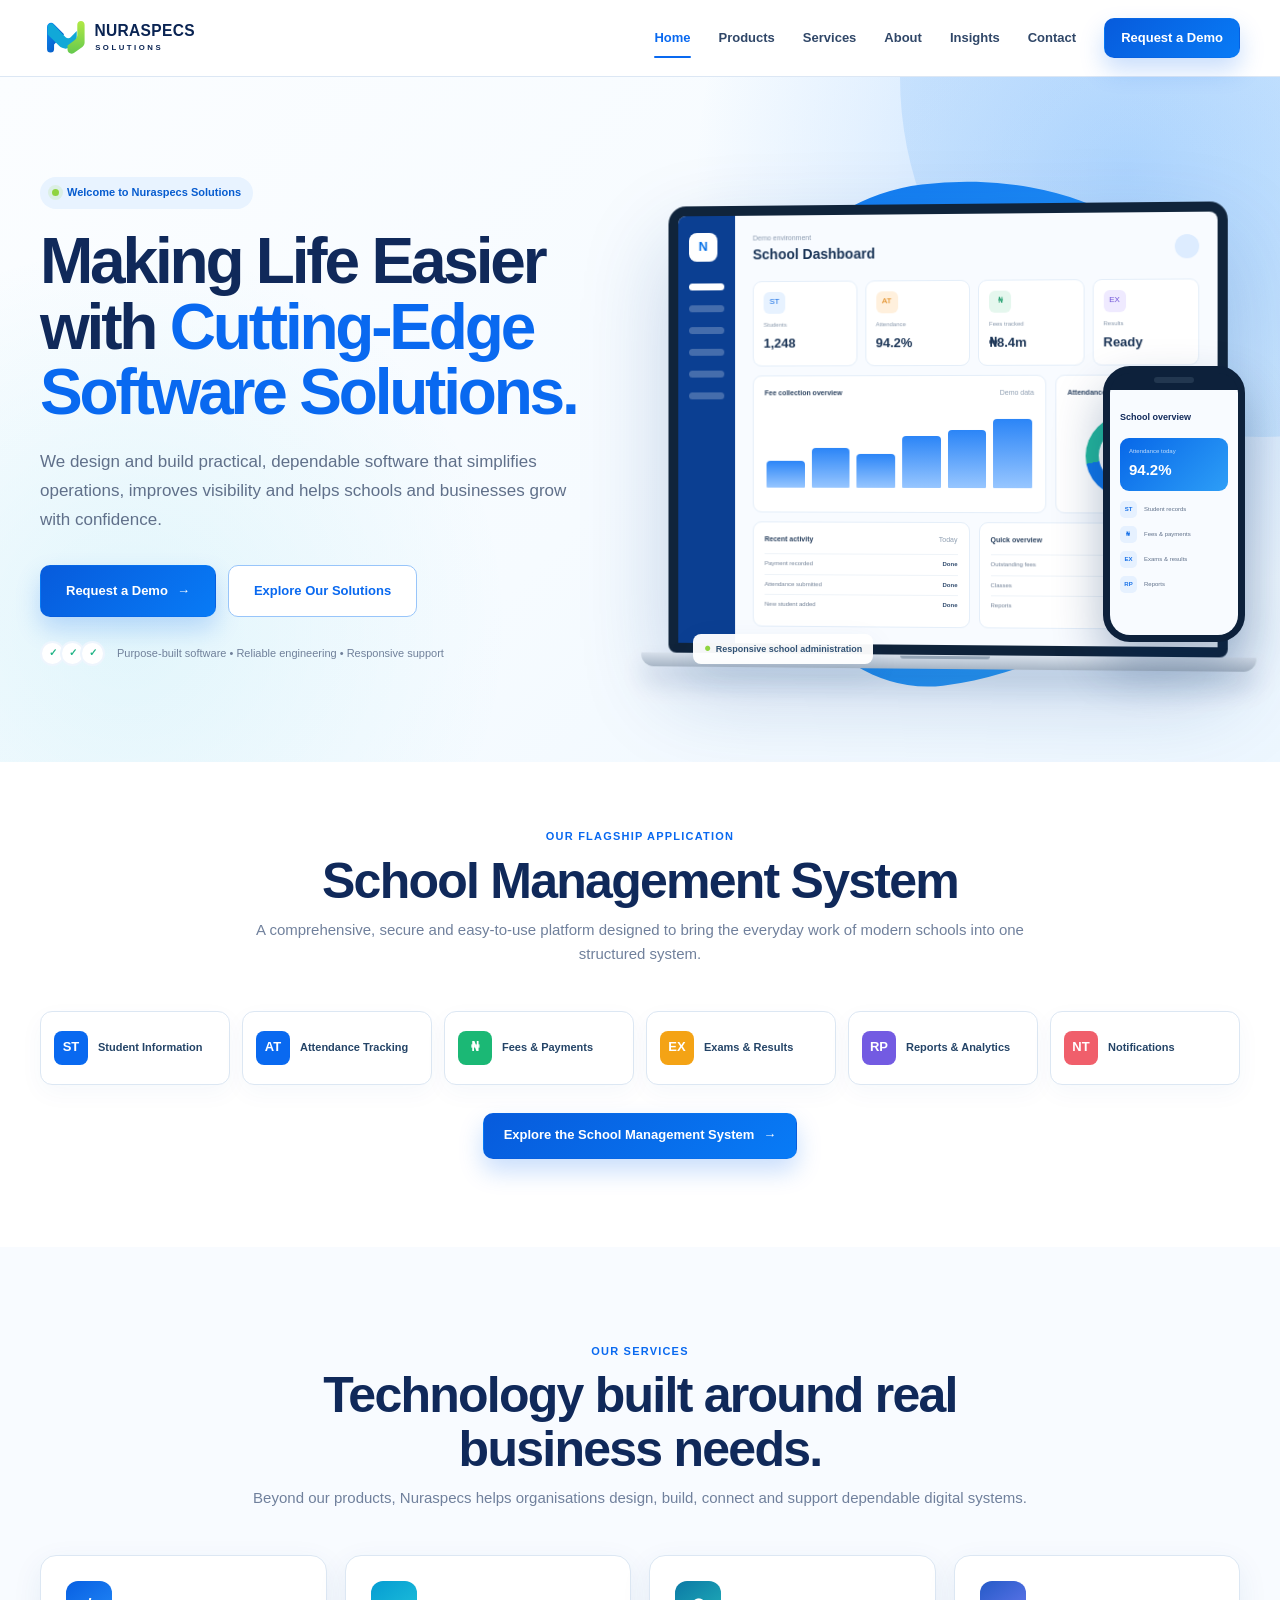
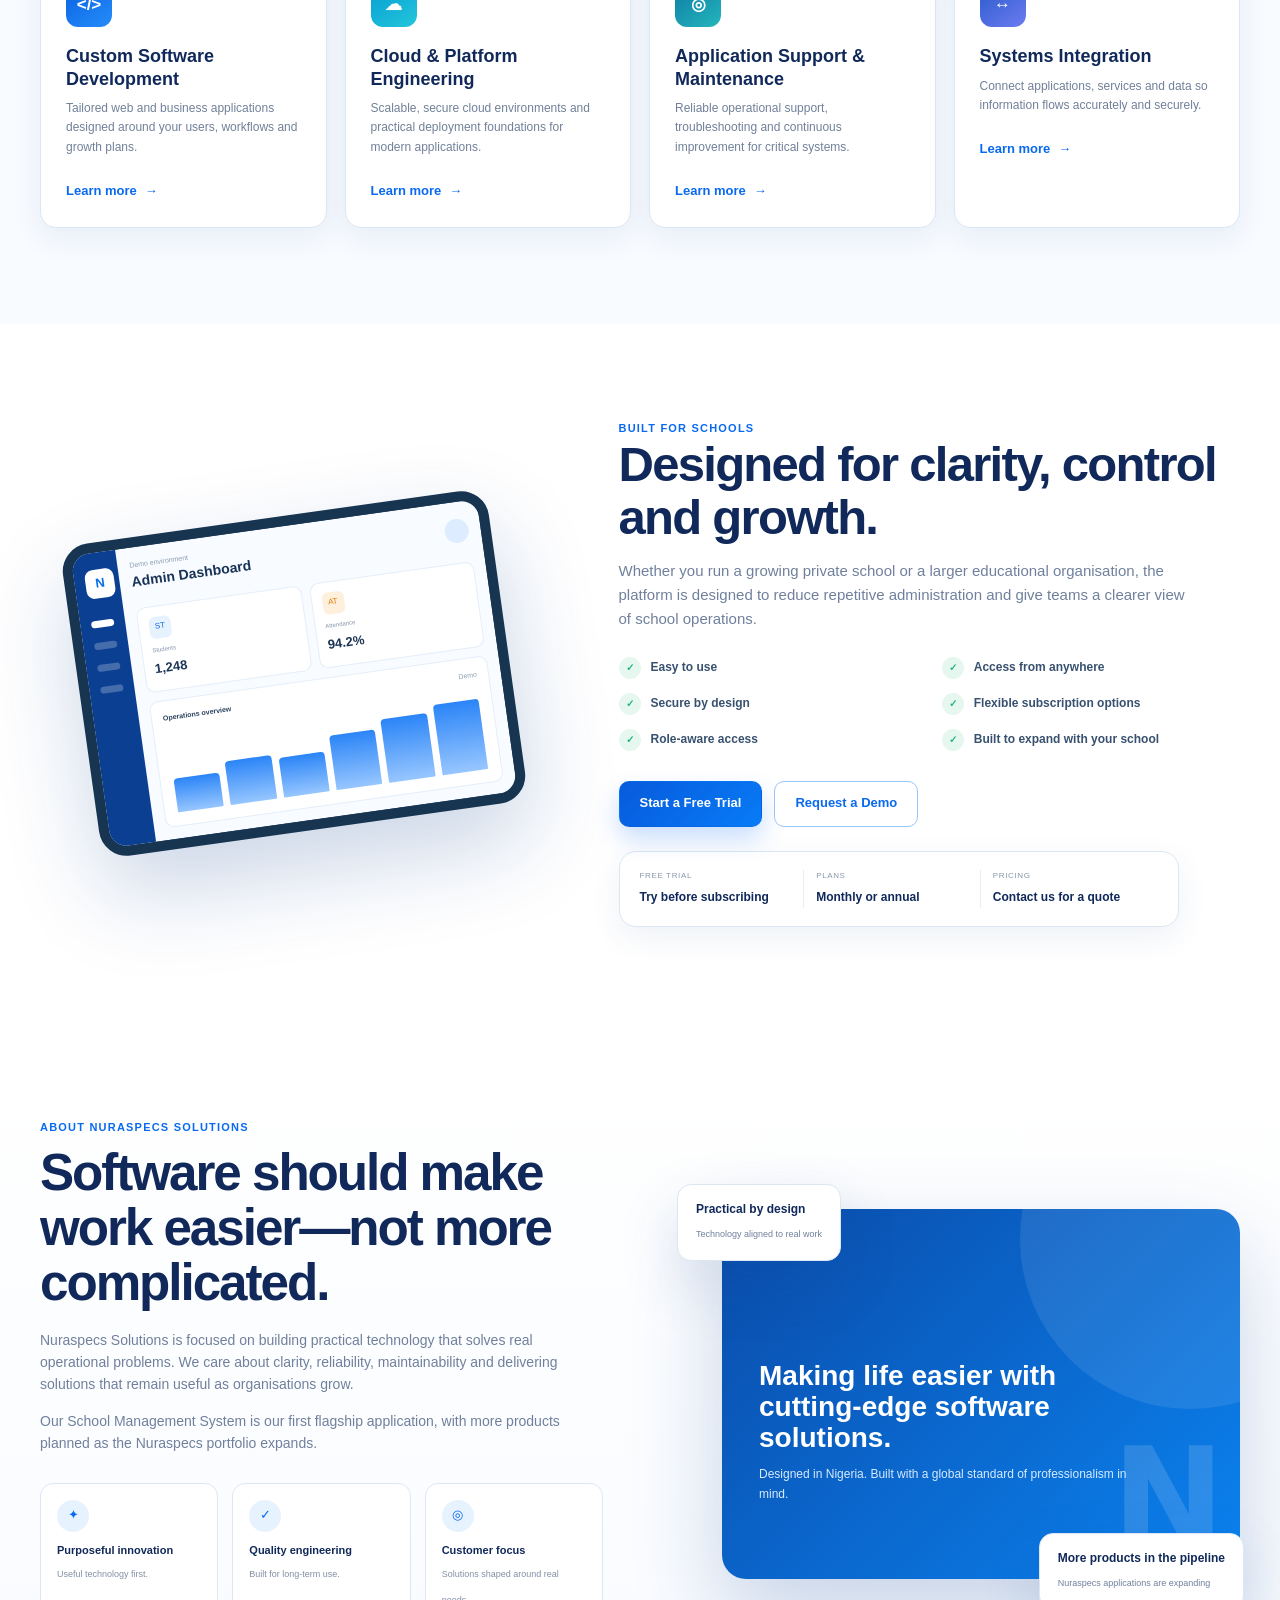
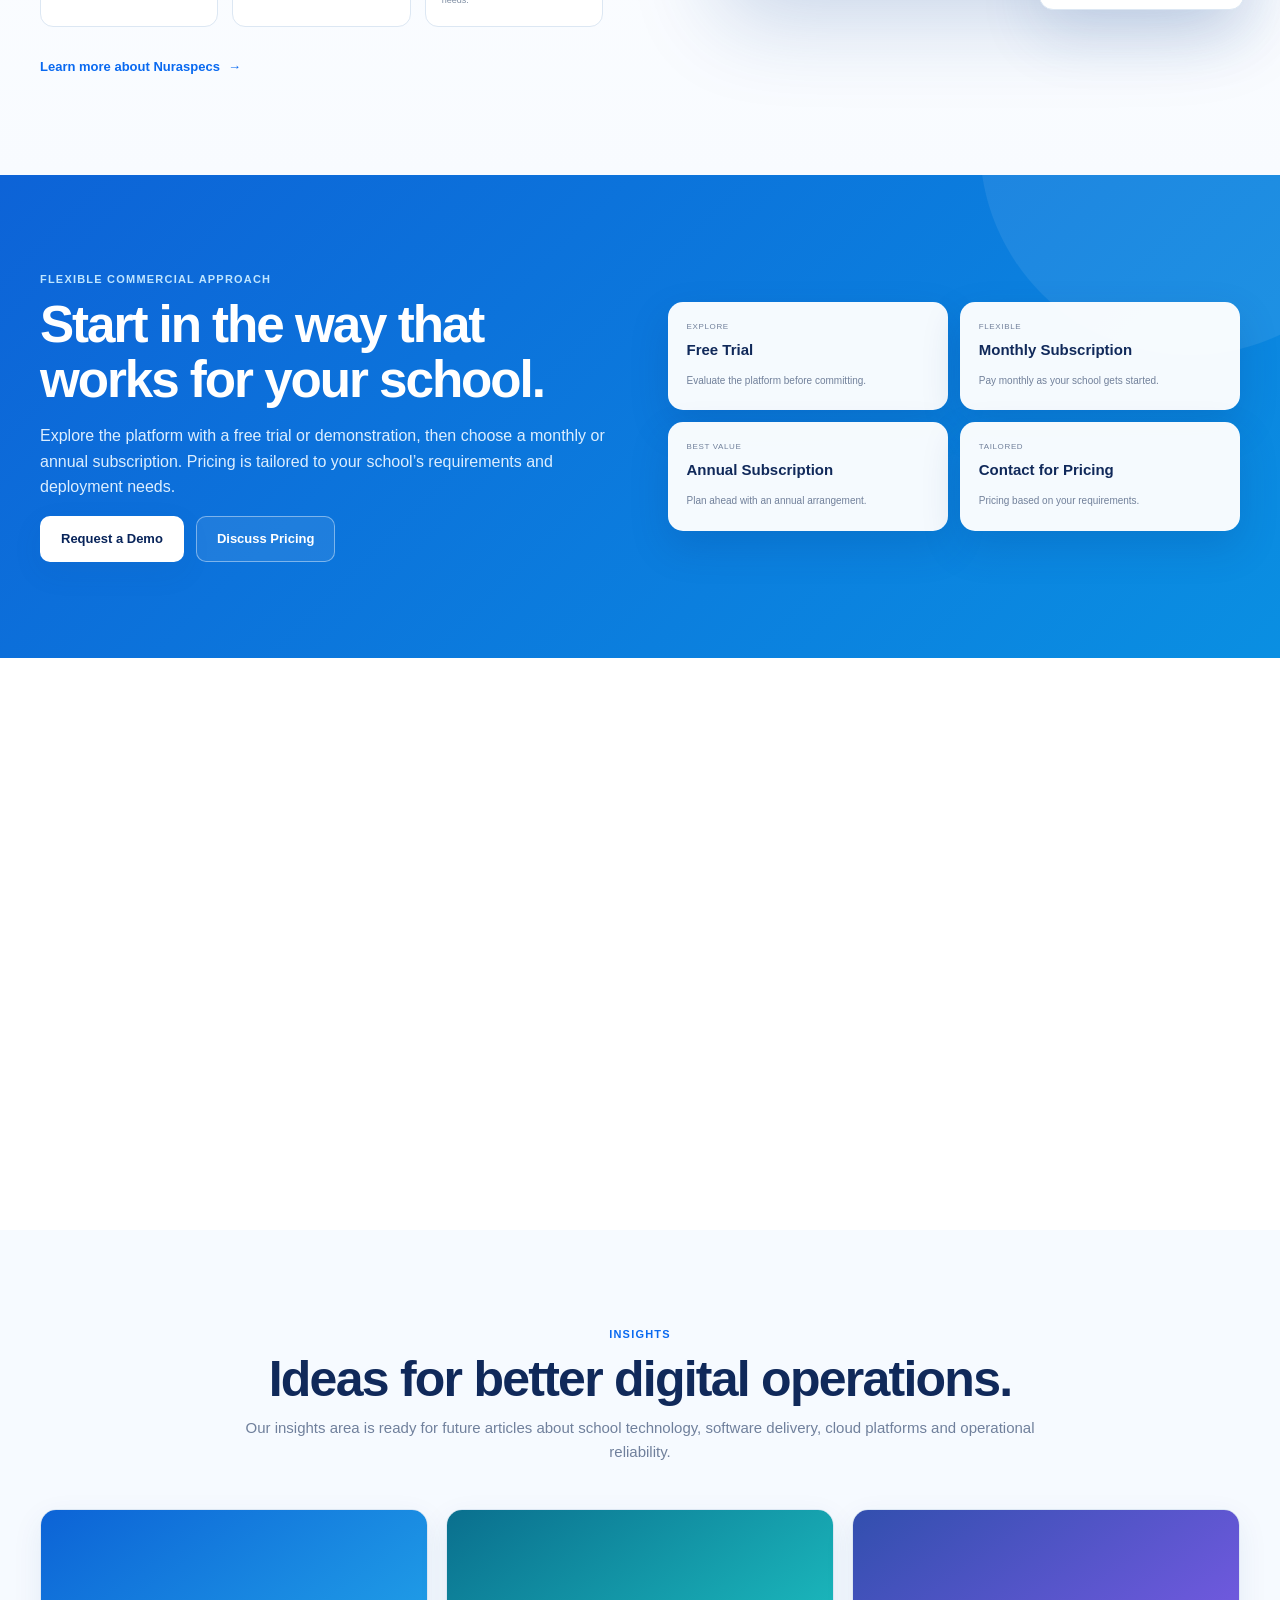
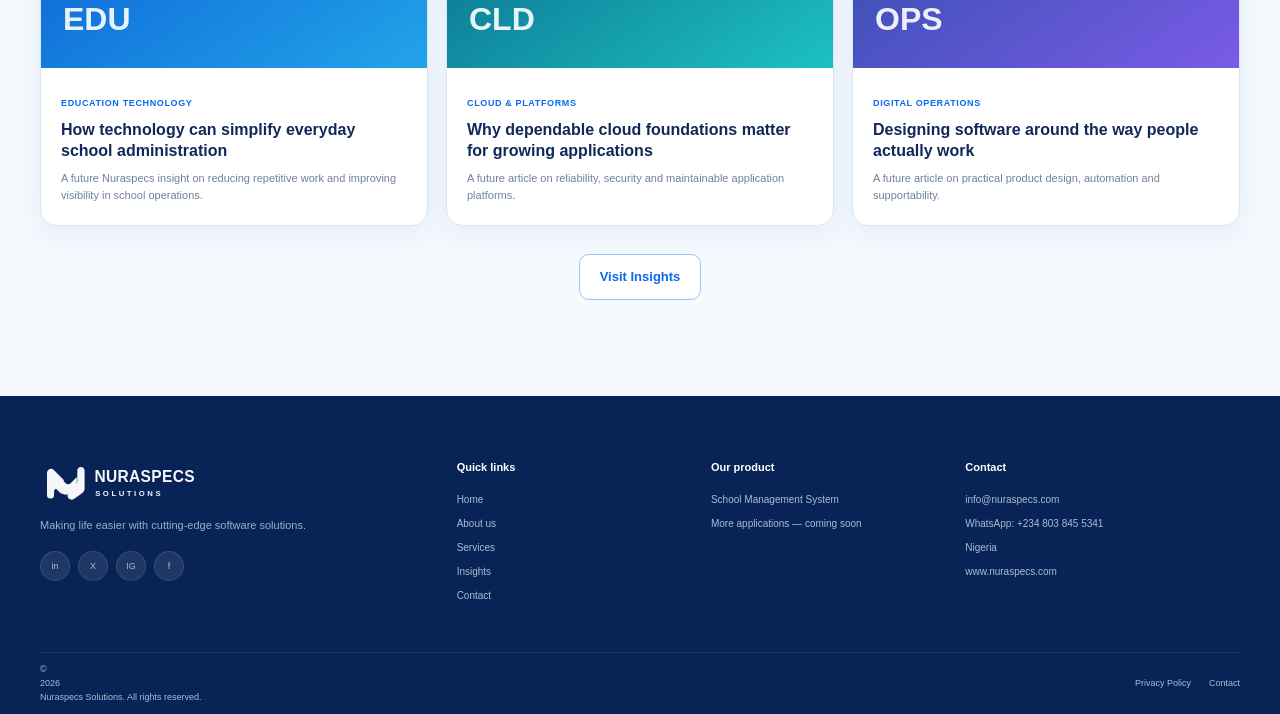
==== index.html @ 6e1b558d "Add files via upload" ====
<!DOCTYPE html>
<html lang="en">
<head>
  <meta charset="UTF-8" />
  <meta name="viewport" content="width=device-width, initial-scale=1.0" />
  <meta name="description" content="Nuraspecs Solutions builds cutting-edge software solutions that simplify operations and help organisations grow, including a modern School Management System for Nigerian schools." />
  <meta name="theme-color" content="#ffffff" />
  <meta property="og:title" content="Nuraspecs Solutions | Making Life Easier with Cutting-Edge Software Solutions" />
  <meta property="og:description" content="Professional software solutions, cloud engineering, application support and a modern School Management System built for schools." />
  <meta property="og:type" content="website" />
  <meta property="og:url" content="https://www.nuraspecs.com/" />
  <title>Nuraspecs Solutions | Cutting-Edge Software Solutions</title>
  <link rel="icon" href="assets/favicon.svg" type="image/svg+xml" />
  <link rel="stylesheet" href="assets/styles.css" />
  <script defer src="assets/script.js"></script>
  <script type="application/ld+json">
  {
    "@context": "https://schema.org",
    "@type": "Organization",
    "name": "Nuraspecs Solutions",
    "url": "https://www.nuraspecs.com",
    "email": "info@nuraspecs.com",
    "telephone": "+2348038455341",
    "areaServed": "Nigeria",
    "description": "Making life easier with cutting-edge software solutions."
  }
  </script>
</head>
<body>
  <a class="skip-link" href="#main">Skip to content</a>

  <header class="site-header">
    <div class="container nav-wrap">
      <a class="brand" href="index.html" aria-label="Nuraspecs Solutions home"><img src="assets/logo.svg" alt="Nuraspecs Solutions" /></a>
      <button class="nav-toggle" type="button" aria-label="Open navigation" aria-expanded="false"><span></span><span></span><span></span></button>
      <nav class="main-nav" aria-label="Primary navigation">
        <a class="active" href="index.html">Home</a>
        <a href="school-management.html">Products</a>
        <a href="#services">Services</a>
        <a href="about.html">About</a>
        <a href="blog.html">Insights</a>
        <a href="contact.html">Contact</a>
        <a class="btn btn-primary btn-small" href="contact.html?intent=demo">Request a Demo</a>
      </nav>
    </div>
  </header>

  <main id="main">
    <section class="hero">
      <div class="container hero-grid">
        <div class="hero-copy reveal">
          <span class="badge"><i></i> Welcome to Nuraspecs Solutions</span>
          <h1>Making Life Easier with <span>Cutting-Edge Software Solutions.</span></h1>
          <p class="hero-lead">We design and build practical, dependable software that simplifies operations, improves visibility and helps schools and businesses grow with confidence.</p>
          <div class="hero-actions">
            <a class="btn btn-primary btn-large" href="contact.html?intent=demo">Request a Demo <span aria-hidden="true">→</span></a>
            <a class="btn btn-secondary btn-large" href="#flagship">Explore Our Solutions</a>
          </div>
          <div class="hero-note"><div class="mini-checks" aria-hidden="true"><span>✓</span><span>✓</span><span>✓</span></div><span>Purpose-built software • Reliable engineering • Responsive support</span></div>
        </div>

        <div class="hero-art reveal delay-1" aria-label="Nuraspecs School Management System demo dashboard">
          <div class="hero-blob"></div><div class="hero-dots"></div>
          <div class="device-laptop">
            <div class="laptop-screen">
              <div class="demo-dashboard">
                <aside class="demo-side" aria-hidden="true"><span class="demo-n">N</span><b class="active"></b><b></b><b></b><b></b><b></b><b></b></aside>
                <div class="demo-main">
                  <div class="demo-top"><div class="demo-title"><small>Demo environment</small><strong>School Dashboard</strong></div><span class="demo-user"></span></div>
                  <div class="demo-metrics">
                    <div class="demo-metric"><span class="mi">ST</span><small>Students</small><strong>1,248</strong></div>
                    <div class="demo-metric"><span class="mi">AT</span><small>Attendance</small><strong>94.2%</strong></div>
                    <div class="demo-metric"><span class="mi">₦</span><small>Fees tracked</small><strong>₦8.4m</strong></div>
                    <div class="demo-metric"><span class="mi">EX</span><small>Results</small><strong>Ready</strong></div>
                  </div>
                  <div class="demo-panels">
                    <div class="demo-card"><div class="demo-card-head"><strong>Fee collection overview</strong><span>Demo data</span></div><div class="mini-bars"><i style="height:36%"></i><i style="height:52%"></i><i style="height:45%"></i><i style="height:68%"></i><i style="height:76%"></i><i style="height:91%"></i></div></div>
                    <div class="demo-card"><div class="demo-card-head"><strong>Attendance</strong><span>Today</span></div><div class="mini-donut"><b>94%</b></div></div>
                  </div>
                  <div class="demo-bottom">
                    <div class="demo-card"><div class="demo-card-head"><strong>Recent activity</strong><span>Today</span></div><div class="demo-list"><span>Payment recorded <b>Done</b></span><span>Attendance submitted <b>Done</b></span><span>New student added <b>Done</b></span></div></div>
                    <div class="demo-card"><div class="demo-card-head"><strong>Quick overview</strong><span>Term</span></div><div class="demo-list"><span>Outstanding fees <b>Track</b></span><span>Classes <b>Manage</b></span><span>Reports <b>View</b></span></div></div>
                  </div>
                </div>
              </div>
            </div>
            <div class="laptop-base"></div>
          </div>
          <div class="phone-frame" aria-hidden="true"><div class="phone-notch"></div><div class="phone-ui"><strong>School overview</strong><div class="phone-stat"><small>Attendance today</small><b>94.2%</b></div><div class="phone-row"><i>ST</i>Student records</div><div class="phone-row"><i>₦</i>Fees & payments</div><div class="phone-row"><i>EX</i>Exams & results</div><div class="phone-row"><i>RP</i>Reports</div></div></div>
          <span class="demo-label">Responsive school administration</span>
        </div>
      </div>
    </section>

    <section class="flagship" id="flagship">
      <div class="container">
        <div class="section-heading reveal">
          <div class="section-kicker">Our flagship application</div>
          <h2>School Management System</h2>
          <p>A comprehensive, secure and easy-to-use platform designed to bring the everyday work of modern schools into one structured system.</p>
        </div>
        <div class="feature-strip">
          <div class="feature-chip reveal"><span class="chip-icon">ST</span>Student Information</div>
          <div class="feature-chip reveal delay-1"><span class="chip-icon">AT</span>Attendance Tracking</div>
          <div class="feature-chip reveal delay-2"><span class="chip-icon">₦</span>Fees & Payments</div>
          <div class="feature-chip reveal"><span class="chip-icon">EX</span>Exams & Results</div>
          <div class="feature-chip reveal delay-1"><span class="chip-icon">RP</span>Reports & Analytics</div>
          <div class="feature-chip reveal delay-2"><span class="chip-icon">NT</span>Notifications</div>
        </div>
        <div class="flagship-cta reveal"><a class="btn btn-primary" href="school-management.html">Explore the School Management System <span>→</span></a></div>
      </div>
    </section>

    <section class="section services" id="services">
      <div class="container">
        <div class="section-heading reveal">
          <div class="section-kicker">Our services</div>
          <h2>Technology built around real business needs.</h2>
          <p>Beyond our products, Nuraspecs helps organisations design, build, connect and support dependable digital systems.</p>
        </div>
        <div class="service-grid">
          <article class="service-card reveal"><span class="service-icon">&lt;/&gt;</span><h3>Custom Software Development</h3><p>Tailored web and business applications designed around your users, workflows and growth plans.</p><a class="text-link" href="contact.html?intent=software">Learn more <span>→</span></a></article>
          <article class="service-card reveal delay-1"><span class="service-icon">☁</span><h3>Cloud & Platform Engineering</h3><p>Scalable, secure cloud environments and practical deployment foundations for modern applications.</p><a class="text-link" href="contact.html?intent=cloud">Learn more <span>→</span></a></article>
          <article class="service-card reveal delay-2"><span class="service-icon">◎</span><h3>Application Support & Maintenance</h3><p>Reliable operational support, troubleshooting and continuous improvement for critical systems.</p><a class="text-link" href="contact.html?intent=support">Learn more <span>→</span></a></article>
          <article class="service-card reveal"><span class="service-icon">↔</span><h3>Systems Integration</h3><p>Connect applications, services and data so information flows accurately and securely.</p><a class="text-link" href="contact.html?intent=integration">Learn more <span>→</span></a></article>
        </div>
      </div>
    </section>

    <section class="section">
      <div class="container benefit-grid">
        <div class="tablet-art reveal" aria-hidden="true">
          <div class="tablet-frame">
            <div class="demo-dashboard">
              <aside class="demo-side"><span class="demo-n">N</span><b class="active"></b><b></b><b></b><b></b></aside>
              <div class="demo-main"><div class="demo-top"><div class="demo-title"><small>Demo environment</small><strong>Admin Dashboard</strong></div><span class="demo-user"></span></div><div class="demo-metrics"><div class="demo-metric"><span class="mi">ST</span><small>Students</small><strong>1,248</strong></div><div class="demo-metric"><span class="mi">AT</span><small>Attendance</small><strong>94.2%</strong></div></div><div class="demo-panels"><div class="demo-card"><div class="demo-card-head"><strong>Operations overview</strong><span>Demo</span></div><div class="mini-bars"><i style="height:45%"></i><i style="height:58%"></i><i style="height:52%"></i><i style="height:72%"></i><i style="height:84%"></i><i style="height:94%"></i></div></div></div></div>
            </div>
          </div>
        </div>
        <div class="benefit-copy reveal delay-1">
          <div class="section-kicker" style="text-align:left">Built for schools</div>
          <h2>Designed for clarity, control and growth.</h2>
          <p>Whether you run a growing private school or a larger educational organisation, the platform is designed to reduce repetitive administration and give teams a clearer view of school operations.</p>
          <div class="check-grid"><div class="check-item"><i>✓</i>Easy to use</div><div class="check-item"><i>✓</i>Access from anywhere</div><div class="check-item"><i>✓</i>Secure by design</div><div class="check-item"><i>✓</i>Flexible subscription options</div><div class="check-item"><i>✓</i>Role-aware access</div><div class="check-item"><i>✓</i>Built to expand with your school</div></div>
          <div class="hero-actions"><a class="btn btn-primary" href="contact.html?intent=trial">Start a Free Trial</a><a class="btn btn-secondary" href="contact.html?intent=demo">Request a Demo</a></div>
          <div class="pipeline-card" style="margin-top:24px"><div><small>Free trial</small><strong>Try before subscribing</strong></div><div><small>Plans</small><strong>Monthly or annual</strong></div><div><small>Pricing</small><strong>Contact us for a quote</strong></div></div>
        </div>
      </div>
    </section>

    <section class="about" id="about">
      <div class="container about-grid">
        <div class="about-copy reveal">
          <div class="section-kicker" style="text-align:left">About Nuraspecs Solutions</div>
          <h2>Software should make work easier—not more complicated.</h2>
          <p>Nuraspecs Solutions is focused on building practical technology that solves real operational problems. We care about clarity, reliability, maintainability and delivering solutions that remain useful as organisations grow.</p>
          <p>Our School Management System is our first flagship application, with more products planned as the Nuraspecs portfolio expands.</p>
          <div class="value-row"><div class="value"><i>✦</i><strong>Purposeful innovation</strong><small>Useful technology first.</small></div><div class="value"><i>✓</i><strong>Quality engineering</strong><small>Built for long-term use.</small></div><div class="value"><i>◎</i><strong>Customer focus</strong><small>Solutions shaped around real needs.</small></div></div>
          <div style="margin-top:26px"><a class="text-link" href="about.html">Learn more about Nuraspecs <span>→</span></a></div>
        </div>
        <div class="about-visual reveal delay-1"><div class="about-card-main"><span class="big-n">N</span><h3>Making life easier with cutting-edge software solutions.</h3><p>Designed in Nigeria. Built with a global standard of professionalism in mind.</p></div><div class="about-float a"><strong>Practical by design</strong><small>Technology aligned to real work</small></div><div class="about-float b"><strong>More products in the pipeline</strong><small>Nuraspecs applications are expanding</small></div></div>
      </div>
    </section>

    <section class="section commercial">
      <div class="container commercial-grid">
        <div class="reveal"><div class="section-kicker" style="text-align:left;color:#bfe5ff">Flexible commercial approach</div><h2>Start in the way that works for your school.</h2><p>Explore the platform with a free trial or demonstration, then choose a monthly or annual subscription. Pricing is tailored to your school’s requirements and deployment needs.</p><div class="hero-actions"><a class="btn btn-light" href="contact.html?intent=demo">Request a Demo</a><a class="btn btn-secondary" style="color:#fff;border-color:rgba(255,255,255,.42);background:rgba(255,255,255,.08)" href="contact.html?intent=pricing">Discuss Pricing</a></div></div>
        <div class="plan-grid reveal delay-1"><div class="plan-card"><small>Explore</small><strong>Free Trial</strong><span>Evaluate the platform before committing.</span></div><div class="plan-card"><small>Flexible</small><strong>Monthly Subscription</strong><span>Pay monthly as your school gets started.</span></div><div class="plan-card"><small>Best value</small><strong>Annual Subscription</strong><span>Plan ahead with an annual arrangement.</span></div><div class="plan-card"><small>Tailored</small><strong>Contact for Pricing</strong><span>Pricing based on your requirements.</span></div></div>
      </div>
    </section>

    <section class="section">
      <div class="container">
        <div class="section-heading reveal"><div class="section-kicker">Future applications</div><h2>More from Nuraspecs is on the way.</h2><p>The School Management System is the first named product in a wider application roadmap.</p></div>
        <div class="future-card reveal"><span class="future-icon">＋</span><h3>New Nuraspecs products — coming soon</h3><p>Future applications will appear here as they move from the product pipeline into launch. This keeps the website ready to grow with the company without presenting products that are not yet available.</p></div>
      </div>
    </section>

    <section class="section section-soft" id="insights">
      <div class="container">
        <div class="section-heading reveal"><div class="section-kicker">Insights</div><h2>Ideas for better digital operations.</h2><p>Our insights area is ready for future articles about school technology, software delivery, cloud platforms and operational reliability.</p></div>
        <div class="insight-grid">
          <article class="insight-card reveal"><div class="insight-thumb"><span>EDU</span></div><div class="insight-body"><small>Education technology</small><h3>How technology can simplify everyday school administration</h3><p>A future Nuraspecs insight on reducing repetitive work and improving visibility in school operations.</p></div></article>
          <article class="insight-card reveal delay-1"><div class="insight-thumb"><span>CLD</span></div><div class="insight-body"><small>Cloud & platforms</small><h3>Why dependable cloud foundations matter for growing applications</h3><p>A future article on reliability, security and maintainable application platforms.</p></div></article>
          <article class="insight-card reveal delay-2"><div class="insight-thumb"><span>OPS</span></div><div class="insight-body"><small>Digital operations</small><h3>Designing software around the way people actually work</h3><p>A future article on practical product design, automation and supportability.</p></div></article>
        </div>
        <div class="flagship-cta reveal"><a class="btn btn-secondary" href="blog.html">Visit Insights</a></div>
      </div>
    </section>
  </main>

  <footer class="site-footer">
    <div class="container footer-grid">
      <div class="footer-brand"><a class="brand" href="index.html"><img src="assets/logo.svg" alt="Nuraspecs Solutions" /></a><p>Making life easier with cutting-edge software solutions.</p><div class="social-row" aria-label="Social channels coming soon"><span class="social-placeholder" title="LinkedIn coming soon">in</span><span class="social-placeholder" title="X coming soon">X</span><span class="social-placeholder" title="Instagram coming soon">IG</span><span class="social-placeholder" title="Facebook coming soon">f</span></div></div>
      <div><h4>Quick links</h4><a href="index.html">Home</a><a href="about.html">About us</a><a href="#services">Services</a><a href="blog.html">Insights</a><a href="contact.html">Contact</a></div>
      <div><h4>Our product</h4><a href="school-management.html">School Management System</a><span>More applications — coming soon</span></div>
      <div><h4>Contact</h4><a href="mailto:info@nuraspecs.com">info@nuraspecs.com</a><a href="https://wa.me/2348038455341">WhatsApp: +234 803 845 5341</a><span>Nigeria</span><span>www.nuraspecs.com</span></div>
    </div>
    <div class="container footer-bottom"><span>© <span data-year></span> Nuraspecs Solutions. All rights reserved.</span><div class="footer-links"><a href="privacy.html">Privacy Policy</a><a href="contact.html">Contact</a></div></div>
  </footer>
</body>
</html>
---- assets/styles.css ----
:root {
  --navy: #08245a;
  --navy-2: #0d347a;
  --blue: #0969f0;
  --blue-2: #2f86ff;
  --blue-3: #eaf4ff;
  --cyan: #07b4da;
  --green: #8fd43f;
  --ink: #10295a;
  --text: #435574;
  --muted: #70809c;
  --line: #dce7f3;
  --soft: #f6faff;
  --white: #ffffff;
  --success: #20b486;
  --warning: #f8a51b;
  --danger: #f05b65;
  --purple: #7759e8;
  --shadow-sm: 0 10px 30px rgba(24, 75, 145, .08);
  --shadow: 0 24px 60px rgba(24, 75, 145, .15);
  --shadow-lg: 0 38px 90px rgba(17, 69, 147, .22);
  --radius: 22px;
  --container: 1200px;
}

* { box-sizing: border-box; }
html { scroll-behavior: smooth; }
body {
  margin: 0;
  font-family: Inter, ui-sans-serif, -apple-system, BlinkMacSystemFont, "Segoe UI", Roboto, Arial, sans-serif;
  color: var(--text);
  background: #fff;
  line-height: 1.6;
  -webkit-font-smoothing: antialiased;
}
img, svg { display: block; max-width: 100%; }
a { color: inherit; text-decoration: none; }
button, input, select, textarea { font: inherit; }
button { cursor: pointer; }
.container { width: min(var(--container), calc(100% - 40px)); margin: 0 auto; }
.section { padding: 96px 0; }
.section-soft { background: var(--soft); }
.section-blue { background: linear-gradient(135deg, #073c96, #0873e7 72%, #049acb); color: #fff; }
.skip-link { position: absolute; left: -999px; top: 10px; z-index: 999; background: #fff; padding: 10px 16px; border-radius: 8px; }
.skip-link:focus { left: 10px; }

/* Header */
.site-header {
  position: sticky;
  top: 0;
  z-index: 50;
  background: rgba(255,255,255,.94);
  backdrop-filter: blur(16px);
  border-bottom: 1px solid rgba(208,223,240,.75);
}
.nav-wrap { min-height: 76px; display: flex; align-items: center; justify-content: space-between; gap: 26px; }
.brand { display: inline-flex; align-items: center; flex: 0 0 auto; }
.brand img { width: 188px; height: auto; }
.main-nav { display: flex; align-items: center; gap: 28px; color: #304768; font-size: 13px; font-weight: 650; }
.main-nav > a { position: relative; }
.main-nav > a:not(.btn):after {
  content: ""; position: absolute; height: 2px; left: 0; right: 100%; bottom: -10px;
  background: var(--blue); border-radius: 99px; transition: right .2s ease;
}
.main-nav > a:not(.btn):hover, .main-nav > a.active { color: var(--blue); }
.main-nav > a:not(.btn):hover:after, .main-nav > a.active:after { right: 0; }
.nav-toggle { display: none; width: 44px; height: 44px; border: 0; background: #eff6ff; border-radius: 11px; padding: 11px; }
.nav-toggle span { width: 100%; height: 2px; background: var(--ink); display: block; margin: 5px 0; border-radius: 2px; }

.btn {
  display: inline-flex; align-items: center; justify-content: center; gap: 9px;
  min-height: 46px; padding: 0 20px; border-radius: 10px; border: 1px solid transparent;
  font-size: 13px; font-weight: 800; transition: transform .2s ease, box-shadow .2s ease, background .2s ease;
}
.btn:hover { transform: translateY(-2px); }
.btn-primary { color: #fff; background: linear-gradient(135deg, #075bdc, #087bf6); box-shadow: 0 12px 25px rgba(8, 105, 240, .22); }
.btn-secondary { color: var(--blue); background: #fff; border-color: #98c5fa; }
.btn-dark { color: #fff; background: var(--navy); }
.btn-light { color: var(--navy); background: #fff; box-shadow: var(--shadow-sm); }
.btn-small { min-height: 40px; padding: 0 16px; }
.btn-large { min-height: 52px; padding: 0 25px; }
.text-link { display: inline-flex; align-items: center; gap: 8px; color: var(--blue); font-size: 13px; font-weight: 800; }
.text-link:hover { text-decoration: underline; text-underline-offset: 4px; }

/* Home hero */
.hero {
  position: relative; overflow: hidden; padding: 76px 0 42px;
  background:
    radial-gradient(circle at 88% 14%, rgba(45,142,255,.25), transparent 34%),
    radial-gradient(circle at 10% 80%, rgba(0,183,215,.09), transparent 30%),
    linear-gradient(135deg, #fbfdff 0%, #f6fbff 52%, #edf7ff 100%);
}
.hero:after {
  content: ""; position: absolute; width: 720px; height: 720px; border-radius: 50%; right: -340px; top: -360px;
  background: linear-gradient(145deg, #0b72ec, #32a6ff); opacity: .13;
}
.hero-grid { display: grid; grid-template-columns: .95fr 1.05fr; gap: 56px; align-items: center; position: relative; z-index: 2; }
.hero-copy { padding: 24px 0 54px; }
.badge {
  display: inline-flex; align-items: center; gap: 8px; padding: 7px 12px; border-radius: 999px;
  background: #e8f3ff; color: #075ccf; font-size: 11px; font-weight: 800; margin-bottom: 20px;
}
.badge i { width: 7px; height: 7px; background: var(--green); border-radius: 50%; box-shadow: 0 0 0 4px rgba(143,212,63,.14); }
.hero h1 { margin: 0; max-width: 640px; font-size: clamp(47px, 5vw, 72px); line-height: 1.03; letter-spacing: -.05em; color: var(--ink); }
.hero h1 span { color: var(--blue); }
.hero-lead { max-width: 625px; font-size: 17px; line-height: 1.7; color: #60708a; margin: 22px 0 30px; }
.hero-actions { display: flex; flex-wrap: wrap; gap: 12px; }
.hero-note { margin-top: 24px; display: flex; align-items: center; gap: 12px; color: #70809a; font-size: 11px; }
.hero-note .mini-checks { display: flex; }
.hero-note .mini-checks span { width: 25px; height: 25px; border-radius: 50%; background: #fff; border: 2px solid #eef5fd; display: grid; place-items: center; color: var(--success); margin-left: -5px; font-size: 10px; font-weight: 900; }
.hero-note .mini-checks span:first-child { margin-left: 0; }

.hero-art { min-height: 520px; position: relative; display: grid; place-items: center; }
.hero-blob { position: absolute; width: 500px; height: 500px; border-radius: 44% 56% 64% 36% / 48% 42% 58% 52%; background: linear-gradient(145deg,#0f77ef,#2ea6ff); right: 8px; top: 3px; transform: rotate(-7deg); }
.hero-dots { position: absolute; right: 28px; top: 30px; width: 110px; height: 80px; opacity: .5; background-image: radial-gradient(#fff 1.3px, transparent 1.3px); background-size: 11px 11px; }
.device-laptop { position: relative; z-index: 3; width: 560px; margin-left: 10px; transform: perspective(1300px) rotateY(-3deg); }
.laptop-screen { background: #10243b; border: 10px solid #10243b; border-radius: 18px 18px 8px 8px; box-shadow: var(--shadow-lg); overflow: hidden; }
.laptop-base { width: 110%; height: 14px; background: linear-gradient(#d7e0eb,#a7b5c5); margin-left: -5%; border-radius: 2px 2px 18px 18px; position: relative; box-shadow: 0 15px 25px rgba(15,58,111,.18); }
.laptop-base:after { content: ""; width: 90px; height: 3px; background: #94a5b7; position: absolute; left: 50%; transform: translateX(-50%); top: 1px; border-radius: 0 0 5px 5px; }
.phone-frame { position: absolute; z-index: 5; right: -5px; bottom: 54px; width: 142px; background: #0d213b; border: 7px solid #0d213b; border-radius: 27px; box-shadow: 0 25px 50px rgba(3,43,95,.32); overflow: hidden; }
.phone-notch { height: 17px; background: #0d213b; position: relative; }
.phone-notch:after { content: ""; position: absolute; width: 40px; height: 6px; background: #223750; border-radius: 6px; left: 50%; transform: translateX(-50%); top: 4px; }
.phone-ui { background: #f8fbff; min-height: 245px; padding: 12px 10px 14px; }
.phone-ui strong { color: var(--ink); font-size: 9px; }
.phone-stat { margin: 10px 0; padding: 9px; background: linear-gradient(135deg,#0767e8,#2d9ef7); color: #fff; border-radius: 9px; }
.phone-stat small { display: block; font-size: 6px; opacity: .75; }
.phone-stat b { font-size: 15px; }
.phone-row { display: flex; align-items: center; gap: 7px; margin: 8px 0; font-size: 6px; color: #60718a; }
.phone-row i { width: 17px; height: 17px; border-radius: 5px; background: #e6f1ff; color: #1670e8; display: grid; place-items: center; font-style: normal; font-weight: 900; }

/* Demo dashboard used throughout */
.demo-dashboard { background: #f8fbff; color: #26405f; min-height: 330px; display: grid; grid-template-columns: 58px 1fr; }
.demo-side { background: #0b3f92; padding: 17px 11px; display: flex; flex-direction: column; gap: 15px; }
.demo-side .demo-n { width: 29px; height: 29px; border-radius: 8px; background: #fff; color: #0871e7; display: grid; place-items: center; font-size: 13px; font-weight: 900; margin-bottom: 7px; }
.demo-side b { height: 7px; border-radius: 8px; background: rgba(255,255,255,.24); }
.demo-side b.active { background: #fff; }
.demo-main { padding: 17px 18px; min-width: 0; }
.demo-top { display: flex; justify-content: space-between; gap: 12px; align-items: center; }
.demo-title small { display: block; font-size: 7px; color: #8c9bb0; }
.demo-title strong { display: block; color: #193356; font-size: 14px; }
.demo-user { width: 24px; height: 24px; border-radius: 50%; background: #ddecff; }
.demo-metrics { display: grid; grid-template-columns: repeat(4,1fr); gap: 8px; margin-top: 15px; }
.demo-metric { background: #fff; border: 1px solid #e4eef9; border-radius: 9px; padding: 10px; min-width: 0; }
.demo-metric .mi { width: 22px; height: 22px; border-radius: 6px; display: grid; place-items: center; font-size: 8px; margin-bottom: 7px; background: #e7f2ff; color: #116be3; }
.demo-metric:nth-child(2) .mi { background: #fff0dd; color: #dc7b00; }
.demo-metric:nth-child(3) .mi { background: #e5f7ee; color: #159966; }
.demo-metric:nth-child(4) .mi { background: #efeaff; color: #6e51d7; }
.demo-metric small { font-size: 6px; color: #8696aa; display: block; }
.demo-metric strong { font-size: 13px; color: #1d3657; white-space: nowrap; }
.demo-panels { display: grid; grid-template-columns: 1.35fr .65fr; gap: 9px; margin-top: 9px; }
.demo-card { background: #fff; border: 1px solid #e4eef9; border-radius: 9px; padding: 11px; }
.demo-card-head { display: flex; justify-content: space-between; align-items: center; font-size: 7px; }
.demo-card-head strong { color: #29405e; }
.demo-card-head span { color: #90a0b3; }
.mini-bars { height: 92px; display: flex; align-items: end; gap: 7px; padding: 14px 2px 2px; }
.mini-bars i { flex: 1; background: linear-gradient(#2b85f7,#97c6ff); border-radius: 4px 4px 1px 1px; }
.mini-donut { width: 82px; height: 82px; border-radius: 50%; margin: 17px auto 4px; background: conic-gradient(#1176e8 0 72%, #24b69c 72% 94%, #e8eff7 94% 100%); position: relative; display: grid; place-items: center; }
.mini-donut:after { content: ""; position: absolute; width: 55px; height: 55px; border-radius: 50%; background: #fff; }
.mini-donut b { position: relative; z-index: 2; font-size: 12px; color: #1d385b; }
.demo-bottom { display: grid; grid-template-columns: 1fr 1fr; gap: 9px; margin-top: 9px; }
.demo-list { margin-top: 9px; }
.demo-list span { display: flex; justify-content: space-between; padding: 5px 0; border-top: 1px solid #eef3f8; font-size: 6px; color: #718096; }
.demo-list b { color: #2f4a6d; }
.demo-label { position: absolute; z-index: 7; left: 54px; bottom: 32px; padding: 8px 11px; border-radius: 8px; background: rgba(255,255,255,.96); color: #315274; font-size: 9px; font-weight: 750; box-shadow: var(--shadow-sm); }
.demo-label:before { content: "•"; color: var(--green); margin-right: 5px; font-size: 18px; line-height: 0; vertical-align: -2px; }

/* Section headings */
.section-kicker { color: var(--blue); font-size: 11px; font-weight: 900; text-transform: uppercase; letter-spacing: .11em; text-align: center; }
.section-heading { max-width: 800px; margin: 0 auto 45px; text-align: center; }
.section-heading h2 { margin: 8px 0 10px; color: var(--ink); font-size: clamp(34px, 4vw, 50px); line-height: 1.08; letter-spacing: -.035em; }
.section-heading p { margin: 0; color: var(--muted); font-size: 15px; }
.section-heading.left { text-align: left; margin: 0 0 36px; }
.section-heading.left .section-kicker { text-align: left; }

/* Flagship product */
.flagship { padding: 66px 0 88px; background: #fff; }
.feature-strip { display: grid; grid-template-columns: repeat(6,1fr); gap: 12px; margin-top: 32px; }
.feature-chip { min-height: 74px; display: flex; align-items: center; gap: 10px; padding: 13px; border: 1px solid var(--line); border-radius: 12px; background: #fff; box-shadow: 0 8px 24px rgba(17,73,142,.04); color: #244467; font-size: 11px; font-weight: 800; }
.chip-icon { flex: 0 0 34px; height: 34px; border-radius: 8px; display: grid; place-items: center; color: #fff; background: var(--blue); font-size: 13px; }
.feature-chip:nth-child(3) .chip-icon { background: #1bb875; }
.feature-chip:nth-child(4) .chip-icon { background: #f4a315; }
.feature-chip:nth-child(5) .chip-icon { background: #735be2; }
.feature-chip:nth-child(6) .chip-icon { background: #f05f6b; }
.flagship-cta { display: flex; justify-content: center; margin-top: 28px; }

/* Services */
.services { background: #f8fbff; }
.service-grid { display: grid; grid-template-columns: repeat(4,1fr); gap: 18px; }
.service-card { background: #fff; border: 1px solid var(--line); border-radius: 16px; padding: 25px; box-shadow: var(--shadow-sm); transition: transform .2s ease, box-shadow .2s ease; }
.service-card:hover { transform: translateY(-5px); box-shadow: var(--shadow); }
.service-icon { width: 46px; height: 46px; border-radius: 12px; display: grid; place-items: center; background: linear-gradient(145deg,#075fe2,#268df9); color: #fff; font-weight: 900; font-size: 17px; }
.service-card:nth-child(2) .service-icon { background: linear-gradient(145deg,#059cd2,#23c6db); }
.service-card:nth-child(3) .service-icon { background: linear-gradient(145deg,#0b79a5,#24b6bb); }
.service-card:nth-child(4) .service-icon { background: linear-gradient(145deg,#245ac7,#6d7bf2); }
.service-card h3 { color: var(--ink); font-size: 18px; line-height: 1.25; margin: 18px 0 9px; }
.service-card p { color: #718099; font-size: 12px; margin: 0 0 20px; }

/* School benefit */
.benefit-grid { display: grid; grid-template-columns: .9fr 1.1fr; gap: 70px; align-items: center; }
.tablet-art { position: relative; min-height: 420px; display: grid; place-items: center; }
.tablet-frame { width: 430px; border: 10px solid #173451; border-radius: 28px; background: #173451; box-shadow: var(--shadow-lg); transform: rotate(-8deg); overflow: hidden; }
.tablet-frame .demo-dashboard { min-height: 270px; grid-template-columns: 45px 1fr; }
.tablet-frame .demo-main { padding: 12px; }
.tablet-frame .demo-metrics { grid-template-columns: repeat(2,1fr); }
.tablet-frame .demo-panels { grid-template-columns: 1fr; }
.tablet-frame .demo-panels .demo-card:nth-child(2), .tablet-frame .demo-bottom { display: none; }
.benefit-copy h2 { color: var(--ink); margin: 0 0 14px; font-size: clamp(34px,4vw,49px); line-height: 1.08; letter-spacing: -.035em; }
.benefit-copy > p { color: var(--muted); font-size: 15px; max-width: 570px; }
.check-grid { display: grid; grid-template-columns: 1fr 1fr; gap: 14px 25px; margin: 26px 0 30px; }
.check-item { display: flex; gap: 10px; align-items: center; color: #38516f; font-size: 12px; font-weight: 700; }
.check-item i { width: 22px; height: 22px; border-radius: 50%; background: #e6f7ef; color: var(--success); display: grid; place-items: center; font-style: normal; font-size: 10px; font-weight: 900; }
.pipeline-card { border: 1px solid var(--line); background: #fff; border-radius: 17px; padding: 18px 20px; box-shadow: var(--shadow-sm); display: grid; grid-template-columns: repeat(3,1fr); gap: 12px; max-width: 560px; }
.pipeline-card div { padding-right: 14px; border-right: 1px solid #e5edf6; }
.pipeline-card div:last-child { border-right: 0; }
.pipeline-card small { display: block; color: #8a98aa; font-size: 8px; text-transform: uppercase; letter-spacing: .08em; }
.pipeline-card strong { color: var(--ink); font-size: 12px; }

/* About / trust */
.about { padding: 96px 0; background: linear-gradient(180deg,#fff,#f8fbff); }
.about-grid { display: grid; grid-template-columns: 1fr 1fr; gap: 74px; align-items: center; }
.about-copy h2 { color: var(--ink); font-size: clamp(36px,4vw,52px); line-height: 1.08; letter-spacing: -.04em; margin: 8px 0 18px; }
.about-copy p { color: var(--muted); font-size: 14px; }
.value-row { display: grid; grid-template-columns: repeat(3,1fr); gap: 14px; margin-top: 28px; }
.value { border: 1px solid var(--line); border-radius: 13px; padding: 16px; background: #fff; }
.value i { width: 32px; height: 32px; border-radius: 50%; background: #e7f2ff; color: var(--blue); display: grid; place-items: center; font-style: normal; font-size: 13px; margin-bottom: 10px; }
.value strong { display: block; color: var(--ink); font-size: 11px; }
.value small { color: #8190a5; font-size: 9px; }
.about-visual { min-height: 430px; position: relative; }
.about-card-main { position: absolute; inset: 25px 0 35px 45px; border-radius: 24px; background: linear-gradient(135deg,#0a4caa,#0b82ef); overflow: hidden; box-shadow: var(--shadow-lg); padding: 37px; color: #fff; }
.about-card-main:before { content: ""; position: absolute; width: 340px; height: 340px; border-radius: 50%; background: rgba(255,255,255,.09); right: -120px; top: -140px; }
.about-card-main .big-n { font-size: 140px; line-height: 1; font-weight: 950; opacity: .14; position: absolute; right: 24px; bottom: 10px; }
.about-card-main h3 { font-size: 28px; line-height: 1.1; margin: 115px 0 8px; max-width: 340px; }
.about-card-main p { max-width: 380px; color: #d8ebff; font-size: 12px; }
.about-float { position: absolute; z-index: 3; background: #fff; border: 1px solid var(--line); border-radius: 14px; box-shadow: var(--shadow); padding: 15px 18px; }
.about-float strong { display: block; color: var(--ink); font-size: 12px; }
.about-float small { color: var(--muted); font-size: 9px; }
.about-float.a { left: 0; top: 0; }
.about-float.b { right: -4px; bottom: 4px; }

/* Commercial CTA / pricing approach */
.commercial { background: linear-gradient(135deg,#0d63d7,#0a8fe2); color: #fff; position: relative; overflow: hidden; }
.commercial:before { content: ""; position: absolute; width: 420px; height: 420px; border-radius: 50%; background: rgba(255,255,255,.08); right: -120px; top: -240px; }
.commercial-grid { position: relative; z-index: 2; display: grid; grid-template-columns: 1fr 1fr; gap: 55px; align-items: center; }
.commercial h2 { margin: 8px 0 14px; font-size: clamp(35px,4vw,52px); line-height: 1.08; letter-spacing: -.04em; }
.commercial p { color: #dceeff; max-width: 590px; }
.plan-grid { display: grid; grid-template-columns: repeat(2,1fr); gap: 12px; }
.plan-card { background: rgba(255,255,255,.96); border-radius: 15px; padding: 19px; color: var(--ink); box-shadow: 0 16px 38px rgba(3,57,125,.18); }
.plan-card small { display: block; color: #71809a; text-transform: uppercase; letter-spacing: .08em; font-size: 8px; }
.plan-card strong { display: block; margin: 4px 0 4px; font-size: 15px; }
.plan-card span { color: #71809a; font-size: 10px; }

/* Future products & insights */
.future-card { border: 1px dashed #b9cce1; border-radius: 18px; padding: 36px; text-align: center; background: linear-gradient(180deg,#fbfdff,#f4f9ff); }
.future-icon { width: 54px; height: 54px; border-radius: 16px; background: #e5f1ff; color: var(--blue); display: grid; place-items: center; margin: 0 auto 15px; font-size: 23px; }
.future-card h3 { color: var(--ink); margin: 0 0 7px; }
.future-card p { max-width: 570px; margin: auto; font-size: 13px; color: var(--muted); }
.insight-grid { display: grid; grid-template-columns: repeat(3,1fr); gap: 18px; }
.insight-card { border: 1px solid var(--line); border-radius: 16px; overflow: hidden; background: #fff; box-shadow: var(--shadow-sm); }
.insight-thumb { height: 158px; padding: 22px; display: flex; align-items: end; color: #fff; background: linear-gradient(145deg,#0c63d6,#22a4e9); }
.insight-card:nth-child(2) .insight-thumb { background: linear-gradient(145deg,#0a6f8e,#1dc1c2); }
.insight-card:nth-child(3) .insight-thumb { background: linear-gradient(145deg,#324fae,#7a5be6); }
.insight-thumb span { font-size: 32px; font-weight: 900; opacity: .9; }
.insight-body { padding: 20px; }
.insight-body small { color: var(--blue); font-size: 9px; font-weight: 850; text-transform: uppercase; letter-spacing: .07em; }
.insight-body h3 { margin: 7px 0 8px; color: var(--ink); font-size: 16px; line-height: 1.3; }
.insight-body p { margin: 0; color: var(--muted); font-size: 11px; }

/* General interior page hero */
.page-hero { padding: 80px 0 72px; background: linear-gradient(135deg,#073a8d,#086cda 60%,#05a1ce); color: #fff; position: relative; overflow: hidden; }
.page-hero:before { content: ""; position: absolute; width: 500px; height: 500px; border-radius: 50%; background: rgba(255,255,255,.08); right: -140px; top: -300px; }
.page-hero .container { position: relative; z-index: 2; }
.breadcrumb { font-size: 10px; color: #c9e3ff; margin-bottom: 16px; }
.page-hero h1 { margin: 0 0 16px; font-size: clamp(42px,5vw,64px); line-height: 1.05; letter-spacing: -.045em; max-width: 800px; }
.page-hero p { max-width: 700px; color: #dcecff; font-size: 16px; }

/* School product page */
.product-hero { padding: 64px 0 72px; background: linear-gradient(135deg,#06377e,#0869d5 60%,#0998d8); color: #fff; overflow: hidden; }
.product-hero-grid { display: grid; grid-template-columns: .9fr 1.1fr; gap: 60px; align-items: center; }
.product-hero h1 { color: #fff; font-size: clamp(45px,5vw,65px); line-height: 1.05; letter-spacing: -.045em; margin: 0 0 17px; }
.product-hero p { color: #d7e9ff; font-size: 15px; max-width: 590px; }
.product-hero .hero-actions { margin-top: 25px; }
.product-shot { position: relative; min-height: 430px; display: grid; place-items: center; }
.product-shot .device-laptop { width: 520px; }
.product-shot .phone-frame { right: -8px; bottom: 28px; }
.feature-grid { display: grid; grid-template-columns: repeat(4,1fr); gap: 15px; }
.feature-card { border: 1px solid var(--line); border-radius: 15px; background: #fff; padding: 20px; min-height: 185px; }
.feature-card .feature-icon { width: 38px; height: 38px; border-radius: 9px; background: #e8f3ff; color: var(--blue); display: grid; place-items: center; font-size: 13px; font-weight: 900; }
.feature-card h3 { color: var(--ink); margin: 15px 0 7px; font-size: 15px; }
.feature-card p { color: var(--muted); font-size: 10px; margin: 0; }
.role-layout { display: grid; grid-template-columns: .9fr 1.1fr; gap: 65px; align-items: center; }
.role-list { display: grid; gap: 11px; }
.role-item { display: flex; gap: 14px; border: 1px solid var(--line); border-radius: 13px; padding: 17px; background: #fff; }
.role-item > span { flex: 0 0 34px; height: 34px; border-radius: 9px; background: #e8f3ff; color: var(--blue); display: grid; place-items: center; font-size: 10px; font-weight: 900; }
.role-item strong { display: block; color: var(--ink); font-size: 12px; }
.role-item small { display: block; color: var(--muted); font-size: 9px; margin-top: 2px; }
.pricing-grid { display: grid; grid-template-columns: repeat(4,1fr); gap: 14px; }
.pricing-card { border: 1px solid var(--line); border-radius: 17px; padding: 24px; background: #fff; position: relative; }
.pricing-card.featured { border-color: #70adf6; box-shadow: var(--shadow); }
.pricing-card .ribbon { position: absolute; top: 13px; right: 13px; background: #eaf4ff; color: var(--blue); font-size: 7px; text-transform: uppercase; letter-spacing: .06em; padding: 5px 7px; border-radius: 999px; font-weight: 850; }
.pricing-card h3 { color: var(--ink); font-size: 17px; margin: 0 0 5px; }
.pricing-card > p { color: var(--muted); font-size: 10px; min-height: 48px; }
.pricing-card ul { list-style: none; padding: 0; margin: 18px 0 22px; }
.pricing-card li { font-size: 10px; color: #536681; margin: 8px 0; }
.pricing-card li:before { content: "✓"; color: var(--success); font-weight: 900; margin-right: 7px; }

/* Contact */
.contact-grid { display: grid; grid-template-columns: .7fr 1.3fr; gap: 42px; }
.contact-panel { border: 1px solid var(--line); border-radius: 18px; padding: 26px; background: #fff; box-shadow: var(--shadow-sm); }
.contact-panel h2, .contact-form h2 { color: var(--ink); margin: 0 0 8px; font-size: 24px; }
.contact-panel > p, .contact-form > p { color: var(--muted); font-size: 11px; }
.contact-method { display: flex; gap: 12px; align-items: center; margin: 19px 0; }
.contact-method > i { width: 39px; height: 39px; border-radius: 10px; background: #e7f2ff; color: var(--blue); display: grid; place-items: center; font-style: normal; font-size: 13px; font-weight: 900; }
.contact-method small { display: block; color: #8b99aa; font-size: 8px; text-transform: uppercase; letter-spacing: .08em; }
.contact-method strong, .contact-method a { display: block; color: var(--ink); font-size: 11px; font-weight: 750; }
.contact-form { border: 1px solid var(--line); border-radius: 18px; padding: 28px; background: #fff; box-shadow: var(--shadow-sm); }
.form-row { display: grid; grid-template-columns: 1fr 1fr; gap: 14px; }
.contact-form label { display: flex; flex-direction: column; gap: 6px; color: #455d7a; font-size: 9px; font-weight: 800; margin-top: 12px; }
.contact-form input, .contact-form select, .contact-form textarea { width: 100%; border: 1px solid #d7e3ef; border-radius: 9px; padding: 11px 12px; background: #fbfdff; color: #233e60; outline: none; }
.contact-form input:focus, .contact-form select:focus, .contact-form textarea:focus { border-color: #6da9ee; box-shadow: 0 0 0 3px rgba(9,105,240,.08); }
.form-note { color: #8c9aac; font-size: 8px; margin-top: 10px; }

/* About page */
.story-grid { display: grid; grid-template-columns: 1fr 1fr; gap: 70px; align-items: center; }
.story-card { min-height: 390px; border-radius: 22px; background: linear-gradient(145deg,#083f98,#0b83e6); position: relative; overflow: hidden; box-shadow: var(--shadow); color: #fff; padding: 38px; }
.story-card:after { content: "N"; position: absolute; right: 12px; bottom: -42px; font-size: 300px; font-weight: 950; color: rgba(255,255,255,.08); line-height: 1; }
.story-card strong { display: block; font-size: 32px; line-height: 1.1; max-width: 350px; margin-top: 140px; position: relative; z-index: 2; }
.story-copy h2 { color: var(--ink); font-size: clamp(35px,4vw,50px); line-height: 1.08; letter-spacing: -.035em; margin: 6px 0 18px; }
.story-copy p { color: var(--muted); font-size: 14px; }
.values-grid { display: grid; grid-template-columns: repeat(4,1fr); gap: 16px; }
.values-grid .value { padding: 24px; min-height: 175px; }
.values-grid .value i { width: 40px; height: 40px; }
.values-grid .value strong { font-size: 13px; margin-bottom: 5px; }
.values-grid .value small { font-size: 10px; }

/* Blog / insights */
.blog-grid { display: grid; grid-template-columns: repeat(3,1fr); gap: 18px; }
.coming-soon { max-width: 760px; margin: auto; text-align: center; border: 1px dashed #b6cbe2; border-radius: 20px; padding: 58px 32px; background: #f8fbff; }
.coming-soon i { width: 60px; height: 60px; border-radius: 17px; display: grid; place-items: center; background: #e5f2ff; color: var(--blue); font-style: normal; font-size: 25px; margin: 0 auto 16px; }
.coming-soon h2 { color: var(--ink); font-size: 32px; margin: 0 0 10px; }
.coming-soon p { color: var(--muted); font-size: 13px; }

/* Privacy */
.legal-copy { max-width: 820px; margin: auto; }
.legal-copy h2 { color: var(--ink); margin: 34px 0 8px; }
.legal-copy p, .legal-copy li { color: #63738a; font-size: 13px; }
.notice-box { background: #fff7df; border: 1px solid #f0dda7; border-radius: 12px; padding: 17px; color: #66572f; font-size: 12px; }

/* Footer */
.site-footer { background: #082456; color: #cbd9ea; padding-top: 58px; }
.footer-grid { display: grid; grid-template-columns: 1.5fr .85fr .85fr 1.1fr; gap: 42px; padding-bottom: 40px; }
.site-footer .brand img { filter: brightness(0) invert(1); opacity: .96; }
.footer-brand p { max-width: 330px; font-size: 11px; color: #99aec9; }
.site-footer h4 { color: #fff; font-size: 11px; margin: 5px 0 15px; }
.site-footer a, .site-footer span { display: block; color: #a9bcd3; font-size: 10px; margin: 8px 0; }
.site-footer a:hover { color: #fff; }
.social-row { display: flex; gap: 8px; margin-top: 17px; }
.social-placeholder { width: 30px; height: 30px; border-radius: 50%; background: rgba(255,255,255,.09); border: 1px solid rgba(255,255,255,.10); color: #fff; display: grid !important; place-items: center; font-size: 9px !important; margin: 0 !important; cursor: default; }
.footer-bottom { min-height: 62px; border-top: 1px solid rgba(255,255,255,.09); display: flex; align-items: center; justify-content: space-between; gap: 20px; }
.footer-bottom span, .footer-bottom a { margin: 0; font-size: 9px; }
.footer-links { display: flex; gap: 18px; }

/* Reveal motion */
.reveal { opacity: 0; transform: translateY(18px); transition: opacity .65s ease, transform .65s ease; }
.reveal.visible { opacity: 1; transform: none; }
.delay-1 { transition-delay: .08s; }
.delay-2 { transition-delay: .16s; }
@media (prefers-reduced-motion: reduce) { html { scroll-behavior: auto; } .reveal { opacity: 1; transform: none; transition: none; } .btn { transition: none; } }

/* Responsive */
@media (max-width: 1080px) {
  .hero-grid, .product-hero-grid { grid-template-columns: 1fr; }
  .hero-copy { padding-bottom: 0; }
  .hero-art { max-width: 720px; width: 100%; margin: auto; }
  .feature-strip { grid-template-columns: repeat(3,1fr); }
  .service-grid { grid-template-columns: repeat(2,1fr); }
  .benefit-grid, .about-grid, .commercial-grid, .role-layout, .story-grid, .contact-grid { grid-template-columns: 1fr; }
  .about-visual { max-width: 700px; width: 100%; margin: auto; }
  .feature-grid { grid-template-columns: repeat(3,1fr); }
  .pricing-grid { grid-template-columns: repeat(2,1fr); }
  .values-grid { grid-template-columns: repeat(2,1fr); }
  .footer-grid { grid-template-columns: 1.4fr 1fr 1fr; }
  .footer-grid > div:last-child { grid-column: 2 / 4; }
}

@media (max-width: 790px) {
  .container { width: min(100% - 28px, var(--container)); }
  .section { padding: 74px 0; }
  .nav-wrap { min-height: 68px; }
  .brand img { width: 165px; }
  .nav-toggle { display: block; }
  .main-nav { position: absolute; top: 68px; left: 14px; right: 14px; display: flex; flex-direction: column; align-items: stretch; gap: 4px; padding: 14px; border: 1px solid var(--line); border-radius: 14px; background: #fff; box-shadow: var(--shadow); opacity: 0; transform: translateY(-8px); pointer-events: none; transition: .2s ease; }
  .main-nav.open { opacity: 1; transform: none; pointer-events: auto; }
  .main-nav > a:not(.btn) { padding: 10px 11px; }
  .main-nav > a:not(.btn):after { display: none; }
  .hero { padding-top: 42px; }
  .hero h1 { font-size: 48px; }
  .hero-art { min-height: 430px; }
  .hero-blob { width: 410px; height: 410px; right: 0; }
  .device-laptop { width: 520px; transform: scale(.78); transform-origin: center; }
  .phone-frame { right: 18px; bottom: 42px; width: 126px; }
  .demo-label { display: none; }
  .feature-strip { grid-template-columns: repeat(2,1fr); }
  .service-grid, .insight-grid, .blog-grid { grid-template-columns: 1fr; }
  .tablet-art { min-height: 360px; }
  .tablet-frame { width: 390px; transform: rotate(-5deg) scale(.88); }
  .check-grid { grid-template-columns: 1fr; }
  .value-row { grid-template-columns: 1fr; }
  .plan-grid { grid-template-columns: 1fr 1fr; }
  .feature-grid { grid-template-columns: repeat(2,1fr); }
  .pricing-grid { grid-template-columns: 1fr 1fr; }
  .form-row { grid-template-columns: 1fr; }
  .footer-grid { grid-template-columns: 1fr 1fr; }
  .footer-brand { grid-column: 1 / -1; }
  .footer-grid > div:last-child { grid-column: auto; }
  .footer-bottom { flex-direction: column; align-items: flex-start; justify-content: center; padding: 18px 0; }
}

@media (max-width: 520px) {
  .hero h1, .product-hero h1, .page-hero h1 { font-size: 40px; }
  .hero-lead { font-size: 15px; }
  .hero-actions { flex-direction: column; align-items: stretch; }
  .hero-note { align-items: flex-start; }
  .hero-art { min-height: 350px; margin-top: 14px; }
  .hero-blob { width: 330px; height: 330px; right: -20px; }
  .device-laptop { width: 510px; transform: scale(.59); transform-origin: center; }
  .phone-frame { width: 105px; right: 2px; bottom: 40px; border-width: 5px; }
  .phone-ui { min-height: 185px; padding: 8px; }
  .phone-row:nth-of-type(n+4) { display: none; }
  .feature-strip, .service-grid, .plan-grid, .feature-grid, .pricing-grid, .values-grid { grid-template-columns: 1fr; }
  .feature-chip { min-height: 62px; }
  .tablet-art { min-height: 300px; }
  .tablet-frame { width: 400px; transform: scale(.67) rotate(-4deg); }
  .pipeline-card { grid-template-columns: 1fr; }
  .pipeline-card div { border-right: 0; border-bottom: 1px solid #e5edf6; padding-bottom: 10px; }
  .pipeline-card div:last-child { border-bottom: 0; }
  .about-visual { min-height: 380px; }
  .about-card-main { inset: 24px 0 24px 0; padding: 28px; }
  .about-card-main h3 { margin-top: 110px; }
  .about-float.a { left: 8px; }
  .about-float.b { right: 8px; }
  .footer-grid { grid-template-columns: 1fr; }
  .footer-brand, .footer-grid > div:last-child { grid-column: auto; }
}
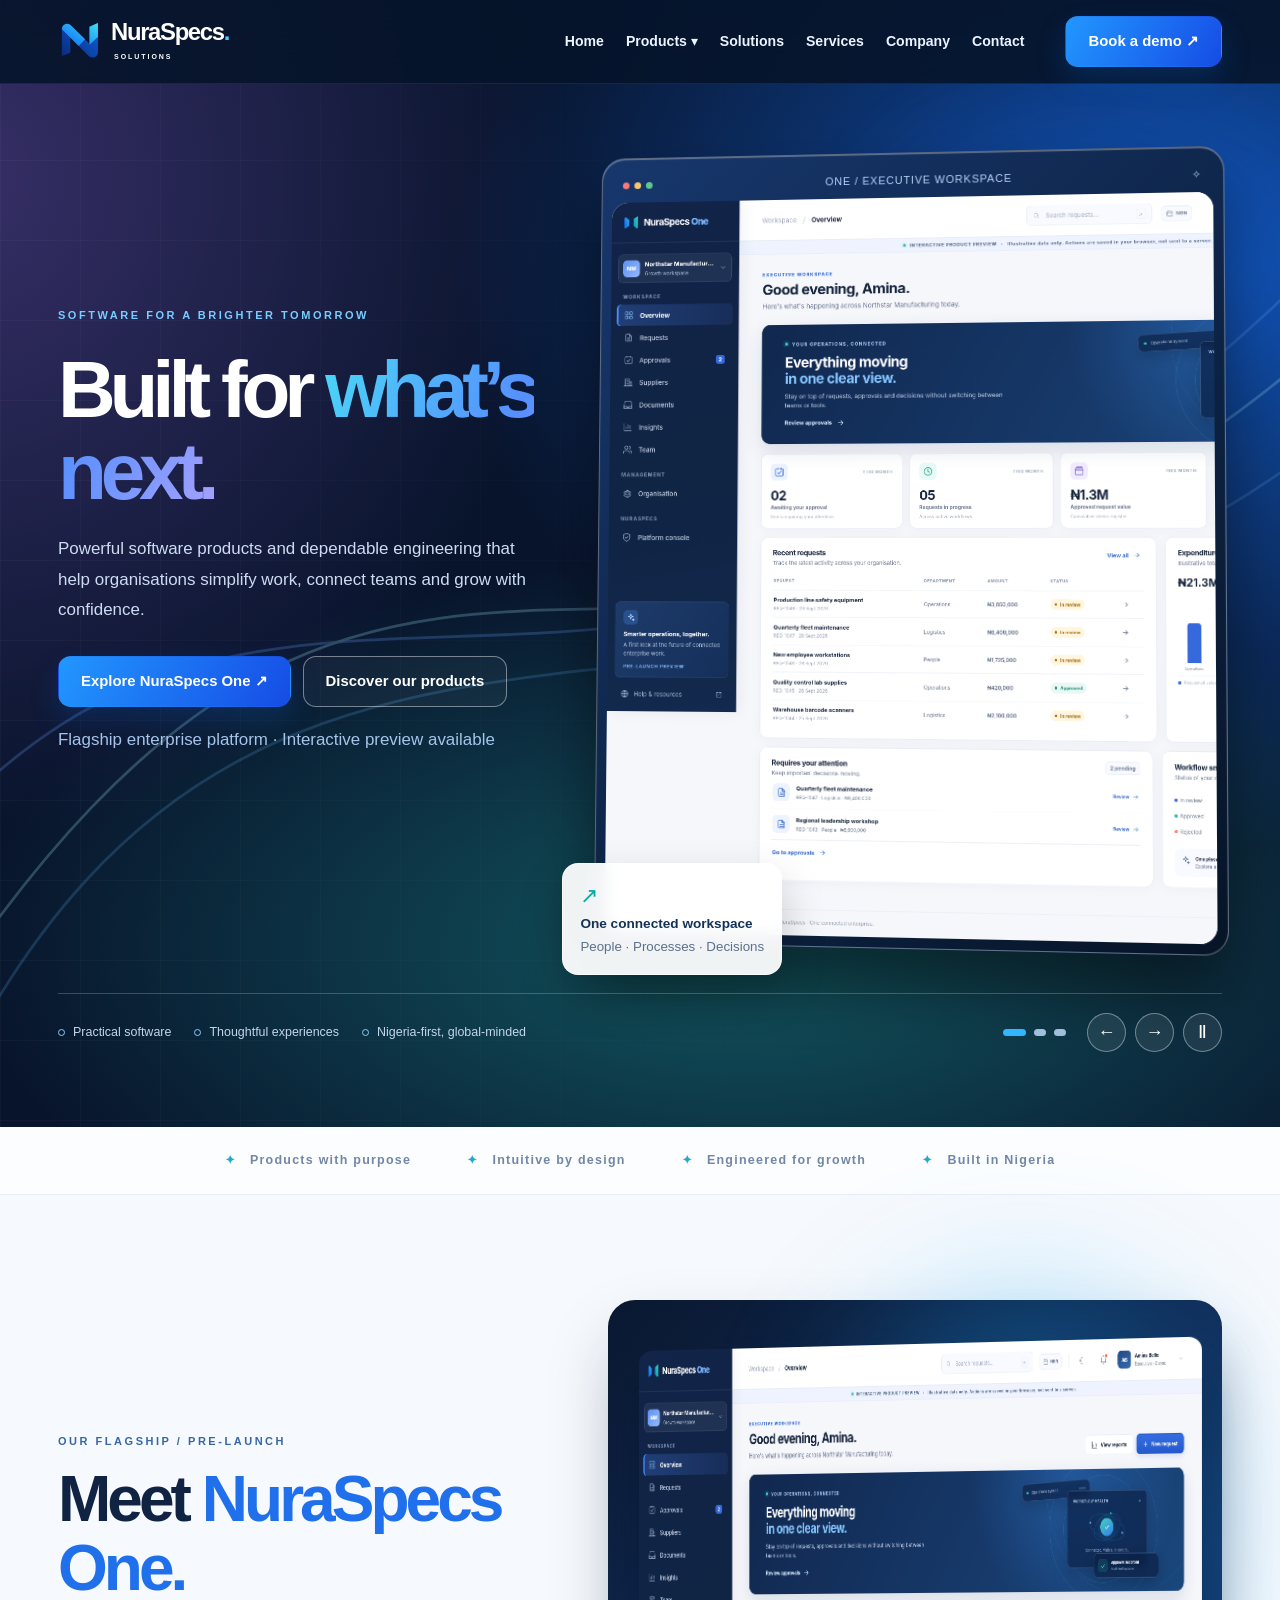
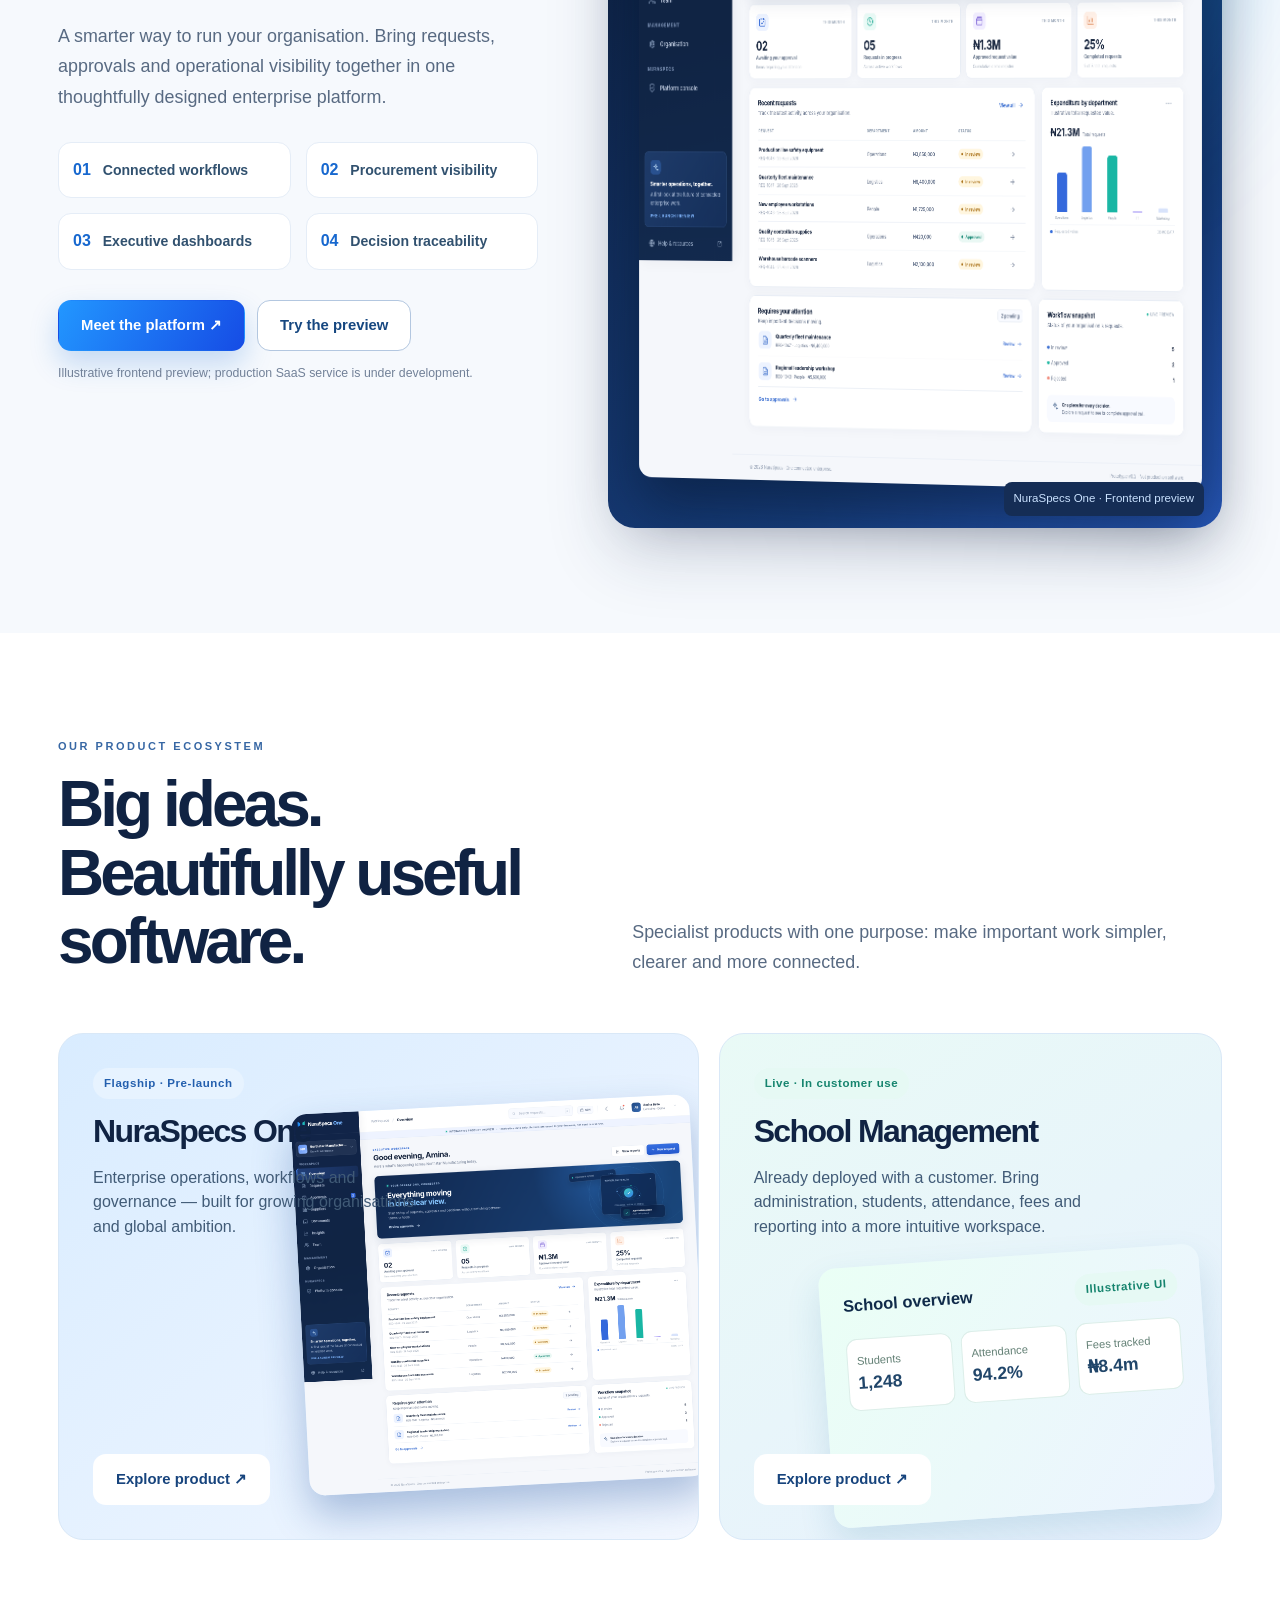
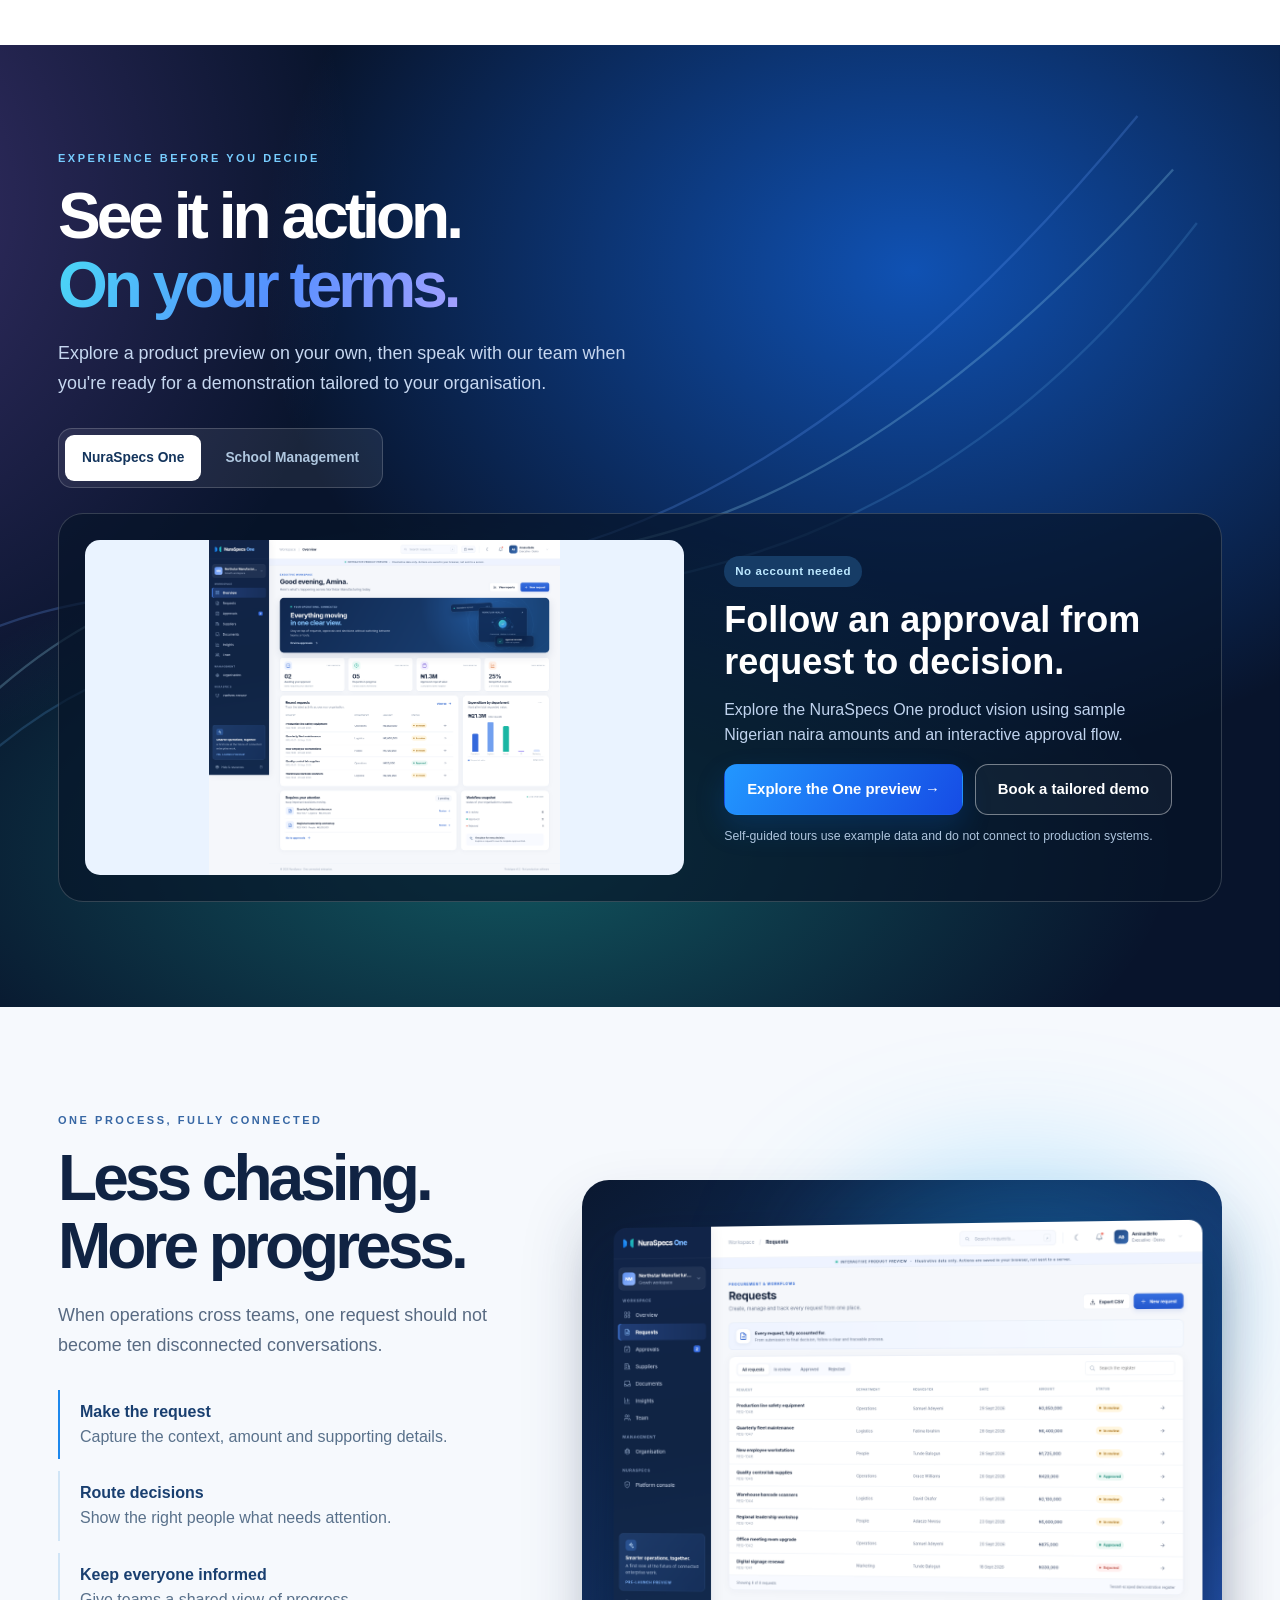
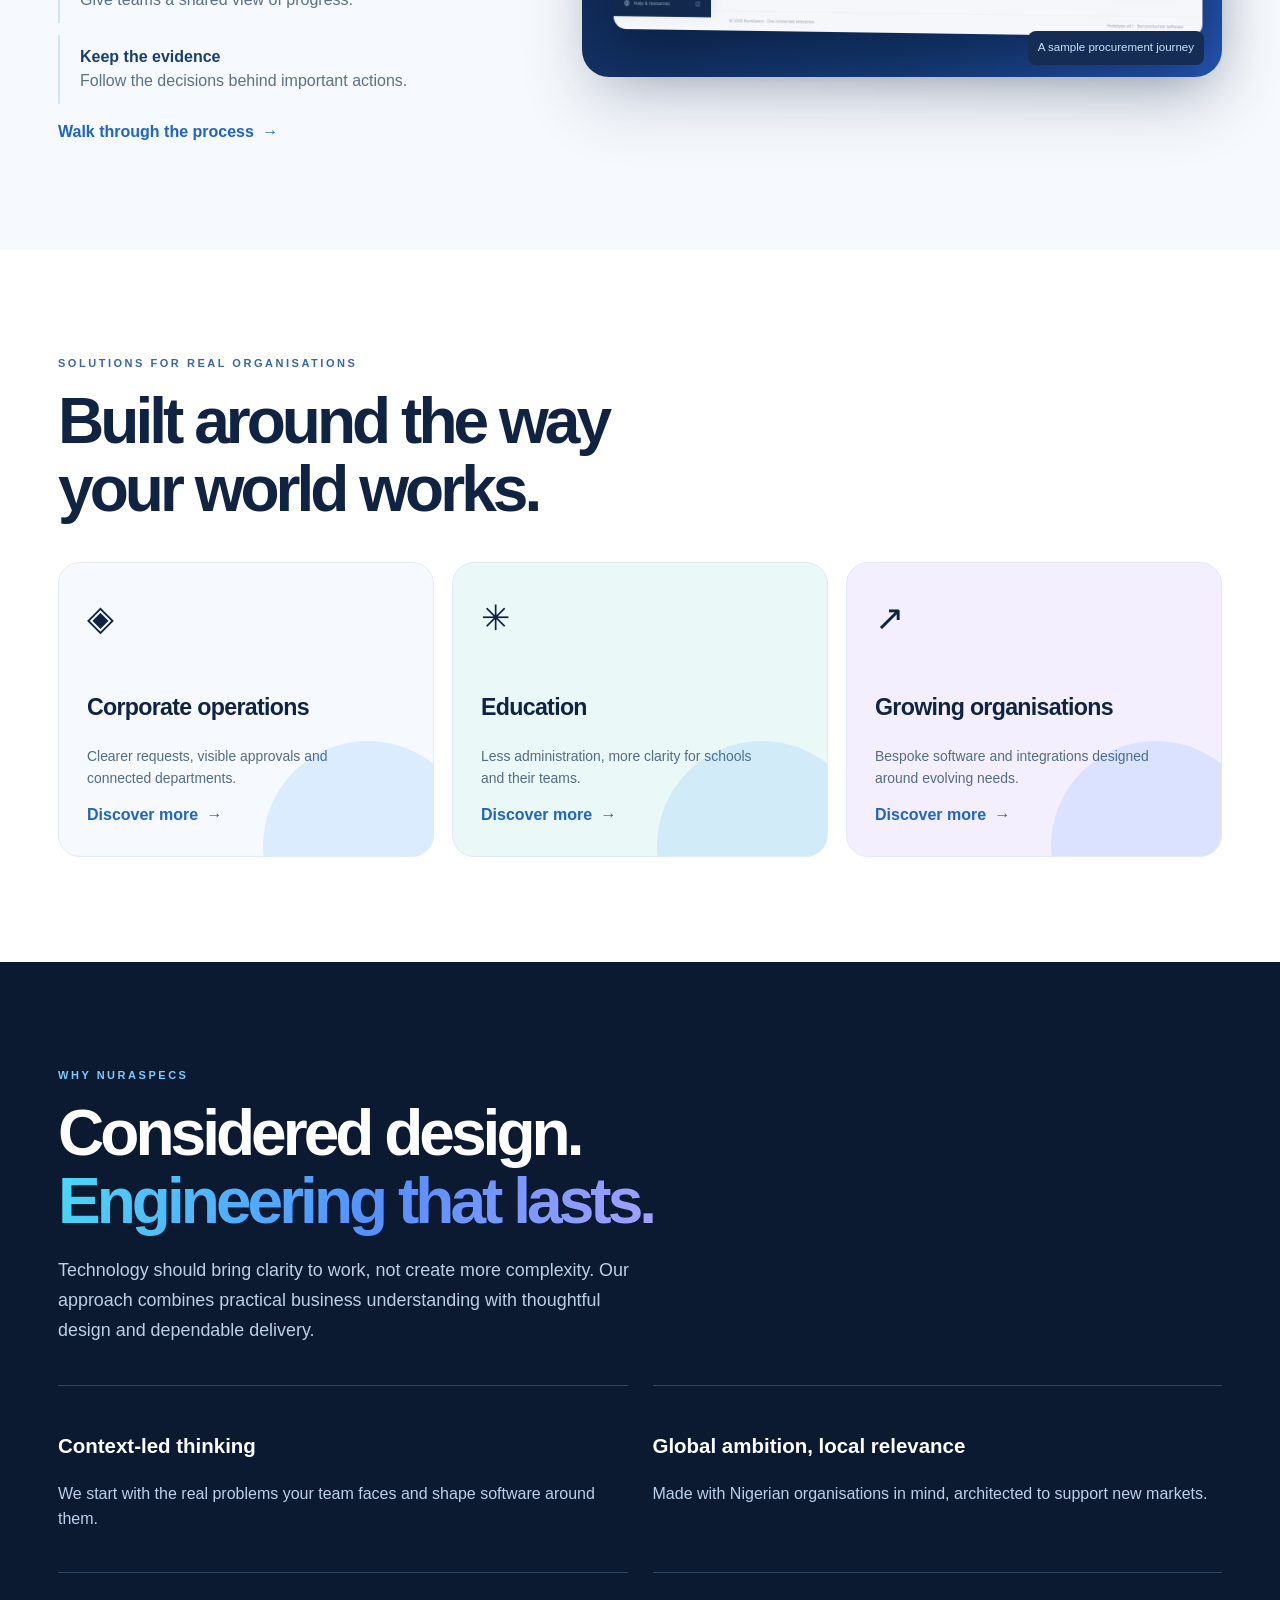
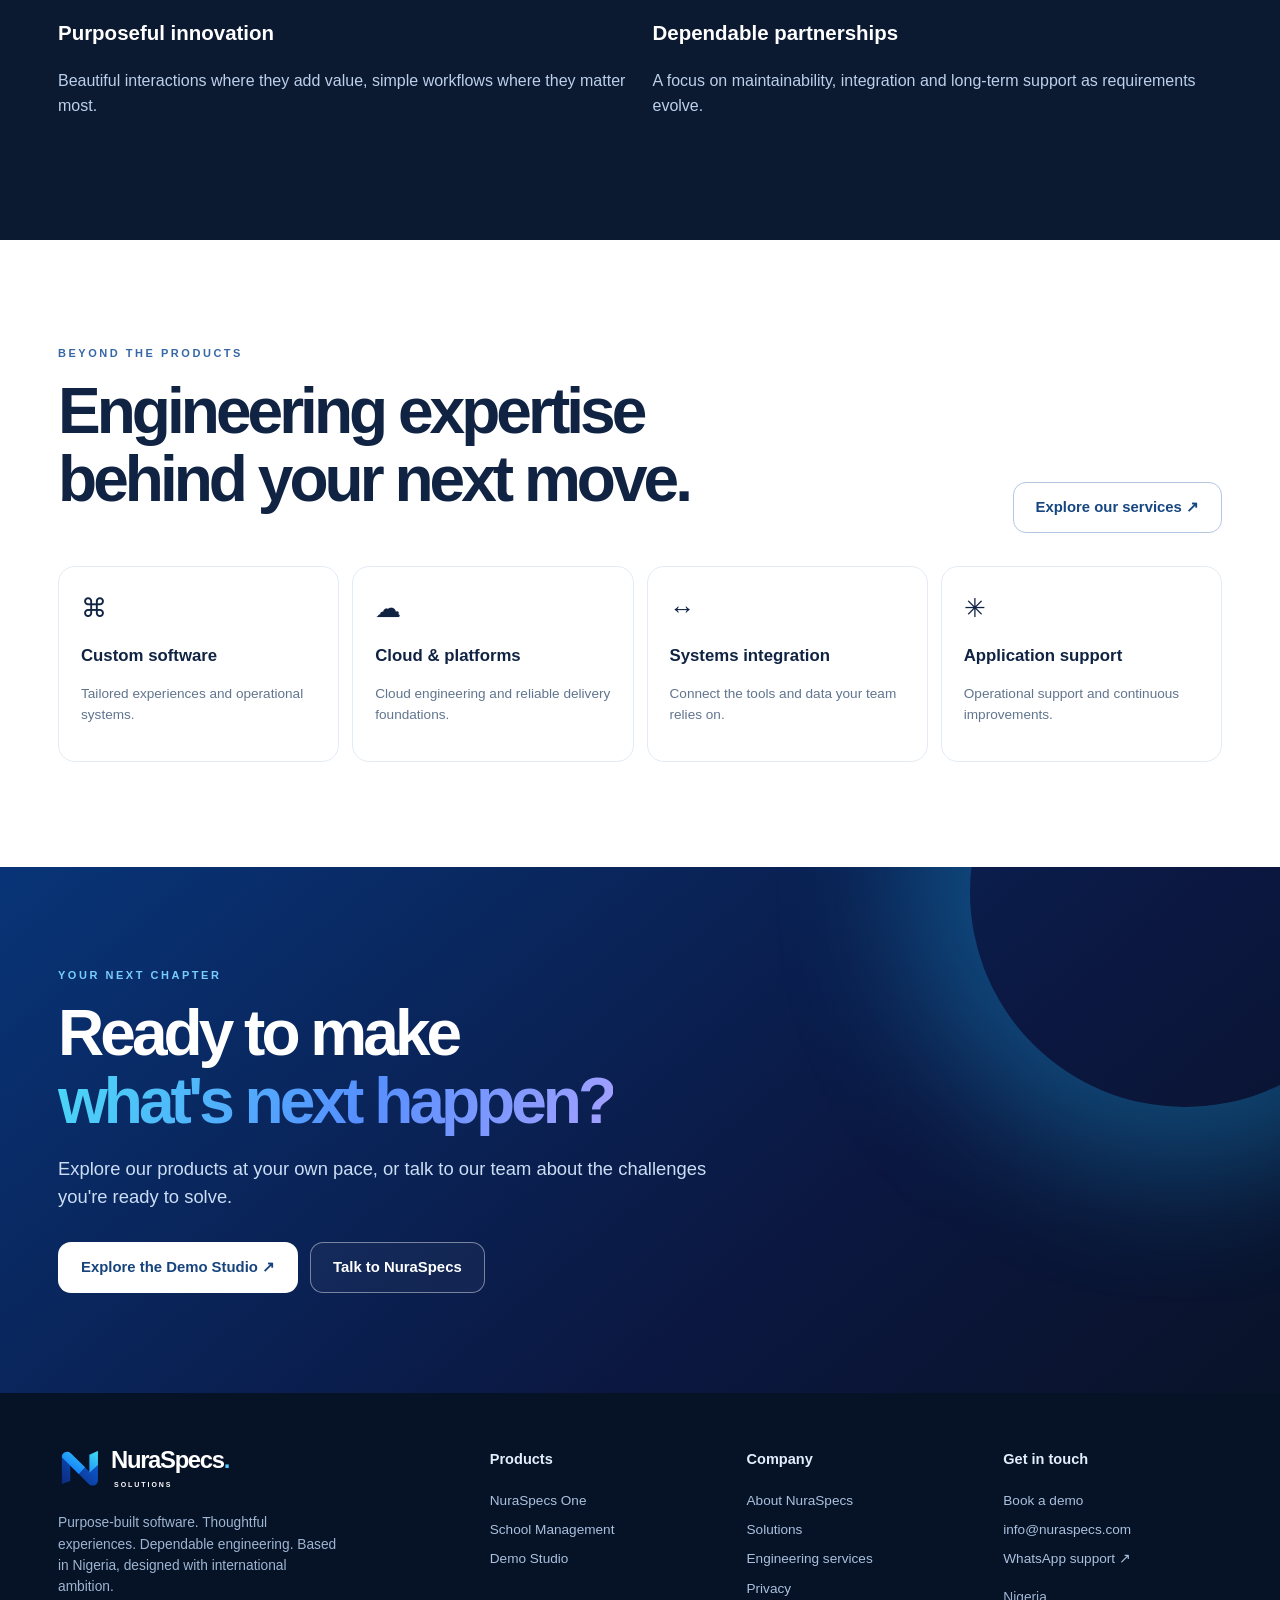
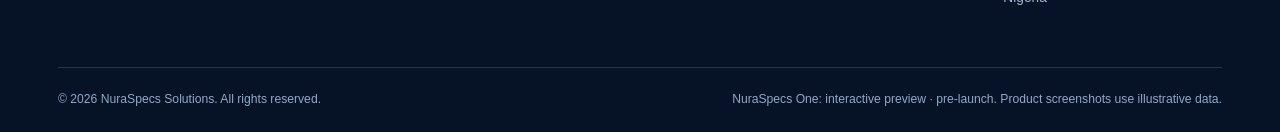
==== commit 31efcc78: "Replace NuraSpecs website with cinematic product experience" ====
--- a/index.html
+++ b/index.html
@@ -1,202 +1,15 @@
-<!DOCTYPE html>
-<html lang="en">
-<head>
-  <meta charset="UTF-8" />
-  <meta name="viewport" content="width=device-width, initial-scale=1.0" />
-  <meta name="description" content="Nuraspecs Solutions builds cutting-edge software solutions that simplify operations and help organisations grow, including a modern School Management System for Nigerian schools." />
-  <meta name="theme-color" content="#ffffff" />
-  <meta property="og:title" content="Nuraspecs Solutions | Making Life Easier with Cutting-Edge Software Solutions" />
-  <meta property="og:description" content="Professional software solutions, cloud engineering, application support and a modern School Management System built for schools." />
-  <meta property="og:type" content="website" />
-  <meta property="og:url" content="https://www.nuraspecs.com/" />
-  <title>Nuraspecs Solutions | Cutting-Edge Software Solutions</title>
-  <link rel="icon" href="assets/favicon.svg" type="image/svg+xml" />
-  <link rel="stylesheet" href="assets/styles.css" />
-  <script defer src="assets/script.js"></script>
-  <script type="application/ld+json">
-  {
-    "@context": "https://schema.org",
-    "@type": "Organization",
-    "name": "Nuraspecs Solutions",
-    "url": "https://www.nuraspecs.com",
-    "email": "info@nuraspecs.com",
-    "telephone": "+2348038455341",
-    "areaServed": "Nigeria",
-    "description": "Making life easier with cutting-edge software solutions."
-  }
-  </script>
-</head>
-<body>
-  <a class="skip-link" href="#main">Skip to content</a>
-
-  <header class="site-header">
-    <div class="container nav-wrap">
-      <a class="brand" href="index.html" aria-label="Nuraspecs Solutions home"><img src="assets/logo.svg" alt="Nuraspecs Solutions" /></a>
-      <button class="nav-toggle" type="button" aria-label="Open navigation" aria-expanded="false"><span></span><span></span><span></span></button>
-      <nav class="main-nav" aria-label="Primary navigation">
-        <a class="active" href="index.html">Home</a>
-        <a href="school-management.html">Products</a>
-        <a href="#services">Services</a>
-        <a href="about.html">About</a>
-        <a href="blog.html">Insights</a>
-        <a href="contact.html">Contact</a>
-        <a class="btn btn-primary btn-small" href="contact.html?intent=demo">Request a Demo</a>
-      </nav>
-    </div>
-  </header>
-
-  <main id="main">
-    <section class="hero">
-      <div class="container hero-grid">
-        <div class="hero-copy reveal">
-          <span class="badge"><i></i> Welcome to Nuraspecs Solutions</span>
-          <h1>Making Life Easier with <span>Cutting-Edge Software Solutions.</span></h1>
-          <p class="hero-lead">We design and build practical, dependable software that simplifies operations, improves visibility and helps schools and businesses grow with confidence.</p>
-          <div class="hero-actions">
-            <a class="btn btn-primary btn-large" href="contact.html?intent=demo">Request a Demo <span aria-hidden="true">→</span></a>
-            <a class="btn btn-secondary btn-large" href="#flagship">Explore Our Solutions</a>
-          </div>
-          <div class="hero-note"><div class="mini-checks" aria-hidden="true"><span>✓</span><span>✓</span><span>✓</span></div><span>Purpose-built software • Reliable engineering • Responsive support</span></div>
-        </div>
-
-        <div class="hero-art reveal delay-1" aria-label="Nuraspecs School Management System demo dashboard">
-          <div class="hero-blob"></div><div class="hero-dots"></div>
-          <div class="device-laptop">
-            <div class="laptop-screen">
-              <div class="demo-dashboard">
-                <aside class="demo-side" aria-hidden="true"><span class="demo-n">N</span><b class="active"></b><b></b><b></b><b></b><b></b><b></b></aside>
-                <div class="demo-main">
-                  <div class="demo-top"><div class="demo-title"><small>Demo environment</small><strong>School Dashboard</strong></div><span class="demo-user"></span></div>
-                  <div class="demo-metrics">
-                    <div class="demo-metric"><span class="mi">ST</span><small>Students</small><strong>1,248</strong></div>
-                    <div class="demo-metric"><span class="mi">AT</span><small>Attendance</small><strong>94.2%</strong></div>
-                    <div class="demo-metric"><span class="mi">₦</span><small>Fees tracked</small><strong>₦8.4m</strong></div>
-                    <div class="demo-metric"><span class="mi">EX</span><small>Results</small><strong>Ready</strong></div>
-                  </div>
-                  <div class="demo-panels">
-                    <div class="demo-card"><div class="demo-card-head"><strong>Fee collection overview</strong><span>Demo data</span></div><div class="mini-bars"><i style="height:36%"></i><i style="height:52%"></i><i style="height:45%"></i><i style="height:68%"></i><i style="height:76%"></i><i style="height:91%"></i></div></div>
-                    <div class="demo-card"><div class="demo-card-head"><strong>Attendance</strong><span>Today</span></div><div class="mini-donut"><b>94%</b></div></div>
-                  </div>
-                  <div class="demo-bottom">
-                    <div class="demo-card"><div class="demo-card-head"><strong>Recent activity</strong><span>Today</span></div><div class="demo-list"><span>Payment recorded <b>Done</b></span><span>Attendance submitted <b>Done</b></span><span>New student added <b>Done</b></span></div></div>
-                    <div class="demo-card"><div class="demo-card-head"><strong>Quick overview</strong><span>Term</span></div><div class="demo-list"><span>Outstanding fees <b>Track</b></span><span>Classes <b>Manage</b></span><span>Reports <b>View</b></span></div></div>
-                  </div>
-                </div>
-              </div>
-            </div>
-            <div class="laptop-base"></div>
-          </div>
-          <div class="phone-frame" aria-hidden="true"><div class="phone-notch"></div><div class="phone-ui"><strong>School overview</strong><div class="phone-stat"><small>Attendance today</small><b>94.2%</b></div><div class="phone-row"><i>ST</i>Student records</div><div class="phone-row"><i>₦</i>Fees & payments</div><div class="phone-row"><i>EX</i>Exams & results</div><div class="phone-row"><i>RP</i>Reports</div></div></div>
-          <span class="demo-label">Responsive school administration</span>
-        </div>
-      </div>
-    </section>
-
-    <section class="flagship" id="flagship">
-      <div class="container">
-        <div class="section-heading reveal">
-          <div class="section-kicker">Our flagship application</div>
-          <h2>School Management System</h2>
-          <p>A comprehensive, secure and easy-to-use platform designed to bring the everyday work of modern schools into one structured system.</p>
-        </div>
-        <div class="feature-strip">
-          <div class="feature-chip reveal"><span class="chip-icon">ST</span>Student Information</div>
-          <div class="feature-chip reveal delay-1"><span class="chip-icon">AT</span>Attendance Tracking</div>
-          <div class="feature-chip reveal delay-2"><span class="chip-icon">₦</span>Fees & Payments</div>
-          <div class="feature-chip reveal"><span class="chip-icon">EX</span>Exams & Results</div>
-          <div class="feature-chip reveal delay-1"><span class="chip-icon">RP</span>Reports & Analytics</div>
-          <div class="feature-chip reveal delay-2"><span class="chip-icon">NT</span>Notifications</div>
-        </div>
-        <div class="flagship-cta reveal"><a class="btn btn-primary" href="school-management.html">Explore the School Management System <span>→</span></a></div>
-      </div>
-    </section>
-
-    <section class="section services" id="services">
-      <div class="container">
-        <div class="section-heading reveal">
-          <div class="section-kicker">Our services</div>
-          <h2>Technology built around real business needs.</h2>
-          <p>Beyond our products, Nuraspecs helps organisations design, build, connect and support dependable digital systems.</p>
-        </div>
-        <div class="service-grid">
-          <article class="service-card reveal"><span class="service-icon">&lt;/&gt;</span><h3>Custom Software Development</h3><p>Tailored web and business applications designed around your users, workflows and growth plans.</p><a class="text-link" href="contact.html?intent=software">Learn more <span>→</span></a></article>
-          <article class="service-card reveal delay-1"><span class="service-icon">☁</span><h3>Cloud & Platform Engineering</h3><p>Scalable, secure cloud environments and practical deployment foundations for modern applications.</p><a class="text-link" href="contact.html?intent=cloud">Learn more <span>→</span></a></article>
-          <article class="service-card reveal delay-2"><span class="service-icon">◎</span><h3>Application Support & Maintenance</h3><p>Reliable operational support, troubleshooting and continuous improvement for critical systems.</p><a class="text-link" href="contact.html?intent=support">Learn more <span>→</span></a></article>
-          <article class="service-card reveal"><span class="service-icon">↔</span><h3>Systems Integration</h3><p>Connect applications, services and data so information flows accurately and securely.</p><a class="text-link" href="contact.html?intent=integration">Learn more <span>→</span></a></article>
-        </div>
-      </div>
-    </section>
-
-    <section class="section">
-      <div class="container benefit-grid">
-        <div class="tablet-art reveal" aria-hidden="true">
-          <div class="tablet-frame">
-            <div class="demo-dashboard">
-              <aside class="demo-side"><span class="demo-n">N</span><b class="active"></b><b></b><b></b><b></b></aside>
-              <div class="demo-main"><div class="demo-top"><div class="demo-title"><small>Demo environment</small><strong>Admin Dashboard</strong></div><span class="demo-user"></span></div><div class="demo-metrics"><div class="demo-metric"><span class="mi">ST</span><small>Students</small><strong>1,248</strong></div><div class="demo-metric"><span class="mi">AT</span><small>Attendance</small><strong>94.2%</strong></div></div><div class="demo-panels"><div class="demo-card"><div class="demo-card-head"><strong>Operations overview</strong><span>Demo</span></div><div class="mini-bars"><i style="height:45%"></i><i style="height:58%"></i><i style="height:52%"></i><i style="height:72%"></i><i style="height:84%"></i><i style="height:94%"></i></div></div></div></div>
-            </div>
-          </div>
-        </div>
-        <div class="benefit-copy reveal delay-1">
-          <div class="section-kicker" style="text-align:left">Built for schools</div>
-          <h2>Designed for clarity, control and growth.</h2>
-          <p>Whether you run a growing private school or a larger educational organisation, the platform is designed to reduce repetitive administration and give teams a clearer view of school operations.</p>
-          <div class="check-grid"><div class="check-item"><i>✓</i>Easy to use</div><div class="check-item"><i>✓</i>Access from anywhere</div><div class="check-item"><i>✓</i>Secure by design</div><div class="check-item"><i>✓</i>Flexible subscription options</div><div class="check-item"><i>✓</i>Role-aware access</div><div class="check-item"><i>✓</i>Built to expand with your school</div></div>
-          <div class="hero-actions"><a class="btn btn-primary" href="contact.html?intent=trial">Start a Free Trial</a><a class="btn btn-secondary" href="contact.html?intent=demo">Request a Demo</a></div>
-          <div class="pipeline-card" style="margin-top:24px"><div><small>Free trial</small><strong>Try before subscribing</strong></div><div><small>Plans</small><strong>Monthly or annual</strong></div><div><small>Pricing</small><strong>Contact us for a quote</strong></div></div>
-        </div>
-      </div>
-    </section>
-
-    <section class="about" id="about">
-      <div class="container about-grid">
-        <div class="about-copy reveal">
-          <div class="section-kicker" style="text-align:left">About Nuraspecs Solutions</div>
-          <h2>Software should make work easier—not more complicated.</h2>
-          <p>Nuraspecs Solutions is focused on building practical technology that solves real operational problems. We care about clarity, reliability, maintainability and delivering solutions that remain useful as organisations grow.</p>
-          <p>Our School Management System is our first flagship application, with more products planned as the Nuraspecs portfolio expands.</p>
-          <div class="value-row"><div class="value"><i>✦</i><strong>Purposeful innovation</strong><small>Useful technology first.</small></div><div class="value"><i>✓</i><strong>Quality engineering</strong><small>Built for long-term use.</small></div><div class="value"><i>◎</i><strong>Customer focus</strong><small>Solutions shaped around real needs.</small></div></div>
-          <div style="margin-top:26px"><a class="text-link" href="about.html">Learn more about Nuraspecs <span>→</span></a></div>
-        </div>
-        <div class="about-visual reveal delay-1"><div class="about-card-main"><span class="big-n">N</span><h3>Making life easier with cutting-edge software solutions.</h3><p>Designed in Nigeria. Built with a global standard of professionalism in mind.</p></div><div class="about-float a"><strong>Practical by design</strong><small>Technology aligned to real work</small></div><div class="about-float b"><strong>More products in the pipeline</strong><small>Nuraspecs applications are expanding</small></div></div>
-      </div>
-    </section>
-
-    <section class="section commercial">
-      <div class="container commercial-grid">
-        <div class="reveal"><div class="section-kicker" style="text-align:left;color:#bfe5ff">Flexible commercial approach</div><h2>Start in the way that works for your school.</h2><p>Explore the platform with a free trial or demonstration, then choose a monthly or annual subscription. Pricing is tailored to your school’s requirements and deployment needs.</p><div class="hero-actions"><a class="btn btn-light" href="contact.html?intent=demo">Request a Demo</a><a class="btn btn-secondary" style="color:#fff;border-color:rgba(255,255,255,.42);background:rgba(255,255,255,.08)" href="contact.html?intent=pricing">Discuss Pricing</a></div></div>
-        <div class="plan-grid reveal delay-1"><div class="plan-card"><small>Explore</small><strong>Free Trial</strong><span>Evaluate the platform before committing.</span></div><div class="plan-card"><small>Flexible</small><strong>Monthly Subscription</strong><span>Pay monthly as your school gets started.</span></div><div class="plan-card"><small>Best value</small><strong>Annual Subscription</strong><span>Plan ahead with an annual arrangement.</span></div><div class="plan-card"><small>Tailored</small><strong>Contact for Pricing</strong><span>Pricing based on your requirements.</span></div></div>
-      </div>
-    </section>
-
-    <section class="section">
-      <div class="container">
-        <div class="section-heading reveal"><div class="section-kicker">Future applications</div><h2>More from Nuraspecs is on the way.</h2><p>The School Management System is the first named product in a wider application roadmap.</p></div>
-        <div class="future-card reveal"><span class="future-icon">＋</span><h3>New Nuraspecs products — coming soon</h3><p>Future applications will appear here as they move from the product pipeline into launch. This keeps the website ready to grow with the company without presenting products that are not yet available.</p></div>
-      </div>
-    </section>
-
-    <section class="section section-soft" id="insights">
-      <div class="container">
-        <div class="section-heading reveal"><div class="section-kicker">Insights</div><h2>Ideas for better digital operations.</h2><p>Our insights area is ready for future articles about school technology, software delivery, cloud platforms and operational reliability.</p></div>
-        <div class="insight-grid">
-          <article class="insight-card reveal"><div class="insight-thumb"><span>EDU</span></div><div class="insight-body"><small>Education technology</small><h3>How technology can simplify everyday school administration</h3><p>A future Nuraspecs insight on reducing repetitive work and improving visibility in school operations.</p></div></article>
-          <article class="insight-card reveal delay-1"><div class="insight-thumb"><span>CLD</span></div><div class="insight-body"><small>Cloud & platforms</small><h3>Why dependable cloud foundations matter for growing applications</h3><p>A future article on reliability, security and maintainable application platforms.</p></div></article>
-          <article class="insight-card reveal delay-2"><div class="insight-thumb"><span>OPS</span></div><div class="insight-body"><small>Digital operations</small><h3>Designing software around the way people actually work</h3><p>A future article on practical product design, automation and supportability.</p></div></article>
-        </div>
-        <div class="flagship-cta reveal"><a class="btn btn-secondary" href="blog.html">Visit Insights</a></div>
-      </div>
-    </section>
-  </main>
-
-  <footer class="site-footer">
-    <div class="container footer-grid">
-      <div class="footer-brand"><a class="brand" href="index.html"><img src="assets/logo.svg" alt="Nuraspecs Solutions" /></a><p>Making life easier with cutting-edge software solutions.</p><div class="social-row" aria-label="Social channels coming soon"><span class="social-placeholder" title="LinkedIn coming soon">in</span><span class="social-placeholder" title="X coming soon">X</span><span class="social-placeholder" title="Instagram coming soon">IG</span><span class="social-placeholder" title="Facebook coming soon">f</span></div></div>
-      <div><h4>Quick links</h4><a href="index.html">Home</a><a href="about.html">About us</a><a href="#services">Services</a><a href="blog.html">Insights</a><a href="contact.html">Contact</a></div>
-      <div><h4>Our product</h4><a href="school-management.html">School Management System</a><span>More applications — coming soon</span></div>
-      <div><h4>Contact</h4><a href="mailto:info@nuraspecs.com">info@nuraspecs.com</a><a href="https://wa.me/2348038455341">WhatsApp: +234 803 845 5341</a><span>Nigeria</span><span>www.nuraspecs.com</span></div>
-    </div>
-    <div class="container footer-bottom"><span>© <span data-year></span> Nuraspecs Solutions. All rights reserved.</span><div class="footer-links"><a href="privacy.html">Privacy Policy</a><a href="contact.html">Contact</a></div></div>
-  </footer>
-</body>
-</html>
+<!doctype html><html lang="en"><head><meta charset="utf-8"/><meta name="viewport" content="width=device-width,initial-scale=1"/><meta name="theme-color" content="#08142c"/><meta name="description" content="Discover NuraSpecs One, our pre-launch enterprise platform, and our School Management System, already live with a customer."/><meta property="og:type" content="website"/><meta property="og:site_name" content="NuraSpecs Solutions"/><meta property="og:title" content="Home — Built for what’s next | NuraSpecs Solutions"/><meta property="og:description" content="Discover NuraSpecs One, our pre-launch enterprise platform, and our School Management System, already live with a customer."/><meta property="og:image" content="https://nuraspecs.com/assets/og-cover.svg"/><meta name="twitter:card" content="summary_large_image"/><title>Home — Built for what’s next | NuraSpecs Solutions</title><link rel="icon" href="assets/favicon.svg" type="image/svg+xml"/><link rel="stylesheet" href="assets/styles.css"/></head><body><a class="skip" href="#main">Skip to main content</a><header class="topnav"><div class="container nav-inner"><a class="brand" href="index.html" aria-label="NuraSpecs Solutions — homepage"><img src="assets/logo.svg" width="43" height="43" alt=""/><span><strong>NuraSpecs<span style="color:#51cbff">.</span></strong><small>Solutions</small></span></a>
+    <nav class="navlist" aria-label="Main navigation"><a href="index.html">Home</a><div class="navdrop"><button type="button" aria-label="Products submenu" aria-haspopup="true">Products ▾</button><div class="drop-panel"><a href="products/nuraspecs-one.html">NuraSpecs One<small>Flagship · interactive preview</small></a><a href="products/school-management.html">School Management<small>Live product · Customer deployment</small></a><a href="demo.html">Demo Studio<small>Explore each product</small></a></div></div><a href="solutions.html">Solutions</a><a href="services.html">Services</a><a href="about.html">Company</a><a href="contact.html">Contact</a></nav><a class="btn btn-primary nav-demo" href="contact.html">Book a demo ↗</a><button id="menu-toggle" class="menu-toggle" type="button" aria-expanded="false" aria-controls="mobile-menu" aria-label="Open navigation menu">☰</button>
+    </div></header><nav class="nav-overlay" id="mobile-menu" aria-label="Mobile navigation" aria-hidden="true"><a href="index.html">Home</a><a href="products/nuraspecs-one.html">NuraSpecs One <small>Flagship · pre-launch</small></a><a href="products/school-management.html">School Management</a><a href="demo.html">Demo Studio</a><a href="solutions.html">Solutions</a><a href="services.html">Services</a><a href="about.html">Company</a><a href="contact.html">Contact</a><a class="btn btn-primary" href="contact.html">Book a tailored demo ↗</a></nav><main id="main"><section class="hero" id="hero-carousel" aria-label="Product stories"><div class="container">
+<div class="hero-slide active" data-hero-slide><div class="hero-content"><div class="hero-copy"><div class="eyebrow light">Software for a brighter tomorrow</div><h1>Built for <span class="gradient-text">what’s next.</span></h1><p>Powerful software products and dependable engineering that help organisations simplify work, connect teams and grow with confidence.</p><div class="actions"><a class="btn btn-primary" href="products/nuraspecs-one.html">Explore NuraSpecs One ↗</a><a class="btn btn-ghost" href="#products">Discover our products</a></div><p class="fine" style="color:#a5c4e9;margin-top:18px">Flagship enterprise platform · Interactive preview available</p></div><div class="hero-media"><div class="hero-media-frame"><div class="hero-frame-bar"><div class="frame-dots"><i></i><i></i><i></i></div><span>ONE / EXECUTIVE WORKSPACE</span><span>✧</span></div><img src="assets/one-dashboard.png" alt="NuraSpecs One real frontend prototype showing sample procurement in naira" width="1110" height="740" fetchpriority="high"/></div><div class="float-card"><span class="float-icon">↗</span><b>One connected workspace</b><small>People · Processes · Decisions</small></div></div></div></div>
+<div class="hero-slide" data-hero-slide hidden><div class="hero-content"><div class="hero-copy"><div class="eyebrow light">NuraSpecs One / Product vision</div><h1>Make work <span class="gradient-text">flow.</span></h1><p>From a purchase request to its final approval, create visibility, accountability and a better experience for every department.</p><div class="actions"><a class="btn btn-primary" href="demo.html?product=one">Try the guided preview ↗</a><a class="btn btn-ghost" href="contact.html?product=one">Book an enterprise walkthrough</a></div><p class="fine" style="color:#a5c4e9;margin-top:18px">Frontend preview · Illustrative NGN data · Pre-launch</p></div><div class="hero-media"><div class="hero-media-frame"><div class="hero-frame-bar"><div class="frame-dots"><i></i><i></i><i></i></div><span>PROCUREMENT / REQUESTS</span><span>✧</span></div><img src="assets/one-new-request.png" alt="NuraSpecs One prototype form for creating a purchase request" loading="lazy" width="1100" height="735"/></div><div class="float-card"><span class="float-icon">✓</span><b>Every decision, visible</b><small>Request · Review · Approve</small></div></div></div></div>
+<div class="hero-slide" data-hero-slide hidden><div class="hero-content"><div class="hero-copy"><div class="eyebrow light">School Management · Live with a customer</div><h1>More time for <span class="gradient-text">learning.</span></h1><p>Already in use with a customer, our School Management System brings admissions, attendance, fees and reporting into one clearer experience.</p><div class="actions"><a class="btn btn-primary" href="products/school-management.html">Explore School Management ↗</a><a class="btn btn-ghost" href="demo.html?product=school">Explore the school demo</a></div><p class="fine" style="color:#a5c4e9;margin-top:18px">Live with a customer · Public preview uses sample data</p></div><div class="hero-media"><div class="hero-media-frame"><div class="hero-frame-bar"><div class="frame-dots"><i></i><i></i><i></i></div><span>SCHOOL MANAGEMENT / CONCEPT SCREEN</span><span>✧</span></div><div class="school-stage" aria-label="Illustrative school dashboard"><div class="school-stage-top"><strong style="font-size:1.03rem">School overview</strong><span class="pill green">Illustrative UI</span></div><div class="school-stage-grid"><div class="school-stat"><small>Students</small><strong>1,248</strong></div><div class="school-stat"><small>Attendance</small><strong>94.2%</strong></div><div class="school-stat"><small>Fees tracked</small><strong>₦8.4m</strong></div></div><div class="school-stage-bottom"><div><strong style="font-size:.83rem">Fee collection overview</strong><div class="school-bars"><i></i><i></i><i></i><i></i><i></i></div></div><div><strong style="font-size:.83rem">Today’s activity</strong><div class="school-task">Attendance <b>Submitted</b></div><div class="school-task">Admission <b>Updated</b></div><div class="school-task">School fees <b>Tracked</b></div></div></div></div></div><div class="float-card"><span class="float-icon">✳</span><b>A clearer school day</b><small>Students · Attendance · Fees</small></div></div></div></div>
+<div class="hero-bottom"><div class="signals"><span><i></i>Practical software</span><span><i></i>Thoughtful experiences</span><span><i></i>Nigeria-first, global-minded</span></div><div class="slider-controls" aria-label="Hero slide controls"><div class="slider-dots"><button class="active" type="button" aria-label="Show story 1"></button><button type="button" aria-label="Show story 2"></button><button type="button" aria-label="Show story 3"></button></div><button type="button" class="iconbtn" data-prev aria-label="Previous story">←</button><button type="button" class="iconbtn" data-next aria-label="Next story">→</button><button type="button" class="iconbtn" data-pause aria-label="Pause rotating stories" aria-pressed="false">Ⅱ</button></div></div>
+</div></section><div class="logo-ribbon"><div class="container ribbon"><span>Products with purpose</span><span>Intuitive by design</span><span>Engineered for growth</span><span>Built in Nigeria</span></div></div>
+<section class="section spotlight" id="flagship"><div class="container spotgrid"><div class="reveal"><div class="eyebrow">Our flagship / Pre-launch</div><h2>Meet <span style="color:#206feb">NuraSpecs One.</span></h2><p class="lead">A smarter way to run your organisation. Bring requests, approvals and operational visibility together in one thoughtfully designed enterprise platform.</p><div class="spotlist"><div><strong>01</strong> Connected workflows</div><div><strong>02</strong> Procurement visibility</div><div><strong>03</strong> Executive dashboards</div><div><strong>04</strong> Decision traceability</div></div><div class="actions"><a class="btn btn-primary" href="products/nuraspecs-one.html">Meet the platform ↗</a><a class="btn btn-outline" href="demo.html?product=one">Try the preview</a></div><p class="fine">Illustrative frontend preview; production SaaS service is under development.</p></div><div class="stage-panel reveal"><img loading="lazy" src="assets/one-dashboard.png" alt="NuraSpecs One prototype dashboard showing illustrative Nigerian naira values" width="1110" height="740"/><span class="stage-label">NuraSpecs One · Frontend preview</span></div></div></section>
+<section class="section" id="products"><div class="container"><div class="section-top reveal"><div><div class="eyebrow">Our product ecosystem</div><h2>Big ideas. <br/>Beautifully useful software.</h2></div><p class="lead">Specialist products with one purpose: make important work simpler, clearer and more connected.</p></div><div class="product-grid"><article class="product-tile enterprise reveal"><div class="tile-head"><span class="pill">Flagship · Pre-launch</span><h3>NuraSpecs One</h3><p>Enterprise operations, workflows and governance — built for growing organisations and global ambition.</p></div><div class="tile-media"><img loading="lazy" src="assets/one-dashboard.png" alt="NuraSpecs One screenshot"/></div><div class="tile-actions"><a class="btn btn-white" href="products/nuraspecs-one.html">Explore product ↗</a></div></article><article class="product-tile education reveal"><div class="tile-head"><span class="pill green">Live · In customer use</span><h3>School Management</h3><p>Already deployed with a customer. Bring administration, students, attendance, fees and reporting into a more intuitive workspace.</p></div><div class="tile-media"><div class="school-stage" aria-label="Illustrative school dashboard"><div class="school-stage-top"><strong style="font-size:1.03rem">School overview</strong><span class="pill green">Illustrative UI</span></div><div class="school-stage-grid"><div class="school-stat"><small>Students</small><strong>1,248</strong></div><div class="school-stat"><small>Attendance</small><strong>94.2%</strong></div><div class="school-stat"><small>Fees tracked</small><strong>₦8.4m</strong></div></div><div class="school-stage-bottom"><div><strong style="font-size:.83rem">Fee collection overview</strong><div class="school-bars"><i></i><i></i><i></i><i></i><i></i></div></div><div><strong style="font-size:.83rem">Today’s activity</strong><div class="school-task">Attendance <b>Submitted</b></div><div class="school-task">Admission <b>Updated</b></div><div class="school-task">School fees <b>Tracked</b></div></div></div></div></div><div class="tile-actions"><a class="btn btn-white" href="products/school-management.html">Explore product ↗</a></div></article></div></div></section>
+<section class="section demo-section" id="home-demo-studio"><div class="container"><div class="eyebrow light">Experience before you decide</div><h2>See it in action.<br/><span class="gradient-text">On your terms.</span></h2><p class="lead">Explore a product preview on your own, then speak with our team when you're ready for a demonstration tailored to your organisation.</p><div role="tablist" aria-label="Choose a product demonstration" class="demo-selector"><button class="active" data-studio="one" role="tab" aria-selected="true" type="button">NuraSpecs One</button><button data-studio="school" role="tab" aria-selected="false" type="button">School Management</button></div><div class="demo-showcase reveal"><div class="demo-visual"><img id="studio-image" alt="" src="assets/one-dashboard.png" loading="lazy"/><div id="studio-school" hidden><div class="school-stage" aria-label="Illustrative school dashboard"><div class="school-stage-top"><strong style="font-size:1.03rem">School overview</strong><span class="pill green">Illustrative UI</span></div><div class="school-stage-grid"><div class="school-stat"><small>Students</small><strong>1,248</strong></div><div class="school-stat"><small>Attendance</small><strong>94.2%</strong></div><div class="school-stat"><small>Fees tracked</small><strong>₦8.4m</strong></div></div><div class="school-stage-bottom"><div><strong style="font-size:.83rem">Fee collection overview</strong><div class="school-bars"><i></i><i></i><i></i><i></i><i></i></div></div><div><strong style="font-size:.83rem">Today’s activity</strong><div class="school-task">Attendance <b>Submitted</b></div><div class="school-task">Admission <b>Updated</b></div><div class="school-task">School fees <b>Tracked</b></div></div></div></div></div></div><div class="demo-copy"><span class="pill dark">No account needed</span><h3 id="studio-title">Follow an approval from request to decision.</h3><p id="studio-desc">Explore the NuraSpecs One product vision using sample Nigerian naira amounts and an interactive approval flow.</p><div class="actions"><a id="studio-link" class="btn btn-primary" href="demo.html?product=one">Explore the One preview →</a><a id="studio-book" class="btn btn-ghost" href="contact.html?product=one">Book a tailored demo</a></div><p class="fine" style="color:#adc4dd">Self-guided tours use example data and do not connect to production systems.</p></div></div></div></section>
+<section class="section feature-story"><div class="container story-grid"><div class="reveal"><div class="eyebrow">One process, fully connected</div><h2>Less chasing.<br/>More progress.</h2><p class="lead">When operations cross teams, one request should not become ten disconnected conversations.</p><ol class="steps-list" style="padding:0"><li class="active"><strong>Make the request</strong>Capture the context, amount and supporting details.</li><li><strong>Route decisions</strong>Show the right people what needs attention.</li><li><strong>Keep everyone informed</strong>Give teams a shared view of progress.</li><li><strong>Keep the evidence</strong>Follow the decisions behind important actions.</li></ol><a class="btn-link" href="demo.html?product=one">Walk through the process</a></div><div class="stage-panel reveal"><img src="assets/one-requests.png" alt="NuraSpecs One procurement requests frontend preview" loading="lazy"/><span class="stage-label">A sample procurement journey</span></div></div></section>
+<section class="section" id="solutions"><div class="container"><div class="eyebrow">Solutions for real organisations</div><h2>Built around the way<br/>your world works.</h2><div class="solutions-grid"><a class="solution reveal" href="solutions.html#enterprise"><span class="big-icon">◈</span><h3>Corporate operations</h3><p>Clearer requests, visible approvals and connected departments.</p><span class="btn-link">Discover more</span></a><a class="solution reveal" href="solutions.html#education"><span class="big-icon">✳</span><h3>Education</h3><p>Less administration, more clarity for schools and their teams.</p><span class="btn-link">Discover more</span></a><a class="solution reveal" href="solutions.html#bespoke"><span class="big-icon">↗</span><h3>Growing organisations</h3><p>Bespoke software and integrations designed around evolving needs.</p><span class="btn-link">Discover more</span></a></div></div></section>
+<section class="section editorial"><div class="container"><div class="eyebrow light">Why NuraSpecs</div><h2>Considered design.<br/><span class="gradient-text">Engineering that lasts.</span></h2><p class="lead">Technology should bring clarity to work, not create more complexity. Our approach combines practical business understanding with thoughtful design and dependable delivery.</p><div class="editorial-grid"><div class="editorial-block"><h3>Context-led thinking</h3><p>We start with the real problems your team faces and shape software around them.</p></div><div class="editorial-block"><h3>Global ambition, local relevance</h3><p>Made with Nigerian organisations in mind, architected to support new markets.</p></div><div class="editorial-block"><h3>Purposeful innovation</h3><p>Beautiful interactions where they add value, simple workflows where they matter most.</p></div><div class="editorial-block"><h3>Dependable partnerships</h3><p>A focus on maintainability, integration and long-term support as requirements evolve.</p></div></div></div></section>
+<section class="section" id="services"><div class="container"><div class="section-top"><div><div class="eyebrow">Beyond the products</div><h2>Engineering expertise<br/>behind your next move.</h2></div><a class="btn btn-outline" href="services.html">Explore our services ↗</a></div><div class="service-grid"><div class="service"><span style="font-size:1.6rem">⌘</span><b>Custom software</b><p>Tailored experiences and operational systems.</p></div><div class="service"><span style="font-size:1.6rem">☁</span><b>Cloud & platforms</b><p>Cloud engineering and reliable delivery foundations.</p></div><div class="service"><span style="font-size:1.6rem">↔</span><b>Systems integration</b><p>Connect the tools and data your team relies on.</p></div><div class="service"><span style="font-size:1.6rem">✳</span><b>Application support</b><p>Operational support and continuous improvements.</p></div></div></div></section><section class="closing"><div class="container"><div class="eyebrow light">Your next chapter</div><h2>Ready to make<br/><span class="gradient-text">what's next happen?</span></h2><p>Explore our products at your own pace, or talk to our team about the challenges you're ready to solve.</p><div class="actions"><a class="btn btn-white" href="demo.html">Explore the Demo Studio ↗</a><a class="btn btn-ghost" href="contact.html">Talk to NuraSpecs</a></div></div></section></main><footer class="footer"><div class="container"><div class="footergrid"><div class="footcompany"><a class="brand" href="index.html" aria-label="NuraSpecs Solutions — homepage"><img src="assets/logo.svg" width="43" height="43" alt=""/><span><strong>NuraSpecs<span style="color:#51cbff">.</span></strong><small>Solutions</small></span></a><p>Purpose-built software. Thoughtful experiences. Dependable engineering. Based in Nigeria, designed with international ambition.</p></div><div><h4>Products</h4><a href="products/nuraspecs-one.html">NuraSpecs One</a><a href="products/school-management.html">School Management</a><a href="demo.html">Demo Studio</a></div><div><h4>Company</h4><a href="about.html">About NuraSpecs</a><a href="solutions.html">Solutions</a><a href="services.html">Engineering services</a><a href="privacy.html">Privacy</a></div><div><h4>Get in touch</h4><a href="contact.html">Book a demo</a><a href="mailto:info@nuraspecs.com">info@nuraspecs.com</a><a target="_blank" rel="noopener noreferrer" href="https://wa.me/2348038455341">WhatsApp support ↗</a><p>Nigeria</p></div></div><div class="footbase"><span>© 2026 NuraSpecs Solutions. All rights reserved.</span><span>NuraSpecs One: interactive preview · pre-launch. Product screenshots use illustrative data.</span></div></div></footer><button id="back-to-top" class="backtop" aria-label="Back to top">↑</button><script defer src="assets/app.js"></script></body></html>
--- a/assets/styles.css
+++ b/assets/styles.css
@@ -1,443 +1,8 @@
-:root {
-  --navy: #08245a;
-  --navy-2: #0d347a;
-  --blue: #0969f0;
-  --blue-2: #2f86ff;
-  --blue-3: #eaf4ff;
-  --cyan: #07b4da;
-  --green: #8fd43f;
-  --ink: #10295a;
-  --text: #435574;
-  --muted: #70809c;
-  --line: #dce7f3;
-  --soft: #f6faff;
-  --white: #ffffff;
-  --success: #20b486;
-  --warning: #f8a51b;
-  --danger: #f05b65;
-  --purple: #7759e8;
-  --shadow-sm: 0 10px 30px rgba(24, 75, 145, .08);
-  --shadow: 0 24px 60px rgba(24, 75, 145, .15);
-  --shadow-lg: 0 38px 90px rgba(17, 69, 147, .22);
-  --radius: 22px;
-  --container: 1200px;
-}
-
-* { box-sizing: border-box; }
-html { scroll-behavior: smooth; }
-body {
-  margin: 0;
-  font-family: Inter, ui-sans-serif, -apple-system, BlinkMacSystemFont, "Segoe UI", Roboto, Arial, sans-serif;
-  color: var(--text);
-  background: #fff;
-  line-height: 1.6;
-  -webkit-font-smoothing: antialiased;
-}
-img, svg { display: block; max-width: 100%; }
-a { color: inherit; text-decoration: none; }
-button, input, select, textarea { font: inherit; }
-button { cursor: pointer; }
-.container { width: min(var(--container), calc(100% - 40px)); margin: 0 auto; }
-.section { padding: 96px 0; }
-.section-soft { background: var(--soft); }
-.section-blue { background: linear-gradient(135deg, #073c96, #0873e7 72%, #049acb); color: #fff; }
-.skip-link { position: absolute; left: -999px; top: 10px; z-index: 999; background: #fff; padding: 10px 16px; border-radius: 8px; }
-.skip-link:focus { left: 10px; }
-
-/* Header */
-.site-header {
-  position: sticky;
-  top: 0;
-  z-index: 50;
-  background: rgba(255,255,255,.94);
-  backdrop-filter: blur(16px);
-  border-bottom: 1px solid rgba(208,223,240,.75);
-}
-.nav-wrap { min-height: 76px; display: flex; align-items: center; justify-content: space-between; gap: 26px; }
-.brand { display: inline-flex; align-items: center; flex: 0 0 auto; }
-.brand img { width: 188px; height: auto; }
-.main-nav { display: flex; align-items: center; gap: 28px; color: #304768; font-size: 13px; font-weight: 650; }
-.main-nav > a { position: relative; }
-.main-nav > a:not(.btn):after {
-  content: ""; position: absolute; height: 2px; left: 0; right: 100%; bottom: -10px;
-  background: var(--blue); border-radius: 99px; transition: right .2s ease;
-}
-.main-nav > a:not(.btn):hover, .main-nav > a.active { color: var(--blue); }
-.main-nav > a:not(.btn):hover:after, .main-nav > a.active:after { right: 0; }
-.nav-toggle { display: none; width: 44px; height: 44px; border: 0; background: #eff6ff; border-radius: 11px; padding: 11px; }
-.nav-toggle span { width: 100%; height: 2px; background: var(--ink); display: block; margin: 5px 0; border-radius: 2px; }
-
-.btn {
-  display: inline-flex; align-items: center; justify-content: center; gap: 9px;
-  min-height: 46px; padding: 0 20px; border-radius: 10px; border: 1px solid transparent;
-  font-size: 13px; font-weight: 800; transition: transform .2s ease, box-shadow .2s ease, background .2s ease;
-}
-.btn:hover { transform: translateY(-2px); }
-.btn-primary { color: #fff; background: linear-gradient(135deg, #075bdc, #087bf6); box-shadow: 0 12px 25px rgba(8, 105, 240, .22); }
-.btn-secondary { color: var(--blue); background: #fff; border-color: #98c5fa; }
-.btn-dark { color: #fff; background: var(--navy); }
-.btn-light { color: var(--navy); background: #fff; box-shadow: var(--shadow-sm); }
-.btn-small { min-height: 40px; padding: 0 16px; }
-.btn-large { min-height: 52px; padding: 0 25px; }
-.text-link { display: inline-flex; align-items: center; gap: 8px; color: var(--blue); font-size: 13px; font-weight: 800; }
-.text-link:hover { text-decoration: underline; text-underline-offset: 4px; }
-
-/* Home hero */
-.hero {
-  position: relative; overflow: hidden; padding: 76px 0 42px;
-  background:
-    radial-gradient(circle at 88% 14%, rgba(45,142,255,.25), transparent 34%),
-    radial-gradient(circle at 10% 80%, rgba(0,183,215,.09), transparent 30%),
-    linear-gradient(135deg, #fbfdff 0%, #f6fbff 52%, #edf7ff 100%);
-}
-.hero:after {
-  content: ""; position: absolute; width: 720px; height: 720px; border-radius: 50%; right: -340px; top: -360px;
-  background: linear-gradient(145deg, #0b72ec, #32a6ff); opacity: .13;
-}
-.hero-grid { display: grid; grid-template-columns: .95fr 1.05fr; gap: 56px; align-items: center; position: relative; z-index: 2; }
-.hero-copy { padding: 24px 0 54px; }
-.badge {
-  display: inline-flex; align-items: center; gap: 8px; padding: 7px 12px; border-radius: 999px;
-  background: #e8f3ff; color: #075ccf; font-size: 11px; font-weight: 800; margin-bottom: 20px;
-}
-.badge i { width: 7px; height: 7px; background: var(--green); border-radius: 50%; box-shadow: 0 0 0 4px rgba(143,212,63,.14); }
-.hero h1 { margin: 0; max-width: 640px; font-size: clamp(47px, 5vw, 72px); line-height: 1.03; letter-spacing: -.05em; color: var(--ink); }
-.hero h1 span { color: var(--blue); }
-.hero-lead { max-width: 625px; font-size: 17px; line-height: 1.7; color: #60708a; margin: 22px 0 30px; }
-.hero-actions { display: flex; flex-wrap: wrap; gap: 12px; }
-.hero-note { margin-top: 24px; display: flex; align-items: center; gap: 12px; color: #70809a; font-size: 11px; }
-.hero-note .mini-checks { display: flex; }
-.hero-note .mini-checks span { width: 25px; height: 25px; border-radius: 50%; background: #fff; border: 2px solid #eef5fd; display: grid; place-items: center; color: var(--success); margin-left: -5px; font-size: 10px; font-weight: 900; }
-.hero-note .mini-checks span:first-child { margin-left: 0; }
-
-.hero-art { min-height: 520px; position: relative; display: grid; place-items: center; }
-.hero-blob { position: absolute; width: 500px; height: 500px; border-radius: 44% 56% 64% 36% / 48% 42% 58% 52%; background: linear-gradient(145deg,#0f77ef,#2ea6ff); right: 8px; top: 3px; transform: rotate(-7deg); }
-.hero-dots { position: absolute; right: 28px; top: 30px; width: 110px; height: 80px; opacity: .5; background-image: radial-gradient(#fff 1.3px, transparent 1.3px); background-size: 11px 11px; }
-.device-laptop { position: relative; z-index: 3; width: 560px; margin-left: 10px; transform: perspective(1300px) rotateY(-3deg); }
-.laptop-screen { background: #10243b; border: 10px solid #10243b; border-radius: 18px 18px 8px 8px; box-shadow: var(--shadow-lg); overflow: hidden; }
-.laptop-base { width: 110%; height: 14px; background: linear-gradient(#d7e0eb,#a7b5c5); margin-left: -5%; border-radius: 2px 2px 18px 18px; position: relative; box-shadow: 0 15px 25px rgba(15,58,111,.18); }
-.laptop-base:after { content: ""; width: 90px; height: 3px; background: #94a5b7; position: absolute; left: 50%; transform: translateX(-50%); top: 1px; border-radius: 0 0 5px 5px; }
-.phone-frame { position: absolute; z-index: 5; right: -5px; bottom: 54px; width: 142px; background: #0d213b; border: 7px solid #0d213b; border-radius: 27px; box-shadow: 0 25px 50px rgba(3,43,95,.32); overflow: hidden; }
-.phone-notch { height: 17px; background: #0d213b; position: relative; }
-.phone-notch:after { content: ""; position: absolute; width: 40px; height: 6px; background: #223750; border-radius: 6px; left: 50%; transform: translateX(-50%); top: 4px; }
-.phone-ui { background: #f8fbff; min-height: 245px; padding: 12px 10px 14px; }
-.phone-ui strong { color: var(--ink); font-size: 9px; }
-.phone-stat { margin: 10px 0; padding: 9px; background: linear-gradient(135deg,#0767e8,#2d9ef7); color: #fff; border-radius: 9px; }
-.phone-stat small { display: block; font-size: 6px; opacity: .75; }
-.phone-stat b { font-size: 15px; }
-.phone-row { display: flex; align-items: center; gap: 7px; margin: 8px 0; font-size: 6px; color: #60718a; }
-.phone-row i { width: 17px; height: 17px; border-radius: 5px; background: #e6f1ff; color: #1670e8; display: grid; place-items: center; font-style: normal; font-weight: 900; }
-
-/* Demo dashboard used throughout */
-.demo-dashboard { background: #f8fbff; color: #26405f; min-height: 330px; display: grid; grid-template-columns: 58px 1fr; }
-.demo-side { background: #0b3f92; padding: 17px 11px; display: flex; flex-direction: column; gap: 15px; }
-.demo-side .demo-n { width: 29px; height: 29px; border-radius: 8px; background: #fff; color: #0871e7; display: grid; place-items: center; font-size: 13px; font-weight: 900; margin-bottom: 7px; }
-.demo-side b { height: 7px; border-radius: 8px; background: rgba(255,255,255,.24); }
-.demo-side b.active { background: #fff; }
-.demo-main { padding: 17px 18px; min-width: 0; }
-.demo-top { display: flex; justify-content: space-between; gap: 12px; align-items: center; }
-.demo-title small { display: block; font-size: 7px; color: #8c9bb0; }
-.demo-title strong { display: block; color: #193356; font-size: 14px; }
-.demo-user { width: 24px; height: 24px; border-radius: 50%; background: #ddecff; }
-.demo-metrics { display: grid; grid-template-columns: repeat(4,1fr); gap: 8px; margin-top: 15px; }
-.demo-metric { background: #fff; border: 1px solid #e4eef9; border-radius: 9px; padding: 10px; min-width: 0; }
-.demo-metric .mi { width: 22px; height: 22px; border-radius: 6px; display: grid; place-items: center; font-size: 8px; margin-bottom: 7px; background: #e7f2ff; color: #116be3; }
-.demo-metric:nth-child(2) .mi { background: #fff0dd; color: #dc7b00; }
-.demo-metric:nth-child(3) .mi { background: #e5f7ee; color: #159966; }
-.demo-metric:nth-child(4) .mi { background: #efeaff; color: #6e51d7; }
-.demo-metric small { font-size: 6px; color: #8696aa; display: block; }
-.demo-metric strong { font-size: 13px; color: #1d3657; white-space: nowrap; }
-.demo-panels { display: grid; grid-template-columns: 1.35fr .65fr; gap: 9px; margin-top: 9px; }
-.demo-card { background: #fff; border: 1px solid #e4eef9; border-radius: 9px; padding: 11px; }
-.demo-card-head { display: flex; justify-content: space-between; align-items: center; font-size: 7px; }
-.demo-card-head strong { color: #29405e; }
-.demo-card-head span { color: #90a0b3; }
-.mini-bars { height: 92px; display: flex; align-items: end; gap: 7px; padding: 14px 2px 2px; }
-.mini-bars i { flex: 1; background: linear-gradient(#2b85f7,#97c6ff); border-radius: 4px 4px 1px 1px; }
-.mini-donut { width: 82px; height: 82px; border-radius: 50%; margin: 17px auto 4px; background: conic-gradient(#1176e8 0 72%, #24b69c 72% 94%, #e8eff7 94% 100%); position: relative; display: grid; place-items: center; }
-.mini-donut:after { content: ""; position: absolute; width: 55px; height: 55px; border-radius: 50%; background: #fff; }
-.mini-donut b { position: relative; z-index: 2; font-size: 12px; color: #1d385b; }
-.demo-bottom { display: grid; grid-template-columns: 1fr 1fr; gap: 9px; margin-top: 9px; }
-.demo-list { margin-top: 9px; }
-.demo-list span { display: flex; justify-content: space-between; padding: 5px 0; border-top: 1px solid #eef3f8; font-size: 6px; color: #718096; }
-.demo-list b { color: #2f4a6d; }
-.demo-label { position: absolute; z-index: 7; left: 54px; bottom: 32px; padding: 8px 11px; border-radius: 8px; background: rgba(255,255,255,.96); color: #315274; font-size: 9px; font-weight: 750; box-shadow: var(--shadow-sm); }
-.demo-label:before { content: "•"; color: var(--green); margin-right: 5px; font-size: 18px; line-height: 0; vertical-align: -2px; }
-
-/* Section headings */
-.section-kicker { color: var(--blue); font-size: 11px; font-weight: 900; text-transform: uppercase; letter-spacing: .11em; text-align: center; }
-.section-heading { max-width: 800px; margin: 0 auto 45px; text-align: center; }
-.section-heading h2 { margin: 8px 0 10px; color: var(--ink); font-size: clamp(34px, 4vw, 50px); line-height: 1.08; letter-spacing: -.035em; }
-.section-heading p { margin: 0; color: var(--muted); font-size: 15px; }
-.section-heading.left { text-align: left; margin: 0 0 36px; }
-.section-heading.left .section-kicker { text-align: left; }
-
-/* Flagship product */
-.flagship { padding: 66px 0 88px; background: #fff; }
-.feature-strip { display: grid; grid-template-columns: repeat(6,1fr); gap: 12px; margin-top: 32px; }
-.feature-chip { min-height: 74px; display: flex; align-items: center; gap: 10px; padding: 13px; border: 1px solid var(--line); border-radius: 12px; background: #fff; box-shadow: 0 8px 24px rgba(17,73,142,.04); color: #244467; font-size: 11px; font-weight: 800; }
-.chip-icon { flex: 0 0 34px; height: 34px; border-radius: 8px; display: grid; place-items: center; color: #fff; background: var(--blue); font-size: 13px; }
-.feature-chip:nth-child(3) .chip-icon { background: #1bb875; }
-.feature-chip:nth-child(4) .chip-icon { background: #f4a315; }
-.feature-chip:nth-child(5) .chip-icon { background: #735be2; }
-.feature-chip:nth-child(6) .chip-icon { background: #f05f6b; }
-.flagship-cta { display: flex; justify-content: center; margin-top: 28px; }
-
-/* Services */
-.services { background: #f8fbff; }
-.service-grid { display: grid; grid-template-columns: repeat(4,1fr); gap: 18px; }
-.service-card { background: #fff; border: 1px solid var(--line); border-radius: 16px; padding: 25px; box-shadow: var(--shadow-sm); transition: transform .2s ease, box-shadow .2s ease; }
-.service-card:hover { transform: translateY(-5px); box-shadow: var(--shadow); }
-.service-icon { width: 46px; height: 46px; border-radius: 12px; display: grid; place-items: center; background: linear-gradient(145deg,#075fe2,#268df9); color: #fff; font-weight: 900; font-size: 17px; }
-.service-card:nth-child(2) .service-icon { background: linear-gradient(145deg,#059cd2,#23c6db); }
-.service-card:nth-child(3) .service-icon { background: linear-gradient(145deg,#0b79a5,#24b6bb); }
-.service-card:nth-child(4) .service-icon { background: linear-gradient(145deg,#245ac7,#6d7bf2); }
-.service-card h3 { color: var(--ink); font-size: 18px; line-height: 1.25; margin: 18px 0 9px; }
-.service-card p { color: #718099; font-size: 12px; margin: 0 0 20px; }
-
-/* School benefit */
-.benefit-grid { display: grid; grid-template-columns: .9fr 1.1fr; gap: 70px; align-items: center; }
-.tablet-art { position: relative; min-height: 420px; display: grid; place-items: center; }
-.tablet-frame { width: 430px; border: 10px solid #173451; border-radius: 28px; background: #173451; box-shadow: var(--shadow-lg); transform: rotate(-8deg); overflow: hidden; }
-.tablet-frame .demo-dashboard { min-height: 270px; grid-template-columns: 45px 1fr; }
-.tablet-frame .demo-main { padding: 12px; }
-.tablet-frame .demo-metrics { grid-template-columns: repeat(2,1fr); }
-.tablet-frame .demo-panels { grid-template-columns: 1fr; }
-.tablet-frame .demo-panels .demo-card:nth-child(2), .tablet-frame .demo-bottom { display: none; }
-.benefit-copy h2 { color: var(--ink); margin: 0 0 14px; font-size: clamp(34px,4vw,49px); line-height: 1.08; letter-spacing: -.035em; }
-.benefit-copy > p { color: var(--muted); font-size: 15px; max-width: 570px; }
-.check-grid { display: grid; grid-template-columns: 1fr 1fr; gap: 14px 25px; margin: 26px 0 30px; }
-.check-item { display: flex; gap: 10px; align-items: center; color: #38516f; font-size: 12px; font-weight: 700; }
-.check-item i { width: 22px; height: 22px; border-radius: 50%; background: #e6f7ef; color: var(--success); display: grid; place-items: center; font-style: normal; font-size: 10px; font-weight: 900; }
-.pipeline-card { border: 1px solid var(--line); background: #fff; border-radius: 17px; padding: 18px 20px; box-shadow: var(--shadow-sm); display: grid; grid-template-columns: repeat(3,1fr); gap: 12px; max-width: 560px; }
-.pipeline-card div { padding-right: 14px; border-right: 1px solid #e5edf6; }
-.pipeline-card div:last-child { border-right: 0; }
-.pipeline-card small { display: block; color: #8a98aa; font-size: 8px; text-transform: uppercase; letter-spacing: .08em; }
-.pipeline-card strong { color: var(--ink); font-size: 12px; }
-
-/* About / trust */
-.about { padding: 96px 0; background: linear-gradient(180deg,#fff,#f8fbff); }
-.about-grid { display: grid; grid-template-columns: 1fr 1fr; gap: 74px; align-items: center; }
-.about-copy h2 { color: var(--ink); font-size: clamp(36px,4vw,52px); line-height: 1.08; letter-spacing: -.04em; margin: 8px 0 18px; }
-.about-copy p { color: var(--muted); font-size: 14px; }
-.value-row { display: grid; grid-template-columns: repeat(3,1fr); gap: 14px; margin-top: 28px; }
-.value { border: 1px solid var(--line); border-radius: 13px; padding: 16px; background: #fff; }
-.value i { width: 32px; height: 32px; border-radius: 50%; background: #e7f2ff; color: var(--blue); display: grid; place-items: center; font-style: normal; font-size: 13px; margin-bottom: 10px; }
-.value strong { display: block; color: var(--ink); font-size: 11px; }
-.value small { color: #8190a5; font-size: 9px; }
-.about-visual { min-height: 430px; position: relative; }
-.about-card-main { position: absolute; inset: 25px 0 35px 45px; border-radius: 24px; background: linear-gradient(135deg,#0a4caa,#0b82ef); overflow: hidden; box-shadow: var(--shadow-lg); padding: 37px; color: #fff; }
-.about-card-main:before { content: ""; position: absolute; width: 340px; height: 340px; border-radius: 50%; background: rgba(255,255,255,.09); right: -120px; top: -140px; }
-.about-card-main .big-n { font-size: 140px; line-height: 1; font-weight: 950; opacity: .14; position: absolute; right: 24px; bottom: 10px; }
-.about-card-main h3 { font-size: 28px; line-height: 1.1; margin: 115px 0 8px; max-width: 340px; }
-.about-card-main p { max-width: 380px; color: #d8ebff; font-size: 12px; }
-.about-float { position: absolute; z-index: 3; background: #fff; border: 1px solid var(--line); border-radius: 14px; box-shadow: var(--shadow); padding: 15px 18px; }
-.about-float strong { display: block; color: var(--ink); font-size: 12px; }
-.about-float small { color: var(--muted); font-size: 9px; }
-.about-float.a { left: 0; top: 0; }
-.about-float.b { right: -4px; bottom: 4px; }
-
-/* Commercial CTA / pricing approach */
-.commercial { background: linear-gradient(135deg,#0d63d7,#0a8fe2); color: #fff; position: relative; overflow: hidden; }
-.commercial:before { content: ""; position: absolute; width: 420px; height: 420px; border-radius: 50%; background: rgba(255,255,255,.08); right: -120px; top: -240px; }
-.commercial-grid { position: relative; z-index: 2; display: grid; grid-template-columns: 1fr 1fr; gap: 55px; align-items: center; }
-.commercial h2 { margin: 8px 0 14px; font-size: clamp(35px,4vw,52px); line-height: 1.08; letter-spacing: -.04em; }
-.commercial p { color: #dceeff; max-width: 590px; }
-.plan-grid { display: grid; grid-template-columns: repeat(2,1fr); gap: 12px; }
-.plan-card { background: rgba(255,255,255,.96); border-radius: 15px; padding: 19px; color: var(--ink); box-shadow: 0 16px 38px rgba(3,57,125,.18); }
-.plan-card small { display: block; color: #71809a; text-transform: uppercase; letter-spacing: .08em; font-size: 8px; }
-.plan-card strong { display: block; margin: 4px 0 4px; font-size: 15px; }
-.plan-card span { color: #71809a; font-size: 10px; }
-
-/* Future products & insights */
-.future-card { border: 1px dashed #b9cce1; border-radius: 18px; padding: 36px; text-align: center; background: linear-gradient(180deg,#fbfdff,#f4f9ff); }
-.future-icon { width: 54px; height: 54px; border-radius: 16px; background: #e5f1ff; color: var(--blue); display: grid; place-items: center; margin: 0 auto 15px; font-size: 23px; }
-.future-card h3 { color: var(--ink); margin: 0 0 7px; }
-.future-card p { max-width: 570px; margin: auto; font-size: 13px; color: var(--muted); }
-.insight-grid { display: grid; grid-template-columns: repeat(3,1fr); gap: 18px; }
-.insight-card { border: 1px solid var(--line); border-radius: 16px; overflow: hidden; background: #fff; box-shadow: var(--shadow-sm); }
-.insight-thumb { height: 158px; padding: 22px; display: flex; align-items: end; color: #fff; background: linear-gradient(145deg,#0c63d6,#22a4e9); }
-.insight-card:nth-child(2) .insight-thumb { background: linear-gradient(145deg,#0a6f8e,#1dc1c2); }
-.insight-card:nth-child(3) .insight-thumb { background: linear-gradient(145deg,#324fae,#7a5be6); }
-.insight-thumb span { font-size: 32px; font-weight: 900; opacity: .9; }
-.insight-body { padding: 20px; }
-.insight-body small { color: var(--blue); font-size: 9px; font-weight: 850; text-transform: uppercase; letter-spacing: .07em; }
-.insight-body h3 { margin: 7px 0 8px; color: var(--ink); font-size: 16px; line-height: 1.3; }
-.insight-body p { margin: 0; color: var(--muted); font-size: 11px; }
-
-/* General interior page hero */
-.page-hero { padding: 80px 0 72px; background: linear-gradient(135deg,#073a8d,#086cda 60%,#05a1ce); color: #fff; position: relative; overflow: hidden; }
-.page-hero:before { content: ""; position: absolute; width: 500px; height: 500px; border-radius: 50%; background: rgba(255,255,255,.08); right: -140px; top: -300px; }
-.page-hero .container { position: relative; z-index: 2; }
-.breadcrumb { font-size: 10px; color: #c9e3ff; margin-bottom: 16px; }
-.page-hero h1 { margin: 0 0 16px; font-size: clamp(42px,5vw,64px); line-height: 1.05; letter-spacing: -.045em; max-width: 800px; }
-.page-hero p { max-width: 700px; color: #dcecff; font-size: 16px; }
-
-/* School product page */
-.product-hero { padding: 64px 0 72px; background: linear-gradient(135deg,#06377e,#0869d5 60%,#0998d8); color: #fff; overflow: hidden; }
-.product-hero-grid { display: grid; grid-template-columns: .9fr 1.1fr; gap: 60px; align-items: center; }
-.product-hero h1 { color: #fff; font-size: clamp(45px,5vw,65px); line-height: 1.05; letter-spacing: -.045em; margin: 0 0 17px; }
-.product-hero p { color: #d7e9ff; font-size: 15px; max-width: 590px; }
-.product-hero .hero-actions { margin-top: 25px; }
-.product-shot { position: relative; min-height: 430px; display: grid; place-items: center; }
-.product-shot .device-laptop { width: 520px; }
-.product-shot .phone-frame { right: -8px; bottom: 28px; }
-.feature-grid { display: grid; grid-template-columns: repeat(4,1fr); gap: 15px; }
-.feature-card { border: 1px solid var(--line); border-radius: 15px; background: #fff; padding: 20px; min-height: 185px; }
-.feature-card .feature-icon { width: 38px; height: 38px; border-radius: 9px; background: #e8f3ff; color: var(--blue); display: grid; place-items: center; font-size: 13px; font-weight: 900; }
-.feature-card h3 { color: var(--ink); margin: 15px 0 7px; font-size: 15px; }
-.feature-card p { color: var(--muted); font-size: 10px; margin: 0; }
-.role-layout { display: grid; grid-template-columns: .9fr 1.1fr; gap: 65px; align-items: center; }
-.role-list { display: grid; gap: 11px; }
-.role-item { display: flex; gap: 14px; border: 1px solid var(--line); border-radius: 13px; padding: 17px; background: #fff; }
-.role-item > span { flex: 0 0 34px; height: 34px; border-radius: 9px; background: #e8f3ff; color: var(--blue); display: grid; place-items: center; font-size: 10px; font-weight: 900; }
-.role-item strong { display: block; color: var(--ink); font-size: 12px; }
-.role-item small { display: block; color: var(--muted); font-size: 9px; margin-top: 2px; }
-.pricing-grid { display: grid; grid-template-columns: repeat(4,1fr); gap: 14px; }
-.pricing-card { border: 1px solid var(--line); border-radius: 17px; padding: 24px; background: #fff; position: relative; }
-.pricing-card.featured { border-color: #70adf6; box-shadow: var(--shadow); }
-.pricing-card .ribbon { position: absolute; top: 13px; right: 13px; background: #eaf4ff; color: var(--blue); font-size: 7px; text-transform: uppercase; letter-spacing: .06em; padding: 5px 7px; border-radius: 999px; font-weight: 850; }
-.pricing-card h3 { color: var(--ink); font-size: 17px; margin: 0 0 5px; }
-.pricing-card > p { color: var(--muted); font-size: 10px; min-height: 48px; }
-.pricing-card ul { list-style: none; padding: 0; margin: 18px 0 22px; }
-.pricing-card li { font-size: 10px; color: #536681; margin: 8px 0; }
-.pricing-card li:before { content: "✓"; color: var(--success); font-weight: 900; margin-right: 7px; }
-
-/* Contact */
-.contact-grid { display: grid; grid-template-columns: .7fr 1.3fr; gap: 42px; }
-.contact-panel { border: 1px solid var(--line); border-radius: 18px; padding: 26px; background: #fff; box-shadow: var(--shadow-sm); }
-.contact-panel h2, .contact-form h2 { color: var(--ink); margin: 0 0 8px; font-size: 24px; }
-.contact-panel > p, .contact-form > p { color: var(--muted); font-size: 11px; }
-.contact-method { display: flex; gap: 12px; align-items: center; margin: 19px 0; }
-.contact-method > i { width: 39px; height: 39px; border-radius: 10px; background: #e7f2ff; color: var(--blue); display: grid; place-items: center; font-style: normal; font-size: 13px; font-weight: 900; }
-.contact-method small { display: block; color: #8b99aa; font-size: 8px; text-transform: uppercase; letter-spacing: .08em; }
-.contact-method strong, .contact-method a { display: block; color: var(--ink); font-size: 11px; font-weight: 750; }
-.contact-form { border: 1px solid var(--line); border-radius: 18px; padding: 28px; background: #fff; box-shadow: var(--shadow-sm); }
-.form-row { display: grid; grid-template-columns: 1fr 1fr; gap: 14px; }
-.contact-form label { display: flex; flex-direction: column; gap: 6px; color: #455d7a; font-size: 9px; font-weight: 800; margin-top: 12px; }
-.contact-form input, .contact-form select, .contact-form textarea { width: 100%; border: 1px solid #d7e3ef; border-radius: 9px; padding: 11px 12px; background: #fbfdff; color: #233e60; outline: none; }
-.contact-form input:focus, .contact-form select:focus, .contact-form textarea:focus { border-color: #6da9ee; box-shadow: 0 0 0 3px rgba(9,105,240,.08); }
-.form-note { color: #8c9aac; font-size: 8px; margin-top: 10px; }
-
-/* About page */
-.story-grid { display: grid; grid-template-columns: 1fr 1fr; gap: 70px; align-items: center; }
-.story-card { min-height: 390px; border-radius: 22px; background: linear-gradient(145deg,#083f98,#0b83e6); position: relative; overflow: hidden; box-shadow: var(--shadow); color: #fff; padding: 38px; }
-.story-card:after { content: "N"; position: absolute; right: 12px; bottom: -42px; font-size: 300px; font-weight: 950; color: rgba(255,255,255,.08); line-height: 1; }
-.story-card strong { display: block; font-size: 32px; line-height: 1.1; max-width: 350px; margin-top: 140px; position: relative; z-index: 2; }
-.story-copy h2 { color: var(--ink); font-size: clamp(35px,4vw,50px); line-height: 1.08; letter-spacing: -.035em; margin: 6px 0 18px; }
-.story-copy p { color: var(--muted); font-size: 14px; }
-.values-grid { display: grid; grid-template-columns: repeat(4,1fr); gap: 16px; }
-.values-grid .value { padding: 24px; min-height: 175px; }
-.values-grid .value i { width: 40px; height: 40px; }
-.values-grid .value strong { font-size: 13px; margin-bottom: 5px; }
-.values-grid .value small { font-size: 10px; }
-
-/* Blog / insights */
-.blog-grid { display: grid; grid-template-columns: repeat(3,1fr); gap: 18px; }
-.coming-soon { max-width: 760px; margin: auto; text-align: center; border: 1px dashed #b6cbe2; border-radius: 20px; padding: 58px 32px; background: #f8fbff; }
-.coming-soon i { width: 60px; height: 60px; border-radius: 17px; display: grid; place-items: center; background: #e5f2ff; color: var(--blue); font-style: normal; font-size: 25px; margin: 0 auto 16px; }
-.coming-soon h2 { color: var(--ink); font-size: 32px; margin: 0 0 10px; }
-.coming-soon p { color: var(--muted); font-size: 13px; }
-
-/* Privacy */
-.legal-copy { max-width: 820px; margin: auto; }
-.legal-copy h2 { color: var(--ink); margin: 34px 0 8px; }
-.legal-copy p, .legal-copy li { color: #63738a; font-size: 13px; }
-.notice-box { background: #fff7df; border: 1px solid #f0dda7; border-radius: 12px; padding: 17px; color: #66572f; font-size: 12px; }
-
-/* Footer */
-.site-footer { background: #082456; color: #cbd9ea; padding-top: 58px; }
-.footer-grid { display: grid; grid-template-columns: 1.5fr .85fr .85fr 1.1fr; gap: 42px; padding-bottom: 40px; }
-.site-footer .brand img { filter: brightness(0) invert(1); opacity: .96; }
-.footer-brand p { max-width: 330px; font-size: 11px; color: #99aec9; }
-.site-footer h4 { color: #fff; font-size: 11px; margin: 5px 0 15px; }
-.site-footer a, .site-footer span { display: block; color: #a9bcd3; font-size: 10px; margin: 8px 0; }
-.site-footer a:hover { color: #fff; }
-.social-row { display: flex; gap: 8px; margin-top: 17px; }
-.social-placeholder { width: 30px; height: 30px; border-radius: 50%; background: rgba(255,255,255,.09); border: 1px solid rgba(255,255,255,.10); color: #fff; display: grid !important; place-items: center; font-size: 9px !important; margin: 0 !important; cursor: default; }
-.footer-bottom { min-height: 62px; border-top: 1px solid rgba(255,255,255,.09); display: flex; align-items: center; justify-content: space-between; gap: 20px; }
-.footer-bottom span, .footer-bottom a { margin: 0; font-size: 9px; }
-.footer-links { display: flex; gap: 18px; }
-
-/* Reveal motion */
-.reveal { opacity: 0; transform: translateY(18px); transition: opacity .65s ease, transform .65s ease; }
-.reveal.visible { opacity: 1; transform: none; }
-.delay-1 { transition-delay: .08s; }
-.delay-2 { transition-delay: .16s; }
-@media (prefers-reduced-motion: reduce) { html { scroll-behavior: auto; } .reveal { opacity: 1; transform: none; transition: none; } .btn { transition: none; } }
-
-/* Responsive */
-@media (max-width: 1080px) {
-  .hero-grid, .product-hero-grid { grid-template-columns: 1fr; }
-  .hero-copy { padding-bottom: 0; }
-  .hero-art { max-width: 720px; width: 100%; margin: auto; }
-  .feature-strip { grid-template-columns: repeat(3,1fr); }
-  .service-grid { grid-template-columns: repeat(2,1fr); }
-  .benefit-grid, .about-grid, .commercial-grid, .role-layout, .story-grid, .contact-grid { grid-template-columns: 1fr; }
-  .about-visual { max-width: 700px; width: 100%; margin: auto; }
-  .feature-grid { grid-template-columns: repeat(3,1fr); }
-  .pricing-grid { grid-template-columns: repeat(2,1fr); }
-  .values-grid { grid-template-columns: repeat(2,1fr); }
-  .footer-grid { grid-template-columns: 1.4fr 1fr 1fr; }
-  .footer-grid > div:last-child { grid-column: 2 / 4; }
-}
-
-@media (max-width: 790px) {
-  .container { width: min(100% - 28px, var(--container)); }
-  .section { padding: 74px 0; }
-  .nav-wrap { min-height: 68px; }
-  .brand img { width: 165px; }
-  .nav-toggle { display: block; }
-  .main-nav { position: absolute; top: 68px; left: 14px; right: 14px; display: flex; flex-direction: column; align-items: stretch; gap: 4px; padding: 14px; border: 1px solid var(--line); border-radius: 14px; background: #fff; box-shadow: var(--shadow); opacity: 0; transform: translateY(-8px); pointer-events: none; transition: .2s ease; }
-  .main-nav.open { opacity: 1; transform: none; pointer-events: auto; }
-  .main-nav > a:not(.btn) { padding: 10px 11px; }
-  .main-nav > a:not(.btn):after { display: none; }
-  .hero { padding-top: 42px; }
-  .hero h1 { font-size: 48px; }
-  .hero-art { min-height: 430px; }
-  .hero-blob { width: 410px; height: 410px; right: 0; }
-  .device-laptop { width: 520px; transform: scale(.78); transform-origin: center; }
-  .phone-frame { right: 18px; bottom: 42px; width: 126px; }
-  .demo-label { display: none; }
-  .feature-strip { grid-template-columns: repeat(2,1fr); }
-  .service-grid, .insight-grid, .blog-grid { grid-template-columns: 1fr; }
-  .tablet-art { min-height: 360px; }
-  .tablet-frame { width: 390px; transform: rotate(-5deg) scale(.88); }
-  .check-grid { grid-template-columns: 1fr; }
-  .value-row { grid-template-columns: 1fr; }
-  .plan-grid { grid-template-columns: 1fr 1fr; }
-  .feature-grid { grid-template-columns: repeat(2,1fr); }
-  .pricing-grid { grid-template-columns: 1fr 1fr; }
-  .form-row { grid-template-columns: 1fr; }
-  .footer-grid { grid-template-columns: 1fr 1fr; }
-  .footer-brand { grid-column: 1 / -1; }
-  .footer-grid > div:last-child { grid-column: auto; }
-  .footer-bottom { flex-direction: column; align-items: flex-start; justify-content: center; padding: 18px 0; }
-}
-
-@media (max-width: 520px) {
-  .hero h1, .product-hero h1, .page-hero h1 { font-size: 40px; }
-  .hero-lead { font-size: 15px; }
-  .hero-actions { flex-direction: column; align-items: stretch; }
-  .hero-note { align-items: flex-start; }
-  .hero-art { min-height: 350px; margin-top: 14px; }
-  .hero-blob { width: 330px; height: 330px; right: -20px; }
-  .device-laptop { width: 510px; transform: scale(.59); transform-origin: center; }
-  .phone-frame { width: 105px; right: 2px; bottom: 40px; border-width: 5px; }
-  .phone-ui { min-height: 185px; padding: 8px; }
-  .phone-row:nth-of-type(n+4) { display: none; }
-  .feature-strip, .service-grid, .plan-grid, .feature-grid, .pricing-grid, .values-grid { grid-template-columns: 1fr; }
-  .feature-chip { min-height: 62px; }
-  .tablet-art { min-height: 300px; }
-  .tablet-frame { width: 400px; transform: scale(.67) rotate(-4deg); }
-  .pipeline-card { grid-template-columns: 1fr; }
-  .pipeline-card div { border-right: 0; border-bottom: 1px solid #e5edf6; padding-bottom: 10px; }
-  .pipeline-card div:last-child { border-bottom: 0; }
-  .about-visual { min-height: 380px; }
-  .about-card-main { inset: 24px 0 24px 0; padding: 28px; }
-  .about-card-main h3 { margin-top: 110px; }
-  .about-float.a { left: 8px; }
-  .about-float.b { right: 8px; }
-  .footer-grid { grid-template-columns: 1fr; }
-  .footer-brand, .footer-grid > div:last-child { grid-column: auto; }
-}
+/* NuraSpecs Solutions | v2 bespoke corporate website. No CSS dependencies. */
+:root{--night:#08142c;--night2:#0c234a;--blue:#2368ea;--sky:#46bcff;--teal:#11bda8;--gold:#ffa85e;--violet:#9c81f3;--ink:#102343;--slate:#586a82;--line:#dfebf6;--paper:#fff;--mist:#f5f8fd;--max:1220px;--radius:24px;--ease:cubic-bezier(.2,.75,.24,1)}
+*{box-sizing:border-box}html{scroll-behavior:smooth;scroll-padding-top:94px}body{margin:0;color:var(--ink);background:white;font:16px/1.55 'Segoe UI',Inter,Arial,sans-serif;-webkit-font-smoothing:antialiased}body.menu-open{overflow:hidden}a{color:inherit;text-decoration:none}button,input,textarea,select{font:inherit}button{cursor:pointer}img{max-width:100%;display:block}svg{flex-shrink:0}::selection{background:#bceaff;color:#061632}:focus-visible{outline:3px solid #38c5ff;outline-offset:4px}.skip{position:absolute;top:-60px;left:18px;z-index:200;padding:11px 16px;background:white;color:var(--ink)}.skip:focus{top:8px}.container{max-width:var(--max);padding:0 28px;margin:0 auto}.section{padding:105px 0}.section-tight{padding:76px 0}.eyebrow{font-size:11px;font-weight:850;letter-spacing:.23em;text-transform:uppercase;color:#3767a4}.eyebrow.light{color:#77cdff}.eyebrow.teal{color:#008e87}.section h2,.page-hero h1,.closing h2{font-size:clamp(2.5rem,5vw,4.65rem);line-height:1.07;letter-spacing:-.062em;margin:15px 0 19px;font-weight:820}.section p.lead,.page-hero .lead{font-size:1.12rem;color:var(--slate);max-width:600px;line-height:1.68}.gradient-text{background:linear-gradient(115deg,#4ad8f6,#568fff 55%,#a5a1ff);color:transparent;-webkit-background-clip:text;background-clip:text}.muted{color:var(--slate)}.fine{font-size:.77rem;color:#728198}.pill{display:inline-flex;gap:7px;align-items:center;border-radius:99px;padding:7px 11px;background:#e7f3ff;color:#235fae;font-size:.72rem;font-weight:820;letter-spacing:.05em}.pill.dark{background:#163c66;color:#bce8ff}.pill.warn{background:#fff2de;color:#936011}.pill.green{background:#e6f9f4;color:#16846e}.btn{display:inline-flex;align-items:center;justify-content:center;gap:11px;border-radius:13px;padding:13px 22px;font-weight:730;font-size:.93rem;border:1px solid transparent;transition:transform .2s,box-shadow .2s,background-color .2s;white-space:nowrap}.btn:hover{transform:translateY(-2px)}.btn-primary{background:linear-gradient(120deg,#2297ff,#164ce5);color:white;box-shadow:0 13px 29px #0864d237}.btn-primary:hover{box-shadow:0 16px 30px #0864d255}.btn-ghost{color:white;border-color:#ffffff6d;background:#ffffff0a}.btn-ghost:hover{background:#ffffff20}.btn-white{background:white;color:#17447d}.btn-outline{border-color:#b3c7e0;color:#164780;background:white}.btn-link{font-weight:800;color:#1e64c9}.btn-link:after{content:' →';padding-left:4px}.actions{display:flex;flex-wrap:wrap;gap:12px;align-items:center}.topnav{position:fixed;inset:0 0 auto 0;z-index:90;background:rgba(6,21,43,.9);backdrop-filter:blur(16px);border-bottom:1px solid #ffffff13;transition:background .25s,box-shadow .25s}.topnav.scrolled{background:#08142cf4;box-shadow:0 15px 50px #0002}.nav-inner{height:83px;display:flex;align-items:center;gap:36px}.brand{display:inline-flex;align-items:center;gap:10px;color:white;white-space:nowrap}.brand img{width:43px;height:43px}.brand strong{font-weight:800;letter-spacing:-.055em;font-size:1.49rem;line-height:1}.brand small{display:block;letter-spacing:.28em;text-transform:uppercase;font-size:7px;font-weight:850;margin:4px 0 0 3px}.navlist{margin-left:auto;display:flex;align-items:center;gap:22px}.navlist>a,.navlist .navdrop>button{color:#eaf3ff;font-size:.88rem;font-weight:580;background:none;border:0;padding:12px 0}.navlist>a:hover,.navlist .navdrop>button:hover{color:#64d4ff}.navdrop{position:relative}.drop-panel{position:absolute;display:none;top:100%;left:-25px;min-width:260px;border:1px solid #34516f;background:#0b2342;padding:8px;border-radius:15px;box-shadow:0 20px 45px #0005}.navdrop:hover .drop-panel,.navdrop:focus-within .drop-panel,.navdrop.open .drop-panel{display:block}.drop-panel a{color:white;display:block;padding:12px 15px;border-radius:9px;font-size:.86rem}.drop-panel a small{color:#91bce9;display:block;font-size:.7rem}.drop-panel a:hover{background:#1c406f}.nav-demo{margin-left:5px}.menu-toggle{display:none;margin-left:auto;color:white;border:1px solid #7898b850;border-radius:10px;background:#ffffff12;padding:10px 12px;font-size:1.3rem;line-height:1}.nav-overlay{display:none}.hero{position:relative;min-height:780px;overflow:hidden;background:#08142c url('./aurora.svg') center/cover;color:white;padding:148px 0 75px}.hero:before{position:absolute;content:'';inset:0;pointer-events:none;background-image:linear-gradient(#ffffff08 1px,transparent 1px),linear-gradient(90deg,#ffffff08 1px,transparent 1px);background-size:80px 80px;mask-image:linear-gradient(90deg,black,transparent 72%)}.hero:after{content:'';position:absolute;width:670px;height:450px;right:-150px;top:20px;background:radial-gradient(ellipse,#176aff2f,transparent 65%);filter:blur(9px);pointer-events:none}.hero-content{position:relative;z-index:2;display:grid;grid-template-columns:.95fr 1.2fr;align-items:center;gap:36px;min-height:465px}.hero-copy{transition:opacity .35s,transform .35s}.hero-copy h1{font-size:clamp(3.3rem,6.25vw,6.25rem);font-weight:830;line-height:1.03;letter-spacing:-.077em;margin:24px 0 21px;max-width:660px}.hero-copy p{color:#cedcf2;line-height:1.8;max-width:480px;font-size:1.06rem;margin:0 0 30px}.hero .cue{display:flex;align-items:center;gap:9px;color:#bcd3f7;font-size:.8rem}.cue .cue-dot{width:7px;height:7px;border-radius:50%;background:#2be0bf;box-shadow:0 0 0 5px #2be0bf22}.hero-media{position:relative;min-width:0}.hero-media-frame{border:1px solid #ffffff55;background:linear-gradient(135deg,#17376d,#061426);box-shadow:0 40px 65px #0007,inset 0 1px 1px #fff5;border-radius:24px;padding:10px;transform:perspective(1300px) rotateY(-4deg) rotateX(2deg);transition:transform .45s var(--ease)}.hero-media-frame:hover{transform:perspective(1300px) rotateY(0) rotateX(0)}.hero-media-frame img{border-radius:17px;width:100%;aspect-ratio:1.64;object-fit:cover;object-position:top left;background:white}.hero-frame-bar{display:flex;justify-content:space-between;align-items:center;gap:10px;padding:9px 11px;color:#b7d5fb;font-size:.68rem;letter-spacing:.08em}.frame-dots{display:flex;gap:5px}.frame-dots i{width:7px;height:7px;background:#99acbc;border-radius:50%}.frame-dots i:first-child{background:#f77978}.frame-dots i:nth-child(2){background:#f9c56f}.frame-dots i:last-child{background:#61c78f}.float-card{position:absolute;z-index:2;left:-30px;bottom:-30px;padding:15px 17px;background:#fffffff0;color:#143256;border:1px solid #ffffffb0;backdrop-filter:blur(8px);box-shadow:0 20px 45px #0003;border-radius:16px;min-width:195px;animation:levitate 6s ease-in-out infinite}.float-card b{display:block;font-size:.85rem}.float-card small{color:#5b718e}.float-icon{font-size:22px;color:#07acaa}.hero-bottom{position:relative;z-index:3;margin-top:48px;padding-top:19px;border-top:1px solid #ffffff35;display:flex;align-items:center;justify-content:space-between;gap:20px;flex-wrap:wrap}.hero-bottom .signals{display:flex;gap:23px;flex-wrap:wrap;color:#c3d5ed;font-size:.78rem}.signals span{display:inline-flex;align-items:center;gap:8px}.signals i{width:7px;height:7px;border:1px solid #8bccff;border-radius:50%}.slider-controls{display:flex;gap:9px;align-items:center}.iconbtn{border:1px solid #ffffff61;background:#ffffff14;border-radius:99px;color:white;width:39px;height:39px;display:grid;place-items:center;font-size:1.13rem}.iconbtn:hover{background:#ffffff38}.slider-dots{display:flex;gap:8px;margin-right:12px}.slider-dots button{border:0;border-radius:20px;width:7px;height:7px;background:#a1bfdd}.slider-dots button.active{width:23px;background:#31b6ff}.hero-slide{display:none}.hero-slide.active{display:block;animation:fade-in .55s var(--ease)}.school-stage{min-height:350px;border-radius:17px;background:linear-gradient(125deg,#eafff5,#ecf3ff);padding:23px;color:#102b4a}.school-stage-top{display:flex;align-items:center;justify-content:space-between;gap:10px}.school-stage-grid{display:grid;grid-template-columns:repeat(3,1fr);gap:9px;margin:17px 0}.school-stat{background:white;border:1px solid #dceee9;border-radius:11px;padding:13px 9px}.school-stat small{display:block;color:#648176;font-size:.7rem}.school-stat strong{font-size:1.1rem;color:#21466a}.school-stage-bottom{display:grid;grid-template-columns:1.1fr .9fr;gap:11px}.school-stage-bottom>div{padding:17px;background:white;border-radius:12px}.school-bars{display:flex;align-items:flex-end;height:100px;gap:9px}.school-bars i{display:block;flex:1;background:linear-gradient(#21bea7,#237be1);border-radius:7px 7px 0 0}.school-bars i:nth-child(1){height:43%}.school-bars i:nth-child(2){height:73%}.school-bars i:nth-child(3){height:57%}.school-bars i:nth-child(4){height:90%}.school-bars i:nth-child(5){height:66%}.school-task{display:flex;justify-content:space-between;border-bottom:1px solid #e1edf1;padding:10px 0;font-size:.73rem;gap:7px}.school-task:last-child{border-bottom:0}.school-task b{color:#009c84}.logo-ribbon{border-bottom:1px solid #e7eef8;overflow:hidden;padding:24px 0;background:#fbfdff}.ribbon{display:flex;gap:56px;justify-content:center;align-items:center;flex-wrap:wrap;font-size:.78rem;letter-spacing:.1em;font-weight:820;color:#7287a4}.ribbon span:before{content:'✦';color:#29a7c9;margin-right:14px}.section-top{display:flex;justify-content:space-between;align-items:end;gap:20px}.spotlight{background:#f6f9fd}.spotgrid{display:grid;grid-template-columns:.9fr 1.15fr;align-items:center;gap:70px}.spotlist{display:grid;grid-template-columns:1fr 1fr;gap:15px;margin:30px 0}.spotlist>div{padding:15px 14px;background:white;border:1px solid #e5edf7;border-radius:13px;color:#31516f;font-size:.88rem;font-weight:680}.spotlist strong{color:#1768cf;font-size:1rem;margin-right:8px}.stage-panel{position:relative;border-radius:27px;padding:44px 25px;background:linear-gradient(140deg,#0a1830,#163d7c 73%,#2656b7);box-shadow:0 30px 65px #182e5428}.stage-panel:before{content:'';position:absolute;right:12px;top:0;width:60%;height:52%;border-radius:50%;background:#1aafff55;filter:blur(72px)}.stage-panel img{position:relative;width:100%;border-radius:13px;box-shadow:0 30px 55px #04132b83;transform:perspective(1000px) rotateY(-4deg)}.stage-label{position:absolute;right:18px;bottom:12px;background:#152d55;color:#cae2ff;padding:8px 10px;font-size:.72rem;border-radius:8px}.product-grid{display:grid;grid-template-columns:1.12fr .88fr;gap:20px;margin-top:38px}.product-tile{position:relative;border-radius:25px;overflow:hidden;min-height:445px;border:1px solid #d9e8f7;padding:34px;display:flex;flex-direction:column}.product-tile.enterprise{background:linear-gradient(140deg,#d9ecff,#f2f7ff)}.product-tile.education{background:linear-gradient(145deg,#e9faf6,#e7f0fe)}.tile-head{position:relative;z-index:2;max-width:400px}.tile-head h3{font-size:2rem;letter-spacing:-.05em;margin:14px 0 10px;line-height:1.13}.tile-head p{color:#415b77;max-width:340px}.tile-media{margin-top:auto;position:relative;height:180px}.tile-media img{width:70%;position:absolute;bottom:-50px;right:-36px;border-radius:16px;box-shadow:0 20px 40px #1e4e9955;transform:rotate(-3deg)}.tile-media .school-stage{position:absolute;right:-20px;bottom:-80px;width:88%;min-height:260px;transform:rotate(-4deg);box-shadow:0 17px 35px #247d9b29}.tile-media .school-stage-bottom{display:none}.tile-media .school-bars{height:60px}.tile-actions{position:relative;z-index:4;margin-top:18px}.demo-section{background:var(--night) url('./aurora.svg') right/cover;color:white}.demo-section .lead{color:#c6d7f0!important}.demo-selector{display:flex;gap:7px;background:#ffffff13;border:1px solid #ffffff2e;padding:6px;border-radius:14px;margin:30px 0 25px;max-width:max-content}.demo-selector button{color:#afc7df;background:transparent;border:0;border-radius:9px;padding:12px 17px;font-size:.86rem;font-weight:750}.demo-selector button.active{background:#ffffff;color:#13345c}.demo-showcase{display:grid;grid-template-columns:1.12fr .88fr;gap:40px;align-items:center;background:#071428a9;border:1px solid #ffffff2d;padding:26px;border-radius:25px}.demo-visual{background:#eaf3ff;border-radius:15px;min-height:300px;overflow:hidden;display:grid;place-items:center}.demo-visual img{max-height:335px;width:100%;object-fit:contain}.demo-visual .school-stage{width:100%;height:100%;min-height:325px}.demo-copy h3{font-size:2.25rem;line-height:1.15;margin:12px 0}.demo-copy p{color:#c0d3ee;max-width:430px}.detail-grid{display:grid;grid-template-columns:repeat(3,1fr);gap:17px;margin-top:35px}.detail-card{padding:27px;border:1px solid var(--line);border-radius:20px;background:#fff;transition:transform .25s,box-shadow .25s}.detail-card:hover{transform:translateY(-5px);box-shadow:0 15px 45px #18457c19}.detail-card .symbol{width:48px;height:48px;display:grid;place-items:center;border-radius:13px;background:#e9f3ff;font-size:1.5rem;color:#246bda;margin-bottom:23px}.detail-card:nth-child(2) .symbol{background:#ddf7f1;color:#009f86}.detail-card:nth-child(3) .symbol{background:#f0eaff;color:#8062d4}.detail-card h3{font-size:1.16rem;margin:0 0 10px}.detail-card p{font-size:.91rem;color:var(--slate);margin:0}.feature-story{background:#f6f9fd}.story-grid{display:grid;grid-template-columns:.83fr 1.17fr;gap:70px;align-items:center}.steps-list{display:grid;gap:12px;margin-top:30px}.steps-list li{list-style:none;border-left:2px solid #d1e5f6;padding:10px 0 10px 20px;color:#59718b}.steps-list li strong{display:block;color:#193f70;font-size:1rem}.steps-list li.active{border-color:#1d88ed}.solutions-grid{display:grid;grid-template-columns:repeat(3,1fr);gap:18px;margin-top:38px}.solution{position:relative;overflow:hidden;min-height:295px;padding:28px;border-radius:22px;border:1px solid #e2ebf4;display:flex;flex-direction:column;align-items:flex-start;background:#f6faff}.solution:nth-child(2){background:#eaf9f7}.solution:nth-child(3){background:#f4efff}.solution:after{position:absolute;right:-40px;bottom:-95px;content:'';width:210px;height:210px;background:#127fff1d;border-radius:50%}.solution .big-icon{font-size:2.2rem}.solution h3{margin:auto 0 11px;font-size:1.45rem;line-height:1.15;letter-spacing:-.03em}.solution p{font-size:.87rem;color:#526c85;max-width:290px}.editorial{background:#0b1931;color:white}.editorial h2{max-width:760px}.editorial .lead{color:#bdcfe7!important}.editorial-grid{display:grid;grid-template-columns:1fr 1fr;gap:25px;margin-top:40px}.editorial-block{border-top:1px solid #7298c557;padding-top:23px}.editorial-block h3{font-size:1.28rem}.editorial-block p{color:#bcd0eb}.service-grid{display:grid;grid-template-columns:repeat(4,1fr);gap:13px;margin-top:33px}.service{padding:22px;border:1px solid #e3ebf5;border-radius:17px;background:#fff}.service b{font-size:1.05rem;display:block;margin:15px 0 9px}.service p{font-size:.85rem;color:#61758e}.closing{position:relative;overflow:hidden;background:linear-gradient(140deg,#083477,#0b1740 65%,#091329);padding:100px 0;color:white}.closing:after{position:absolute;content:'';border-radius:50%;width:430px;height:430px;right:-120px;top:-190px;box-shadow:0 0 130px 65px #1eb9ff4f}.closing p{color:#cbdef5;font-size:1.15rem;max-width:650px;margin-bottom:30px}.footer{background:#061225;color:#e2effe;padding:55px 0 23px}.footergrid{display:grid;grid-template-columns:1.35fr repeat(3,.75fr);gap:38px}.footer p{color:#9eb5d2;font-size:.86rem;max-width:285px}.footer h4{font-size:.91rem;margin:0 0 16px}.footer a:not(.brand){font-size:.85rem;display:block;padding:4px 0;color:#aac1de}.footer a:hover{color:white}.footbase{padding-top:22px;border-top:1px solid #ffffff24;margin-top:45px;display:flex;justify-content:space-between;gap:20px;flex-wrap:wrap;color:#90a9c6;font-size:.76rem}.page-hero{padding:168px 0 76px;background:#071b3c url('./aurora.svg') center/cover;color:white;overflow:hidden}.page-hero h1{max-width:740px}.page-hero .lead{color:#c9daef}.page-hero-inner{display:grid;grid-template-columns:1fr .85fr;gap:35px;align-items:center}.page-hero .hero-visual{border-radius:22px;border:1px solid #b9dcff54;background:#112e5c;padding:10px;box-shadow:0 23px 62px #0006}.hero-visual img{border-radius:13px}.page-hero .school-stage{border-radius:17px}.breadcrumb{font-size:.78rem;color:#b6d2ed;display:flex;gap:8px;margin-bottom:30px}.breadcrumb a{color:#a3e9ff}.page-grid{display:grid;grid-template-columns:repeat(2,1fr);gap:22px}.screen-tabs{display:flex;gap:10px;flex-wrap:wrap;margin:26px 0}.screen-tabs button{border:1px solid #cde1f0;background:white;border-radius:11px;padding:11px 17px;color:#41688a;font-size:.84rem;font-weight:720}.screen-tabs button.active{background:#0e3a78;color:white;border-color:#0e3a78}.screen-view{padding:18px;background:linear-gradient(145deg,#102b58,#0e2040);border-radius:20px}.screen-view img{width:100%;max-height:550px;object-fit:contain;border-radius:11px;background:white}.screen-note{font-size:.8rem;color:#69809b}.info-banner{padding:20px 25px;background:#edf6ff;border:1px solid #c8e0f5;color:#365876;border-radius:16px;line-height:1.7}.info-banner strong{color:#1c548d}.flow{display:grid;grid-template-columns:repeat(4,1fr);gap:15px;margin-top:34px}.flow>div{padding:23px;border-radius:16px;background:#fff;border:1px solid #e1e9f3}.flow b{font-size:1.75rem;color:#3085d7}.flow h3{font-size:1rem}.flow p{font-size:.84rem;color:#61728a}.demo-app{display:grid;grid-template-columns:260px 1fr;min-height:640px;border:1px solid #d9e5f3;border-radius:22px;overflow:hidden;box-shadow:0 23px 60px #16346414}.demo-side{background:#091e3c;padding:25px;color:#c3dcf5}.demo-side h3{color:white}.demo-side p{font-size:.82rem;color:#abc3e1}.demo-side button{width:100%;display:flex;gap:11px;align-items:center;text-align:left;background:transparent;color:#c2d7f0;border:0;border-radius:10px;padding:14px;margin:4px 0;font-size:.86rem}.demo-side button.active{background:#21538f;color:white}.demo-content{padding:35px;background:#fbfdff}.demo-content h2{font-size:clamp(2rem,3vw,3.3rem);letter-spacing:-.05em;line-height:1.1;margin:10px 0}.demo-stats{display:grid;grid-template-columns:repeat(4,1fr);gap:12px;margin:25px 0}.demo-stat{padding:18px 14px;border:1px solid #d9e6f2;background:white;border-radius:13px}.demo-stat small{color:#657b96;display:block;font-size:.73rem}.demo-stat b{font-size:1.35rem;letter-spacing:-.04em}.table-shell{border:1px solid #dce7f2;background:white;border-radius:14px;overflow-x:auto;margin:22px 0}.simpletable{width:100%;border-collapse:collapse;font-size:.85rem;min-width:515px}.simpletable th{text-align:left;background:#f5f9ff;color:#587291;font-size:.73rem}.simpletable th,.simpletable td{padding:15px 17px;border-bottom:1px solid #eef3f7}.simpletable tr:last-child td{border-bottom:0}.simpletable strong{color:#143b6c}.stepsbar{display:flex;gap:5px;margin:24px 0}.stepsbar div{flex:1;min-width:0}.stepsbar span{display:block;height:5px;background:#d5e4f4;border-radius:12px}.stepsbar .done span{background:#1d8ad8}.stepsbar small{display:block;margin-top:7px;font-size:.69rem;color:#66809c}.mini-label{display:block;font-size:.84rem;color:#365478;font-weight:700;margin-bottom:7px}.field{width:100%;border:1px solid #cbdbe9;background:white;border-radius:11px;padding:12px 14px;color:#142c49;outline:none}.field:focus{border-color:#3589de;box-shadow:0 0 0 3px #2b92f522}.formgrid{display:grid;grid-template-columns:1fr 1fr;gap:18px}.formgrid .wide{grid-column:1/-1}.formgrid label{display:block}.formgrid textarea{min-height:105px;resize:vertical}.form-help{display:block;font-size:.74rem;color:#687e95;padding-top:5px}.contactgrid{display:grid;grid-template-columns:1.2fr .8fr;gap:40px}.formcard{background:#fff;border:1px solid #e0ebf7;border-radius:22px;padding:32px;box-shadow:0 15px 50px #13407e13}.contactaside{padding:30px;border-radius:22px;background:#0e2b54;color:white}.contactaside p{color:#bdd1ea}.contactaside a{color:#84dfff;overflow-wrap:anywhere}.notice{border-radius:12px;padding:11px 13px;background:#eef7ff;border:1px solid #d1e4f7;font-size:.81rem;color:#3d5974}.faq{display:grid;gap:10px;margin-top:25px}.faq details{padding:17px 21px;border:1px solid #dfebf4;border-radius:13px;background:white}.faq summary{cursor:pointer;font-weight:750}.faq p{color:#62758c;font-size:.88rem}.service-hero-art{min-height:300px;border:1px solid #8cbffb45;border-radius:22px;padding:30px;background:radial-gradient(circle at top right,#19c9ff40,transparent 50%),#0b2144;display:grid;place-items:center}.orbit{height:210px;width:210px;border:1px solid #55c8ff78;border-radius:50%;display:grid;place-items:center;position:relative}.orbit:before,.orbit:after{content:'';position:absolute;border:1px solid #55c8ff66;border-radius:50%;inset:-35px}.orbit:after{inset:-65px;opacity:.4}.orbit span{font-size:3.3rem;color:#6df2df}.backtop{position:fixed;right:24px;bottom:24px;z-index:45;border:0;background:#0d5ed8;color:white;border-radius:12px;padding:12px 15px;box-shadow:0 8px 23px #123c7266;opacity:0;pointer-events:none;transform:translateY(10px);transition:.25s}.backtop.visible{opacity:1;pointer-events:auto;transform:none}.reveal{opacity:0;transform:translateY(24px);transition:opacity .7s var(--ease),transform .7s var(--ease)}.reveal.visible{opacity:1;transform:none}@keyframes fade-in{from{opacity:.25;transform:translateY(12px)}to{opacity:1;transform:none}}@keyframes levitate{50%{transform:translateY(-12px)}}
+@media(max-width:1100px){.nav-inner{gap:18px}.navlist{gap:14px}.navlist>a,.navlist .navdrop>button{font-size:.82rem}.hero-copy h1{font-size:4.3rem}.service-grid{grid-template-columns:repeat(2,1fr)}}
+@media(max-width:900px){.navlist,.nav-demo{display:none}.menu-toggle{display:block}.nav-overlay{display:none;position:fixed;inset:83px 0 0;background:#08142cf8;z-index:88;padding:20px 28px 60px;overflow:auto}.nav-overlay.open{display:block}.nav-overlay a{display:block;padding:15px;border-bottom:1px solid #ffffff22;color:white;font-size:1.07rem}.nav-overlay small{color:#99bddc}.nav-overlay .btn{margin-top:23px;display:flex}.hero{padding-top:132px;min-height:unset}.hero-content{grid-template-columns:1fr;gap:32px}.hero-copy h1{font-size:clamp(3rem,9vw,5.1rem);max-width:680px}.hero-media{max-width:700px;margin:0 auto;width:100%}.spotgrid,.story-grid,.page-hero-inner{grid-template-columns:1fr;gap:40px}.page-hero-inner .hero-visual{max-width:720px}.demo-showcase{grid-template-columns:1fr;gap:26px}.solutions-grid{grid-template-columns:repeat(2,1fr)}.footergrid{grid-template-columns:repeat(2,1fr)}.demo-app{grid-template-columns:205px 1fr}.demo-content{padding:25px}.demo-stats{grid-template-columns:repeat(2,1fr)}.contactgrid{grid-template-columns:1fr}}
+@media(max-width:650px){.container{padding:0 19px}.section{padding:72px 0}.section-tight{padding:57px 0}.topnav .nav-inner{height:73px}.nav-overlay{inset:73px 0 0}.brand img{width:38px;height:38px}.brand strong{font-size:1.34rem}.hero{padding:112px 0 42px}.hero-copy h1{font-size:clamp(3.2rem,12vw,4.35rem);margin:17px 0}.hero-copy p{font-size:.98rem}.hero-content{gap:23px}.hero-media-frame{transform:none;border-radius:14px;padding:5px}.hero-media-frame:hover{transform:none}.hero-media-frame img{border-radius:9px}.hero-frame-bar{font-size:.55rem}.float-card{left:0;bottom:-14px;transform:scale(.84);transform-origin:left bottom;animation:none}.hero-bottom{margin-top:42px}.hero-bottom .signals{gap:12px;font-size:.68rem}.ribbon{gap:14px;justify-content:space-between;font-size:.6rem}.ribbon span:before{margin-right:4px}.section h2,.closing h2{font-size:clamp(2.2rem,9.5vw,3.2rem)}.section-top{display:block}.spotlist{gap:8px}.spotlist>div{font-size:.78rem;padding:10px}.stage-panel{padding:23px 13px}.product-grid,.detail-grid,.solutions-grid,.editorial-grid{grid-template-columns:1fr}.product-tile{min-height:415px;padding:26px}.tile-media img{width:86%}.tile-media .school-stage{width:105%;right:-30px}.demo-selector{width:100%;max-width:none}.demo-selector button{flex:1;padding:10px 8px;font-size:.78rem}.demo-showcase{padding:14px}.demo-visual{min-height:230px}.demo-visual .school-stage{min-height:250px}.demo-copy{padding:8px}.demo-copy h3{font-size:1.9rem}.flow{grid-template-columns:1fr 1fr}.service-grid,.page-grid{grid-template-columns:1fr}.footergrid{grid-template-columns:1fr 1fr;gap:25px}.footergrid>.footcompany{grid-column:1/-1}.footer{padding:43px 0 18px}.page-hero{padding:125px 0 57px}.page-hero h1{font-size:clamp(2.9rem,11vw,4.2rem)}.demo-app{display:block}.demo-side{display:flex;gap:5px;padding:9px;overflow-x:auto;align-items:center}.demo-side h3,.demo-side p{display:none}.demo-side button{flex:1;white-space:nowrap;padding:11px 8px;margin:0;font-size:.75rem;text-align:center;justify-content:center}.demo-content{padding:18px}.demo-stats{gap:8px}.demo-stat{padding:12px}.demo-stat b{font-size:1.12rem}.formgrid{grid-template-columns:1fr}.formcard{padding:22px}.contactaside{padding:23px}.action-full-mobile{width:100%}}
+@media(max-width:380px){.hero-copy h1{font-size:3.15rem}.btn{padding:12px 15px;font-size:.84rem}.hero .actions{gap:8px}.ribbon span:nth-child(3){display:none}.flow{grid-template-columns:1fr}.demo-side button{font-size:.67rem}.school-stage-grid{gap:5px}.school-stat{padding:8px 5px}.school-stage{padding:12px}}
+@media(prefers-reduced-motion:reduce){*,*:before,*:after{scroll-behavior:auto!important;animation:none!important;transition:none!important}.reveal{opacity:1;transform:none}.hero-slide.active{animation:none}}
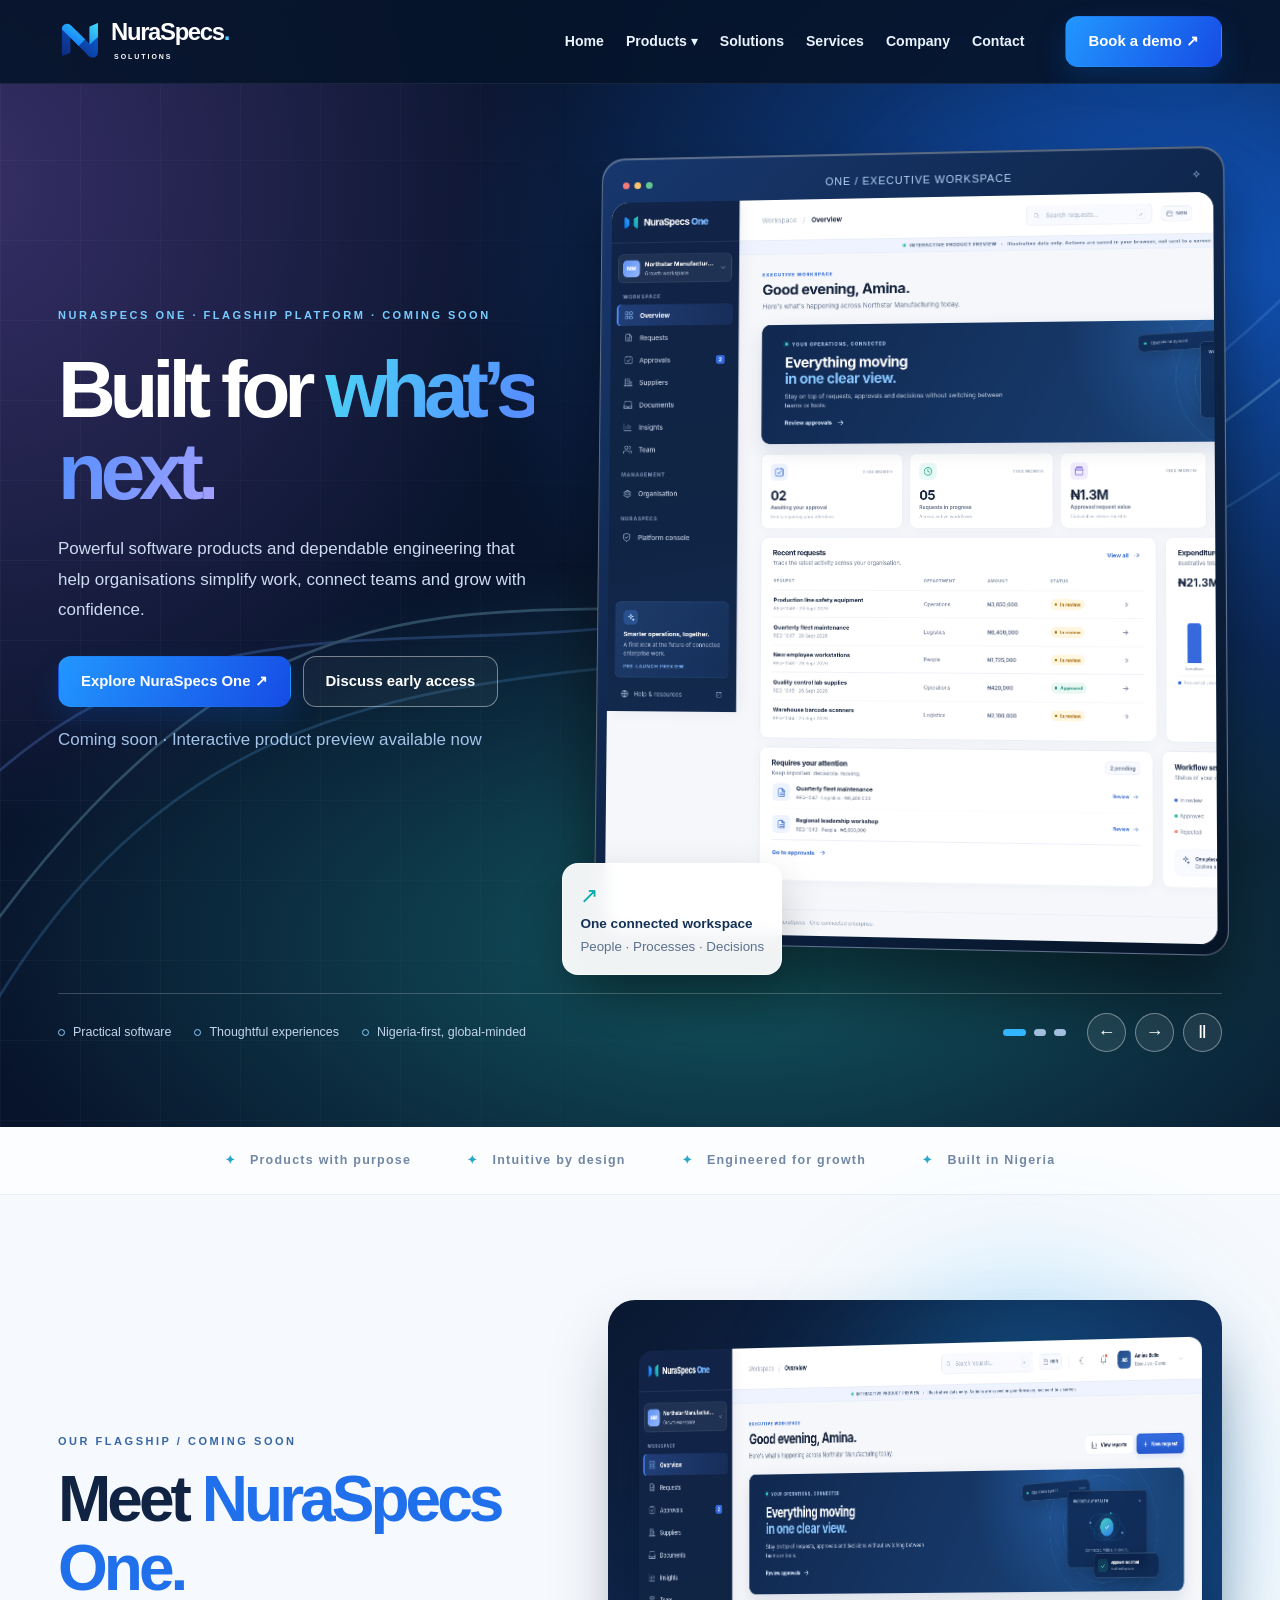
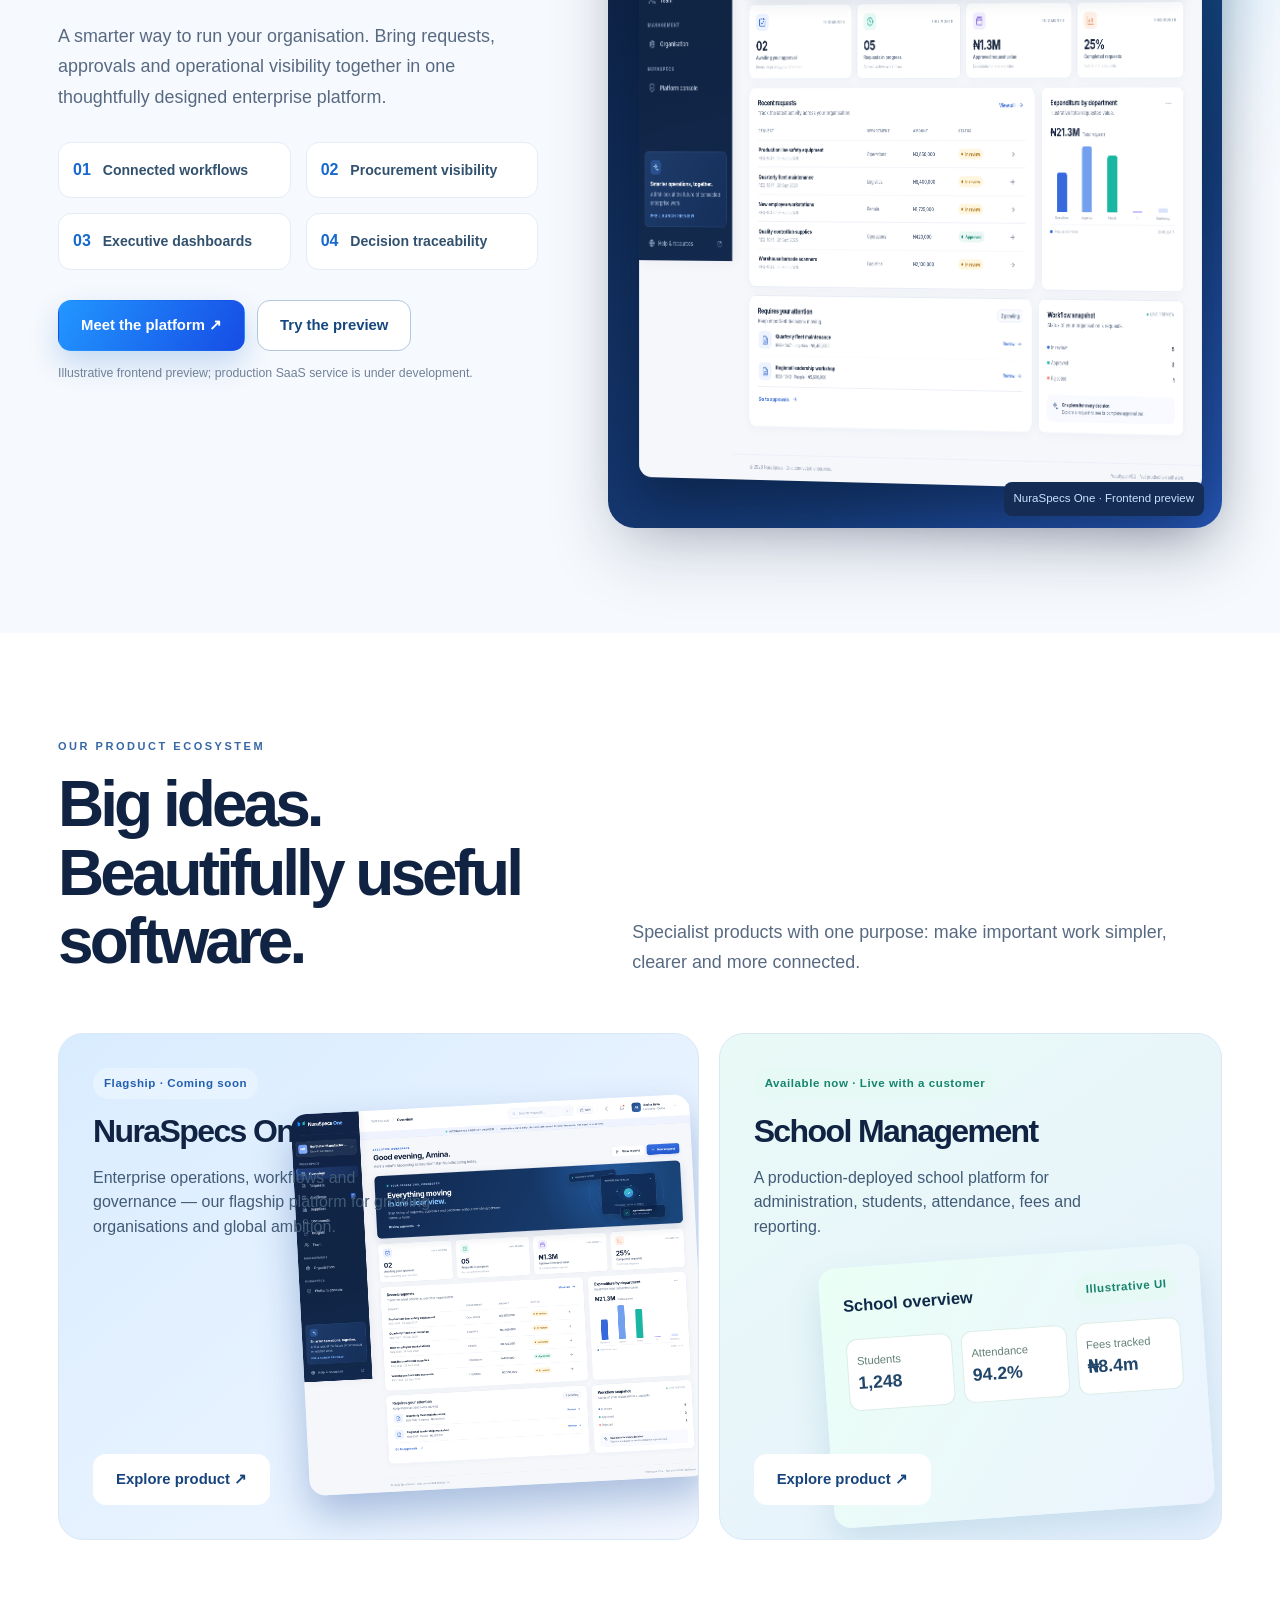
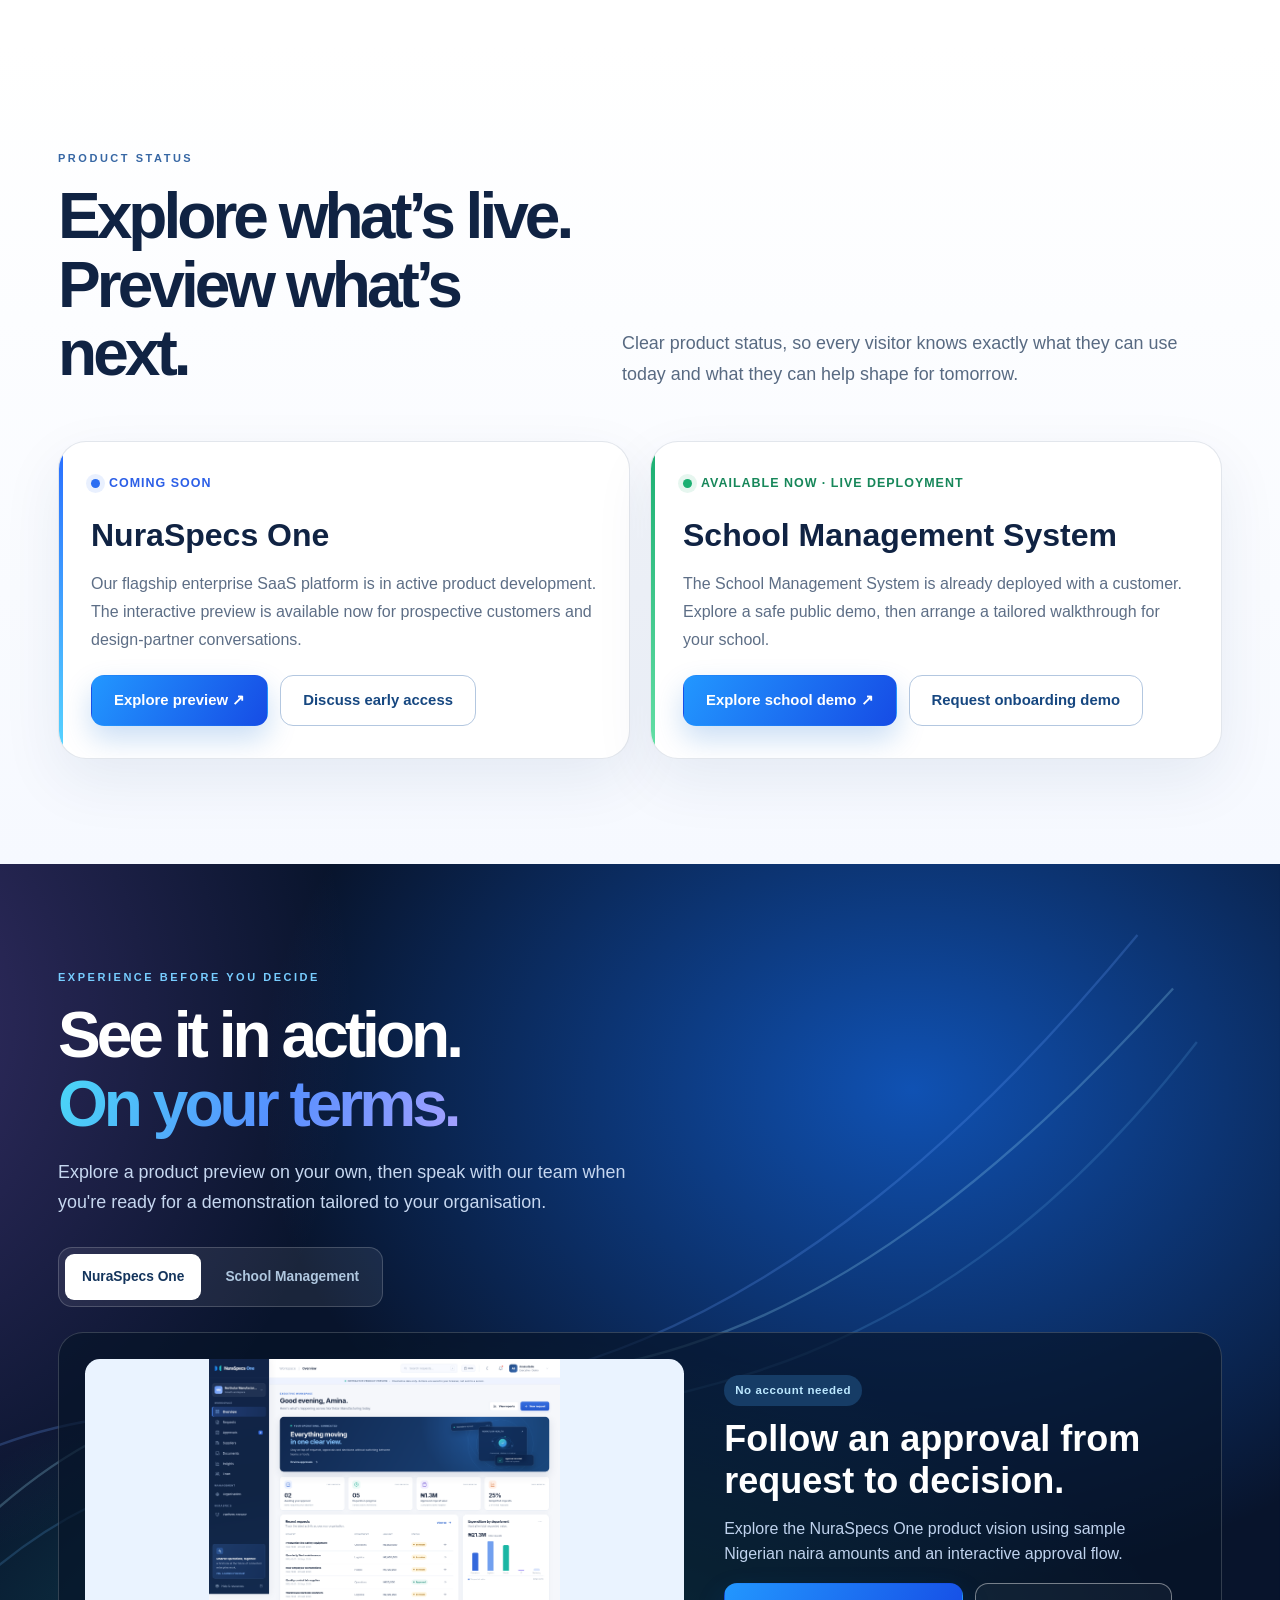
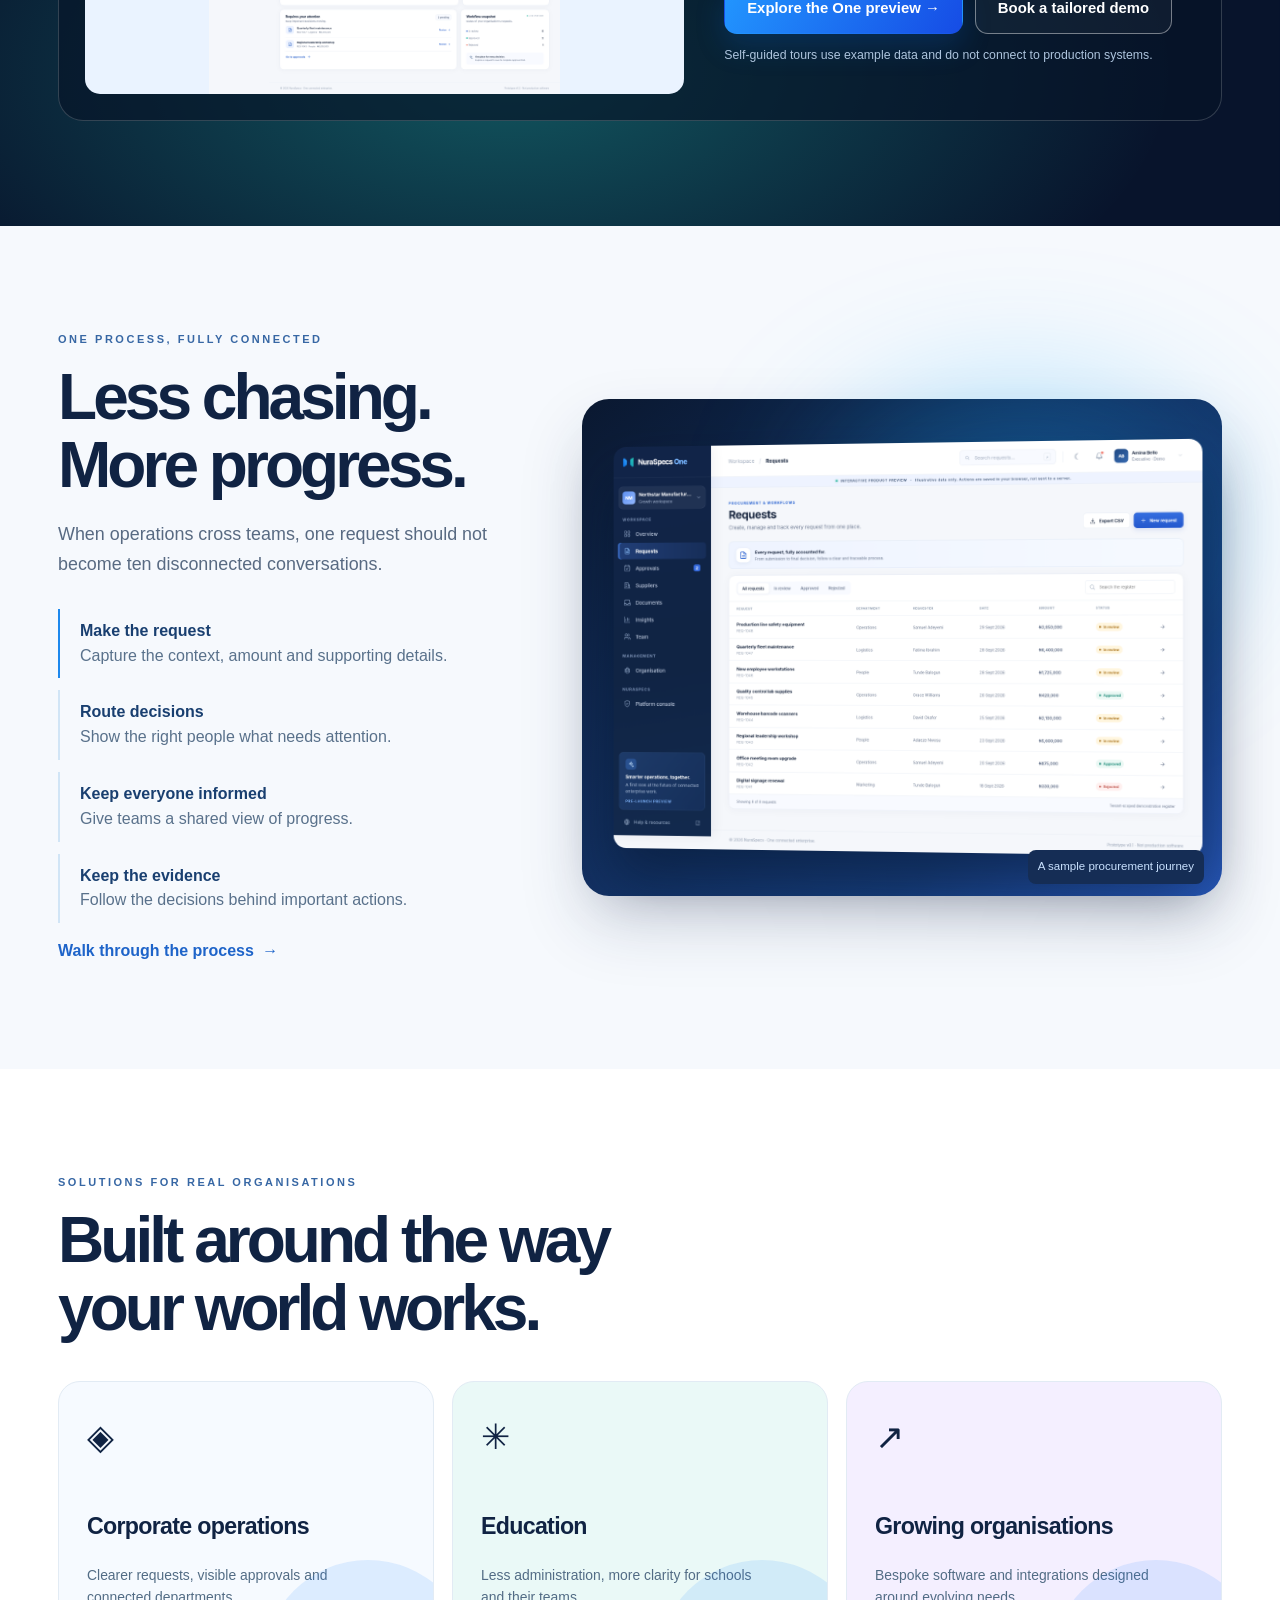
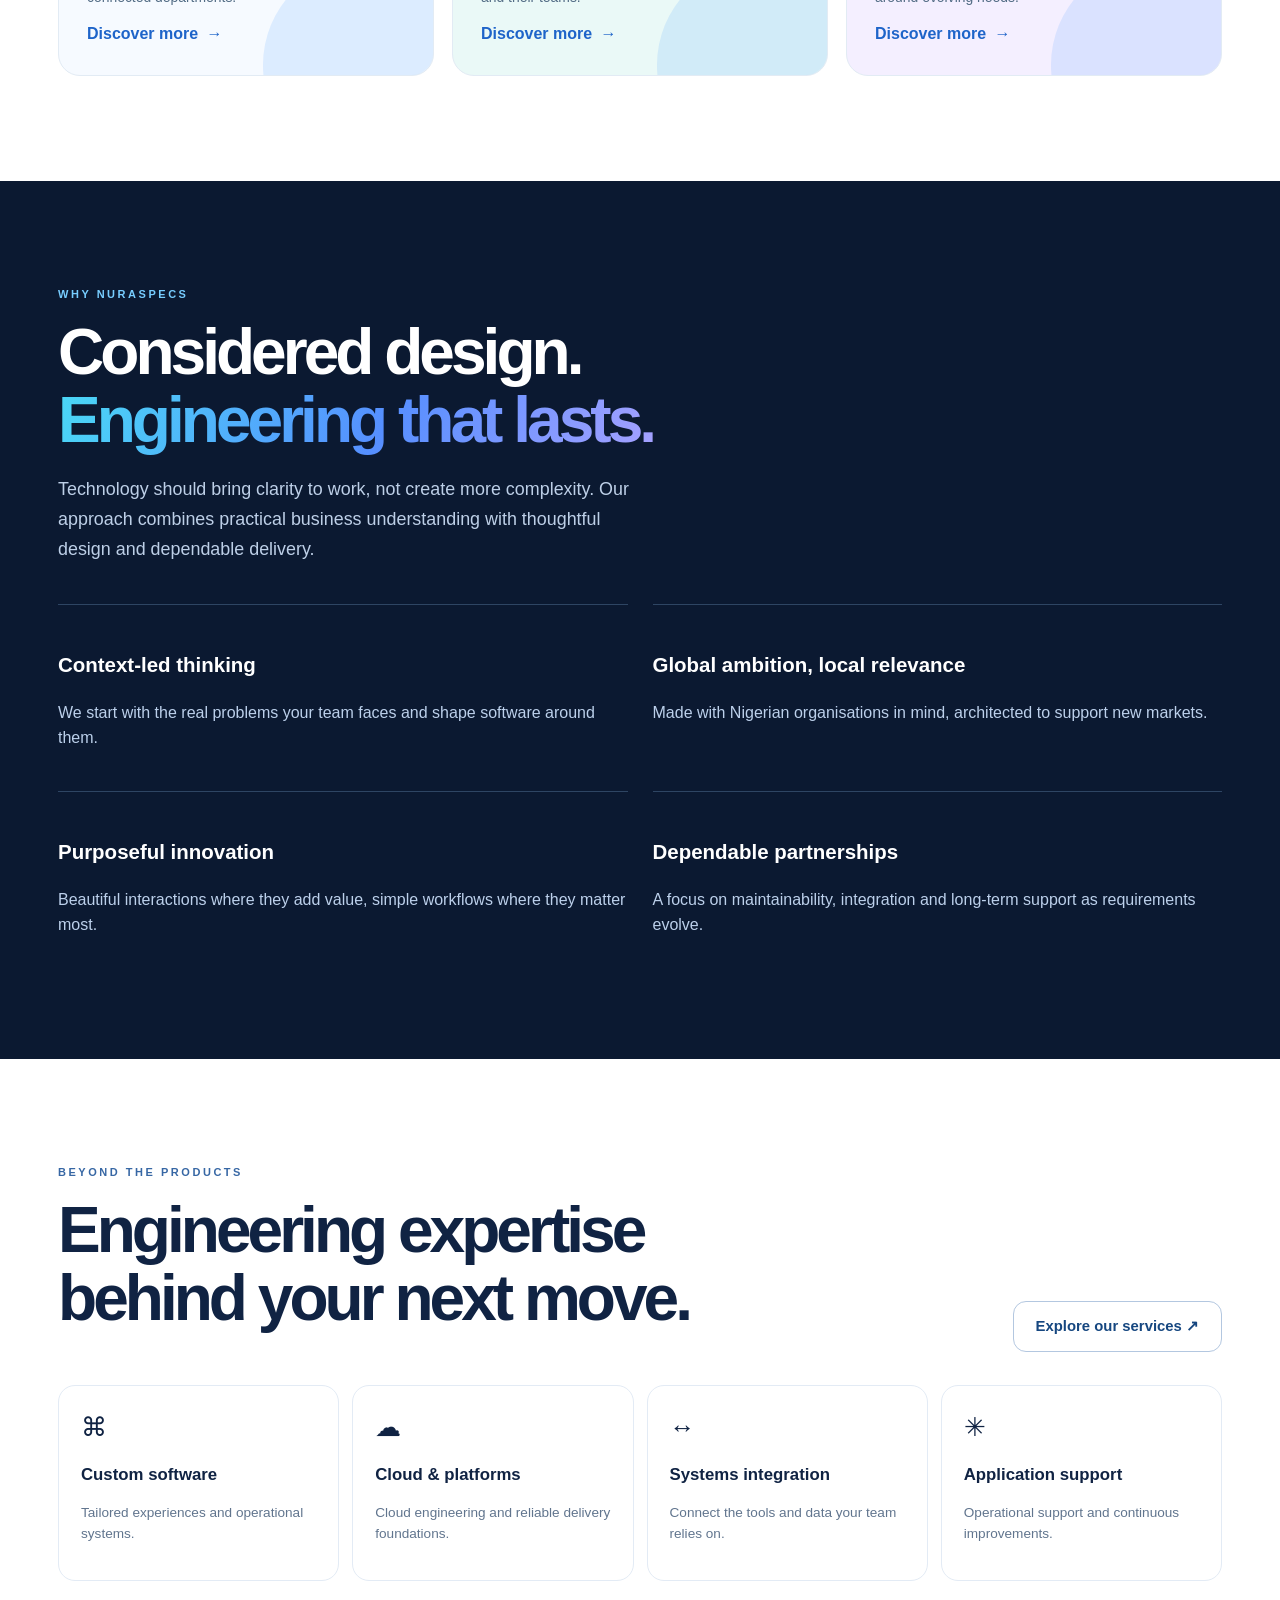
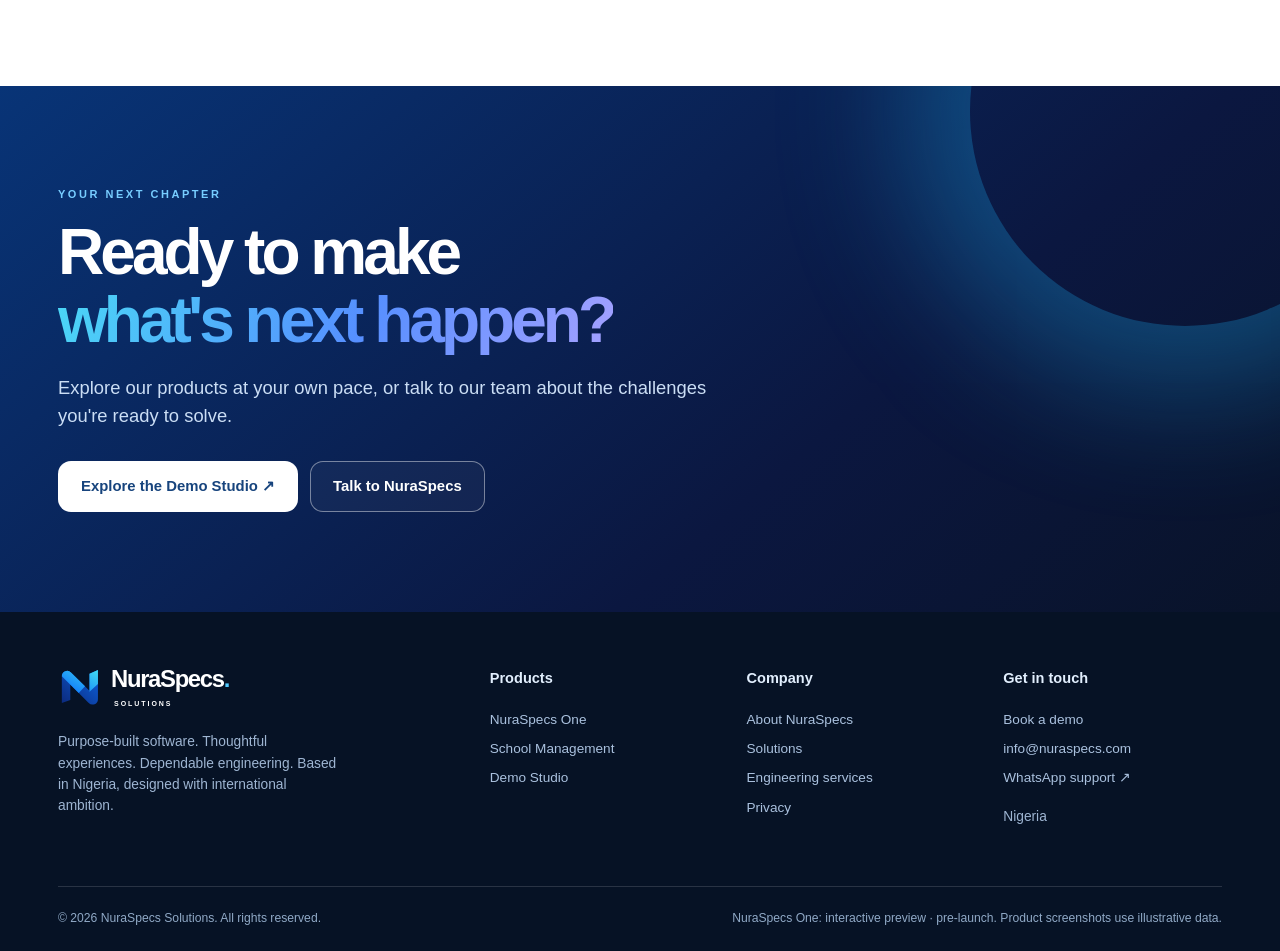
==== commit 376a8288: "Refine product positioning, demos, SEO and live product status" ====
--- a/index.html
+++ b/index.html
@@ -1,15 +1,17 @@
-<!doctype html><html lang="en"><head><meta charset="utf-8"/><meta name="viewport" content="width=device-width,initial-scale=1"/><meta name="theme-color" content="#08142c"/><meta name="description" content="Discover NuraSpecs One, our pre-launch enterprise platform, and our School Management System, already live with a customer."/><meta property="og:type" content="website"/><meta property="og:site_name" content="NuraSpecs Solutions"/><meta property="og:title" content="Home — Built for what’s next | NuraSpecs Solutions"/><meta property="og:description" content="Discover NuraSpecs One, our pre-launch enterprise platform, and our School Management System, already live with a customer."/><meta property="og:image" content="https://nuraspecs.com/assets/og-cover.svg"/><meta name="twitter:card" content="summary_large_image"/><title>Home — Built for what’s next | NuraSpecs Solutions</title><link rel="icon" href="assets/favicon.svg" type="image/svg+xml"/><link rel="stylesheet" href="assets/styles.css"/></head><body><a class="skip" href="#main">Skip to main content</a><header class="topnav"><div class="container nav-inner"><a class="brand" href="index.html" aria-label="NuraSpecs Solutions — homepage"><img src="assets/logo.svg" width="43" height="43" alt=""/><span><strong>NuraSpecs<span style="color:#51cbff">.</span></strong><small>Solutions</small></span></a>
-    <nav class="navlist" aria-label="Main navigation"><a href="index.html">Home</a><div class="navdrop"><button type="button" aria-label="Products submenu" aria-haspopup="true">Products ▾</button><div class="drop-panel"><a href="products/nuraspecs-one.html">NuraSpecs One<small>Flagship · interactive preview</small></a><a href="products/school-management.html">School Management<small>Live product · Customer deployment</small></a><a href="demo.html">Demo Studio<small>Explore each product</small></a></div></div><a href="solutions.html">Solutions</a><a href="services.html">Services</a><a href="about.html">Company</a><a href="contact.html">Contact</a></nav><a class="btn btn-primary nav-demo" href="contact.html">Book a demo ↗</a><button id="menu-toggle" class="menu-toggle" type="button" aria-expanded="false" aria-controls="mobile-menu" aria-label="Open navigation menu">☰</button>
-    </div></header><nav class="nav-overlay" id="mobile-menu" aria-label="Mobile navigation" aria-hidden="true"><a href="index.html">Home</a><a href="products/nuraspecs-one.html">NuraSpecs One <small>Flagship · pre-launch</small></a><a href="products/school-management.html">School Management</a><a href="demo.html">Demo Studio</a><a href="solutions.html">Solutions</a><a href="services.html">Services</a><a href="about.html">Company</a><a href="contact.html">Contact</a><a class="btn btn-primary" href="contact.html">Book a tailored demo ↗</a></nav><main id="main"><section class="hero" id="hero-carousel" aria-label="Product stories"><div class="container">
-<div class="hero-slide active" data-hero-slide><div class="hero-content"><div class="hero-copy"><div class="eyebrow light">Software for a brighter tomorrow</div><h1>Built for <span class="gradient-text">what’s next.</span></h1><p>Powerful software products and dependable engineering that help organisations simplify work, connect teams and grow with confidence.</p><div class="actions"><a class="btn btn-primary" href="products/nuraspecs-one.html">Explore NuraSpecs One ↗</a><a class="btn btn-ghost" href="#products">Discover our products</a></div><p class="fine" style="color:#a5c4e9;margin-top:18px">Flagship enterprise platform · Interactive preview available</p></div><div class="hero-media"><div class="hero-media-frame"><div class="hero-frame-bar"><div class="frame-dots"><i></i><i></i><i></i></div><span>ONE / EXECUTIVE WORKSPACE</span><span>✧</span></div><img src="assets/one-dashboard.png" alt="NuraSpecs One real frontend prototype showing sample procurement in naira" width="1110" height="740" fetchpriority="high"/></div><div class="float-card"><span class="float-icon">↗</span><b>One connected workspace</b><small>People · Processes · Decisions</small></div></div></div></div>
-<div class="hero-slide" data-hero-slide hidden><div class="hero-content"><div class="hero-copy"><div class="eyebrow light">NuraSpecs One / Product vision</div><h1>Make work <span class="gradient-text">flow.</span></h1><p>From a purchase request to its final approval, create visibility, accountability and a better experience for every department.</p><div class="actions"><a class="btn btn-primary" href="demo.html?product=one">Try the guided preview ↗</a><a class="btn btn-ghost" href="contact.html?product=one">Book an enterprise walkthrough</a></div><p class="fine" style="color:#a5c4e9;margin-top:18px">Frontend preview · Illustrative NGN data · Pre-launch</p></div><div class="hero-media"><div class="hero-media-frame"><div class="hero-frame-bar"><div class="frame-dots"><i></i><i></i><i></i></div><span>PROCUREMENT / REQUESTS</span><span>✧</span></div><img src="assets/one-new-request.png" alt="NuraSpecs One prototype form for creating a purchase request" loading="lazy" width="1100" height="735"/></div><div class="float-card"><span class="float-icon">✓</span><b>Every decision, visible</b><small>Request · Review · Approve</small></div></div></div></div>
-<div class="hero-slide" data-hero-slide hidden><div class="hero-content"><div class="hero-copy"><div class="eyebrow light">School Management · Live with a customer</div><h1>More time for <span class="gradient-text">learning.</span></h1><p>Already in use with a customer, our School Management System brings admissions, attendance, fees and reporting into one clearer experience.</p><div class="actions"><a class="btn btn-primary" href="products/school-management.html">Explore School Management ↗</a><a class="btn btn-ghost" href="demo.html?product=school">Explore the school demo</a></div><p class="fine" style="color:#a5c4e9;margin-top:18px">Live with a customer · Public preview uses sample data</p></div><div class="hero-media"><div class="hero-media-frame"><div class="hero-frame-bar"><div class="frame-dots"><i></i><i></i><i></i></div><span>SCHOOL MANAGEMENT / CONCEPT SCREEN</span><span>✧</span></div><div class="school-stage" aria-label="Illustrative school dashboard"><div class="school-stage-top"><strong style="font-size:1.03rem">School overview</strong><span class="pill green">Illustrative UI</span></div><div class="school-stage-grid"><div class="school-stat"><small>Students</small><strong>1,248</strong></div><div class="school-stat"><small>Attendance</small><strong>94.2%</strong></div><div class="school-stat"><small>Fees tracked</small><strong>₦8.4m</strong></div></div><div class="school-stage-bottom"><div><strong style="font-size:.83rem">Fee collection overview</strong><div class="school-bars"><i></i><i></i><i></i><i></i><i></i></div></div><div><strong style="font-size:.83rem">Today’s activity</strong><div class="school-task">Attendance <b>Submitted</b></div><div class="school-task">Admission <b>Updated</b></div><div class="school-task">School fees <b>Tracked</b></div></div></div></div></div><div class="float-card"><span class="float-icon">✳</span><b>A clearer school day</b><small>Students · Attendance · Fees</small></div></div></div></div>
-<div class="hero-bottom"><div class="signals"><span><i></i>Practical software</span><span><i></i>Thoughtful experiences</span><span><i></i>Nigeria-first, global-minded</span></div><div class="slider-controls" aria-label="Hero slide controls"><div class="slider-dots"><button class="active" type="button" aria-label="Show story 1"></button><button type="button" aria-label="Show story 2"></button><button type="button" aria-label="Show story 3"></button></div><button type="button" class="iconbtn" data-prev aria-label="Previous story">←</button><button type="button" class="iconbtn" data-next aria-label="Next story">→</button><button type="button" class="iconbtn" data-pause aria-label="Pause rotating stories" aria-pressed="false">Ⅱ</button></div></div>
+<!DOCTYPE html>
+
+<html lang="en"><head><meta charset="utf-8"/><meta content="width=device-width,initial-scale=1" name="viewport"/><meta content="#08142c" name="theme-color"/><meta content="NuraSpecs builds practical software for modern organisations. Explore NuraSpecs One, our flagship enterprise platform coming soon, and our School Management System already live with a customer." name="description"/><meta content="website" property="og:type"/><meta content="NuraSpecs Solutions" property="og:site_name"/><meta content="NuraSpecs Solutions — Enterprise Software Built in Nigeria" property="og:title"/><meta content="NuraSpecs builds practical software for modern organisations. Explore NuraSpecs One, our flagship enterprise platform coming soon, and our School Management System already live with a customer." property="og:description"/><meta content="https://nuraspecs.com/assets/og-cover.png" property="og:image"/><meta content="summary_large_image" name="twitter:card"/><title>NuraSpecs Solutions — Enterprise Software Built in Nigeria</title><link href="assets/favicon.svg" rel="icon" type="image/svg+xml"/><link href="assets/styles.css" rel="stylesheet"/><meta content="index,follow,max-image-preview:large,max-snippet:-1,max-video-preview:-1" name="robots"/><meta content="https://nuraspecs.com/" property="og:url"/><meta content="NuraSpecs Solutions — software products built in Nigeria with global ambition" property="og:image:alt"/><meta content="NuraSpecs Solutions — Enterprise Software Built in Nigeria" name="twitter:title"/><meta content="NuraSpecs builds practical software for modern organisations. Explore NuraSpecs One, our flagship enterprise platform coming soon, and our School Management System already live with a customer." name="twitter:description"/><meta content="https://nuraspecs.com/assets/og-cover.png" name="twitter:image"/><link href="https://nuraspecs.com/" rel="canonical"/><link as="image" href="assets/one-dashboard.png" rel="preload"/><script type="application/ld+json">{"@context":"https://schema.org","@graph":[{"@type":"Organization","@id":"https://nuraspecs.com/#organization","name":"NuraSpecs Solutions","url":"https://nuraspecs.com/","logo":"https://nuraspecs.com/assets/logo.svg","email":"info@nuraspecs.com","areaServed":"Global","foundingLocation":{"@type":"Country","name":"Nigeria"},"sameAs":[]},{"@type":"WebSite","@id":"https://nuraspecs.com/#website","url":"https://nuraspecs.com/","name":"NuraSpecs Solutions","publisher":{"@id":"https://nuraspecs.com/#organization"}}]}</script></head><body><a class="skip" href="#main">Skip to main content</a><header class="topnav"><div class="container nav-inner"><a aria-label="NuraSpecs Solutions — homepage" class="brand" href="index.html"><img alt="" height="43" src="assets/logo.svg" width="43"/><span><strong>NuraSpecs<span style="color:#51cbff">.</span></strong><small>Solutions</small></span></a>
+<nav aria-label="Main navigation" class="navlist"><a href="index.html">Home</a><div class="navdrop"><button aria-haspopup="true" aria-label="Products submenu" type="button">Products ▾</button><div class="drop-panel"><a href="products/nuraspecs-one.html">NuraSpecs One<small>Flagship · Coming soon</small></a><a href="products/school-management.html">School Management<small>Available now · Live product</small></a><a href="demo.html">Demo Studio<small>Explore each product</small></a></div></div><a href="solutions.html">Solutions</a><a href="services.html">Services</a><a href="about.html">Company</a><a href="contact.html">Contact</a></nav><a class="btn btn-primary nav-demo" href="contact.html">Book a demo ↗</a><button aria-controls="mobile-menu" aria-expanded="false" aria-label="Open navigation menu" class="menu-toggle" id="menu-toggle" type="button">☰</button>
+</div></header><nav aria-hidden="true" aria-label="Mobile navigation" class="nav-overlay" id="mobile-menu"><a href="index.html">Home</a><a href="products/nuraspecs-one.html">NuraSpecs One <small>Flagship · Coming soon</small></a><a href="products/school-management.html">School Management</a><a href="demo.html">Demo Studio</a><a href="solutions.html">Solutions</a><a href="services.html">Services</a><a href="about.html">Company</a><a href="contact.html">Contact</a><a class="btn btn-primary" href="contact.html">Book a tailored demo ↗</a></nav><main id="main"><section aria-label="Product stories" class="hero" id="hero-carousel"><div class="container">
+<div class="hero-slide active" data-hero-slide=""><div class="hero-content"><div class="hero-copy"><div class="eyebrow light">NuraSpecs One · Flagship platform · Coming soon</div><h1>Built for <span class="gradient-text">what’s next.</span></h1><p>Powerful software products and dependable engineering that help organisations simplify work, connect teams and grow with confidence.</p><div class="actions"><a class="btn btn-primary" href="products/nuraspecs-one.html">Explore NuraSpecs One ↗</a><a class="btn btn-ghost" href="contact.html?product=one">Discuss early access</a></div><p class="fine" style="color:#a5c4e9;margin-top:18px">Coming soon · Interactive product preview available now</p></div><div class="hero-media"><div class="hero-media-frame"><div class="hero-frame-bar"><div class="frame-dots"><i></i><i></i><i></i></div><span>ONE / EXECUTIVE WORKSPACE</span><span>✧</span></div><img alt="NuraSpecs One real frontend prototype showing sample procurement in naira" fetchpriority="high" height="740" src="assets/one-dashboard.png" width="1110"/></div><div class="float-card"><span class="float-icon">↗</span><b>One connected workspace</b><small>People · Processes · Decisions</small></div></div></div></div>
+<div class="hero-slide" data-hero-slide="" hidden=""><div class="hero-content"><div class="hero-copy"><div class="eyebrow light">NuraSpecs One / Product vision</div><h1>Make work <span class="gradient-text">flow.</span></h1><p>From a purchase request to its final approval, create visibility, accountability and a better experience for every department.</p><div class="actions"><a class="btn btn-primary" href="demo.html?product=one">Try the guided preview ↗</a><a class="btn btn-ghost" href="contact.html?product=one">Book an enterprise walkthrough</a></div><p class="fine" style="color:#a5c4e9;margin-top:18px">Frontend preview · Illustrative NGN data · Pre-launch</p></div><div class="hero-media"><div class="hero-media-frame"><div class="hero-frame-bar"><div class="frame-dots"><i></i><i></i><i></i></div><span>PROCUREMENT / REQUESTS</span><span>✧</span></div><img alt="NuraSpecs One prototype form for creating a purchase request" height="735" loading="lazy" src="assets/one-new-request.png" width="1100"/></div><div class="float-card"><span class="float-icon">✓</span><b>Every decision, visible</b><small>Request · Review · Approve</small></div></div></div></div>
+<div class="hero-slide" data-hero-slide="" hidden=""><div class="hero-content"><div class="hero-copy"><div class="eyebrow light">School Management · Live with a customer</div><h1>More time for <span class="gradient-text">learning.</span></h1><p>Already in use with a customer, our School Management System brings admissions, attendance, fees and reporting into one clearer experience.</p><div class="actions"><a class="btn btn-primary" href="products/school-management.html">Explore School Management ↗</a><a class="btn btn-ghost" href="demo.html?product=school">Explore the school demo</a></div><p class="fine" style="color:#a5c4e9;margin-top:18px">Live with a customer · Public preview uses sample data</p></div><div class="hero-media"><div class="hero-media-frame"><div class="hero-frame-bar"><div class="frame-dots"><i></i><i></i><i></i></div><span>SCHOOL MANAGEMENT / CONCEPT SCREEN</span><span>✧</span></div><div aria-label="Illustrative school dashboard" class="school-stage"><div class="school-stage-top"><strong style="font-size:1.03rem">School overview</strong><span class="pill green">Illustrative UI</span></div><div class="school-stage-grid"><div class="school-stat"><small>Students</small><strong>1,248</strong></div><div class="school-stat"><small>Attendance</small><strong>94.2%</strong></div><div class="school-stat"><small>Fees tracked</small><strong>₦8.4m</strong></div></div><div class="school-stage-bottom"><div><strong style="font-size:.83rem">Fee collection overview</strong><div class="school-bars"><i></i><i></i><i></i><i></i><i></i></div></div><div><strong style="font-size:.83rem">Today’s activity</strong><div class="school-task">Attendance <b>Submitted</b></div><div class="school-task">Admission <b>Updated</b></div><div class="school-task">School fees <b>Tracked</b></div></div></div></div></div><div class="float-card"><span class="float-icon">✳</span><b>A clearer school day</b><small>Students · Attendance · Fees</small></div></div></div></div>
+<div class="hero-bottom"><div class="signals"><span><i></i>Practical software</span><span><i></i>Thoughtful experiences</span><span><i></i>Nigeria-first, global-minded</span></div><div aria-label="Hero slide controls" class="slider-controls"><div class="slider-dots"><button aria-label="Show story 1" class="active" type="button"></button><button aria-label="Show story 2" type="button"></button><button aria-label="Show story 3" type="button"></button></div><button aria-label="Previous story" class="iconbtn" data-prev="" type="button">←</button><button aria-label="Next story" class="iconbtn" data-next="" type="button">→</button><button aria-label="Pause rotating stories" aria-pressed="false" class="iconbtn" data-pause="" type="button">Ⅱ</button></div></div>
 </div></section><div class="logo-ribbon"><div class="container ribbon"><span>Products with purpose</span><span>Intuitive by design</span><span>Engineered for growth</span><span>Built in Nigeria</span></div></div>
-<section class="section spotlight" id="flagship"><div class="container spotgrid"><div class="reveal"><div class="eyebrow">Our flagship / Pre-launch</div><h2>Meet <span style="color:#206feb">NuraSpecs One.</span></h2><p class="lead">A smarter way to run your organisation. Bring requests, approvals and operational visibility together in one thoughtfully designed enterprise platform.</p><div class="spotlist"><div><strong>01</strong> Connected workflows</div><div><strong>02</strong> Procurement visibility</div><div><strong>03</strong> Executive dashboards</div><div><strong>04</strong> Decision traceability</div></div><div class="actions"><a class="btn btn-primary" href="products/nuraspecs-one.html">Meet the platform ↗</a><a class="btn btn-outline" href="demo.html?product=one">Try the preview</a></div><p class="fine">Illustrative frontend preview; production SaaS service is under development.</p></div><div class="stage-panel reveal"><img loading="lazy" src="assets/one-dashboard.png" alt="NuraSpecs One prototype dashboard showing illustrative Nigerian naira values" width="1110" height="740"/><span class="stage-label">NuraSpecs One · Frontend preview</span></div></div></section>
-<section class="section" id="products"><div class="container"><div class="section-top reveal"><div><div class="eyebrow">Our product ecosystem</div><h2>Big ideas. <br/>Beautifully useful software.</h2></div><p class="lead">Specialist products with one purpose: make important work simpler, clearer and more connected.</p></div><div class="product-grid"><article class="product-tile enterprise reveal"><div class="tile-head"><span class="pill">Flagship · Pre-launch</span><h3>NuraSpecs One</h3><p>Enterprise operations, workflows and governance — built for growing organisations and global ambition.</p></div><div class="tile-media"><img loading="lazy" src="assets/one-dashboard.png" alt="NuraSpecs One screenshot"/></div><div class="tile-actions"><a class="btn btn-white" href="products/nuraspecs-one.html">Explore product ↗</a></div></article><article class="product-tile education reveal"><div class="tile-head"><span class="pill green">Live · In customer use</span><h3>School Management</h3><p>Already deployed with a customer. Bring administration, students, attendance, fees and reporting into a more intuitive workspace.</p></div><div class="tile-media"><div class="school-stage" aria-label="Illustrative school dashboard"><div class="school-stage-top"><strong style="font-size:1.03rem">School overview</strong><span class="pill green">Illustrative UI</span></div><div class="school-stage-grid"><div class="school-stat"><small>Students</small><strong>1,248</strong></div><div class="school-stat"><small>Attendance</small><strong>94.2%</strong></div><div class="school-stat"><small>Fees tracked</small><strong>₦8.4m</strong></div></div><div class="school-stage-bottom"><div><strong style="font-size:.83rem">Fee collection overview</strong><div class="school-bars"><i></i><i></i><i></i><i></i><i></i></div></div><div><strong style="font-size:.83rem">Today’s activity</strong><div class="school-task">Attendance <b>Submitted</b></div><div class="school-task">Admission <b>Updated</b></div><div class="school-task">School fees <b>Tracked</b></div></div></div></div></div><div class="tile-actions"><a class="btn btn-white" href="products/school-management.html">Explore product ↗</a></div></article></div></div></section>
-<section class="section demo-section" id="home-demo-studio"><div class="container"><div class="eyebrow light">Experience before you decide</div><h2>See it in action.<br/><span class="gradient-text">On your terms.</span></h2><p class="lead">Explore a product preview on your own, then speak with our team when you're ready for a demonstration tailored to your organisation.</p><div role="tablist" aria-label="Choose a product demonstration" class="demo-selector"><button class="active" data-studio="one" role="tab" aria-selected="true" type="button">NuraSpecs One</button><button data-studio="school" role="tab" aria-selected="false" type="button">School Management</button></div><div class="demo-showcase reveal"><div class="demo-visual"><img id="studio-image" alt="" src="assets/one-dashboard.png" loading="lazy"/><div id="studio-school" hidden><div class="school-stage" aria-label="Illustrative school dashboard"><div class="school-stage-top"><strong style="font-size:1.03rem">School overview</strong><span class="pill green">Illustrative UI</span></div><div class="school-stage-grid"><div class="school-stat"><small>Students</small><strong>1,248</strong></div><div class="school-stat"><small>Attendance</small><strong>94.2%</strong></div><div class="school-stat"><small>Fees tracked</small><strong>₦8.4m</strong></div></div><div class="school-stage-bottom"><div><strong style="font-size:.83rem">Fee collection overview</strong><div class="school-bars"><i></i><i></i><i></i><i></i><i></i></div></div><div><strong style="font-size:.83rem">Today’s activity</strong><div class="school-task">Attendance <b>Submitted</b></div><div class="school-task">Admission <b>Updated</b></div><div class="school-task">School fees <b>Tracked</b></div></div></div></div></div></div><div class="demo-copy"><span class="pill dark">No account needed</span><h3 id="studio-title">Follow an approval from request to decision.</h3><p id="studio-desc">Explore the NuraSpecs One product vision using sample Nigerian naira amounts and an interactive approval flow.</p><div class="actions"><a id="studio-link" class="btn btn-primary" href="demo.html?product=one">Explore the One preview →</a><a id="studio-book" class="btn btn-ghost" href="contact.html?product=one">Book a tailored demo</a></div><p class="fine" style="color:#adc4dd">Self-guided tours use example data and do not connect to production systems.</p></div></div></div></section>
-<section class="section feature-story"><div class="container story-grid"><div class="reveal"><div class="eyebrow">One process, fully connected</div><h2>Less chasing.<br/>More progress.</h2><p class="lead">When operations cross teams, one request should not become ten disconnected conversations.</p><ol class="steps-list" style="padding:0"><li class="active"><strong>Make the request</strong>Capture the context, amount and supporting details.</li><li><strong>Route decisions</strong>Show the right people what needs attention.</li><li><strong>Keep everyone informed</strong>Give teams a shared view of progress.</li><li><strong>Keep the evidence</strong>Follow the decisions behind important actions.</li></ol><a class="btn-link" href="demo.html?product=one">Walk through the process</a></div><div class="stage-panel reveal"><img src="assets/one-requests.png" alt="NuraSpecs One procurement requests frontend preview" loading="lazy"/><span class="stage-label">A sample procurement journey</span></div></div></section>
+<section class="section spotlight" id="flagship"><div class="container spotgrid"><div class="reveal"><div class="eyebrow">Our flagship / Coming soon</div><h2>Meet <span style="color:#206feb">NuraSpecs One.</span></h2><p class="lead">A smarter way to run your organisation. Bring requests, approvals and operational visibility together in one thoughtfully designed enterprise platform.</p><div class="spotlist"><div><strong>01</strong> Connected workflows</div><div><strong>02</strong> Procurement visibility</div><div><strong>03</strong> Executive dashboards</div><div><strong>04</strong> Decision traceability</div></div><div class="actions"><a class="btn btn-primary" href="products/nuraspecs-one.html">Meet the platform ↗</a><a class="btn btn-outline" href="demo.html?product=one">Try the preview</a></div><p class="fine">Illustrative frontend preview; production SaaS service is under development.</p></div><div class="stage-panel reveal"><img alt="NuraSpecs One prototype dashboard showing illustrative Nigerian naira values" height="740" loading="lazy" src="assets/one-dashboard.png" width="1110"/><span class="stage-label">NuraSpecs One · Frontend preview</span></div></div></section>
+<section class="section" id="products"><div class="container"><div class="section-top reveal"><div><div class="eyebrow">Our product ecosystem</div><h2>Big ideas. <br/>Beautifully useful software.</h2></div><p class="lead">Specialist products with one purpose: make important work simpler, clearer and more connected.</p></div><div class="product-grid"><article class="product-tile enterprise reveal"><div class="tile-head"><span class="pill">Flagship · Coming soon</span><h3>NuraSpecs One</h3><p>Enterprise operations, workflows and governance — our flagship platform for growing organisations and global ambition.</p></div><div class="tile-media"><img alt="NuraSpecs One screenshot" loading="lazy" src="assets/one-dashboard.png"/></div><div class="tile-actions"><a class="btn btn-white" href="products/nuraspecs-one.html">Explore product ↗</a></div></article><article class="product-tile education reveal"><div class="tile-head"><span class="pill green">Available now · Live with a customer</span><h3>School Management</h3><p>A production-deployed school platform for administration, students, attendance, fees and reporting.</p></div><div class="tile-media"><div aria-label="Illustrative school dashboard" class="school-stage"><div class="school-stage-top"><strong style="font-size:1.03rem">School overview</strong><span class="pill green">Illustrative UI</span></div><div class="school-stage-grid"><div class="school-stat"><small>Students</small><strong>1,248</strong></div><div class="school-stat"><small>Attendance</small><strong>94.2%</strong></div><div class="school-stat"><small>Fees tracked</small><strong>₦8.4m</strong></div></div><div class="school-stage-bottom"><div><strong style="font-size:.83rem">Fee collection overview</strong><div class="school-bars"><i></i><i></i><i></i><i></i><i></i></div></div><div><strong style="font-size:.83rem">Today’s activity</strong><div class="school-task">Attendance <b>Submitted</b></div><div class="school-task">Admission <b>Updated</b></div><div class="school-task">School fees <b>Tracked</b></div></div></div></div></div><div class="tile-actions"><a class="btn btn-white" href="products/school-management.html">Explore product ↗</a></div></article></div></div></section><section class="section status-section" id="product-status"><div class="container"><div class="section-top reveal"><div><div class="eyebrow">Product status</div><h2>Explore what’s live.<br/>Preview what’s next.</h2></div><p class="lead">Clear product status, so every visitor knows exactly what they can use today and what they can help shape for tomorrow.</p></div><div class="status-grid"><article class="status-card status-coming reveal"><div class="status-top"><span class="status-dot"></span><span>Coming soon</span></div><h3>NuraSpecs One</h3><p>Our flagship enterprise SaaS platform is in active product development. The interactive preview is available now for prospective customers and design-partner conversations.</p><div class="actions"><a class="btn btn-primary" href="demo.html?product=one">Explore preview ↗</a><a class="btn btn-outline" href="contact.html?product=one">Discuss early access</a></div></article><article class="status-card status-live reveal"><div class="status-top"><span class="status-dot"></span><span>Available now · Live deployment</span></div><h3>School Management System</h3><p>The School Management System is already deployed with a customer. Explore a safe public demo, then arrange a tailored walkthrough for your school.</p><div class="actions"><a class="btn btn-primary" href="demo.html?product=school">Explore school demo ↗</a><a class="btn btn-outline" href="contact.html?product=school">Request onboarding demo</a></div></article></div></div></section>
+<section class="section demo-section" id="home-demo-studio"><div class="container"><div class="eyebrow light">Experience before you decide</div><h2>See it in action.<br/><span class="gradient-text">On your terms.</span></h2><p class="lead">Explore a product preview on your own, then speak with our team when you're ready for a demonstration tailored to your organisation.</p><div aria-label="Choose a product demonstration" class="demo-selector" role="tablist"><button aria-selected="true" class="active" data-studio="one" role="tab" type="button">NuraSpecs One</button><button aria-selected="false" data-studio="school" role="tab" type="button">School Management</button></div><div class="demo-showcase reveal"><div class="demo-visual"><img alt="" id="studio-image" loading="lazy" src="assets/one-dashboard.png"/><div hidden="" id="studio-school"><div aria-label="Illustrative school dashboard" class="school-stage"><div class="school-stage-top"><strong style="font-size:1.03rem">School overview</strong><span class="pill green">Illustrative UI</span></div><div class="school-stage-grid"><div class="school-stat"><small>Students</small><strong>1,248</strong></div><div class="school-stat"><small>Attendance</small><strong>94.2%</strong></div><div class="school-stat"><small>Fees tracked</small><strong>₦8.4m</strong></div></div><div class="school-stage-bottom"><div><strong style="font-size:.83rem">Fee collection overview</strong><div class="school-bars"><i></i><i></i><i></i><i></i><i></i></div></div><div><strong style="font-size:.83rem">Today’s activity</strong><div class="school-task">Attendance <b>Submitted</b></div><div class="school-task">Admission <b>Updated</b></div><div class="school-task">School fees <b>Tracked</b></div></div></div></div></div></div><div class="demo-copy"><span class="pill dark">No account needed</span><h3 id="studio-title">Follow an approval from request to decision.</h3><p id="studio-desc">Explore the NuraSpecs One product vision using sample Nigerian naira amounts and an interactive approval flow.</p><div class="actions"><a class="btn btn-primary" href="demo.html?product=one" id="studio-link">Explore the One preview →</a><a class="btn btn-ghost" href="contact.html?product=one" id="studio-book">Book a tailored demo</a></div><p class="fine" style="color:#adc4dd">Self-guided tours use example data and do not connect to production systems.</p></div></div></div></section>
+<section class="section feature-story"><div class="container story-grid"><div class="reveal"><div class="eyebrow">One process, fully connected</div><h2>Less chasing.<br/>More progress.</h2><p class="lead">When operations cross teams, one request should not become ten disconnected conversations.</p><ol class="steps-list" style="padding:0"><li class="active"><strong>Make the request</strong>Capture the context, amount and supporting details.</li><li><strong>Route decisions</strong>Show the right people what needs attention.</li><li><strong>Keep everyone informed</strong>Give teams a shared view of progress.</li><li><strong>Keep the evidence</strong>Follow the decisions behind important actions.</li></ol><a class="btn-link" href="demo.html?product=one">Walk through the process</a></div><div class="stage-panel reveal"><img alt="NuraSpecs One procurement requests frontend preview" loading="lazy" src="assets/one-requests.png"/><span class="stage-label">A sample procurement journey</span></div></div></section>
 <section class="section" id="solutions"><div class="container"><div class="eyebrow">Solutions for real organisations</div><h2>Built around the way<br/>your world works.</h2><div class="solutions-grid"><a class="solution reveal" href="solutions.html#enterprise"><span class="big-icon">◈</span><h3>Corporate operations</h3><p>Clearer requests, visible approvals and connected departments.</p><span class="btn-link">Discover more</span></a><a class="solution reveal" href="solutions.html#education"><span class="big-icon">✳</span><h3>Education</h3><p>Less administration, more clarity for schools and their teams.</p><span class="btn-link">Discover more</span></a><a class="solution reveal" href="solutions.html#bespoke"><span class="big-icon">↗</span><h3>Growing organisations</h3><p>Bespoke software and integrations designed around evolving needs.</p><span class="btn-link">Discover more</span></a></div></div></section>
 <section class="section editorial"><div class="container"><div class="eyebrow light">Why NuraSpecs</div><h2>Considered design.<br/><span class="gradient-text">Engineering that lasts.</span></h2><p class="lead">Technology should bring clarity to work, not create more complexity. Our approach combines practical business understanding with thoughtful design and dependable delivery.</p><div class="editorial-grid"><div class="editorial-block"><h3>Context-led thinking</h3><p>We start with the real problems your team faces and shape software around them.</p></div><div class="editorial-block"><h3>Global ambition, local relevance</h3><p>Made with Nigerian organisations in mind, architected to support new markets.</p></div><div class="editorial-block"><h3>Purposeful innovation</h3><p>Beautiful interactions where they add value, simple workflows where they matter most.</p></div><div class="editorial-block"><h3>Dependable partnerships</h3><p>A focus on maintainability, integration and long-term support as requirements evolve.</p></div></div></div></section>
-<section class="section" id="services"><div class="container"><div class="section-top"><div><div class="eyebrow">Beyond the products</div><h2>Engineering expertise<br/>behind your next move.</h2></div><a class="btn btn-outline" href="services.html">Explore our services ↗</a></div><div class="service-grid"><div class="service"><span style="font-size:1.6rem">⌘</span><b>Custom software</b><p>Tailored experiences and operational systems.</p></div><div class="service"><span style="font-size:1.6rem">☁</span><b>Cloud & platforms</b><p>Cloud engineering and reliable delivery foundations.</p></div><div class="service"><span style="font-size:1.6rem">↔</span><b>Systems integration</b><p>Connect the tools and data your team relies on.</p></div><div class="service"><span style="font-size:1.6rem">✳</span><b>Application support</b><p>Operational support and continuous improvements.</p></div></div></div></section><section class="closing"><div class="container"><div class="eyebrow light">Your next chapter</div><h2>Ready to make<br/><span class="gradient-text">what's next happen?</span></h2><p>Explore our products at your own pace, or talk to our team about the challenges you're ready to solve.</p><div class="actions"><a class="btn btn-white" href="demo.html">Explore the Demo Studio ↗</a><a class="btn btn-ghost" href="contact.html">Talk to NuraSpecs</a></div></div></section></main><footer class="footer"><div class="container"><div class="footergrid"><div class="footcompany"><a class="brand" href="index.html" aria-label="NuraSpecs Solutions — homepage"><img src="assets/logo.svg" width="43" height="43" alt=""/><span><strong>NuraSpecs<span style="color:#51cbff">.</span></strong><small>Solutions</small></span></a><p>Purpose-built software. Thoughtful experiences. Dependable engineering. Based in Nigeria, designed with international ambition.</p></div><div><h4>Products</h4><a href="products/nuraspecs-one.html">NuraSpecs One</a><a href="products/school-management.html">School Management</a><a href="demo.html">Demo Studio</a></div><div><h4>Company</h4><a href="about.html">About NuraSpecs</a><a href="solutions.html">Solutions</a><a href="services.html">Engineering services</a><a href="privacy.html">Privacy</a></div><div><h4>Get in touch</h4><a href="contact.html">Book a demo</a><a href="mailto:info@nuraspecs.com">info@nuraspecs.com</a><a target="_blank" rel="noopener noreferrer" href="https://wa.me/2348038455341">WhatsApp support ↗</a><p>Nigeria</p></div></div><div class="footbase"><span>© 2026 NuraSpecs Solutions. All rights reserved.</span><span>NuraSpecs One: interactive preview · pre-launch. Product screenshots use illustrative data.</span></div></div></footer><button id="back-to-top" class="backtop" aria-label="Back to top">↑</button><script defer src="assets/app.js"></script></body></html>+<section class="section" id="services"><div class="container"><div class="section-top"><div><div class="eyebrow">Beyond the products</div><h2>Engineering expertise<br/>behind your next move.</h2></div><a class="btn btn-outline" href="services.html">Explore our services ↗</a></div><div class="service-grid"><div class="service"><span style="font-size:1.6rem">⌘</span><b>Custom software</b><p>Tailored experiences and operational systems.</p></div><div class="service"><span style="font-size:1.6rem">☁</span><b>Cloud &amp; platforms</b><p>Cloud engineering and reliable delivery foundations.</p></div><div class="service"><span style="font-size:1.6rem">↔</span><b>Systems integration</b><p>Connect the tools and data your team relies on.</p></div><div class="service"><span style="font-size:1.6rem">✳</span><b>Application support</b><p>Operational support and continuous improvements.</p></div></div></div></section><section class="closing"><div class="container"><div class="eyebrow light">Your next chapter</div><h2>Ready to make<br/><span class="gradient-text">what's next happen?</span></h2><p>Explore our products at your own pace, or talk to our team about the challenges you're ready to solve.</p><div class="actions"><a class="btn btn-white" href="demo.html">Explore the Demo Studio ↗</a><a class="btn btn-ghost" href="contact.html">Talk to NuraSpecs</a></div></div></section></main><footer class="footer"><div class="container"><div class="footergrid"><div class="footcompany"><a aria-label="NuraSpecs Solutions — homepage" class="brand" href="index.html"><img alt="" height="43" src="assets/logo.svg" width="43"/><span><strong>NuraSpecs<span style="color:#51cbff">.</span></strong><small>Solutions</small></span></a><p>Purpose-built software. Thoughtful experiences. Dependable engineering. Based in Nigeria, designed with international ambition.</p></div><div><h4>Products</h4><a href="products/nuraspecs-one.html">NuraSpecs One</a><a href="products/school-management.html">School Management</a><a href="demo.html">Demo Studio</a></div><div><h4>Company</h4><a href="about.html">About NuraSpecs</a><a href="solutions.html">Solutions</a><a href="services.html">Engineering services</a><a href="privacy.html">Privacy</a></div><div><h4>Get in touch</h4><a href="contact.html">Book a demo</a><a href="mailto:info@nuraspecs.com">info@nuraspecs.com</a><a href="https://wa.me/2348038455341" rel="noopener noreferrer" target="_blank">WhatsApp support ↗</a><p>Nigeria</p></div></div><div class="footbase"><span>© 2026 NuraSpecs Solutions. All rights reserved.</span><span>NuraSpecs One: interactive preview · pre-launch. Product screenshots use illustrative data.</span></div></div></footer><button aria-label="Back to top" class="backtop" id="back-to-top">↑</button><script defer="" src="assets/app.js"></script></body></html>
--- a/assets/styles.css
+++ b/assets/styles.css
@@ -6,3 +6,17 @@
 @media(max-width:650px){.container{padding:0 19px}.section{padding:72px 0}.section-tight{padding:57px 0}.topnav .nav-inner{height:73px}.nav-overlay{inset:73px 0 0}.brand img{width:38px;height:38px}.brand strong{font-size:1.34rem}.hero{padding:112px 0 42px}.hero-copy h1{font-size:clamp(3.2rem,12vw,4.35rem);margin:17px 0}.hero-copy p{font-size:.98rem}.hero-content{gap:23px}.hero-media-frame{transform:none;border-radius:14px;padding:5px}.hero-media-frame:hover{transform:none}.hero-media-frame img{border-radius:9px}.hero-frame-bar{font-size:.55rem}.float-card{left:0;bottom:-14px;transform:scale(.84);transform-origin:left bottom;animation:none}.hero-bottom{margin-top:42px}.hero-bottom .signals{gap:12px;font-size:.68rem}.ribbon{gap:14px;justify-content:space-between;font-size:.6rem}.ribbon span:before{margin-right:4px}.section h2,.closing h2{font-size:clamp(2.2rem,9.5vw,3.2rem)}.section-top{display:block}.spotlist{gap:8px}.spotlist>div{font-size:.78rem;padding:10px}.stage-panel{padding:23px 13px}.product-grid,.detail-grid,.solutions-grid,.editorial-grid{grid-template-columns:1fr}.product-tile{min-height:415px;padding:26px}.tile-media img{width:86%}.tile-media .school-stage{width:105%;right:-30px}.demo-selector{width:100%;max-width:none}.demo-selector button{flex:1;padding:10px 8px;font-size:.78rem}.demo-showcase{padding:14px}.demo-visual{min-height:230px}.demo-visual .school-stage{min-height:250px}.demo-copy{padding:8px}.demo-copy h3{font-size:1.9rem}.flow{grid-template-columns:1fr 1fr}.service-grid,.page-grid{grid-template-columns:1fr}.footergrid{grid-template-columns:1fr 1fr;gap:25px}.footergrid>.footcompany{grid-column:1/-1}.footer{padding:43px 0 18px}.page-hero{padding:125px 0 57px}.page-hero h1{font-size:clamp(2.9rem,11vw,4.2rem)}.demo-app{display:block}.demo-side{display:flex;gap:5px;padding:9px;overflow-x:auto;align-items:center}.demo-side h3,.demo-side p{display:none}.demo-side button{flex:1;white-space:nowrap;padding:11px 8px;margin:0;font-size:.75rem;text-align:center;justify-content:center}.demo-content{padding:18px}.demo-stats{gap:8px}.demo-stat{padding:12px}.demo-stat b{font-size:1.12rem}.formgrid{grid-template-columns:1fr}.formcard{padding:22px}.contactaside{padding:23px}.action-full-mobile{width:100%}}
 @media(max-width:380px){.hero-copy h1{font-size:3.15rem}.btn{padding:12px 15px;font-size:.84rem}.hero .actions{gap:8px}.ribbon span:nth-child(3){display:none}.flow{grid-template-columns:1fr}.demo-side button{font-size:.67rem}.school-stage-grid{gap:5px}.school-stat{padding:8px 5px}.school-stage{padding:12px}}
 @media(prefers-reduced-motion:reduce){*,*:before,*:after{scroll-behavior:auto!important;animation:none!important;transition:none!important}.reveal{opacity:1;transform:none}.hero-slide.active{animation:none}}
+
+
+/* v5 product-status and conversion refinements */
+.status-section{background:linear-gradient(180deg,#fff 0%,#f6f9ff 100%)}
+.status-grid{display:grid;grid-template-columns:repeat(2,minmax(0,1fr));gap:20px;margin-top:34px}
+.status-card,.product-status-panel,.demo-status-card{position:relative;overflow:hidden;border:1px solid rgba(16,53,102,.12);border-radius:28px;background:#fff;box-shadow:0 22px 60px rgba(17,51,100,.08)}
+.status-card{padding:32px}.status-card h3{font-size:clamp(1.55rem,2.5vw,2.15rem);margin:18px 0 10px}.status-card p{color:#5d6e86;line-height:1.72;margin:0 0 22px}
+.status-card::before,.product-status-panel::before,.demo-status-card::before{content:"";position:absolute;inset:0 auto 0 0;width:4px;background:linear-gradient(180deg,#286cff,#58d6ff)}
+.status-live::before{background:linear-gradient(180deg,#19ad70,#66e0a7)}
+.status-top{display:flex;align-items:center;gap:9px;font-weight:800;font-size:.78rem;letter-spacing:.08em;text-transform:uppercase;color:#2c5fe7}
+.status-live .status-top{color:#17875a}.status-dot{width:9px;height:9px;border-radius:999px;background:#2c6ef2;box-shadow:0 0 0 5px rgba(44,110,242,.10)}.status-live .status-dot{background:#1caf72;box-shadow:0 0 0 5px rgba(28,175,114,.11)}
+.compact-section{padding-top:34px;padding-bottom:34px;background:#f7f9fd}.product-status-panel{padding:28px 30px;display:grid;grid-template-columns:minmax(0,1fr) auto;gap:30px;align-items:center}.product-status-panel h2{font-size:clamp(1.55rem,2.6vw,2.2rem);margin:12px 0 8px}.product-status-panel p{margin:0;color:#5d6e86;max-width:850px;line-height:1.7}.product-status-panel .actions{justify-content:flex-end;margin:0;min-width:max-content}
+.demo-status-grid{display:grid;grid-template-columns:repeat(2,minmax(0,1fr));gap:14px;margin:18px 0 26px}.demo-status-card{padding:20px 22px}.demo-status-card p{margin:9px 0 0;color:#63748b;line-height:1.6;font-size:.94rem}
+@media (max-width:860px){.status-grid,.demo-status-grid{grid-template-columns:1fr}.product-status-panel{grid-template-columns:1fr}.product-status-panel .actions{justify-content:flex-start;min-width:0}.status-card{padding:25px}}
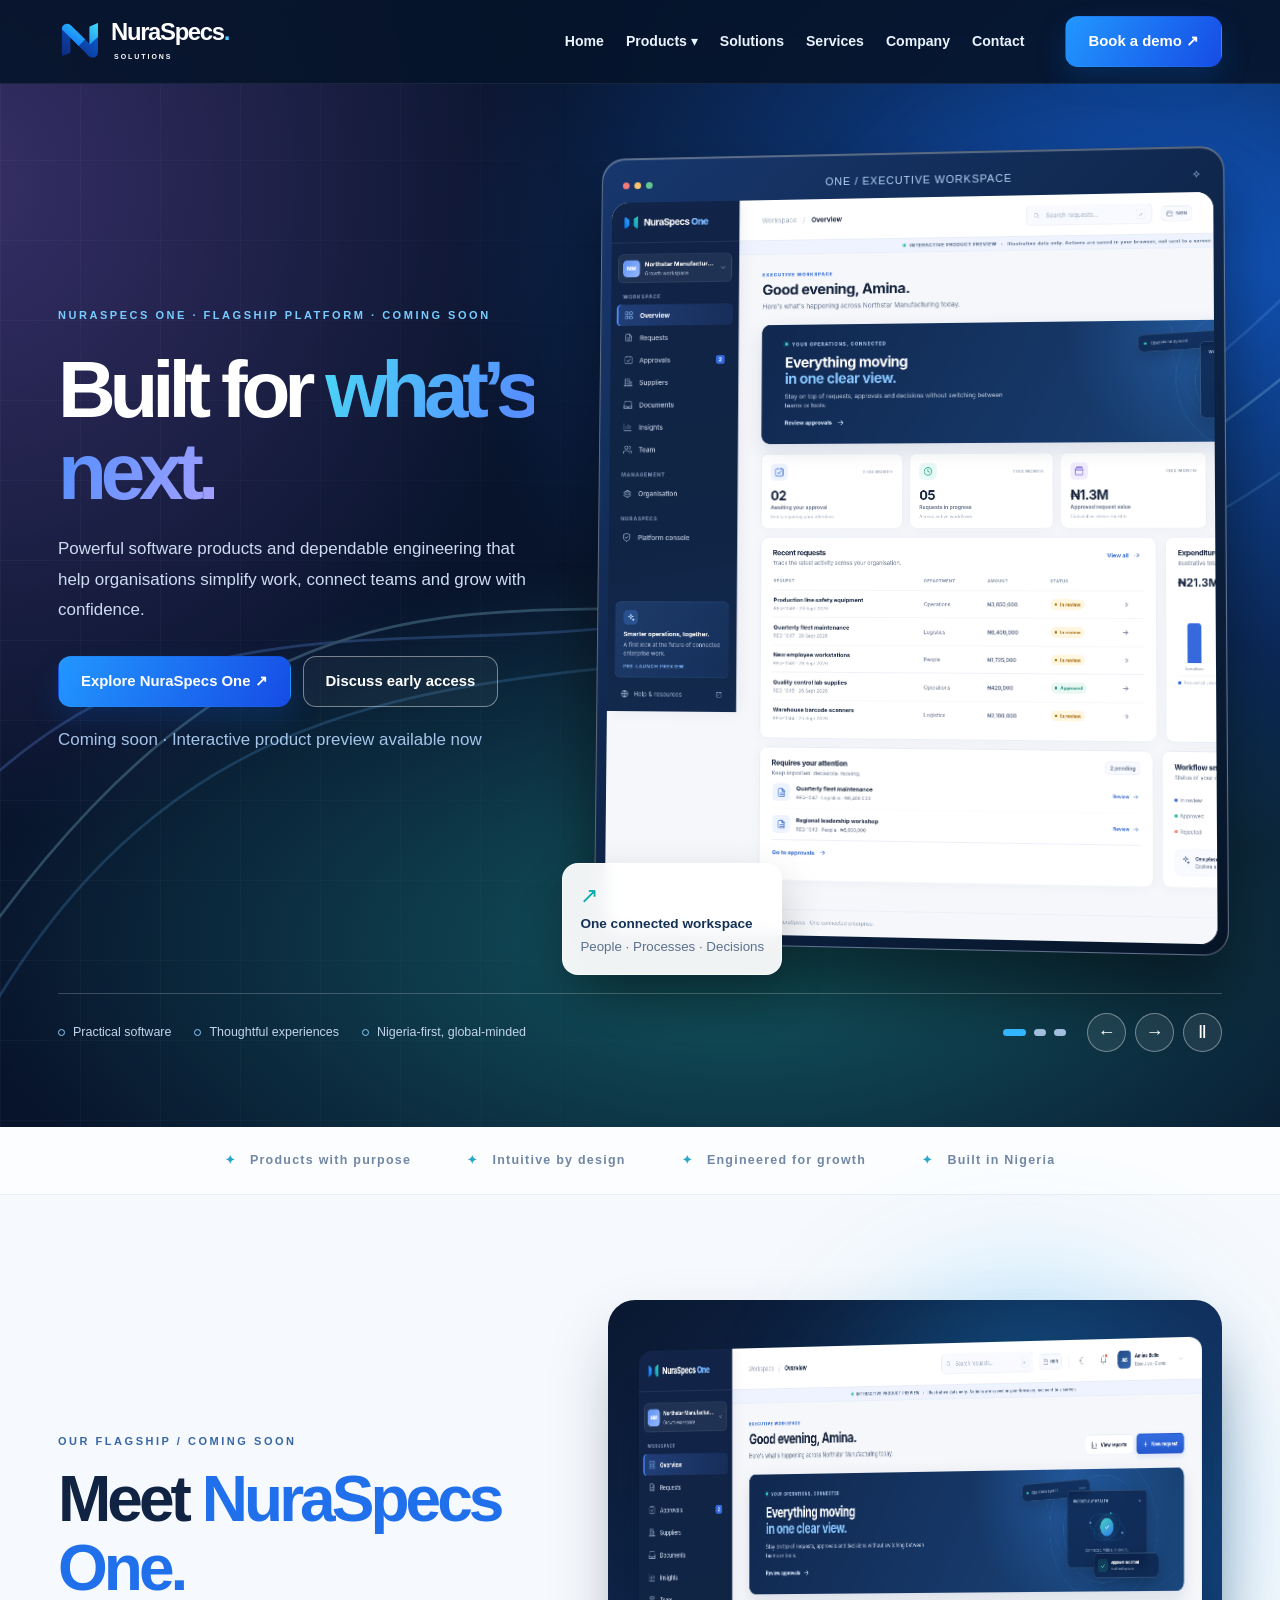
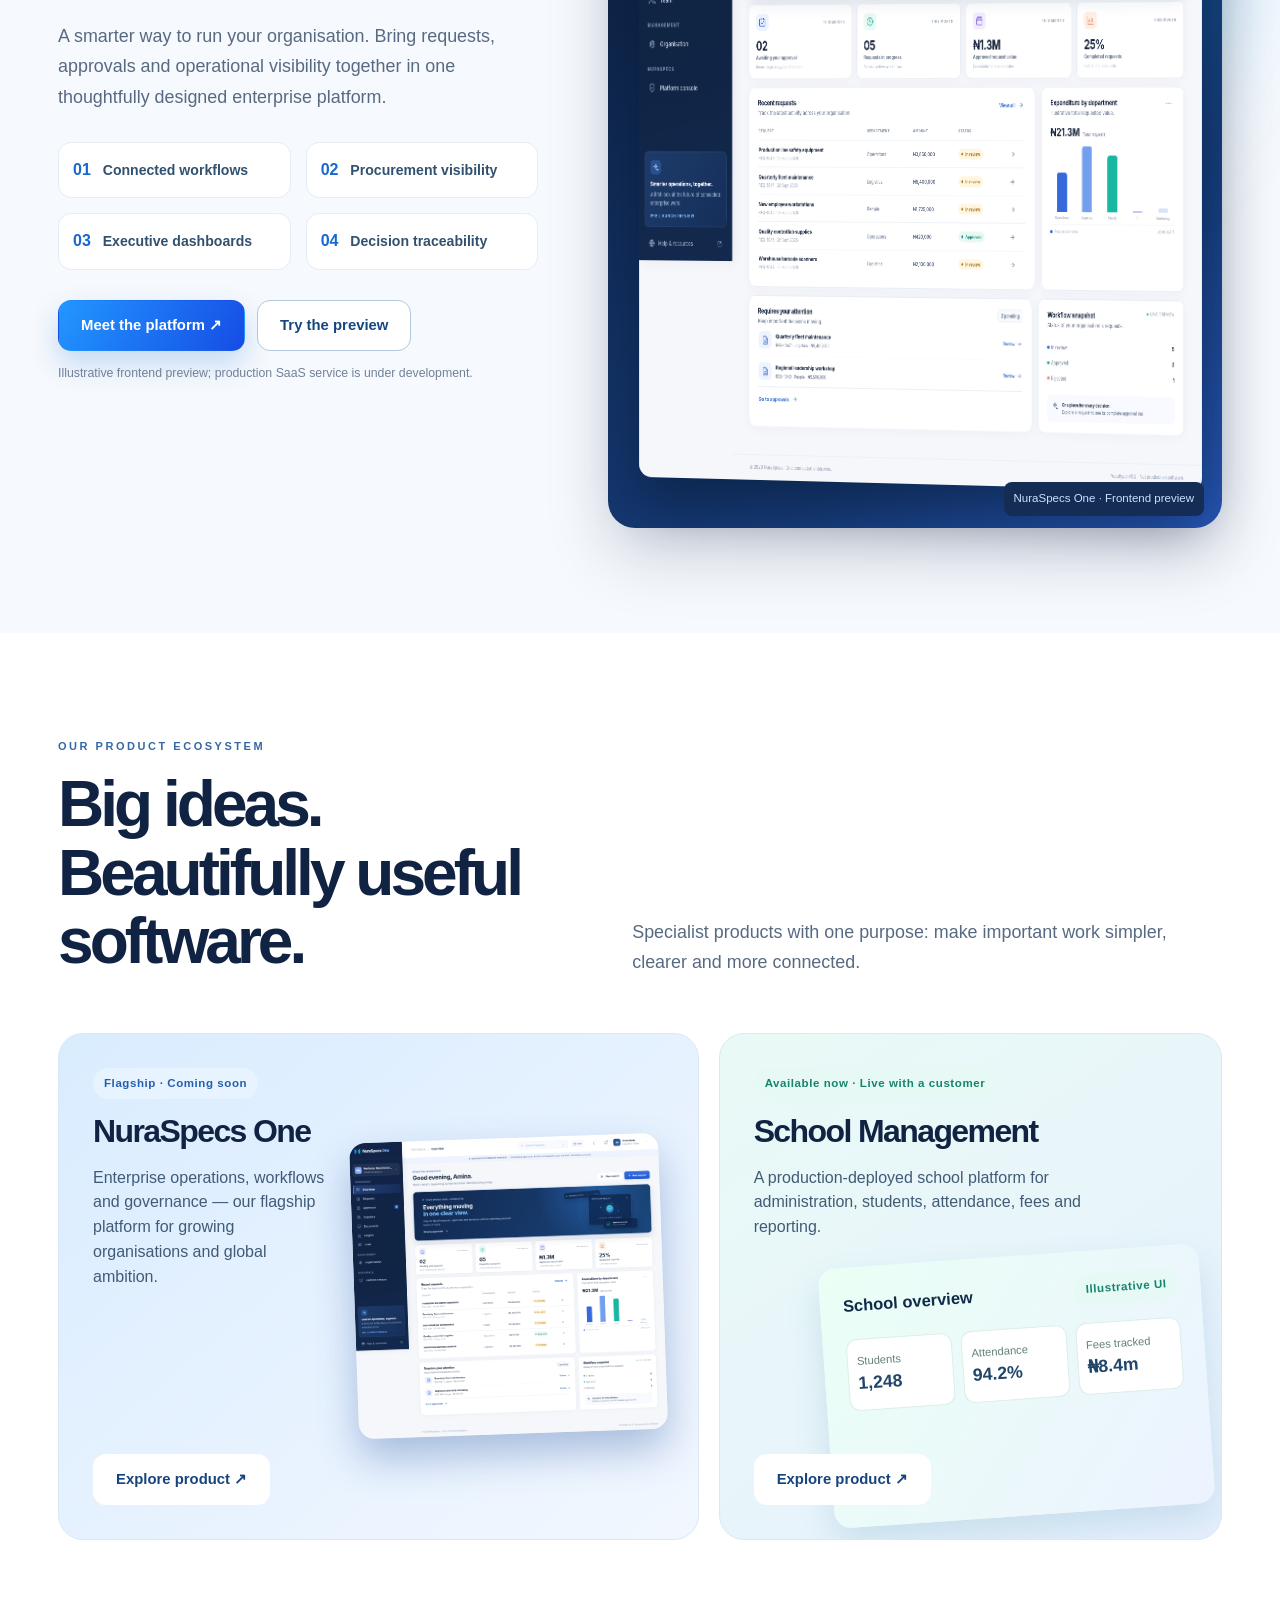
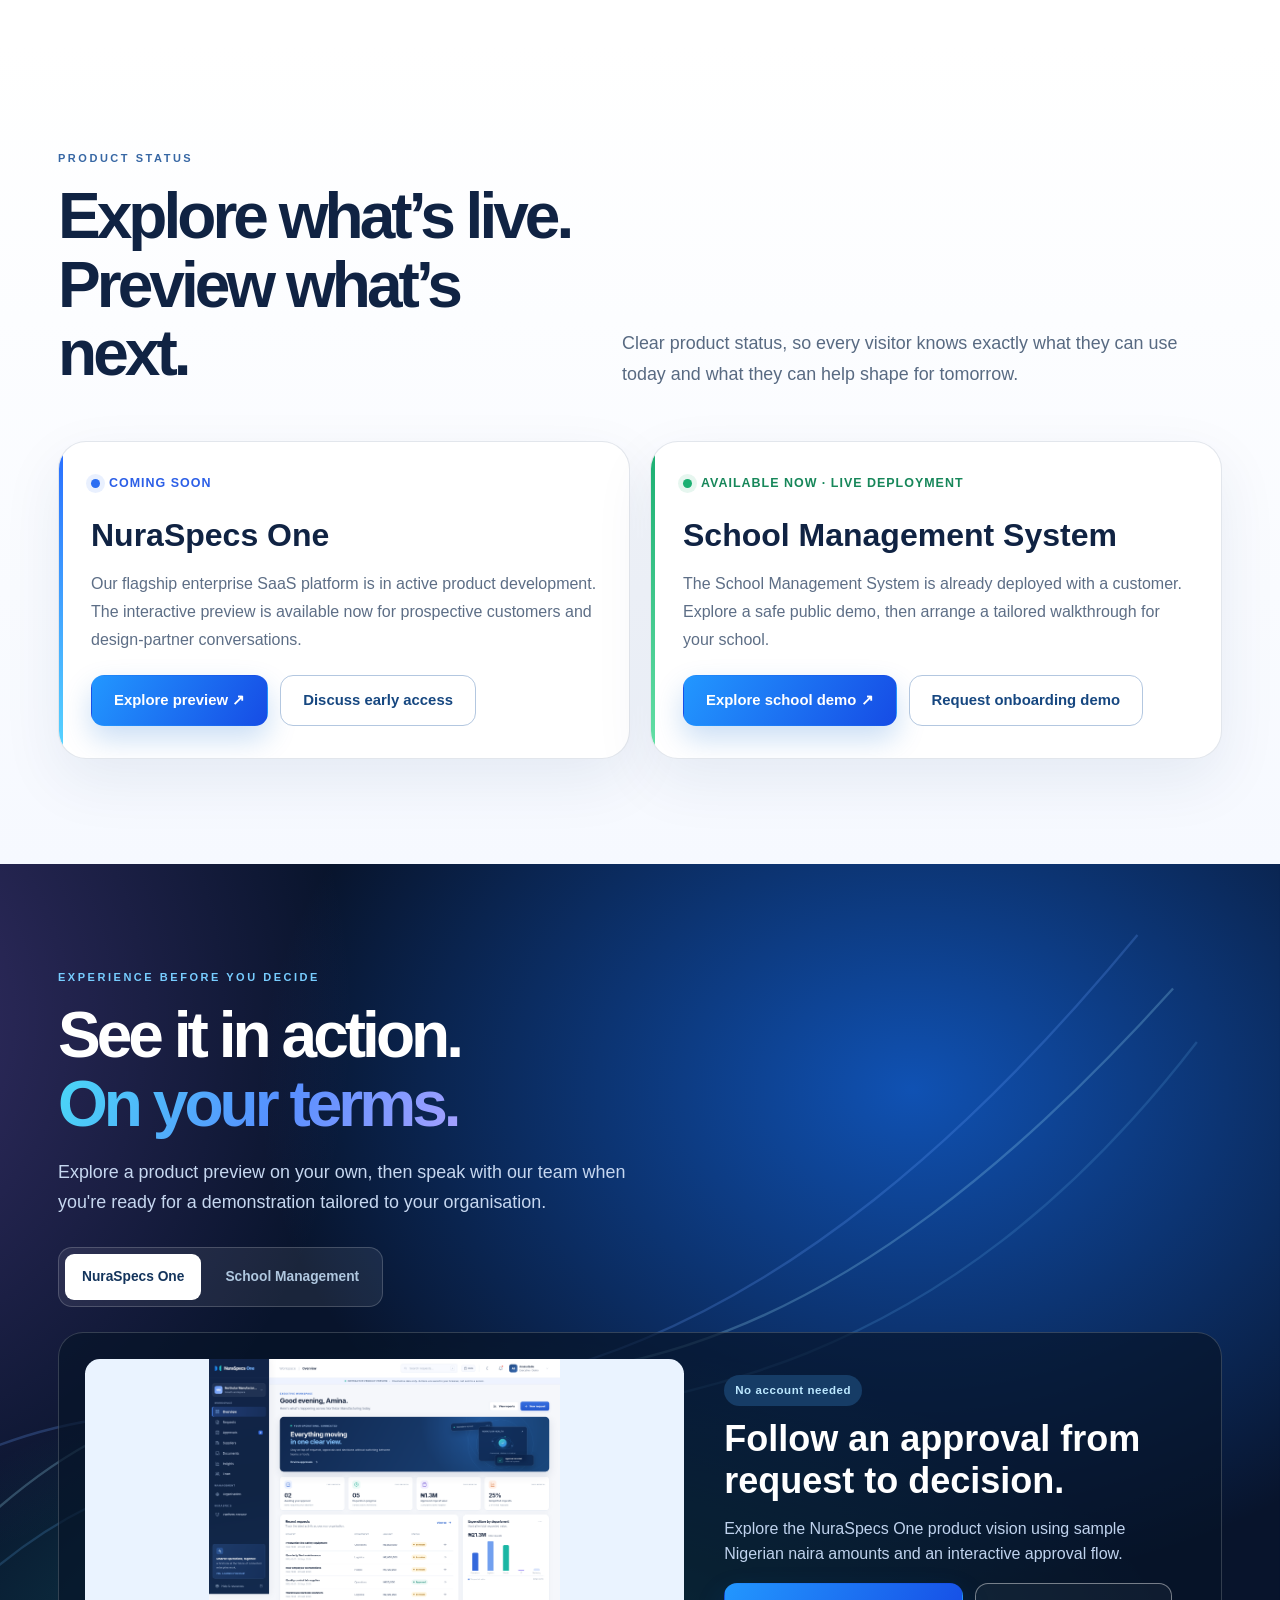
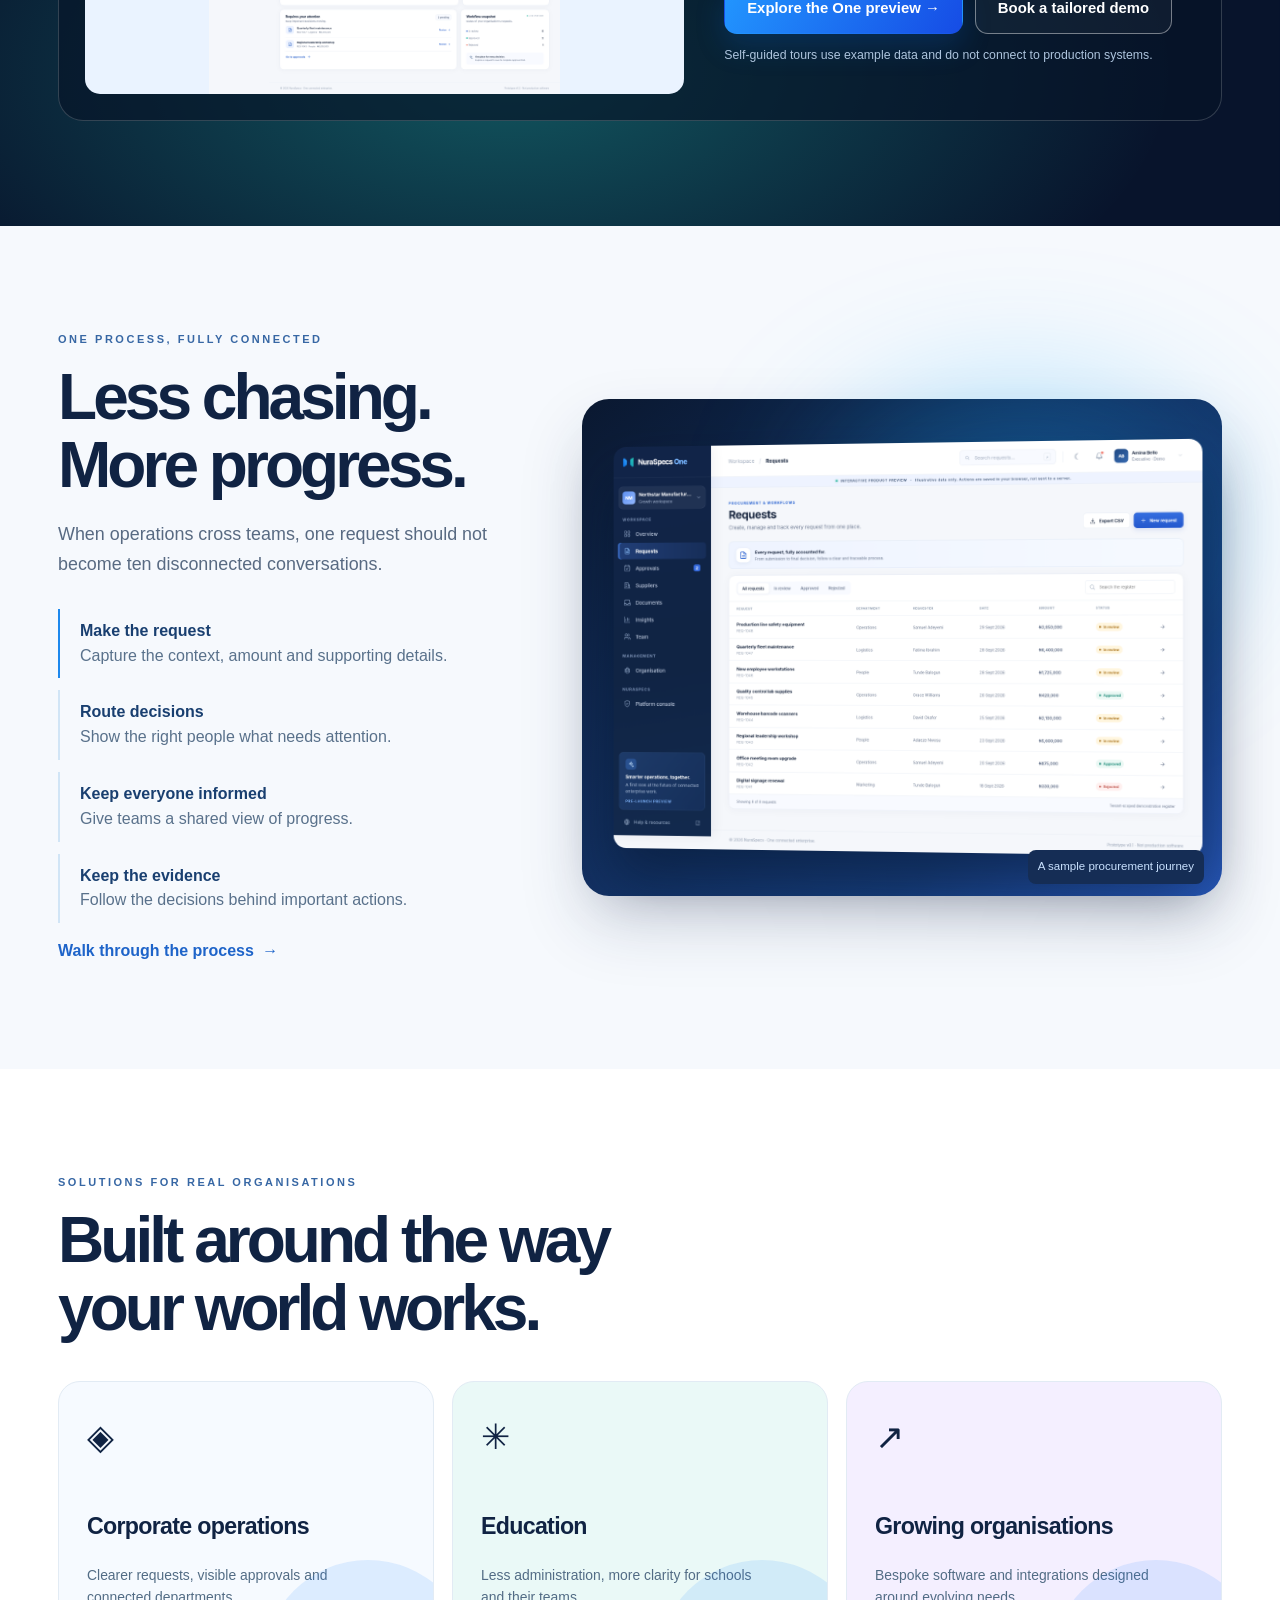
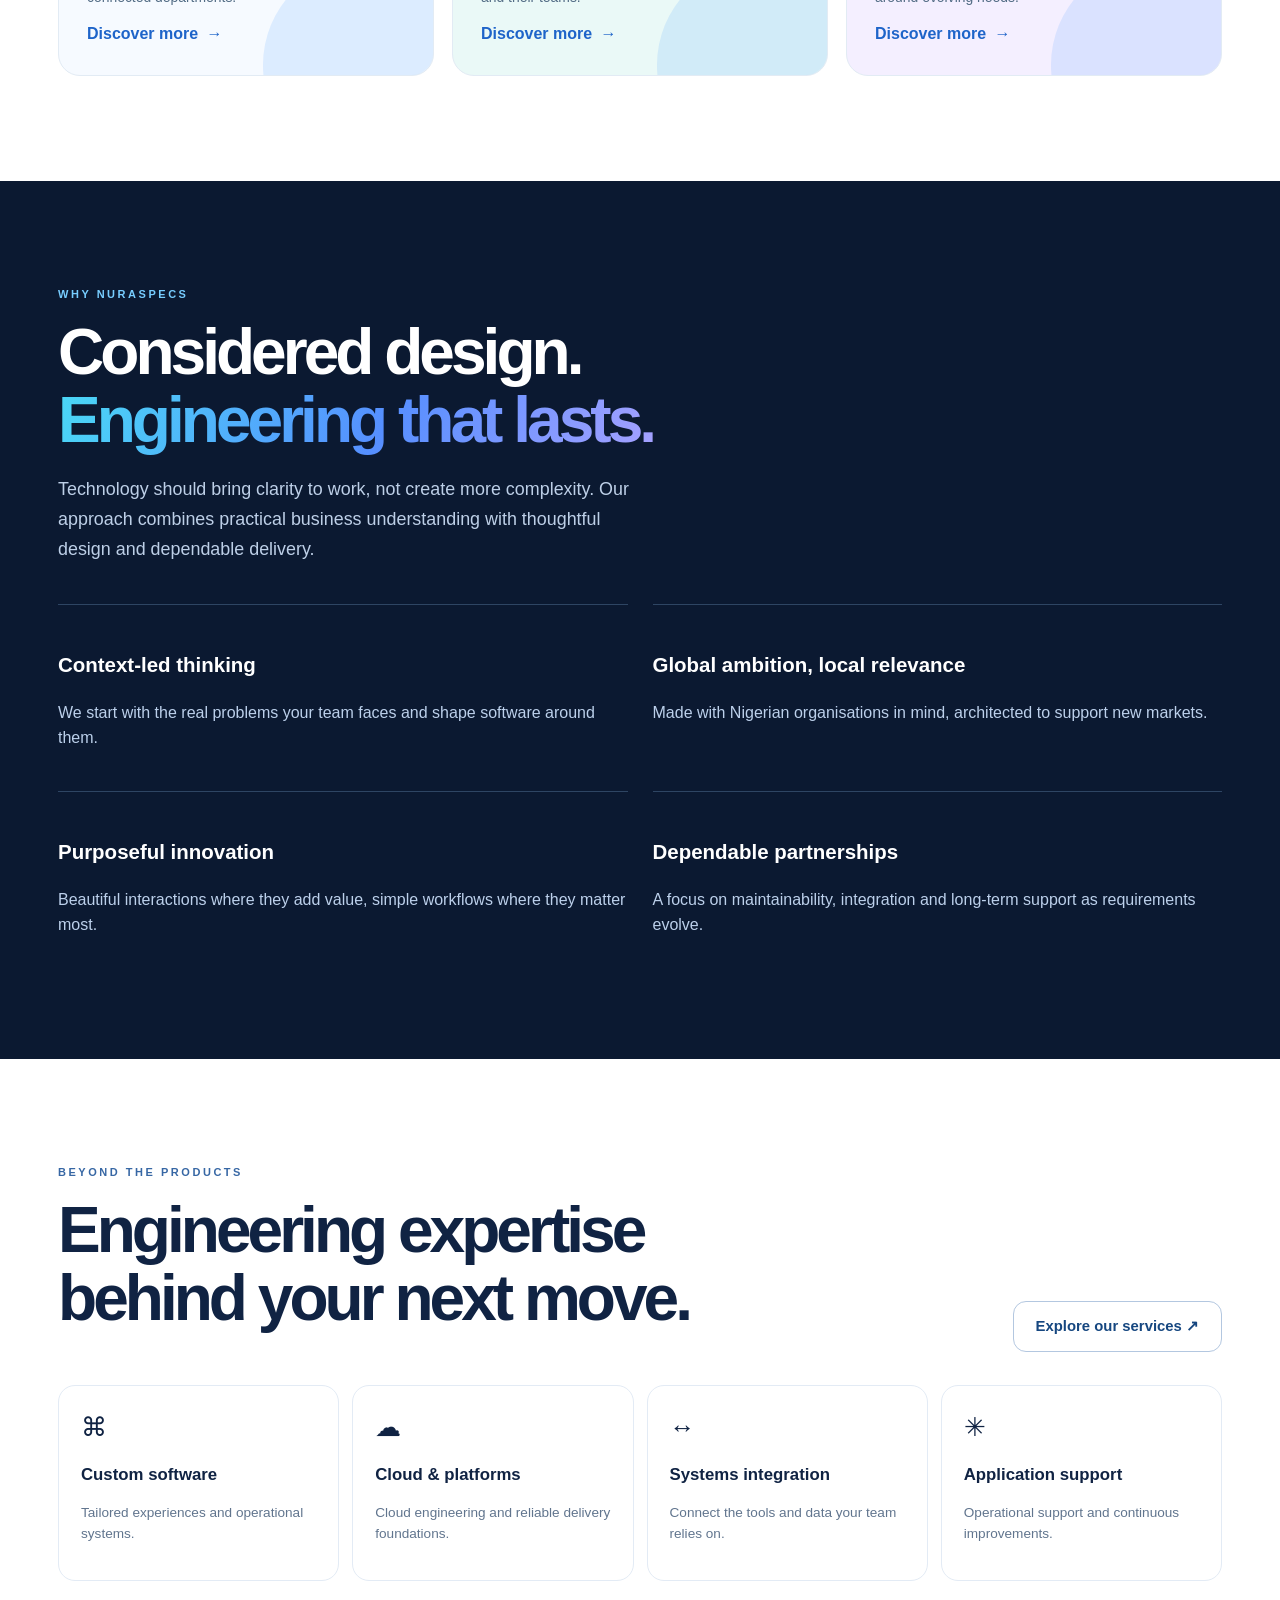
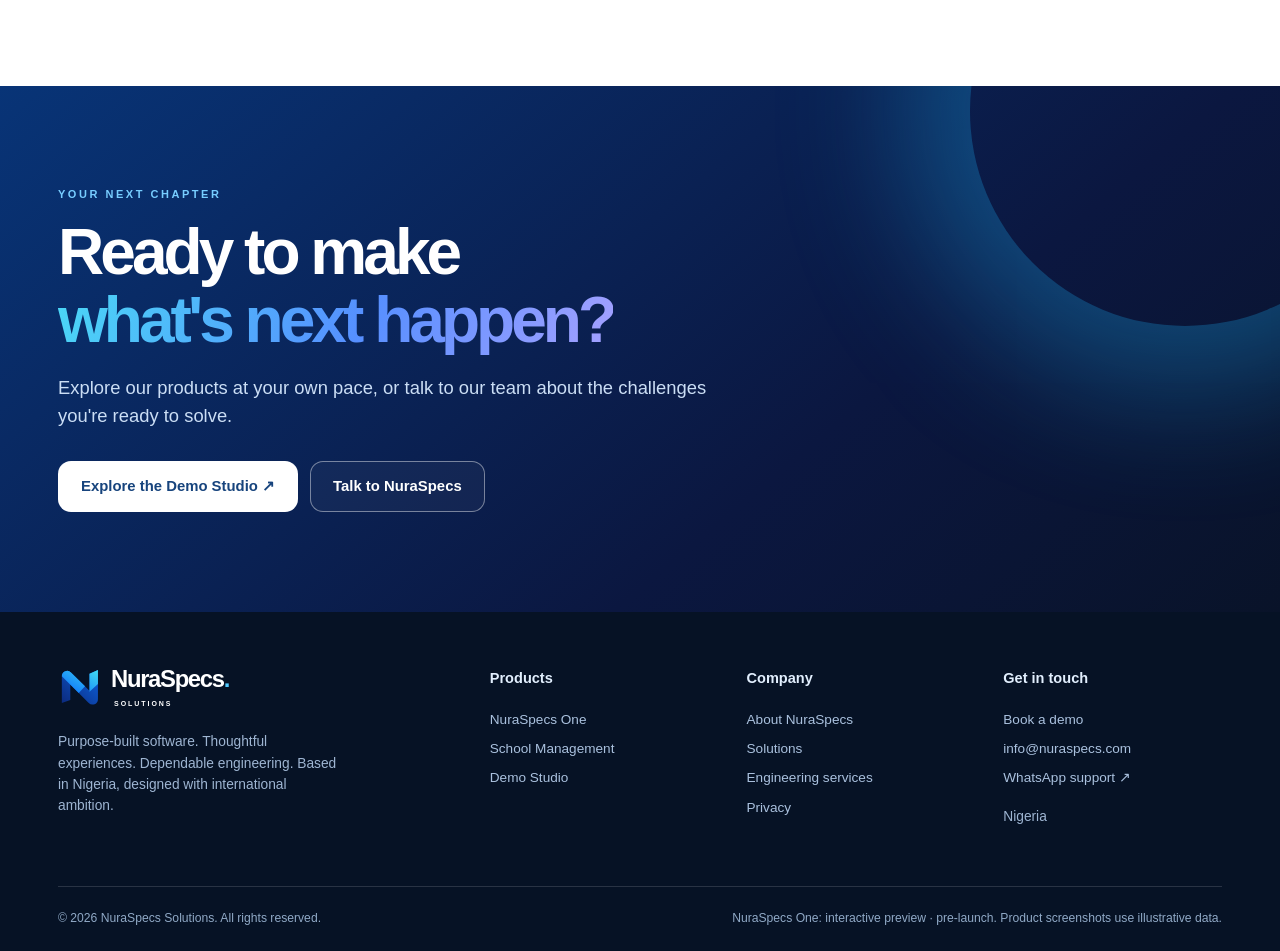
==== commit 4f4263b2: "Bust stylesheet cache for product card layout fix" ====
--- a/index.html
+++ b/index.html
@@ -1,6 +1,6 @@
 <!DOCTYPE html>
 
-<html lang="en"><head><meta charset="utf-8"/><meta content="width=device-width,initial-scale=1" name="viewport"/><meta content="#08142c" name="theme-color"/><meta content="NuraSpecs builds practical software for modern organisations. Explore NuraSpecs One, our flagship enterprise platform coming soon, and our School Management System already live with a customer." name="description"/><meta content="website" property="og:type"/><meta content="NuraSpecs Solutions" property="og:site_name"/><meta content="NuraSpecs Solutions — Enterprise Software Built in Nigeria" property="og:title"/><meta content="NuraSpecs builds practical software for modern organisations. Explore NuraSpecs One, our flagship enterprise platform coming soon, and our School Management System already live with a customer." property="og:description"/><meta content="https://nuraspecs.com/assets/og-cover.png" property="og:image"/><meta content="summary_large_image" name="twitter:card"/><title>NuraSpecs Solutions — Enterprise Software Built in Nigeria</title><link href="assets/favicon.svg" rel="icon" type="image/svg+xml"/><link href="assets/styles.css" rel="stylesheet"/><meta content="index,follow,max-image-preview:large,max-snippet:-1,max-video-preview:-1" name="robots"/><meta content="https://nuraspecs.com/" property="og:url"/><meta content="NuraSpecs Solutions — software products built in Nigeria with global ambition" property="og:image:alt"/><meta content="NuraSpecs Solutions — Enterprise Software Built in Nigeria" name="twitter:title"/><meta content="NuraSpecs builds practical software for modern organisations. Explore NuraSpecs One, our flagship enterprise platform coming soon, and our School Management System already live with a customer." name="twitter:description"/><meta content="https://nuraspecs.com/assets/og-cover.png" name="twitter:image"/><link href="https://nuraspecs.com/" rel="canonical"/><link as="image" href="assets/one-dashboard.png" rel="preload"/><script type="application/ld+json">{"@context":"https://schema.org","@graph":[{"@type":"Organization","@id":"https://nuraspecs.com/#organization","name":"NuraSpecs Solutions","url":"https://nuraspecs.com/","logo":"https://nuraspecs.com/assets/logo.svg","email":"info@nuraspecs.com","areaServed":"Global","foundingLocation":{"@type":"Country","name":"Nigeria"},"sameAs":[]},{"@type":"WebSite","@id":"https://nuraspecs.com/#website","url":"https://nuraspecs.com/","name":"NuraSpecs Solutions","publisher":{"@id":"https://nuraspecs.com/#organization"}}]}</script></head><body><a class="skip" href="#main">Skip to main content</a><header class="topnav"><div class="container nav-inner"><a aria-label="NuraSpecs Solutions — homepage" class="brand" href="index.html"><img alt="" height="43" src="assets/logo.svg" width="43"/><span><strong>NuraSpecs<span style="color:#51cbff">.</span></strong><small>Solutions</small></span></a>
+<html lang="en"><head><meta charset="utf-8"/><meta content="width=device-width,initial-scale=1" name="viewport"/><meta content="#08142c" name="theme-color"/><meta content="NuraSpecs builds practical software for modern organisations. Explore NuraSpecs One, our flagship enterprise platform coming soon, and our School Management System already live with a customer." name="description"/><meta content="website" property="og:type"/><meta content="NuraSpecs Solutions" property="og:site_name"/><meta content="NuraSpecs Solutions — Enterprise Software Built in Nigeria" property="og:title"/><meta content="NuraSpecs builds practical software for modern organisations. Explore NuraSpecs One, our flagship enterprise platform coming soon, and our School Management System already live with a customer." property="og:description"/><meta content="https://nuraspecs.com/assets/og-cover.png" property="og:image"/><meta content="summary_large_image" name="twitter:card"/><title>NuraSpecs Solutions — Enterprise Software Built in Nigeria</title><link href="assets/favicon.svg" rel="icon" type="image/svg+xml"/><link href="assets/styles.css?v=5.1.1" rel="stylesheet"/><meta content="index,follow,max-image-preview:large,max-snippet:-1,max-video-preview:-1" name="robots"/><meta content="https://nuraspecs.com/" property="og:url"/><meta content="NuraSpecs Solutions — software products built in Nigeria with global ambition" property="og:image:alt"/><meta content="NuraSpecs Solutions — Enterprise Software Built in Nigeria" name="twitter:title"/><meta content="NuraSpecs builds practical software for modern organisations. Explore NuraSpecs One, our flagship enterprise platform coming soon, and our School Management System already live with a customer." name="twitter:description"/><meta content="https://nuraspecs.com/assets/og-cover.png" name="twitter:image"/><link href="https://nuraspecs.com/" rel="canonical"/><link as="image" href="assets/one-dashboard.png" rel="preload"/><script type="application/ld+json">{"@context":"https://schema.org","@graph":[{"@type":"Organization","@id":"https://nuraspecs.com/#organization","name":"NuraSpecs Solutions","url":"https://nuraspecs.com/","logo":"https://nuraspecs.com/assets/logo.svg","email":"info@nuraspecs.com","areaServed":"Global","foundingLocation":{"@type":"Country","name":"Nigeria"},"sameAs":[]},{"@type":"WebSite","@id":"https://nuraspecs.com/#website","url":"https://nuraspecs.com/","name":"NuraSpecs Solutions","publisher":{"@id":"https://nuraspecs.com/#organization"}}]}</script></head><body><a class="skip" href="#main">Skip to main content</a><header class="topnav"><div class="container nav-inner"><a aria-label="NuraSpecs Solutions — homepage" class="brand" href="index.html"><img alt="" height="43" src="assets/logo.svg" width="43"/><span><strong>NuraSpecs<span style="color:#51cbff">.</span></strong><small>Solutions</small></span></a>
 <nav aria-label="Main navigation" class="navlist"><a href="index.html">Home</a><div class="navdrop"><button aria-haspopup="true" aria-label="Products submenu" type="button">Products ▾</button><div class="drop-panel"><a href="products/nuraspecs-one.html">NuraSpecs One<small>Flagship · Coming soon</small></a><a href="products/school-management.html">School Management<small>Available now · Live product</small></a><a href="demo.html">Demo Studio<small>Explore each product</small></a></div></div><a href="solutions.html">Solutions</a><a href="services.html">Services</a><a href="about.html">Company</a><a href="contact.html">Contact</a></nav><a class="btn btn-primary nav-demo" href="contact.html">Book a demo ↗</a><button aria-controls="mobile-menu" aria-expanded="false" aria-label="Open navigation menu" class="menu-toggle" id="menu-toggle" type="button">☰</button>
 </div></header><nav aria-hidden="true" aria-label="Mobile navigation" class="nav-overlay" id="mobile-menu"><a href="index.html">Home</a><a href="products/nuraspecs-one.html">NuraSpecs One <small>Flagship · Coming soon</small></a><a href="products/school-management.html">School Management</a><a href="demo.html">Demo Studio</a><a href="solutions.html">Solutions</a><a href="services.html">Services</a><a href="about.html">Company</a><a href="contact.html">Contact</a><a class="btn btn-primary" href="contact.html">Book a tailored demo ↗</a></nav><main id="main"><section aria-label="Product stories" class="hero" id="hero-carousel"><div class="container">
 <div class="hero-slide active" data-hero-slide=""><div class="hero-content"><div class="hero-copy"><div class="eyebrow light">NuraSpecs One · Flagship platform · Coming soon</div><h1>Built for <span class="gradient-text">what’s next.</span></h1><p>Powerful software products and dependable engineering that help organisations simplify work, connect teams and grow with confidence.</p><div class="actions"><a class="btn btn-primary" href="products/nuraspecs-one.html">Explore NuraSpecs One ↗</a><a class="btn btn-ghost" href="contact.html?product=one">Discuss early access</a></div><p class="fine" style="color:#a5c4e9;margin-top:18px">Coming soon · Interactive product preview available now</p></div><div class="hero-media"><div class="hero-media-frame"><div class="hero-frame-bar"><div class="frame-dots"><i></i><i></i><i></i></div><span>ONE / EXECUTIVE WORKSPACE</span><span>✧</span></div><img alt="NuraSpecs One real frontend prototype showing sample procurement in naira" fetchpriority="high" height="740" src="assets/one-dashboard.png" width="1110"/></div><div class="float-card"><span class="float-icon">↗</span><b>One connected workspace</b><small>People · Processes · Decisions</small></div></div></div></div>
--- a/assets/styles.css
+++ b/assets/styles.css
@@ -20,3 +20,87 @@
 .compact-section{padding-top:34px;padding-bottom:34px;background:#f7f9fd}.product-status-panel{padding:28px 30px;display:grid;grid-template-columns:minmax(0,1fr) auto;gap:30px;align-items:center}.product-status-panel h2{font-size:clamp(1.55rem,2.6vw,2.2rem);margin:12px 0 8px}.product-status-panel p{margin:0;color:#5d6e86;max-width:850px;line-height:1.7}.product-status-panel .actions{justify-content:flex-end;margin:0;min-width:max-content}
 .demo-status-grid{display:grid;grid-template-columns:repeat(2,minmax(0,1fr));gap:14px;margin:18px 0 26px}.demo-status-card{padding:20px 22px}.demo-status-card p{margin:9px 0 0;color:#63748b;line-height:1.6;font-size:.94rem}
 @media (max-width:860px){.status-grid,.demo-status-grid{grid-template-columns:1fr}.product-status-panel{grid-template-columns:1fr}.product-status-panel .actions{justify-content:flex-start;min-width:0}.status-card{padding:25px}}
+/* v5.1 fix: keep NuraSpecs One product copy and screenshot in separate layout columns */
+.product-tile.enterprise{
+  display:grid;
+  grid-template-columns:minmax(0,.86fr) minmax(280px,1.14fr);
+  grid-template-rows:1fr auto;
+  column-gap:28px;
+  align-items:center;
+}
+
+.product-tile.enterprise .tile-head{
+  grid-column:1;
+  grid-row:1;
+  align-self:start;
+  max-width:100%;
+  min-width:0;
+}
+
+.product-tile.enterprise .tile-head p{
+  max-width:100%;
+}
+
+.product-tile.enterprise .tile-media{
+  grid-column:2;
+  grid-row:1 / 3;
+  height:auto;
+  min-height:280px;
+  margin:0;
+  display:flex;
+  align-items:center;
+  justify-content:flex-end;
+  min-width:0;
+}
+
+.product-tile.enterprise .tile-media img{
+  position:relative;
+  inset:auto;
+  bottom:auto;
+  right:auto;
+  width:100%;
+  max-width:520px;
+  margin:0;
+  transform:rotate(-2deg);
+}
+
+.product-tile.enterprise .tile-actions{
+  grid-column:1;
+  grid-row:2;
+  align-self:end;
+}
+
+@media(max-width:1100px){
+  .product-tile.enterprise{
+    grid-template-columns:1fr;
+    grid-template-rows:auto auto auto;
+    row-gap:18px;
+  }
+
+  .product-tile.enterprise .tile-head,
+  .product-tile.enterprise .tile-media,
+  .product-tile.enterprise .tile-actions{
+    grid-column:1;
+    grid-row:auto;
+  }
+
+  .product-tile.enterprise .tile-media{
+    min-height:220px;
+    justify-content:center;
+  }
+
+  .product-tile.enterprise .tile-media img{
+    width:min(92%,560px);
+  }
+}
+
+@media(max-width:650px){
+  .product-tile.enterprise .tile-media{
+    min-height:190px;
+  }
+
+  .product-tile.enterprise .tile-media img{
+    width:100%;
+    transform:none;
+  }
+}
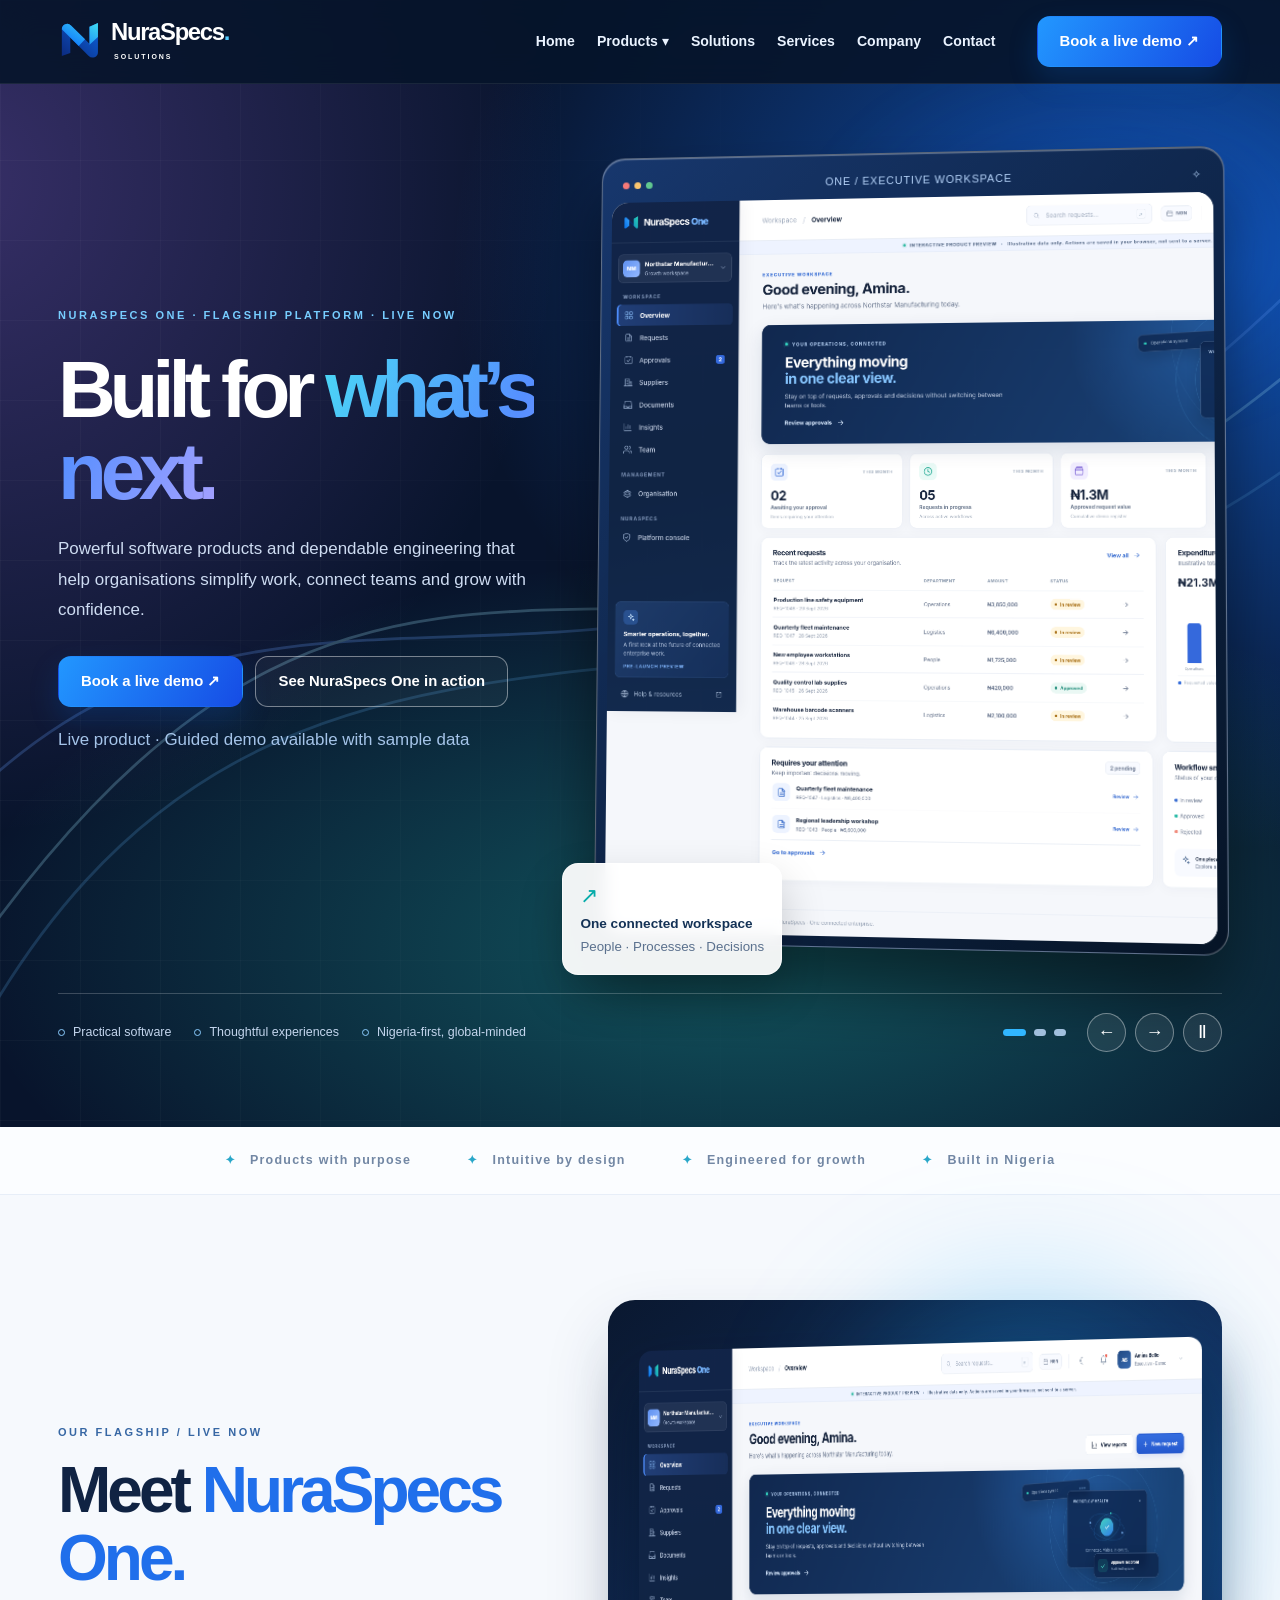
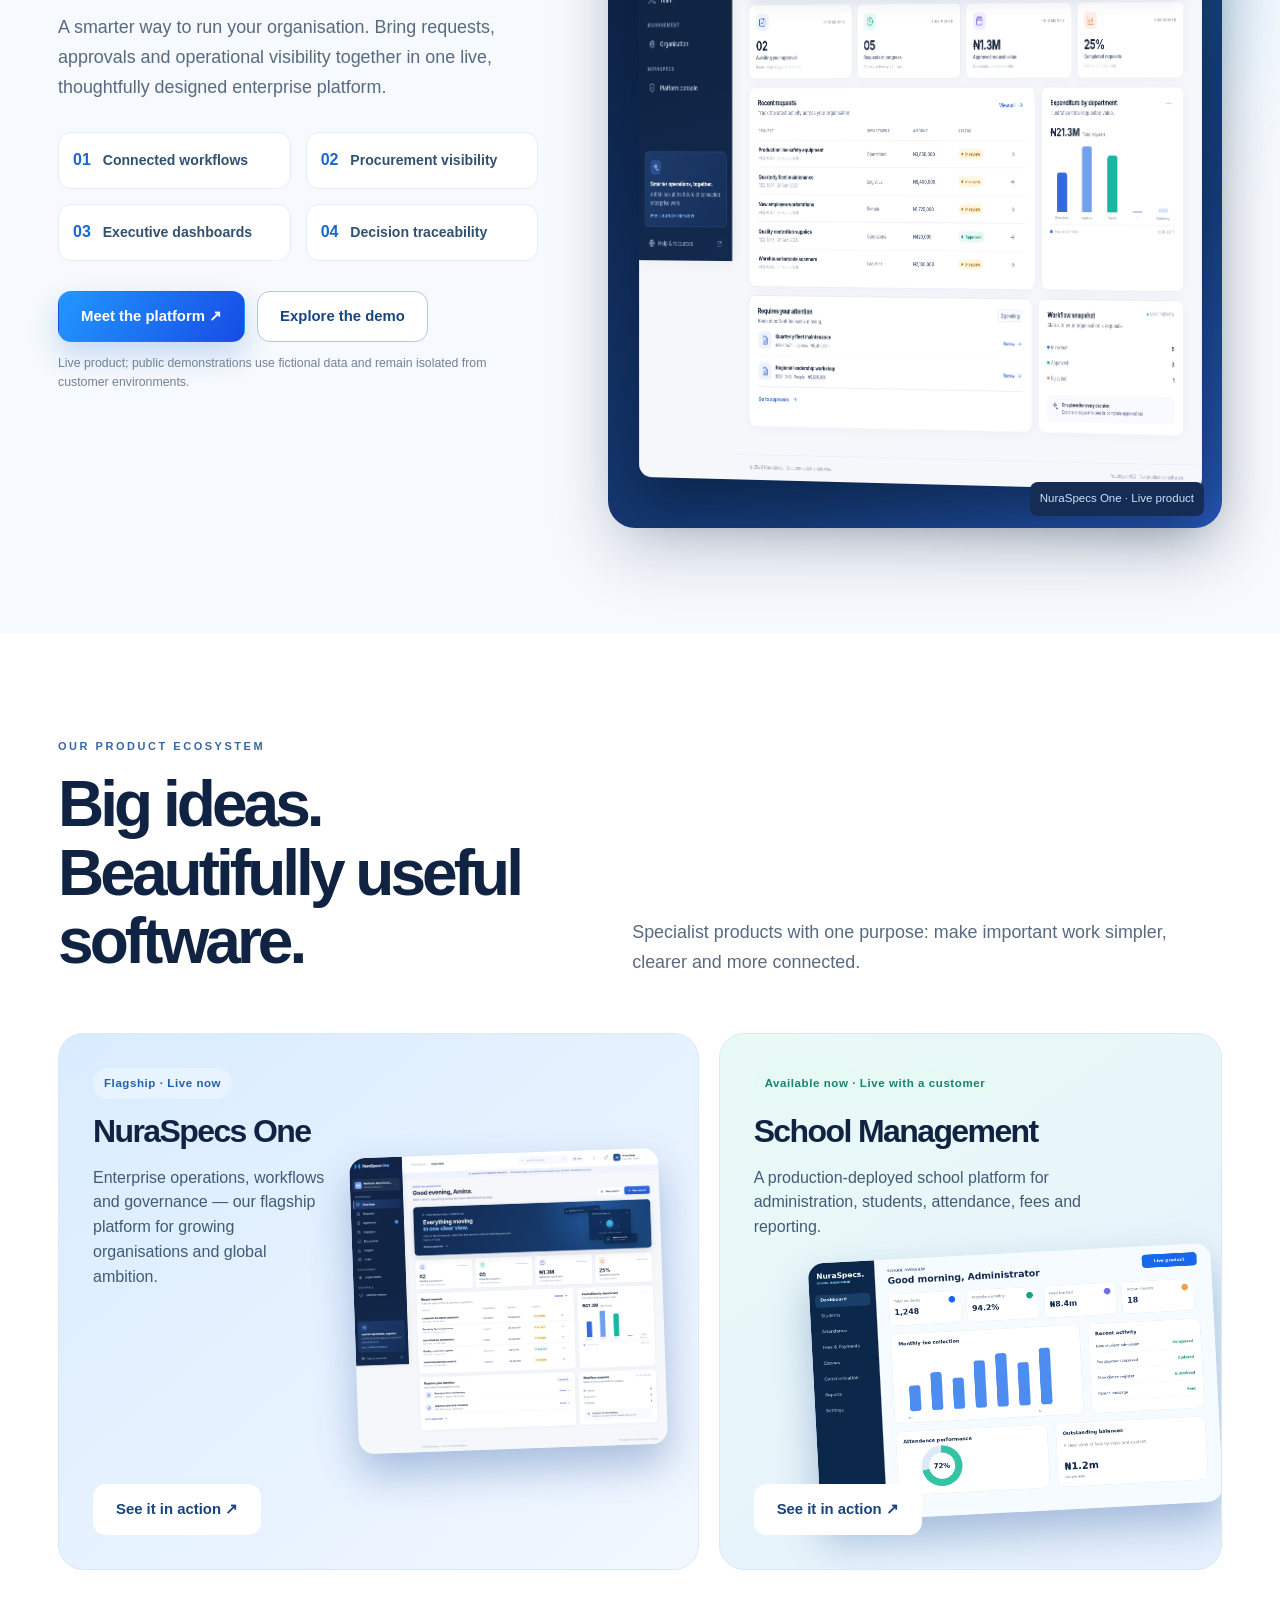
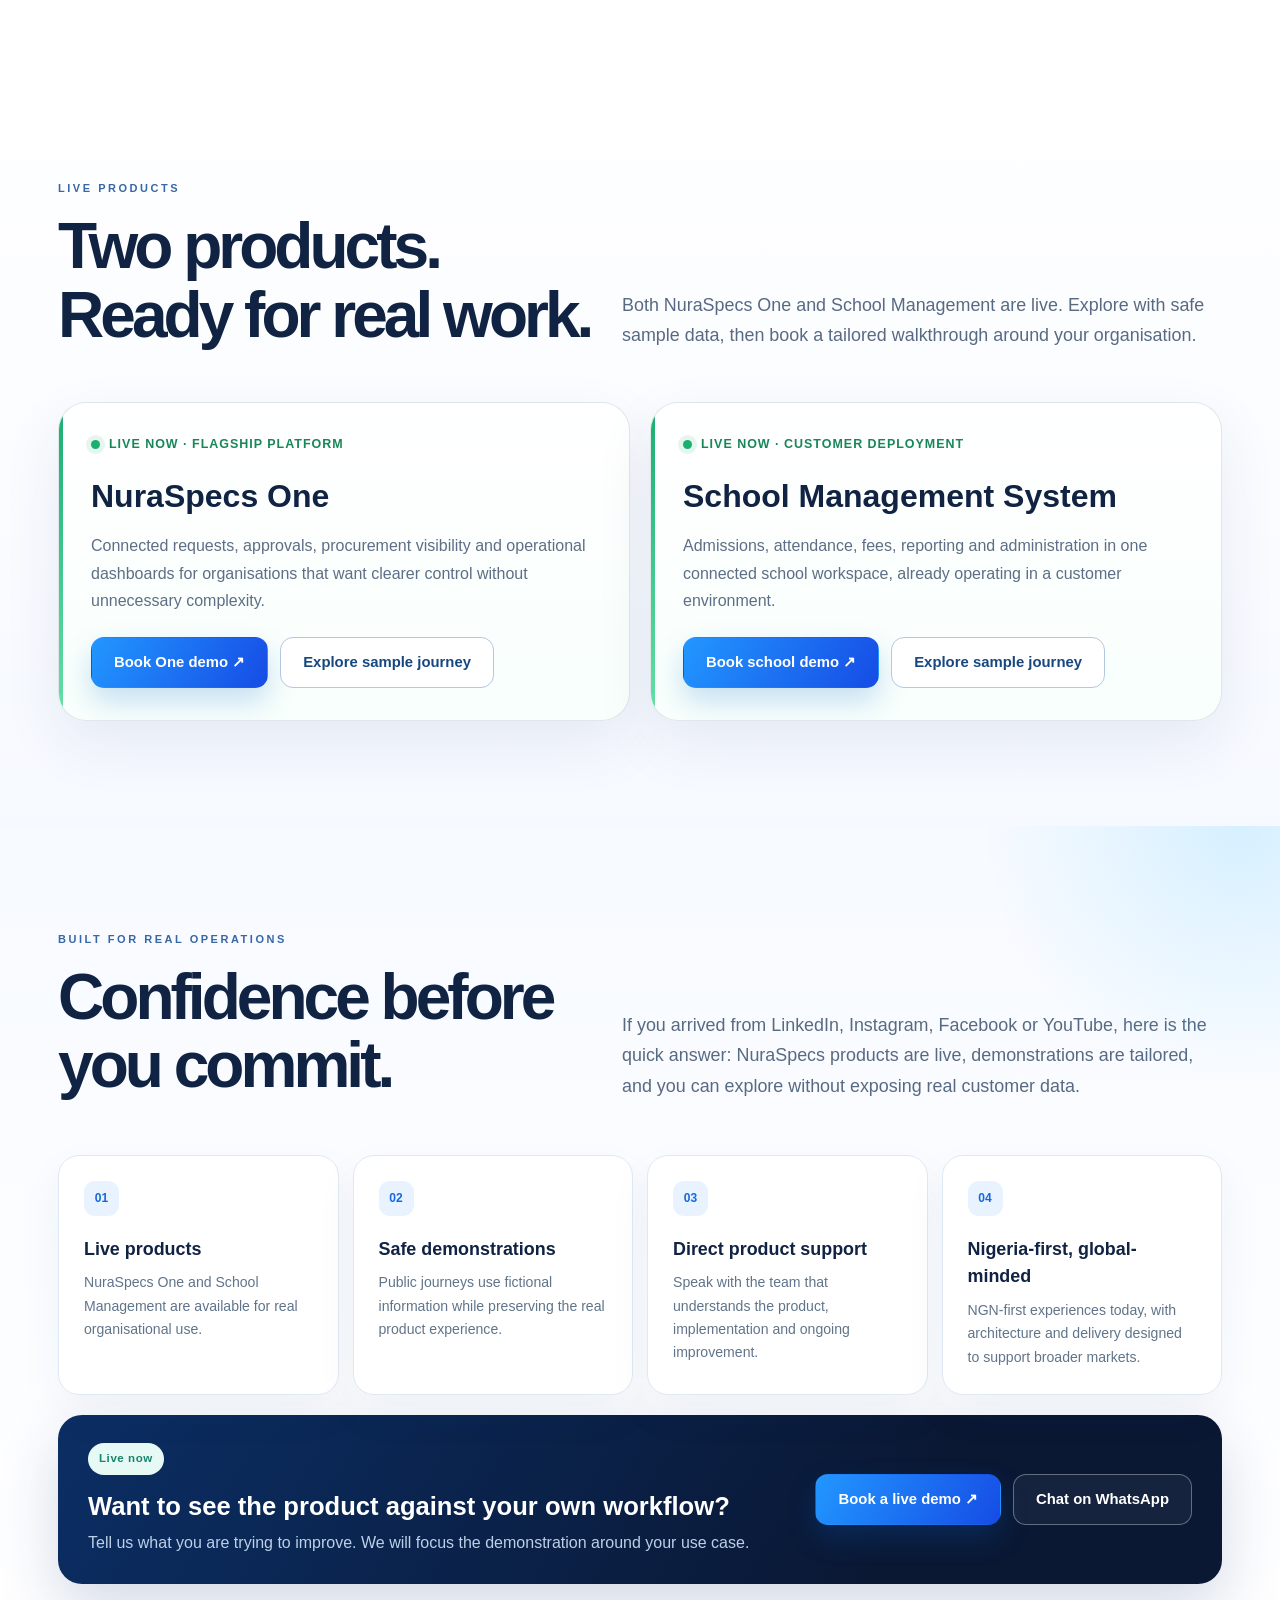
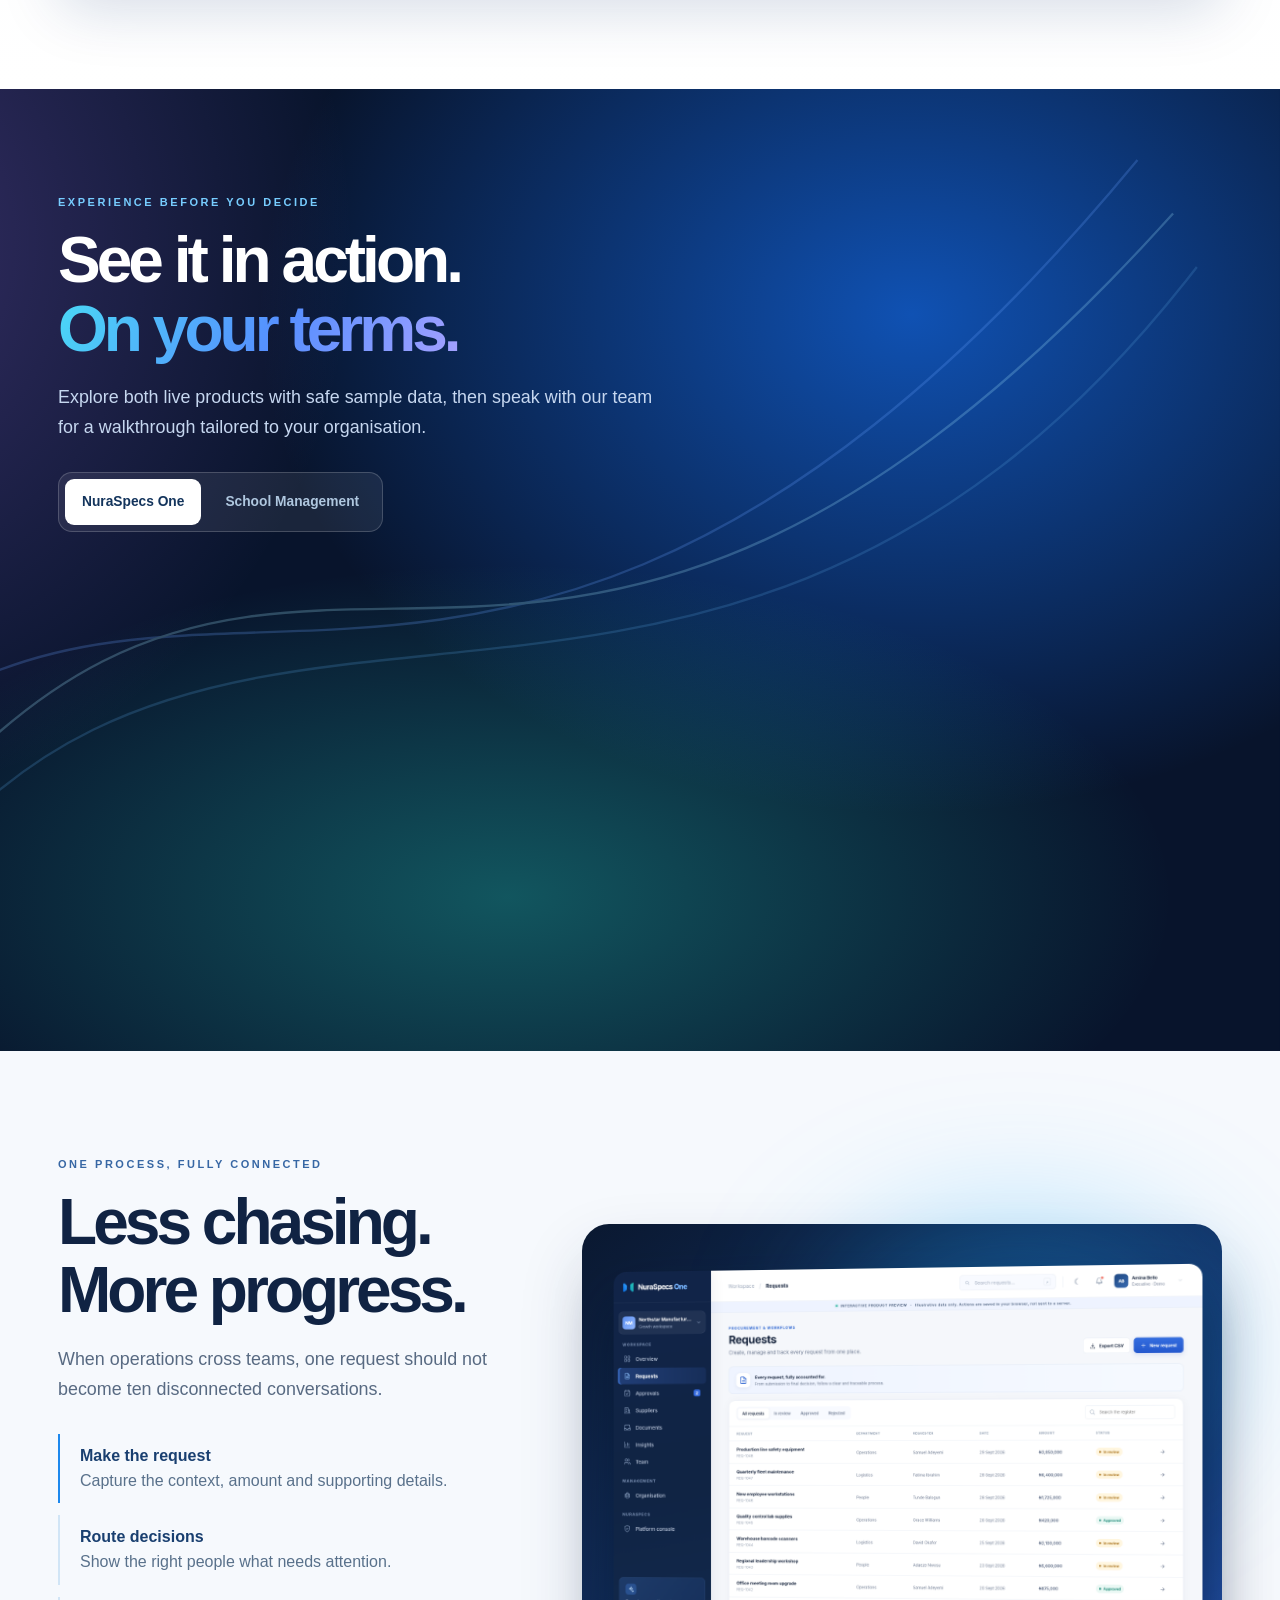
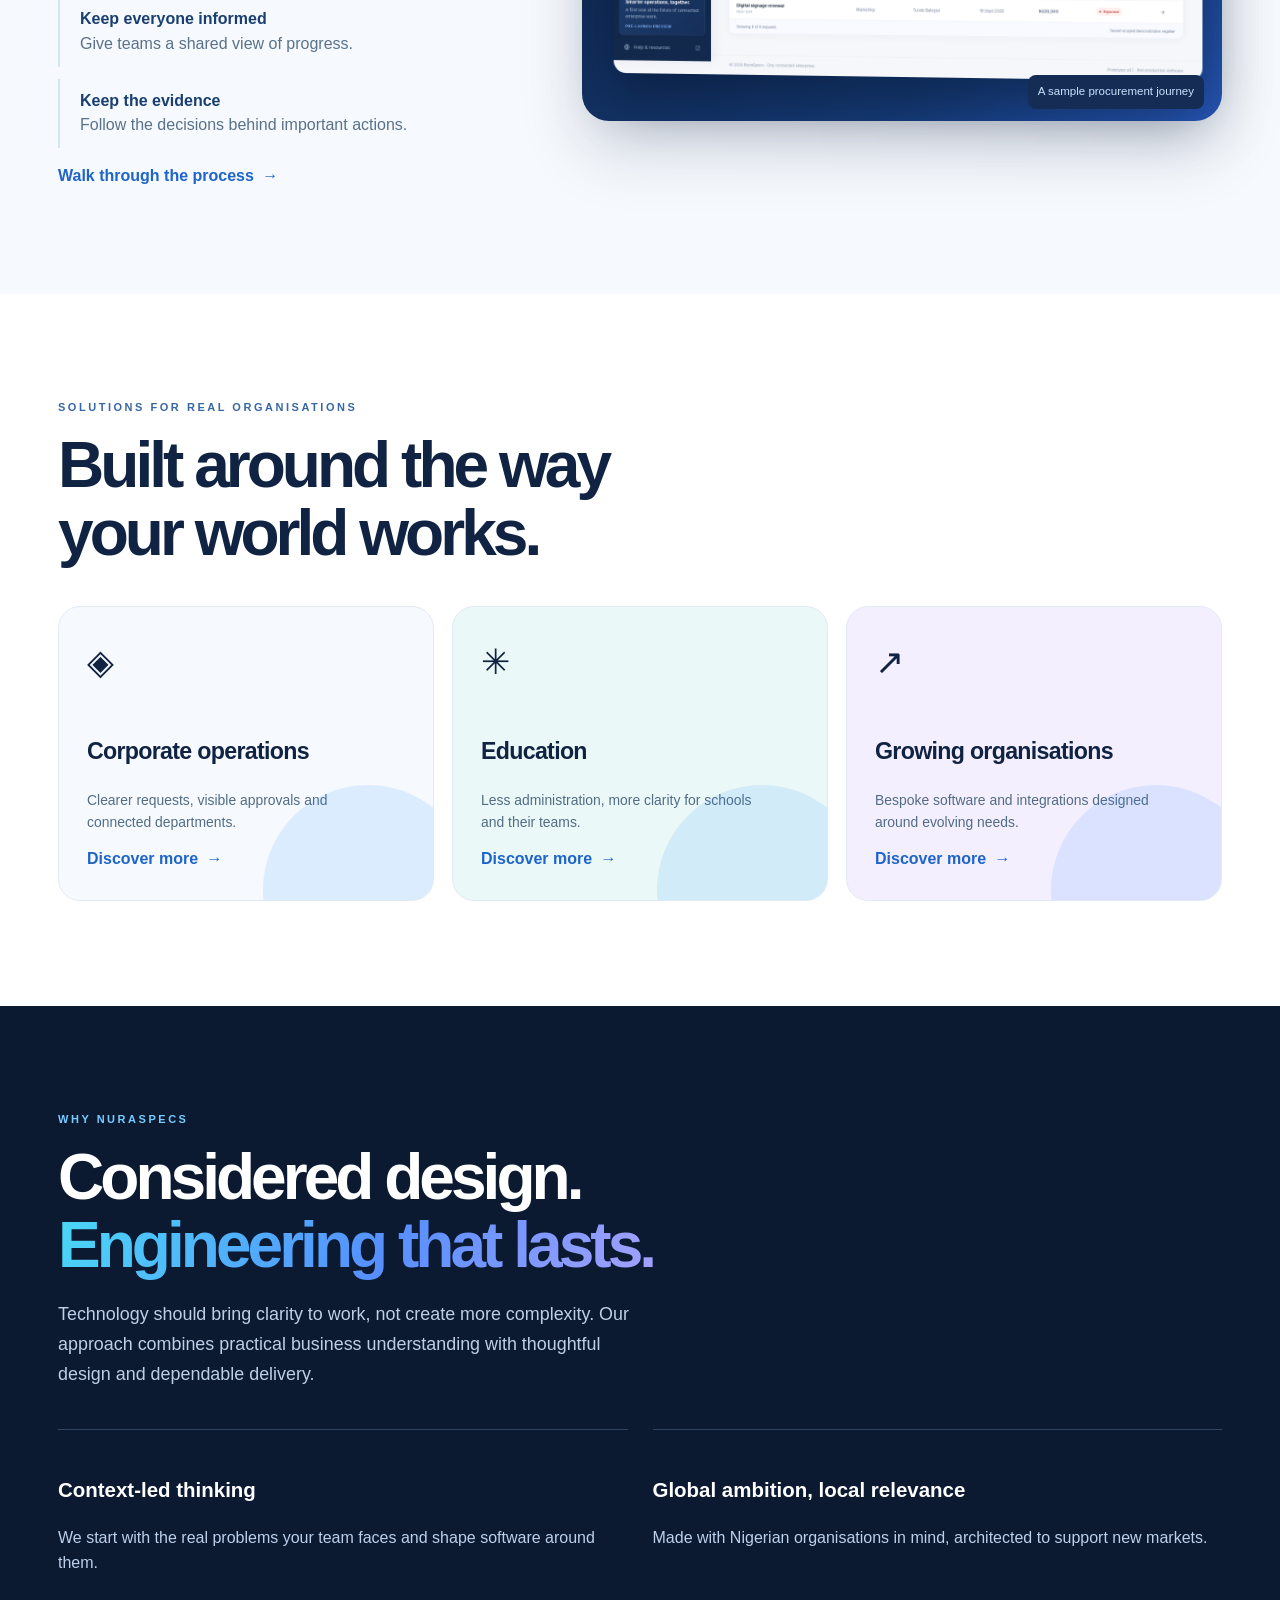
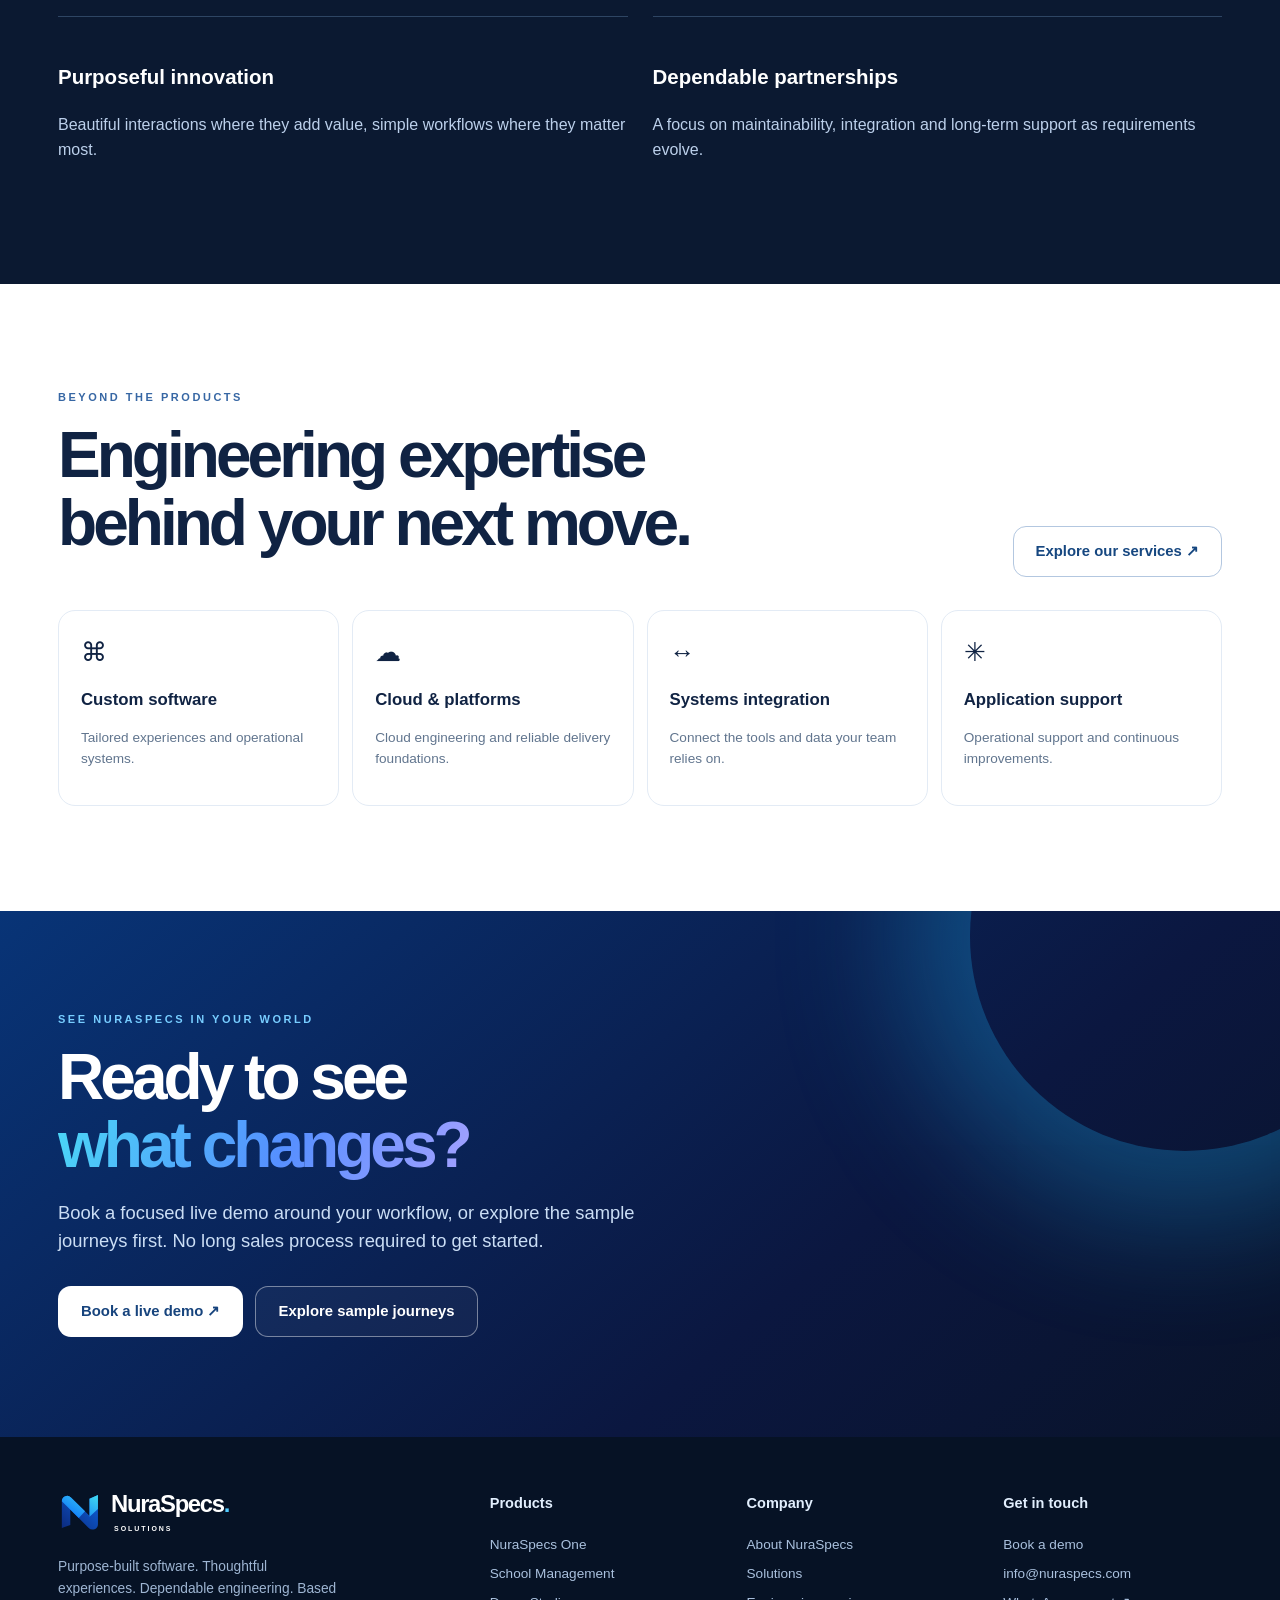
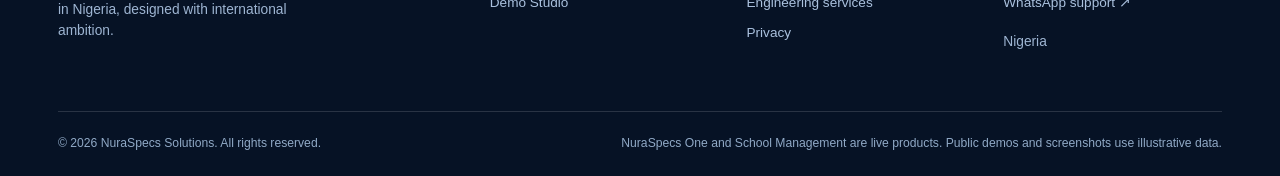
==== commit 71154bf2: "Conversion polish: live products, campaign attribution and stronger product visuals" ====
--- a/index.html
+++ b/index.html
@@ -1,17 +1,18 @@
 <!DOCTYPE html>
 
-<html lang="en"><head><meta charset="utf-8"/><meta content="width=device-width,initial-scale=1" name="viewport"/><meta content="#08142c" name="theme-color"/><meta content="NuraSpecs builds practical software for modern organisations. Explore NuraSpecs One, our flagship enterprise platform coming soon, and our School Management System already live with a customer." name="description"/><meta content="website" property="og:type"/><meta content="NuraSpecs Solutions" property="og:site_name"/><meta content="NuraSpecs Solutions — Enterprise Software Built in Nigeria" property="og:title"/><meta content="NuraSpecs builds practical software for modern organisations. Explore NuraSpecs One, our flagship enterprise platform coming soon, and our School Management System already live with a customer." property="og:description"/><meta content="https://nuraspecs.com/assets/og-cover.png" property="og:image"/><meta content="summary_large_image" name="twitter:card"/><title>NuraSpecs Solutions — Enterprise Software Built in Nigeria</title><link href="assets/favicon.svg" rel="icon" type="image/svg+xml"/><link href="assets/styles.css?v=5.1.1" rel="stylesheet"/><meta content="index,follow,max-image-preview:large,max-snippet:-1,max-video-preview:-1" name="robots"/><meta content="https://nuraspecs.com/" property="og:url"/><meta content="NuraSpecs Solutions — software products built in Nigeria with global ambition" property="og:image:alt"/><meta content="NuraSpecs Solutions — Enterprise Software Built in Nigeria" name="twitter:title"/><meta content="NuraSpecs builds practical software for modern organisations. Explore NuraSpecs One, our flagship enterprise platform coming soon, and our School Management System already live with a customer." name="twitter:description"/><meta content="https://nuraspecs.com/assets/og-cover.png" name="twitter:image"/><link href="https://nuraspecs.com/" rel="canonical"/><link as="image" href="assets/one-dashboard.png" rel="preload"/><script type="application/ld+json">{"@context":"https://schema.org","@graph":[{"@type":"Organization","@id":"https://nuraspecs.com/#organization","name":"NuraSpecs Solutions","url":"https://nuraspecs.com/","logo":"https://nuraspecs.com/assets/logo.svg","email":"info@nuraspecs.com","areaServed":"Global","foundingLocation":{"@type":"Country","name":"Nigeria"},"sameAs":[]},{"@type":"WebSite","@id":"https://nuraspecs.com/#website","url":"https://nuraspecs.com/","name":"NuraSpecs Solutions","publisher":{"@id":"https://nuraspecs.com/#organization"}}]}</script></head><body><a class="skip" href="#main">Skip to main content</a><header class="topnav"><div class="container nav-inner"><a aria-label="NuraSpecs Solutions — homepage" class="brand" href="index.html"><img alt="" height="43" src="assets/logo.svg" width="43"/><span><strong>NuraSpecs<span style="color:#51cbff">.</span></strong><small>Solutions</small></span></a>
-<nav aria-label="Main navigation" class="navlist"><a href="index.html">Home</a><div class="navdrop"><button aria-haspopup="true" aria-label="Products submenu" type="button">Products ▾</button><div class="drop-panel"><a href="products/nuraspecs-one.html">NuraSpecs One<small>Flagship · Coming soon</small></a><a href="products/school-management.html">School Management<small>Available now · Live product</small></a><a href="demo.html">Demo Studio<small>Explore each product</small></a></div></div><a href="solutions.html">Solutions</a><a href="services.html">Services</a><a href="about.html">Company</a><a href="contact.html">Contact</a></nav><a class="btn btn-primary nav-demo" href="contact.html">Book a demo ↗</a><button aria-controls="mobile-menu" aria-expanded="false" aria-label="Open navigation menu" class="menu-toggle" id="menu-toggle" type="button">☰</button>
-</div></header><nav aria-hidden="true" aria-label="Mobile navigation" class="nav-overlay" id="mobile-menu"><a href="index.html">Home</a><a href="products/nuraspecs-one.html">NuraSpecs One <small>Flagship · Coming soon</small></a><a href="products/school-management.html">School Management</a><a href="demo.html">Demo Studio</a><a href="solutions.html">Solutions</a><a href="services.html">Services</a><a href="about.html">Company</a><a href="contact.html">Contact</a><a class="btn btn-primary" href="contact.html">Book a tailored demo ↗</a></nav><main id="main"><section aria-label="Product stories" class="hero" id="hero-carousel"><div class="container">
-<div class="hero-slide active" data-hero-slide=""><div class="hero-content"><div class="hero-copy"><div class="eyebrow light">NuraSpecs One · Flagship platform · Coming soon</div><h1>Built for <span class="gradient-text">what’s next.</span></h1><p>Powerful software products and dependable engineering that help organisations simplify work, connect teams and grow with confidence.</p><div class="actions"><a class="btn btn-primary" href="products/nuraspecs-one.html">Explore NuraSpecs One ↗</a><a class="btn btn-ghost" href="contact.html?product=one">Discuss early access</a></div><p class="fine" style="color:#a5c4e9;margin-top:18px">Coming soon · Interactive product preview available now</p></div><div class="hero-media"><div class="hero-media-frame"><div class="hero-frame-bar"><div class="frame-dots"><i></i><i></i><i></i></div><span>ONE / EXECUTIVE WORKSPACE</span><span>✧</span></div><img alt="NuraSpecs One real frontend prototype showing sample procurement in naira" fetchpriority="high" height="740" src="assets/one-dashboard.png" width="1110"/></div><div class="float-card"><span class="float-icon">↗</span><b>One connected workspace</b><small>People · Processes · Decisions</small></div></div></div></div>
-<div class="hero-slide" data-hero-slide="" hidden=""><div class="hero-content"><div class="hero-copy"><div class="eyebrow light">NuraSpecs One / Product vision</div><h1>Make work <span class="gradient-text">flow.</span></h1><p>From a purchase request to its final approval, create visibility, accountability and a better experience for every department.</p><div class="actions"><a class="btn btn-primary" href="demo.html?product=one">Try the guided preview ↗</a><a class="btn btn-ghost" href="contact.html?product=one">Book an enterprise walkthrough</a></div><p class="fine" style="color:#a5c4e9;margin-top:18px">Frontend preview · Illustrative NGN data · Pre-launch</p></div><div class="hero-media"><div class="hero-media-frame"><div class="hero-frame-bar"><div class="frame-dots"><i></i><i></i><i></i></div><span>PROCUREMENT / REQUESTS</span><span>✧</span></div><img alt="NuraSpecs One prototype form for creating a purchase request" height="735" loading="lazy" src="assets/one-new-request.png" width="1100"/></div><div class="float-card"><span class="float-icon">✓</span><b>Every decision, visible</b><small>Request · Review · Approve</small></div></div></div></div>
+<html lang="en"><head><meta charset="utf-8"/><meta content="width=device-width,initial-scale=1" name="viewport"/><meta content="#08142c" name="theme-color"/><meta content="NuraSpecs builds live software products for modern organisations. Explore NuraSpecs One, our flagship enterprise operations platform, and our School Management System for connected school administration." name="description"/><meta content="website" property="og:type"/><meta content="NuraSpecs Solutions" property="og:site_name"/><meta content="NuraSpecs Solutions — Enterprise Software Built in Nigeria" property="og:title"/><meta content="NuraSpecs builds live software products for modern organisations. Explore NuraSpecs One, our flagship enterprise operations platform, and our School Management System for connected school administration." property="og:description"/><meta content="https://nuraspecs.com/assets/social-cover.png" property="og:image"/><meta content="summary_large_image" name="twitter:card"/><title>NuraSpecs Solutions — Enterprise Software Built in Nigeria</title><link href="assets/favicon.svg" rel="icon" type="image/svg+xml"/><link href="assets/styles.css?v=6.0.0" rel="stylesheet"/><meta content="index,follow,max-image-preview:large,max-snippet:-1,max-video-preview:-1" name="robots"/><meta content="https://nuraspecs.com/" property="og:url"/><meta content="NuraSpecs live software products — enterprise operations and school management" property="og:image:alt"/><meta content="NuraSpecs Solutions — Enterprise Software Built in Nigeria" name="twitter:title"/><meta content="NuraSpecs builds live software products for modern organisations. Explore NuraSpecs One, our flagship enterprise operations platform, and our School Management System for connected school administration." name="twitter:description"/><meta content="https://nuraspecs.com/assets/social-cover.png" name="twitter:image"/><link href="https://nuraspecs.com/" rel="canonical"/><link as="image" href="assets/one-dashboard.png" rel="preload"/><script type="application/ld+json">{"@context":"https://schema.org","@graph":[{"@type":"Organization","@id":"https://nuraspecs.com/#organization","name":"NuraSpecs Solutions","url":"https://nuraspecs.com/","logo":"https://nuraspecs.com/assets/logo.svg","email":"info@nuraspecs.com","areaServed":"Global","foundingLocation":{"@type":"Country","name":"Nigeria"},"sameAs":[]},{"@type":"WebSite","@id":"https://nuraspecs.com/#website","url":"https://nuraspecs.com/","name":"NuraSpecs Solutions","publisher":{"@id":"https://nuraspecs.com/#organization"}}]}</script></head><body><a class="skip" href="#main">Skip to main content</a><header class="topnav"><div class="container nav-inner"><a aria-label="NuraSpecs Solutions — homepage" class="brand" href="index.html"><img alt="" height="43" src="assets/logo.svg" width="43"/><span><strong>NuraSpecs<span style="color:#51cbff">.</span></strong><small>Solutions</small></span></a>
+<nav aria-label="Main navigation" class="navlist"><a href="index.html">Home</a><div class="navdrop"><button aria-haspopup="true" aria-label="Products submenu" type="button">Products ▾</button><div class="drop-panel"><a href="products/nuraspecs-one.html">NuraSpecs One<small>Flagship · Live now</small></a><a href="products/school-management.html">School Management<small>Available now · Live product</small></a><a href="demo.html">Demo Studio<small>Explore each product</small></a></div></div><a href="solutions.html">Solutions</a><a href="services.html">Services</a><a href="about.html">Company</a><a href="contact.html">Contact</a></nav><a class="btn btn-primary nav-demo" href="contact.html">Book a live demo ↗</a><button aria-controls="mobile-menu" aria-expanded="false" aria-label="Open navigation menu" class="menu-toggle" id="menu-toggle" type="button">☰</button>
+</div></header><nav aria-hidden="true" aria-label="Mobile navigation" class="nav-overlay" id="mobile-menu"><a href="index.html">Home</a><a href="products/nuraspecs-one.html">NuraSpecs One <small>Flagship · Live now</small></a><a href="products/school-management.html">School Management</a><a href="demo.html">Demo Studio</a><a href="solutions.html">Solutions</a><a href="services.html">Services</a><a href="about.html">Company</a><a href="contact.html">Contact</a><a class="btn btn-primary" href="contact.html">Book a live demo ↗</a></nav><main id="main"><section aria-label="Product stories" class="hero" id="hero-carousel"><div class="container">
+<div class="hero-slide active" data-hero-slide=""><div class="hero-content"><div class="hero-copy"><div class="eyebrow light">NuraSpecs One · Flagship platform · Live now</div><h1>Built for <span class="gradient-text">what’s next.</span></h1><p>Powerful software products and dependable engineering that help organisations simplify work, connect teams and grow with confidence.</p><div class="actions"><a class="btn btn-primary" href="contact.html?product=one">Book a live demo ↗</a><a class="btn btn-ghost" href="demo.html?product=one">See NuraSpecs One in action</a></div><p class="fine" style="color:#a5c4e9;margin-top:18px">Live product · Guided demo available with sample data</p></div><div class="hero-media"><div class="hero-media-frame"><div class="hero-frame-bar"><div class="frame-dots"><i></i><i></i><i></i></div><span>ONE / EXECUTIVE WORKSPACE</span><span>✧</span></div><img alt="NuraSpecs One real product interface showing sample procurement in naira" fetchpriority="high" height="740" src="assets/one-dashboard.png" width="1110"/></div><div class="float-card"><span class="float-icon">↗</span><b>One connected workspace</b><small>People · Processes · Decisions</small></div></div></div></div>
+<div class="hero-slide" data-hero-slide="" hidden=""><div class="hero-content"><div class="hero-copy"><div class="eyebrow light">NuraSpecs One / Live workflows</div><h1>Make work <span class="gradient-text">flow.</span></h1><p>From a purchase request to its final approval, create visibility, accountability and a better experience for every department.</p><div class="actions"><a class="btn btn-primary" href="demo.html?product=one">Explore the live demo ↗</a><a class="btn btn-ghost" href="contact.html?product=one">Book an enterprise walkthrough</a></div><p class="fine" style="color:#a5c4e9;margin-top:18px">Live product · Public demo uses illustrative NGN data</p></div><div class="hero-media"><div class="hero-media-frame"><div class="hero-frame-bar"><div class="frame-dots"><i></i><i></i><i></i></div><span>PROCUREMENT / REQUESTS</span><span>✧</span></div><img alt="NuraSpecs One product form for creating a purchase request" height="735" loading="lazy" src="assets/one-new-request.png" width="1100"/></div><div class="float-card"><span class="float-icon">✓</span><b>Every decision, visible</b><small>Request · Review · Approve</small></div></div></div></div>
 <div class="hero-slide" data-hero-slide="" hidden=""><div class="hero-content"><div class="hero-copy"><div class="eyebrow light">School Management · Live with a customer</div><h1>More time for <span class="gradient-text">learning.</span></h1><p>Already in use with a customer, our School Management System brings admissions, attendance, fees and reporting into one clearer experience.</p><div class="actions"><a class="btn btn-primary" href="products/school-management.html">Explore School Management ↗</a><a class="btn btn-ghost" href="demo.html?product=school">Explore the school demo</a></div><p class="fine" style="color:#a5c4e9;margin-top:18px">Live with a customer · Public preview uses sample data</p></div><div class="hero-media"><div class="hero-media-frame"><div class="hero-frame-bar"><div class="frame-dots"><i></i><i></i><i></i></div><span>SCHOOL MANAGEMENT / CONCEPT SCREEN</span><span>✧</span></div><div aria-label="Illustrative school dashboard" class="school-stage"><div class="school-stage-top"><strong style="font-size:1.03rem">School overview</strong><span class="pill green">Illustrative UI</span></div><div class="school-stage-grid"><div class="school-stat"><small>Students</small><strong>1,248</strong></div><div class="school-stat"><small>Attendance</small><strong>94.2%</strong></div><div class="school-stat"><small>Fees tracked</small><strong>₦8.4m</strong></div></div><div class="school-stage-bottom"><div><strong style="font-size:.83rem">Fee collection overview</strong><div class="school-bars"><i></i><i></i><i></i><i></i><i></i></div></div><div><strong style="font-size:.83rem">Today’s activity</strong><div class="school-task">Attendance <b>Submitted</b></div><div class="school-task">Admission <b>Updated</b></div><div class="school-task">School fees <b>Tracked</b></div></div></div></div></div><div class="float-card"><span class="float-icon">✳</span><b>A clearer school day</b><small>Students · Attendance · Fees</small></div></div></div></div>
 <div class="hero-bottom"><div class="signals"><span><i></i>Practical software</span><span><i></i>Thoughtful experiences</span><span><i></i>Nigeria-first, global-minded</span></div><div aria-label="Hero slide controls" class="slider-controls"><div class="slider-dots"><button aria-label="Show story 1" class="active" type="button"></button><button aria-label="Show story 2" type="button"></button><button aria-label="Show story 3" type="button"></button></div><button aria-label="Previous story" class="iconbtn" data-prev="" type="button">←</button><button aria-label="Next story" class="iconbtn" data-next="" type="button">→</button><button aria-label="Pause rotating stories" aria-pressed="false" class="iconbtn" data-pause="" type="button">Ⅱ</button></div></div>
 </div></section><div class="logo-ribbon"><div class="container ribbon"><span>Products with purpose</span><span>Intuitive by design</span><span>Engineered for growth</span><span>Built in Nigeria</span></div></div>
-<section class="section spotlight" id="flagship"><div class="container spotgrid"><div class="reveal"><div class="eyebrow">Our flagship / Coming soon</div><h2>Meet <span style="color:#206feb">NuraSpecs One.</span></h2><p class="lead">A smarter way to run your organisation. Bring requests, approvals and operational visibility together in one thoughtfully designed enterprise platform.</p><div class="spotlist"><div><strong>01</strong> Connected workflows</div><div><strong>02</strong> Procurement visibility</div><div><strong>03</strong> Executive dashboards</div><div><strong>04</strong> Decision traceability</div></div><div class="actions"><a class="btn btn-primary" href="products/nuraspecs-one.html">Meet the platform ↗</a><a class="btn btn-outline" href="demo.html?product=one">Try the preview</a></div><p class="fine">Illustrative frontend preview; production SaaS service is under development.</p></div><div class="stage-panel reveal"><img alt="NuraSpecs One prototype dashboard showing illustrative Nigerian naira values" height="740" loading="lazy" src="assets/one-dashboard.png" width="1110"/><span class="stage-label">NuraSpecs One · Frontend preview</span></div></div></section>
-<section class="section" id="products"><div class="container"><div class="section-top reveal"><div><div class="eyebrow">Our product ecosystem</div><h2>Big ideas. <br/>Beautifully useful software.</h2></div><p class="lead">Specialist products with one purpose: make important work simpler, clearer and more connected.</p></div><div class="product-grid"><article class="product-tile enterprise reveal"><div class="tile-head"><span class="pill">Flagship · Coming soon</span><h3>NuraSpecs One</h3><p>Enterprise operations, workflows and governance — our flagship platform for growing organisations and global ambition.</p></div><div class="tile-media"><img alt="NuraSpecs One screenshot" loading="lazy" src="assets/one-dashboard.png"/></div><div class="tile-actions"><a class="btn btn-white" href="products/nuraspecs-one.html">Explore product ↗</a></div></article><article class="product-tile education reveal"><div class="tile-head"><span class="pill green">Available now · Live with a customer</span><h3>School Management</h3><p>A production-deployed school platform for administration, students, attendance, fees and reporting.</p></div><div class="tile-media"><div aria-label="Illustrative school dashboard" class="school-stage"><div class="school-stage-top"><strong style="font-size:1.03rem">School overview</strong><span class="pill green">Illustrative UI</span></div><div class="school-stage-grid"><div class="school-stat"><small>Students</small><strong>1,248</strong></div><div class="school-stat"><small>Attendance</small><strong>94.2%</strong></div><div class="school-stat"><small>Fees tracked</small><strong>₦8.4m</strong></div></div><div class="school-stage-bottom"><div><strong style="font-size:.83rem">Fee collection overview</strong><div class="school-bars"><i></i><i></i><i></i><i></i><i></i></div></div><div><strong style="font-size:.83rem">Today’s activity</strong><div class="school-task">Attendance <b>Submitted</b></div><div class="school-task">Admission <b>Updated</b></div><div class="school-task">School fees <b>Tracked</b></div></div></div></div></div><div class="tile-actions"><a class="btn btn-white" href="products/school-management.html">Explore product ↗</a></div></article></div></div></section><section class="section status-section" id="product-status"><div class="container"><div class="section-top reveal"><div><div class="eyebrow">Product status</div><h2>Explore what’s live.<br/>Preview what’s next.</h2></div><p class="lead">Clear product status, so every visitor knows exactly what they can use today and what they can help shape for tomorrow.</p></div><div class="status-grid"><article class="status-card status-coming reveal"><div class="status-top"><span class="status-dot"></span><span>Coming soon</span></div><h3>NuraSpecs One</h3><p>Our flagship enterprise SaaS platform is in active product development. The interactive preview is available now for prospective customers and design-partner conversations.</p><div class="actions"><a class="btn btn-primary" href="demo.html?product=one">Explore preview ↗</a><a class="btn btn-outline" href="contact.html?product=one">Discuss early access</a></div></article><article class="status-card status-live reveal"><div class="status-top"><span class="status-dot"></span><span>Available now · Live deployment</span></div><h3>School Management System</h3><p>The School Management System is already deployed with a customer. Explore a safe public demo, then arrange a tailored walkthrough for your school.</p><div class="actions"><a class="btn btn-primary" href="demo.html?product=school">Explore school demo ↗</a><a class="btn btn-outline" href="contact.html?product=school">Request onboarding demo</a></div></article></div></div></section>
-<section class="section demo-section" id="home-demo-studio"><div class="container"><div class="eyebrow light">Experience before you decide</div><h2>See it in action.<br/><span class="gradient-text">On your terms.</span></h2><p class="lead">Explore a product preview on your own, then speak with our team when you're ready for a demonstration tailored to your organisation.</p><div aria-label="Choose a product demonstration" class="demo-selector" role="tablist"><button aria-selected="true" class="active" data-studio="one" role="tab" type="button">NuraSpecs One</button><button aria-selected="false" data-studio="school" role="tab" type="button">School Management</button></div><div class="demo-showcase reveal"><div class="demo-visual"><img alt="" id="studio-image" loading="lazy" src="assets/one-dashboard.png"/><div hidden="" id="studio-school"><div aria-label="Illustrative school dashboard" class="school-stage"><div class="school-stage-top"><strong style="font-size:1.03rem">School overview</strong><span class="pill green">Illustrative UI</span></div><div class="school-stage-grid"><div class="school-stat"><small>Students</small><strong>1,248</strong></div><div class="school-stat"><small>Attendance</small><strong>94.2%</strong></div><div class="school-stat"><small>Fees tracked</small><strong>₦8.4m</strong></div></div><div class="school-stage-bottom"><div><strong style="font-size:.83rem">Fee collection overview</strong><div class="school-bars"><i></i><i></i><i></i><i></i><i></i></div></div><div><strong style="font-size:.83rem">Today’s activity</strong><div class="school-task">Attendance <b>Submitted</b></div><div class="school-task">Admission <b>Updated</b></div><div class="school-task">School fees <b>Tracked</b></div></div></div></div></div></div><div class="demo-copy"><span class="pill dark">No account needed</span><h3 id="studio-title">Follow an approval from request to decision.</h3><p id="studio-desc">Explore the NuraSpecs One product vision using sample Nigerian naira amounts and an interactive approval flow.</p><div class="actions"><a class="btn btn-primary" href="demo.html?product=one" id="studio-link">Explore the One preview →</a><a class="btn btn-ghost" href="contact.html?product=one" id="studio-book">Book a tailored demo</a></div><p class="fine" style="color:#adc4dd">Self-guided tours use example data and do not connect to production systems.</p></div></div></div></section>
+<section class="section spotlight" id="flagship"><div class="container spotgrid"><div class="reveal"><div class="eyebrow">Our flagship / Live now</div><h2>Meet <span style="color:#206feb">NuraSpecs One.</span></h2><p class="lead">A smarter way to run your organisation. Bring requests, approvals and operational visibility together in one live, thoughtfully designed enterprise platform.</p><div class="spotlist"><div><strong>01</strong> Connected workflows</div><div><strong>02</strong> Procurement visibility</div><div><strong>03</strong> Executive dashboards</div><div><strong>04</strong> Decision traceability</div></div><div class="actions"><a class="btn btn-primary" href="products/nuraspecs-one.html">Meet the platform ↗</a><a class="btn btn-outline" href="demo.html?product=one">Explore the demo</a></div><p class="fine">Live product; public demonstrations use fictional data and remain isolated from customer environments.</p></div><div class="stage-panel reveal"><img alt="NuraSpecs One product dashboard showing illustrative Nigerian naira values" height="740" loading="lazy" src="assets/one-dashboard.png" width="1110"/><span class="stage-label">NuraSpecs One · Live product</span></div></div></section>
+<section class="section" id="products"><div class="container"><div class="section-top reveal"><div><div class="eyebrow">Our product ecosystem</div><h2>Big ideas. <br/>Beautifully useful software.</h2></div><p class="lead">Specialist products with one purpose: make important work simpler, clearer and more connected.</p></div><div class="product-grid"><article class="product-tile enterprise reveal"><div class="tile-head"><span class="pill">Flagship · Live now</span><h3>NuraSpecs One</h3><p>Enterprise operations, workflows and governance — our flagship platform for growing organisations and global ambition.</p></div><div class="tile-media"><img alt="NuraSpecs One screenshot" loading="lazy" src="assets/one-dashboard.png"/></div><div class="tile-actions"><a class="btn btn-white" href="products/nuraspecs-one.html">See it in action ↗</a></div></article><article class="product-tile education reveal"><div class="tile-head"><span class="pill green">Available now · Live with a customer</span><h3>School Management</h3><p>A production-deployed school platform for administration, students, attendance, fees and reporting.</p></div><div class="tile-media school-shot"><img alt="Generic NuraSpecs School Management dashboard using fictional data" loading="lazy" src="assets/school-dashboard.png"/></div><div class="tile-actions"><a class="btn btn-white" href="products/school-management.html">See it in action ↗</a></div></article></div></div></section><section class="section status-section" id="product-status"><div class="container"><div class="section-top reveal"><div><div class="eyebrow">Live products</div><h2>Two products.<br/>Ready for real work.</h2></div><p class="lead">Both NuraSpecs One and School Management are live. Explore with safe sample data, then book a tailored walkthrough around your organisation.</p></div><div class="status-grid"><article class="status-card status-live reveal"><div class="status-top"><span class="status-dot"></span><span>Live now · Flagship platform</span></div><h3>NuraSpecs One</h3><p>Connected requests, approvals, procurement visibility and operational dashboards for organisations that want clearer control without unnecessary complexity.</p><div class="actions"><a class="btn btn-primary" href="contact.html?product=one">Book One demo ↗</a><a class="btn btn-outline" href="demo.html?product=one">Explore sample journey</a></div></article><article class="status-card status-live reveal"><div class="status-top"><span class="status-dot"></span><span>Live now · Customer deployment</span></div><h3>School Management System</h3><p>Admissions, attendance, fees, reporting and administration in one connected school workspace, already operating in a customer environment.</p><div class="actions"><a class="btn btn-primary" href="contact.html?product=school">Book school demo ↗</a><a class="btn btn-outline" href="demo.html?product=school">Explore sample journey</a></div></article></div></div></section>
+<section class="section conversion-proof"><div class="container"><div class="section-top reveal"><div><div class="eyebrow">Built for real operations</div><h2>Confidence before<br/>you commit.</h2></div><p class="lead">If you arrived from LinkedIn, Instagram, Facebook or YouTube, here is the quick answer: NuraSpecs products are live, demonstrations are tailored, and you can explore without exposing real customer data.</p></div><div class="proof-grid"><article class="proof-card reveal"><span>01</span><h3>Live products</h3><p>NuraSpecs One and School Management are available for real organisational use.</p></article><article class="proof-card reveal"><span>02</span><h3>Safe demonstrations</h3><p>Public journeys use fictional information while preserving the real product experience.</p></article><article class="proof-card reveal"><span>03</span><h3>Direct product support</h3><p>Speak with the team that understands the product, implementation and ongoing improvement.</p></article><article class="proof-card reveal"><span>04</span><h3>Nigeria-first, global-minded</h3><p>NGN-first experiences today, with architecture and delivery designed to support broader markets.</p></article></div><div class="proof-cta reveal"><div><span class="pill green">Live now</span><h3>Want to see the product against your own workflow?</h3><p>Tell us what you are trying to improve. We will focus the demonstration around your use case.</p></div><div class="actions"><a class="btn btn-primary" href="contact.html">Book a live demo ↗</a><a class="btn btn-outline" href="https://wa.me/2348038455341?text=Hello%20NuraSpecs%2C%20I%27d%20like%20to%20book%20a%20live%20product%20demo." target="_blank" rel="noopener noreferrer">Chat on WhatsApp</a></div></div></div></section>
+<section class="section demo-section" id="home-demo-studio"><div class="container"><div class="eyebrow light">Experience before you decide</div><h2>See it in action.<br/><span class="gradient-text">On your terms.</span></h2><p class="lead">Explore both live products with safe sample data, then speak with our team for a walkthrough tailored to your organisation.</p><div aria-label="Choose a product demonstration" class="demo-selector" role="tablist"><button aria-selected="true" class="active" data-studio="one" role="tab" type="button">NuraSpecs One</button><button aria-selected="false" data-studio="school" role="tab" type="button">School Management</button></div><div class="demo-showcase reveal"><div class="demo-visual"><img alt="" id="studio-image" loading="lazy" src="assets/one-dashboard.png"/><div hidden="" id="studio-school"><div aria-label="Illustrative school dashboard" class="school-stage"><div class="school-stage-top"><strong style="font-size:1.03rem">School overview</strong><span class="pill green">Illustrative UI</span></div><div class="school-stage-grid"><div class="school-stat"><small>Students</small><strong>1,248</strong></div><div class="school-stat"><small>Attendance</small><strong>94.2%</strong></div><div class="school-stat"><small>Fees tracked</small><strong>₦8.4m</strong></div></div><div class="school-stage-bottom"><div><strong style="font-size:.83rem">Fee collection overview</strong><div class="school-bars"><i></i><i></i><i></i><i></i><i></i></div></div><div><strong style="font-size:.83rem">Today’s activity</strong><div class="school-task">Attendance <b>Submitted</b></div><div class="school-task">Admission <b>Updated</b></div><div class="school-task">School fees <b>Tracked</b></div></div></div></div></div></div><div class="demo-copy"><span class="pill dark">No account needed</span><h3 id="studio-title">Follow an approval from request to decision.</h3><p id="studio-desc">Explore NuraSpecs One using sample Nigerian naira amounts and an interactive approval flow.</p><div class="actions"><a class="btn btn-primary" href="demo.html?product=one" id="studio-link">Explore NuraSpecs One →</a><a class="btn btn-ghost" href="contact.html?product=one" id="studio-book">Book a tailored demo</a></div><p class="fine" style="color:#adc4dd">Self-guided tours use example data and do not connect to customer production environments.</p></div></div></div></section>
 <section class="section feature-story"><div class="container story-grid"><div class="reveal"><div class="eyebrow">One process, fully connected</div><h2>Less chasing.<br/>More progress.</h2><p class="lead">When operations cross teams, one request should not become ten disconnected conversations.</p><ol class="steps-list" style="padding:0"><li class="active"><strong>Make the request</strong>Capture the context, amount and supporting details.</li><li><strong>Route decisions</strong>Show the right people what needs attention.</li><li><strong>Keep everyone informed</strong>Give teams a shared view of progress.</li><li><strong>Keep the evidence</strong>Follow the decisions behind important actions.</li></ol><a class="btn-link" href="demo.html?product=one">Walk through the process</a></div><div class="stage-panel reveal"><img alt="NuraSpecs One procurement requests frontend preview" loading="lazy" src="assets/one-requests.png"/><span class="stage-label">A sample procurement journey</span></div></div></section>
 <section class="section" id="solutions"><div class="container"><div class="eyebrow">Solutions for real organisations</div><h2>Built around the way<br/>your world works.</h2><div class="solutions-grid"><a class="solution reveal" href="solutions.html#enterprise"><span class="big-icon">◈</span><h3>Corporate operations</h3><p>Clearer requests, visible approvals and connected departments.</p><span class="btn-link">Discover more</span></a><a class="solution reveal" href="solutions.html#education"><span class="big-icon">✳</span><h3>Education</h3><p>Less administration, more clarity for schools and their teams.</p><span class="btn-link">Discover more</span></a><a class="solution reveal" href="solutions.html#bespoke"><span class="big-icon">↗</span><h3>Growing organisations</h3><p>Bespoke software and integrations designed around evolving needs.</p><span class="btn-link">Discover more</span></a></div></div></section>
 <section class="section editorial"><div class="container"><div class="eyebrow light">Why NuraSpecs</div><h2>Considered design.<br/><span class="gradient-text">Engineering that lasts.</span></h2><p class="lead">Technology should bring clarity to work, not create more complexity. Our approach combines practical business understanding with thoughtful design and dependable delivery.</p><div class="editorial-grid"><div class="editorial-block"><h3>Context-led thinking</h3><p>We start with the real problems your team faces and shape software around them.</p></div><div class="editorial-block"><h3>Global ambition, local relevance</h3><p>Made with Nigerian organisations in mind, architected to support new markets.</p></div><div class="editorial-block"><h3>Purposeful innovation</h3><p>Beautiful interactions where they add value, simple workflows where they matter most.</p></div><div class="editorial-block"><h3>Dependable partnerships</h3><p>A focus on maintainability, integration and long-term support as requirements evolve.</p></div></div></div></section>
-<section class="section" id="services"><div class="container"><div class="section-top"><div><div class="eyebrow">Beyond the products</div><h2>Engineering expertise<br/>behind your next move.</h2></div><a class="btn btn-outline" href="services.html">Explore our services ↗</a></div><div class="service-grid"><div class="service"><span style="font-size:1.6rem">⌘</span><b>Custom software</b><p>Tailored experiences and operational systems.</p></div><div class="service"><span style="font-size:1.6rem">☁</span><b>Cloud &amp; platforms</b><p>Cloud engineering and reliable delivery foundations.</p></div><div class="service"><span style="font-size:1.6rem">↔</span><b>Systems integration</b><p>Connect the tools and data your team relies on.</p></div><div class="service"><span style="font-size:1.6rem">✳</span><b>Application support</b><p>Operational support and continuous improvements.</p></div></div></div></section><section class="closing"><div class="container"><div class="eyebrow light">Your next chapter</div><h2>Ready to make<br/><span class="gradient-text">what's next happen?</span></h2><p>Explore our products at your own pace, or talk to our team about the challenges you're ready to solve.</p><div class="actions"><a class="btn btn-white" href="demo.html">Explore the Demo Studio ↗</a><a class="btn btn-ghost" href="contact.html">Talk to NuraSpecs</a></div></div></section></main><footer class="footer"><div class="container"><div class="footergrid"><div class="footcompany"><a aria-label="NuraSpecs Solutions — homepage" class="brand" href="index.html"><img alt="" height="43" src="assets/logo.svg" width="43"/><span><strong>NuraSpecs<span style="color:#51cbff">.</span></strong><small>Solutions</small></span></a><p>Purpose-built software. Thoughtful experiences. Dependable engineering. Based in Nigeria, designed with international ambition.</p></div><div><h4>Products</h4><a href="products/nuraspecs-one.html">NuraSpecs One</a><a href="products/school-management.html">School Management</a><a href="demo.html">Demo Studio</a></div><div><h4>Company</h4><a href="about.html">About NuraSpecs</a><a href="solutions.html">Solutions</a><a href="services.html">Engineering services</a><a href="privacy.html">Privacy</a></div><div><h4>Get in touch</h4><a href="contact.html">Book a demo</a><a href="mailto:info@nuraspecs.com">info@nuraspecs.com</a><a href="https://wa.me/2348038455341" rel="noopener noreferrer" target="_blank">WhatsApp support ↗</a><p>Nigeria</p></div></div><div class="footbase"><span>© 2026 NuraSpecs Solutions. All rights reserved.</span><span>NuraSpecs One: interactive preview · pre-launch. Product screenshots use illustrative data.</span></div></div></footer><button aria-label="Back to top" class="backtop" id="back-to-top">↑</button><script defer="" src="assets/app.js"></script></body></html>+<section class="section" id="services"><div class="container"><div class="section-top"><div><div class="eyebrow">Beyond the products</div><h2>Engineering expertise<br/>behind your next move.</h2></div><a class="btn btn-outline" href="services.html">Explore our services ↗</a></div><div class="service-grid"><div class="service"><span style="font-size:1.6rem">⌘</span><b>Custom software</b><p>Tailored experiences and operational systems.</p></div><div class="service"><span style="font-size:1.6rem">☁</span><b>Cloud &amp; platforms</b><p>Cloud engineering and reliable delivery foundations.</p></div><div class="service"><span style="font-size:1.6rem">↔</span><b>Systems integration</b><p>Connect the tools and data your team relies on.</p></div><div class="service"><span style="font-size:1.6rem">✳</span><b>Application support</b><p>Operational support and continuous improvements.</p></div></div></div></section><section class="closing"><div class="container"><div class="eyebrow light">See NuraSpecs in your world</div><h2>Ready to see<br/><span class="gradient-text">what changes?</span></h2><p>Book a focused live demo around your workflow, or explore the sample journeys first. No long sales process required to get started.</p><div class="actions"><a class="btn btn-white" href="contact.html">Book a live demo ↗</a><a class="btn btn-ghost" href="demo.html">Explore sample journeys</a></div></div></section></main><footer class="footer"><div class="container"><div class="footergrid"><div class="footcompany"><a aria-label="NuraSpecs Solutions — homepage" class="brand" href="index.html"><img alt="" height="43" src="assets/logo.svg" width="43"/><span><strong>NuraSpecs<span style="color:#51cbff">.</span></strong><small>Solutions</small></span></a><p>Purpose-built software. Thoughtful experiences. Dependable engineering. Based in Nigeria, designed with international ambition.</p></div><div><h4>Products</h4><a href="products/nuraspecs-one.html">NuraSpecs One</a><a href="products/school-management.html">School Management</a><a href="demo.html">Demo Studio</a></div><div><h4>Company</h4><a href="about.html">About NuraSpecs</a><a href="solutions.html">Solutions</a><a href="services.html">Engineering services</a><a href="privacy.html">Privacy</a></div><div><h4>Get in touch</h4><a href="contact.html">Book a demo</a><a href="mailto:info@nuraspecs.com">info@nuraspecs.com</a><a href="https://wa.me/2348038455341" rel="noopener noreferrer" target="_blank">WhatsApp support ↗</a><p>Nigeria</p></div></div><div class="footbase"><span>© 2026 NuraSpecs Solutions. All rights reserved.</span><span>NuraSpecs One and School Management are live products. Public demos and screenshots use illustrative data.</span></div></div></footer><button aria-label="Back to top" class="backtop" id="back-to-top">↑</button><script defer="" src="assets/app.js"></script></body></html>
--- a/assets/styles.css
+++ b/assets/styles.css
@@ -20,6 +20,7 @@
 .compact-section{padding-top:34px;padding-bottom:34px;background:#f7f9fd}.product-status-panel{padding:28px 30px;display:grid;grid-template-columns:minmax(0,1fr) auto;gap:30px;align-items:center}.product-status-panel h2{font-size:clamp(1.55rem,2.6vw,2.2rem);margin:12px 0 8px}.product-status-panel p{margin:0;color:#5d6e86;max-width:850px;line-height:1.7}.product-status-panel .actions{justify-content:flex-end;margin:0;min-width:max-content}
 .demo-status-grid{display:grid;grid-template-columns:repeat(2,minmax(0,1fr));gap:14px;margin:18px 0 26px}.demo-status-card{padding:20px 22px}.demo-status-card p{margin:9px 0 0;color:#63748b;line-height:1.6;font-size:.94rem}
 @media (max-width:860px){.status-grid,.demo-status-grid{grid-template-columns:1fr}.product-status-panel{grid-template-columns:1fr}.product-status-panel .actions{justify-content:flex-start;min-width:0}.status-card{padding:25px}}
+
 /* v5.1 fix: keep NuraSpecs One product copy and screenshot in separate layout columns */
 .product-tile.enterprise{
   display:grid;
@@ -104,3 +105,12 @@
     transform:none;
   }
 }
+
+
+
+/* v6 conversion polish — preserves the existing cinematic visual language */
+.conversion-proof{background:linear-gradient(180deg,#f7faff 0%,#ffffff 100%);position:relative;overflow:hidden}
+.conversion-proof:before{content:"";position:absolute;width:520px;height:520px;border-radius:50%;right:-220px;top:-260px;background:radial-gradient(circle,#3bbfff2c,transparent 70%);pointer-events:none}
+.proof-grid{display:grid;grid-template-columns:repeat(4,minmax(0,1fr));gap:14px;margin-top:36px}.proof-card{position:relative;padding:25px;border:1px solid #dfe9f5;border-radius:21px;background:#fff;box-shadow:0 18px 45px #183a6a0d}.proof-card>span{display:inline-grid;place-items:center;width:35px;height:35px;border-radius:11px;background:#e8f3ff;color:#1768d8;font-size:.75rem;font-weight:850}.proof-card h3{font-size:1.12rem;margin:20px 0 8px}.proof-card p{font-size:.88rem;color:#60748a;margin:0;line-height:1.65}.proof-cta{margin-top:20px;padding:28px 30px;border-radius:24px;background:linear-gradient(120deg,#0b2e64,#0a1834 72%);color:#fff;display:flex;align-items:center;justify-content:space-between;gap:28px;box-shadow:0 25px 60px #0c32682b}.proof-cta h3{font-size:clamp(1.35rem,2vw,1.9rem);margin:12px 0 5px}.proof-cta p{margin:0;color:#bcd0e8}.proof-cta .btn-outline{background:#ffffff0d;color:white;border-color:#ffffff55}.school-shot .tile-media,.tile-media.school-shot{height:210px}.tile-media.school-shot img{width:93%;right:-30px;bottom:-46px}.school-gallery{display:grid;grid-template-columns:repeat(3,minmax(0,1fr));gap:18px;margin-top:34px}.school-shot-card{margin:0;border-radius:22px;overflow:hidden;background:#fff;border:1px solid #dce8f4;box-shadow:0 18px 45px #173d6a14}.school-shot-card img{width:100%;aspect-ratio:14/9;object-fit:cover;object-position:top left}.school-shot-card figcaption{padding:14px 17px;color:#34516e;font-size:.84rem;font-weight:760}.status-card.status-live{background:linear-gradient(180deg,#ffffff,#f8fffc)}
+@media(max-width:1000px){.proof-grid{grid-template-columns:repeat(2,minmax(0,1fr))}.proof-cta{align-items:flex-start;flex-direction:column}.school-gallery{grid-template-columns:1fr 1fr}.school-gallery figure:last-child{grid-column:1/-1;max-width:650px}}
+@media(max-width:650px){.proof-grid,.school-gallery{grid-template-columns:1fr}.school-gallery figure:last-child{grid-column:auto;max-width:none}.proof-cta{padding:22px}.proof-cta .actions{width:100%}.proof-cta .btn{width:100%}.tile-media.school-shot img{width:100%;right:-20px}}
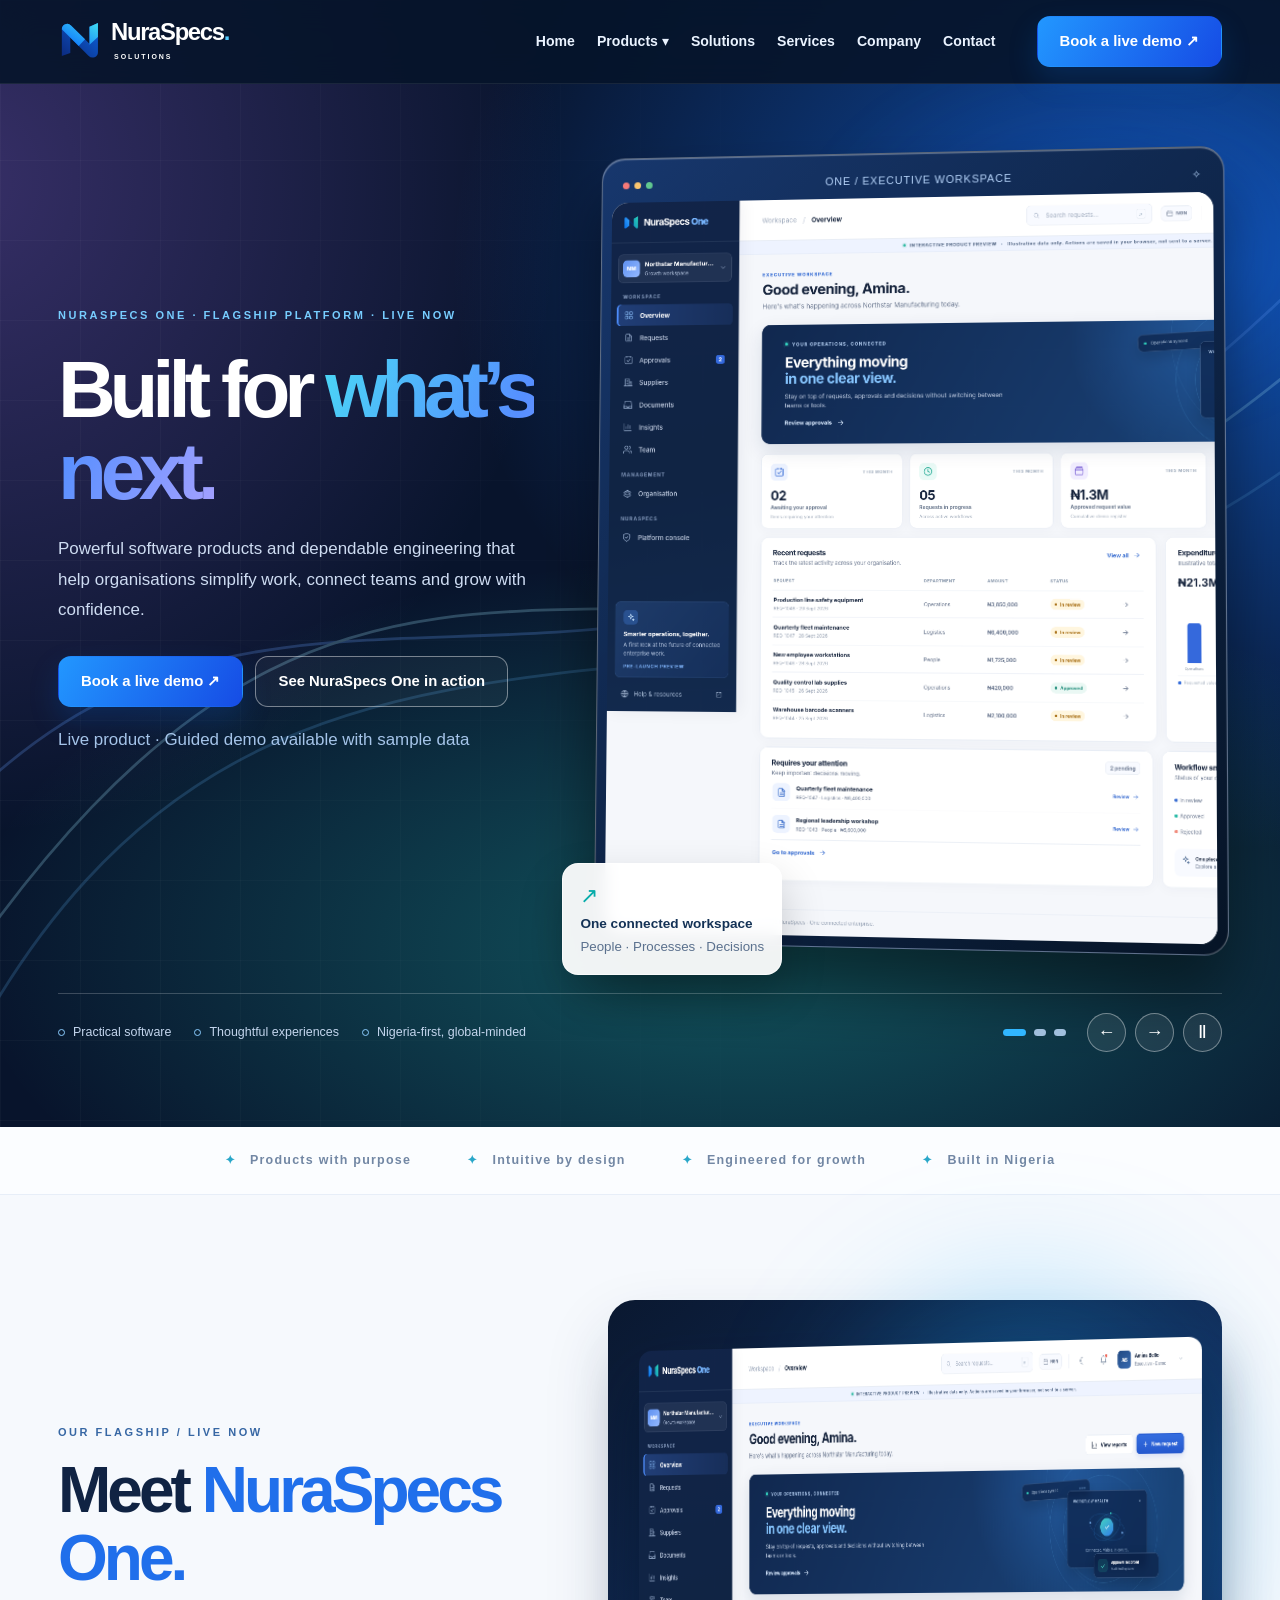
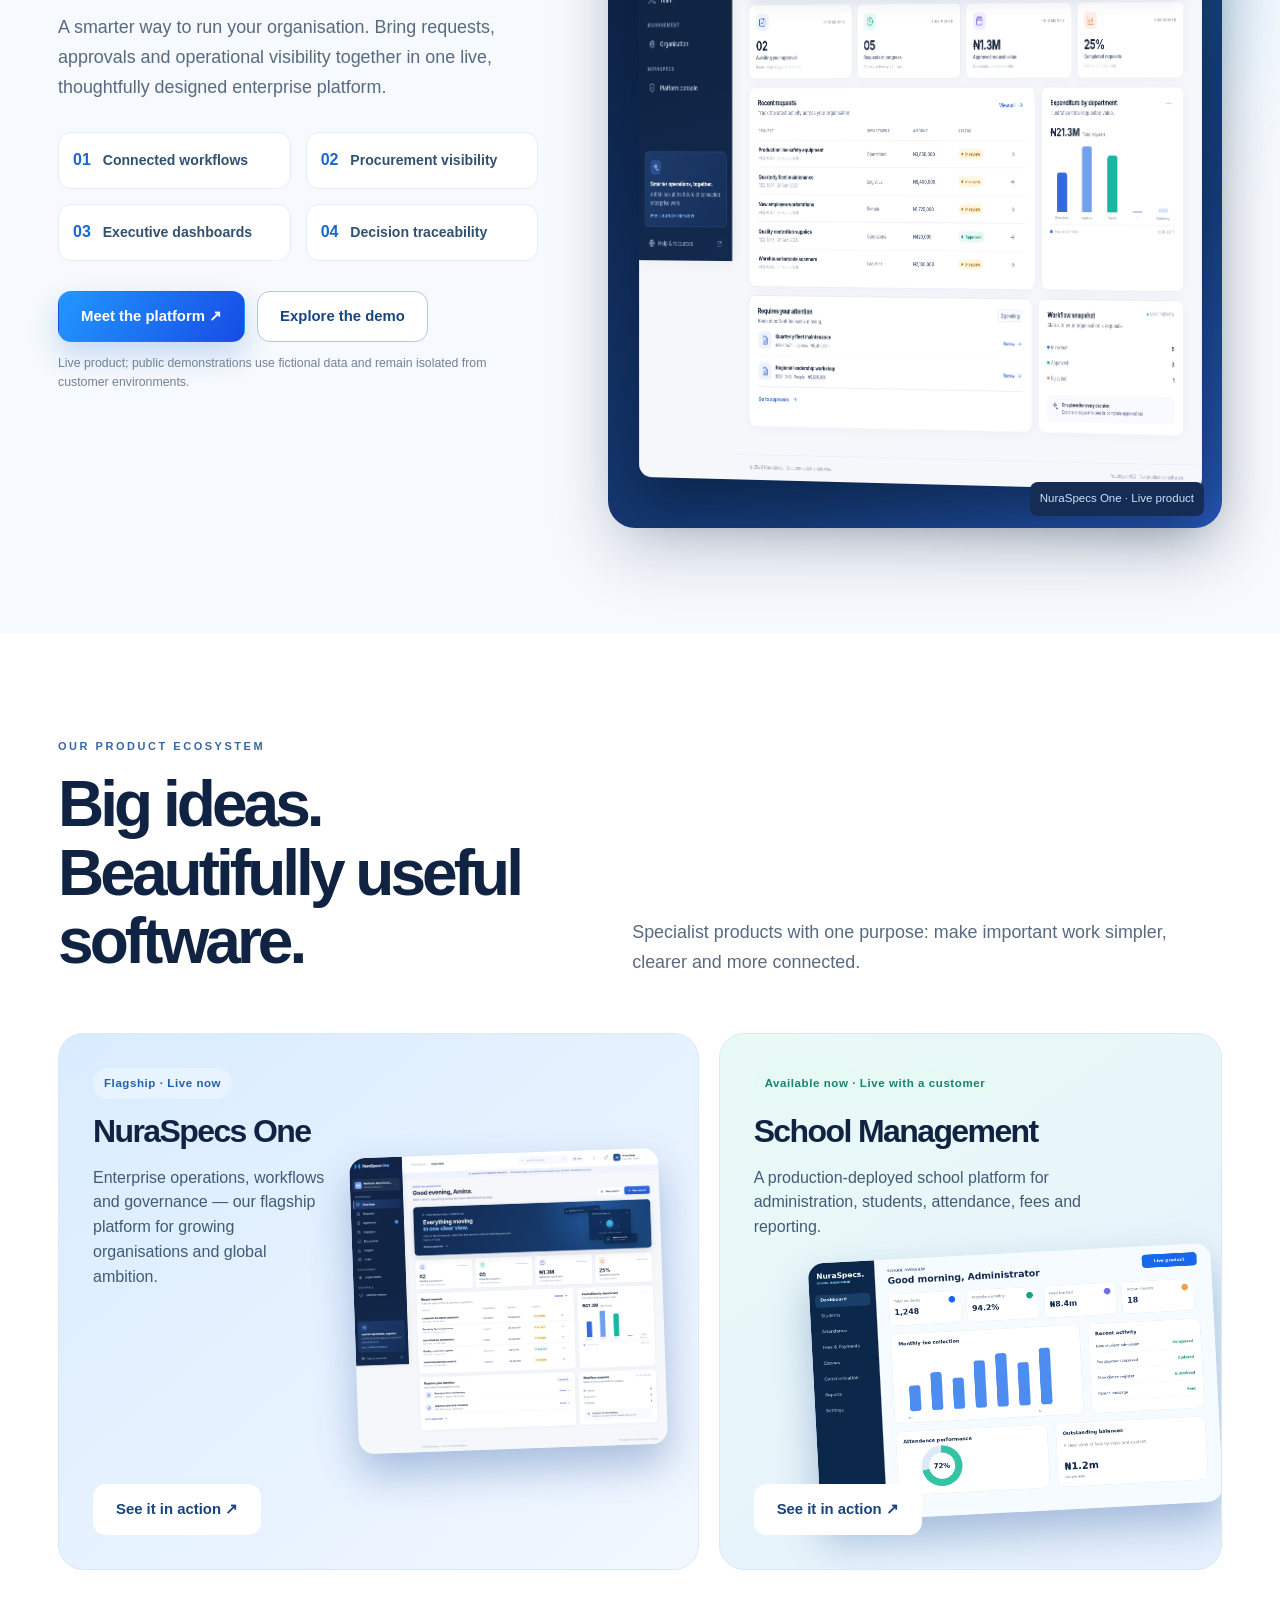
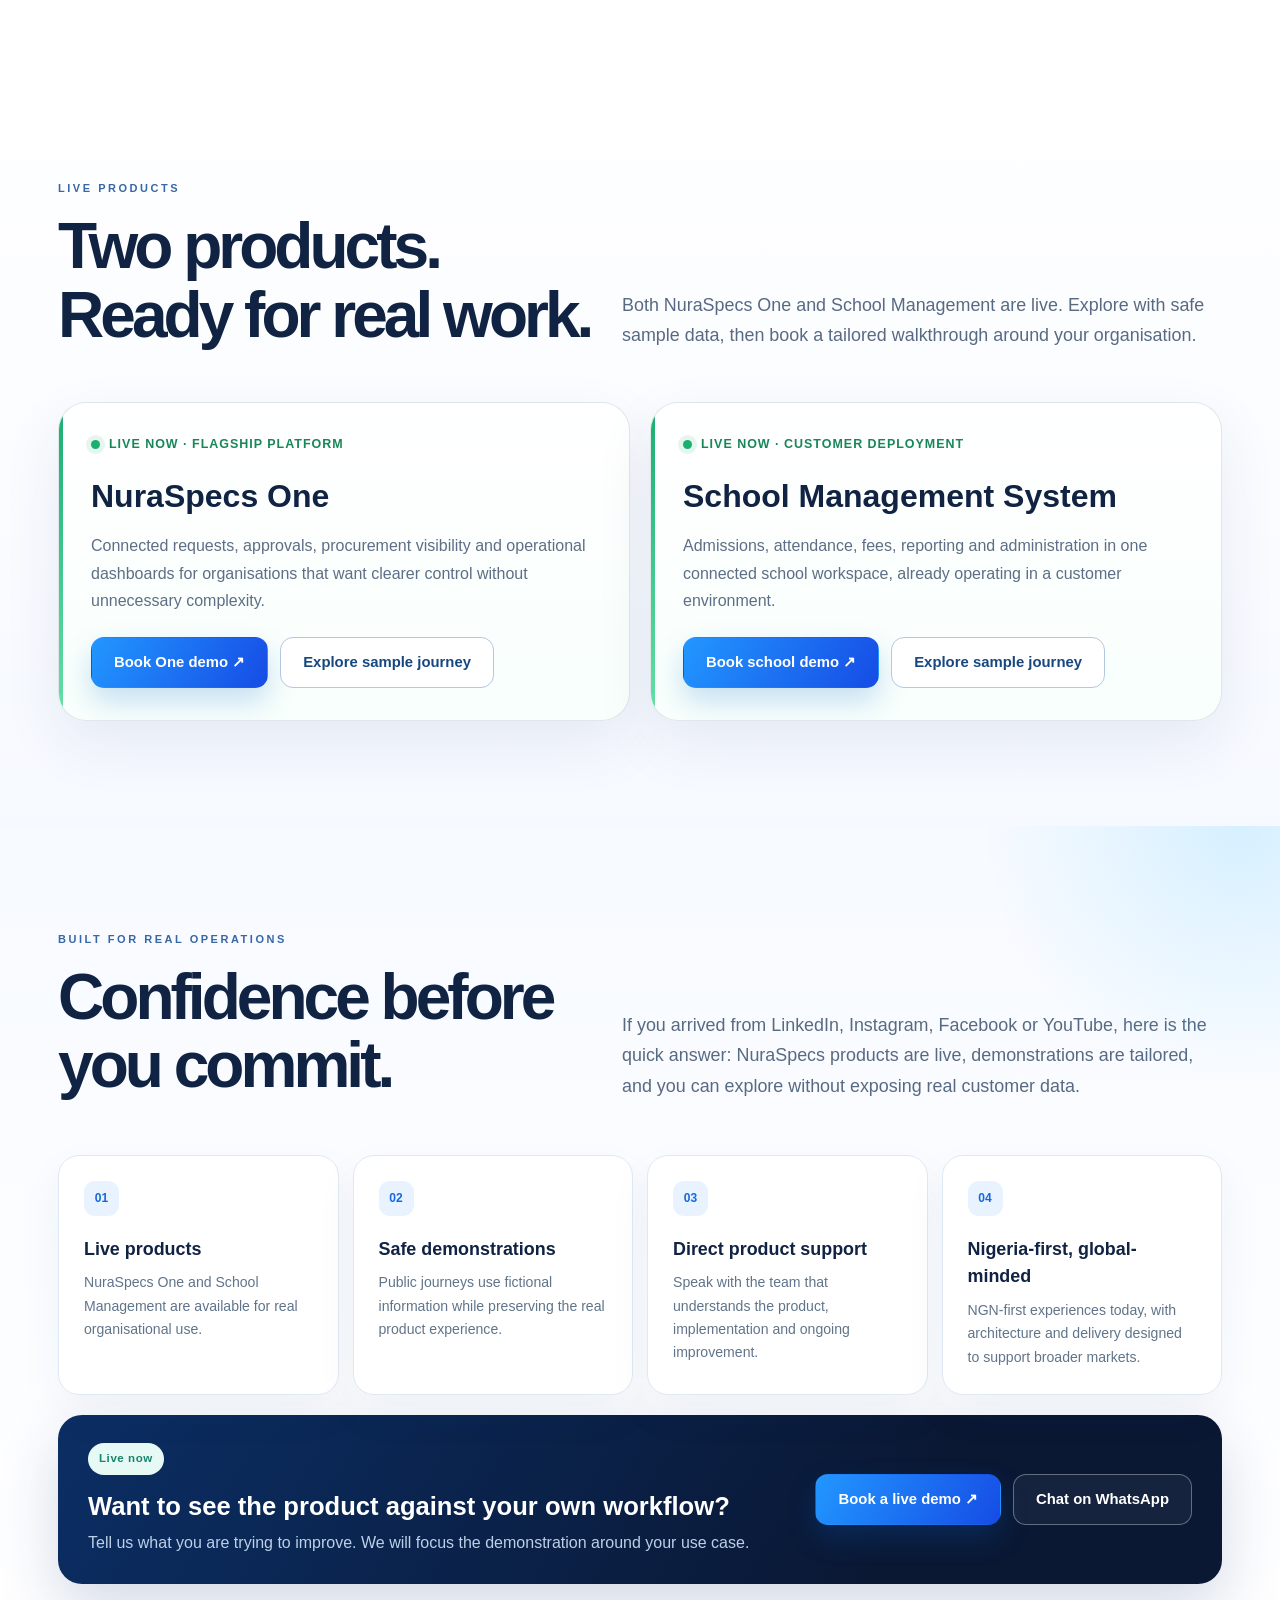
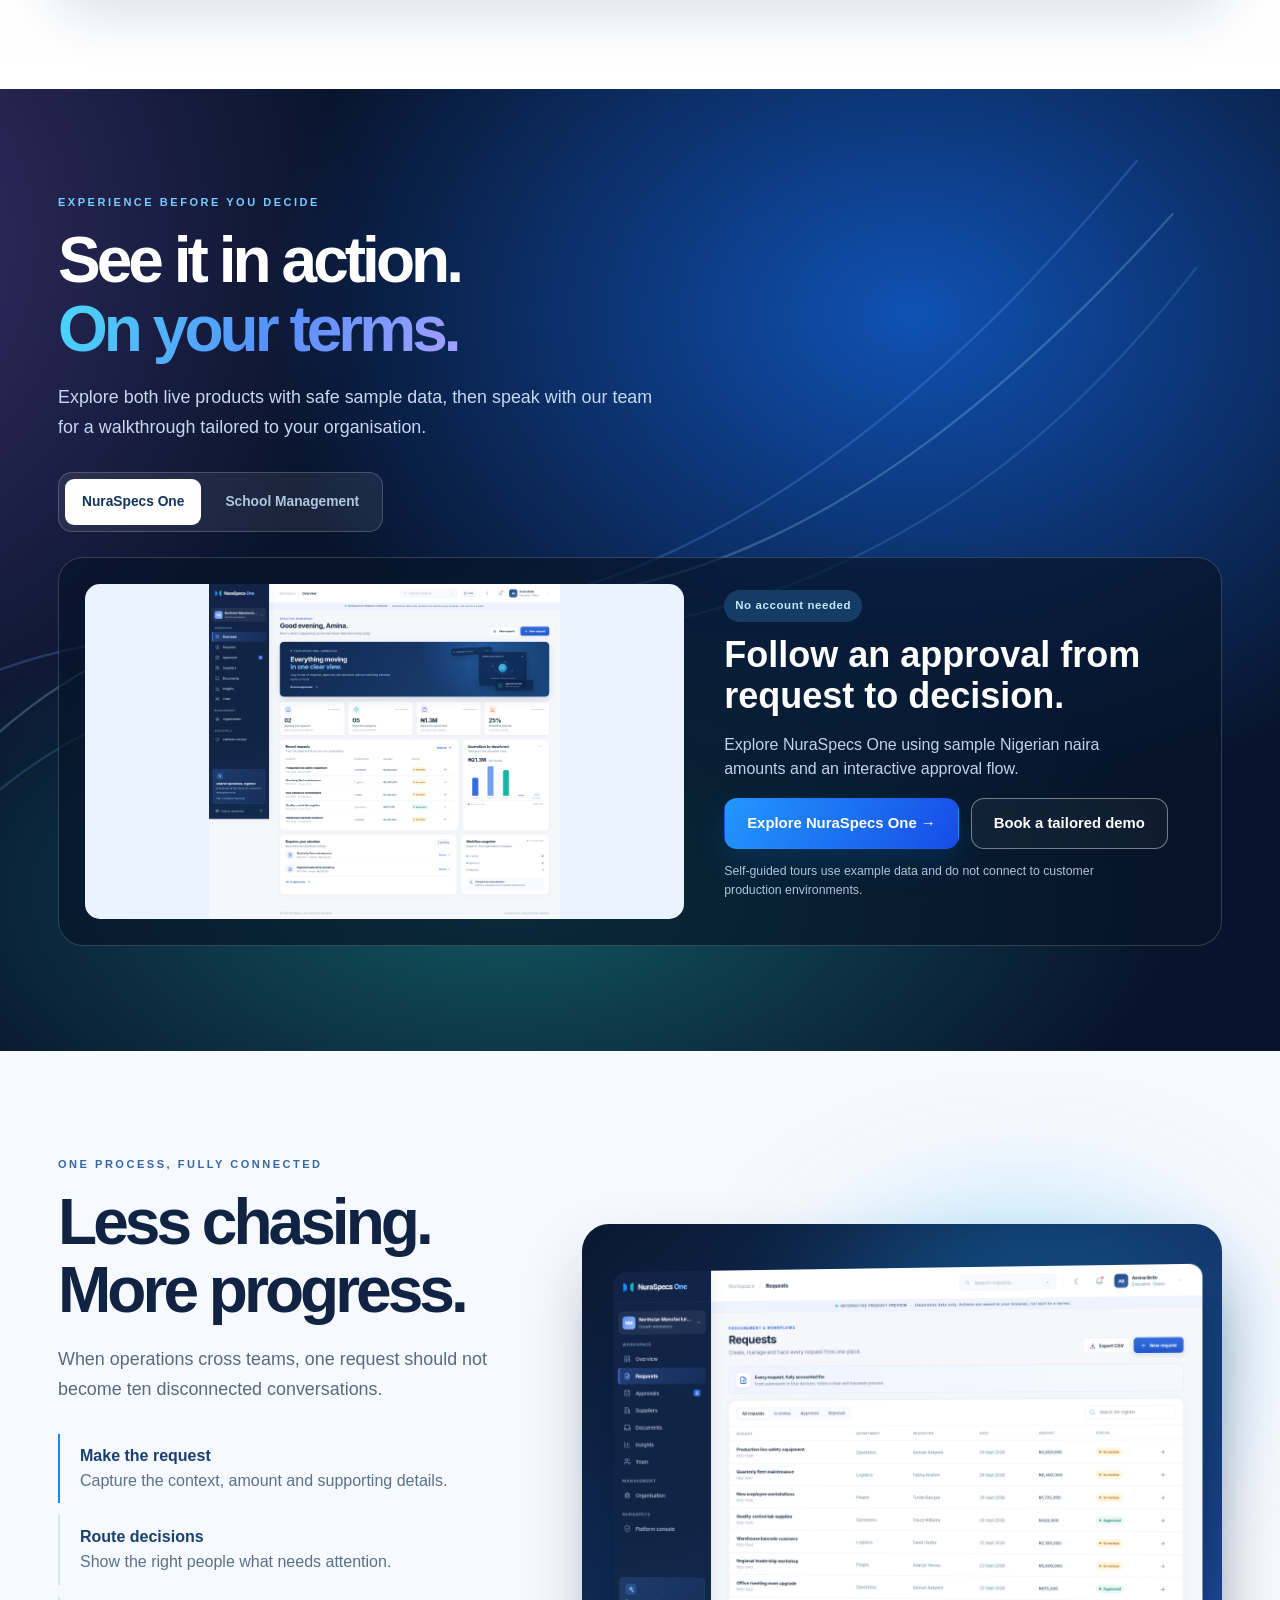
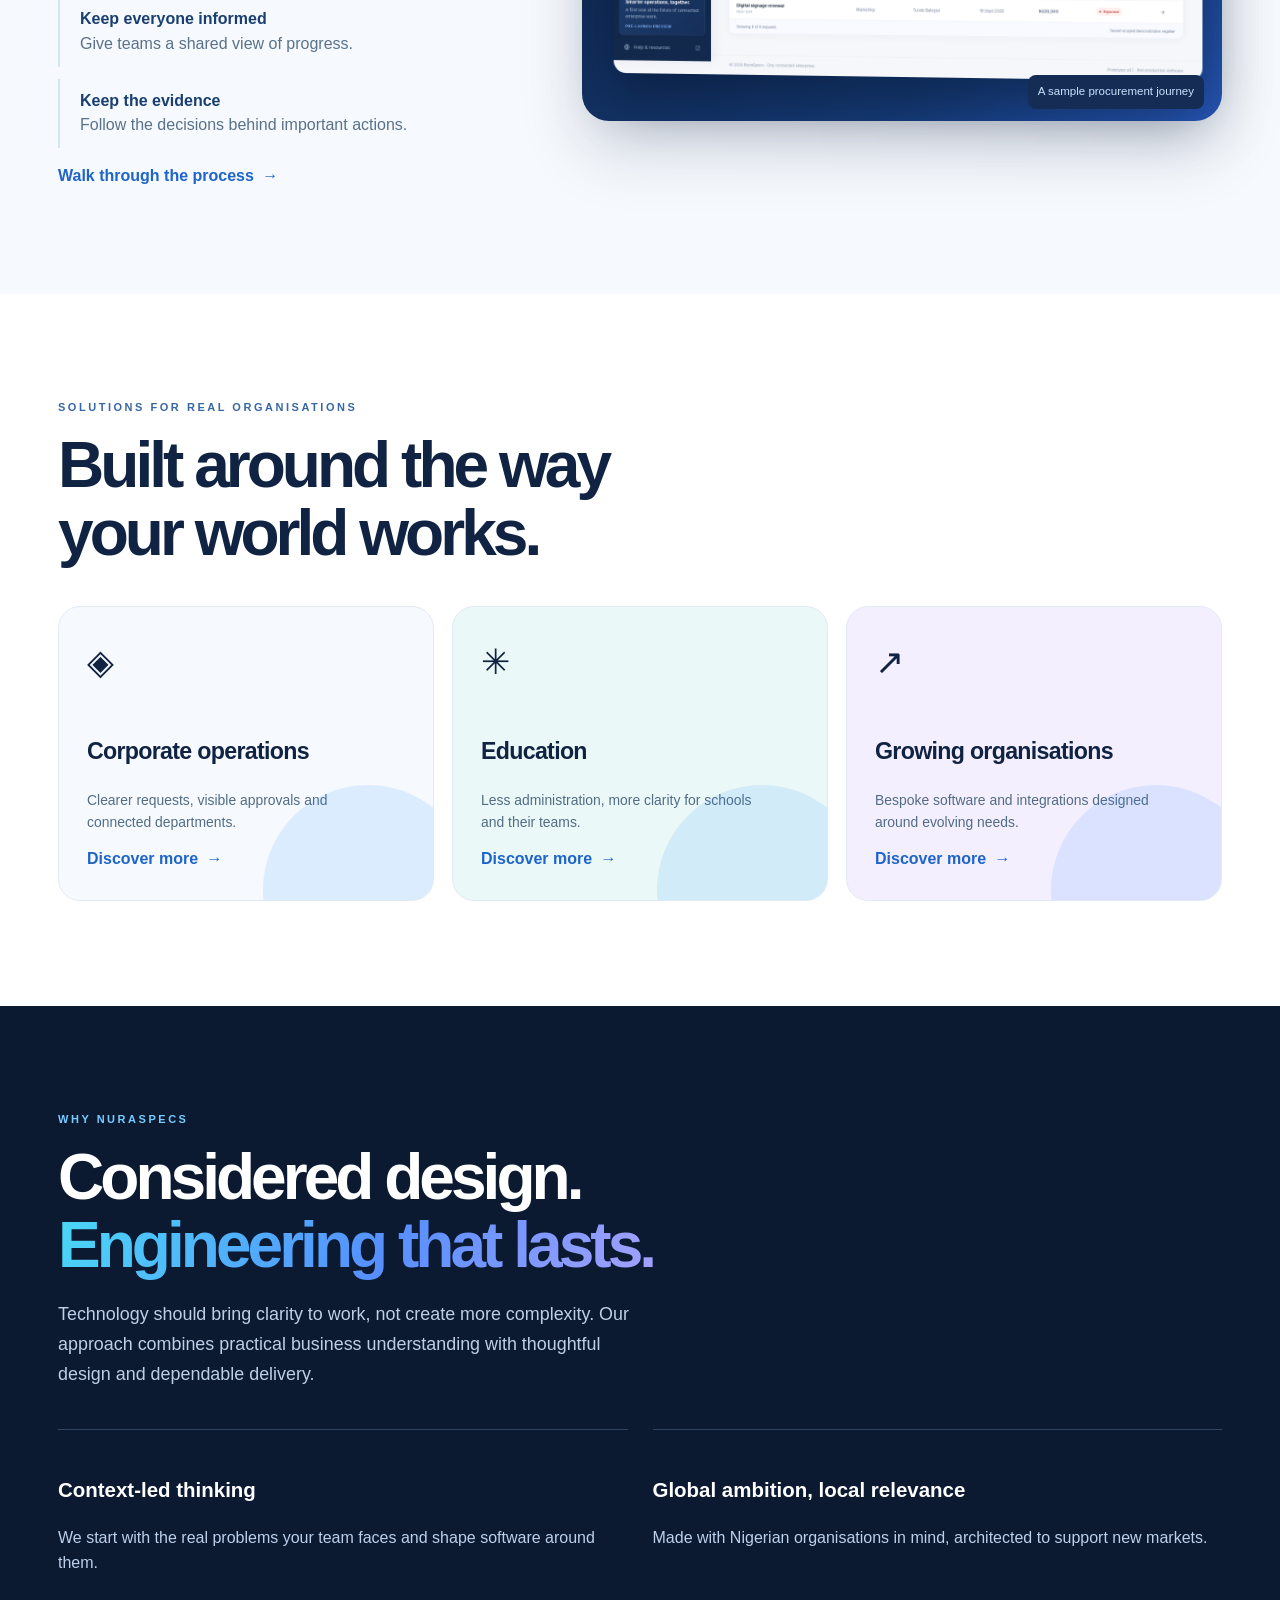
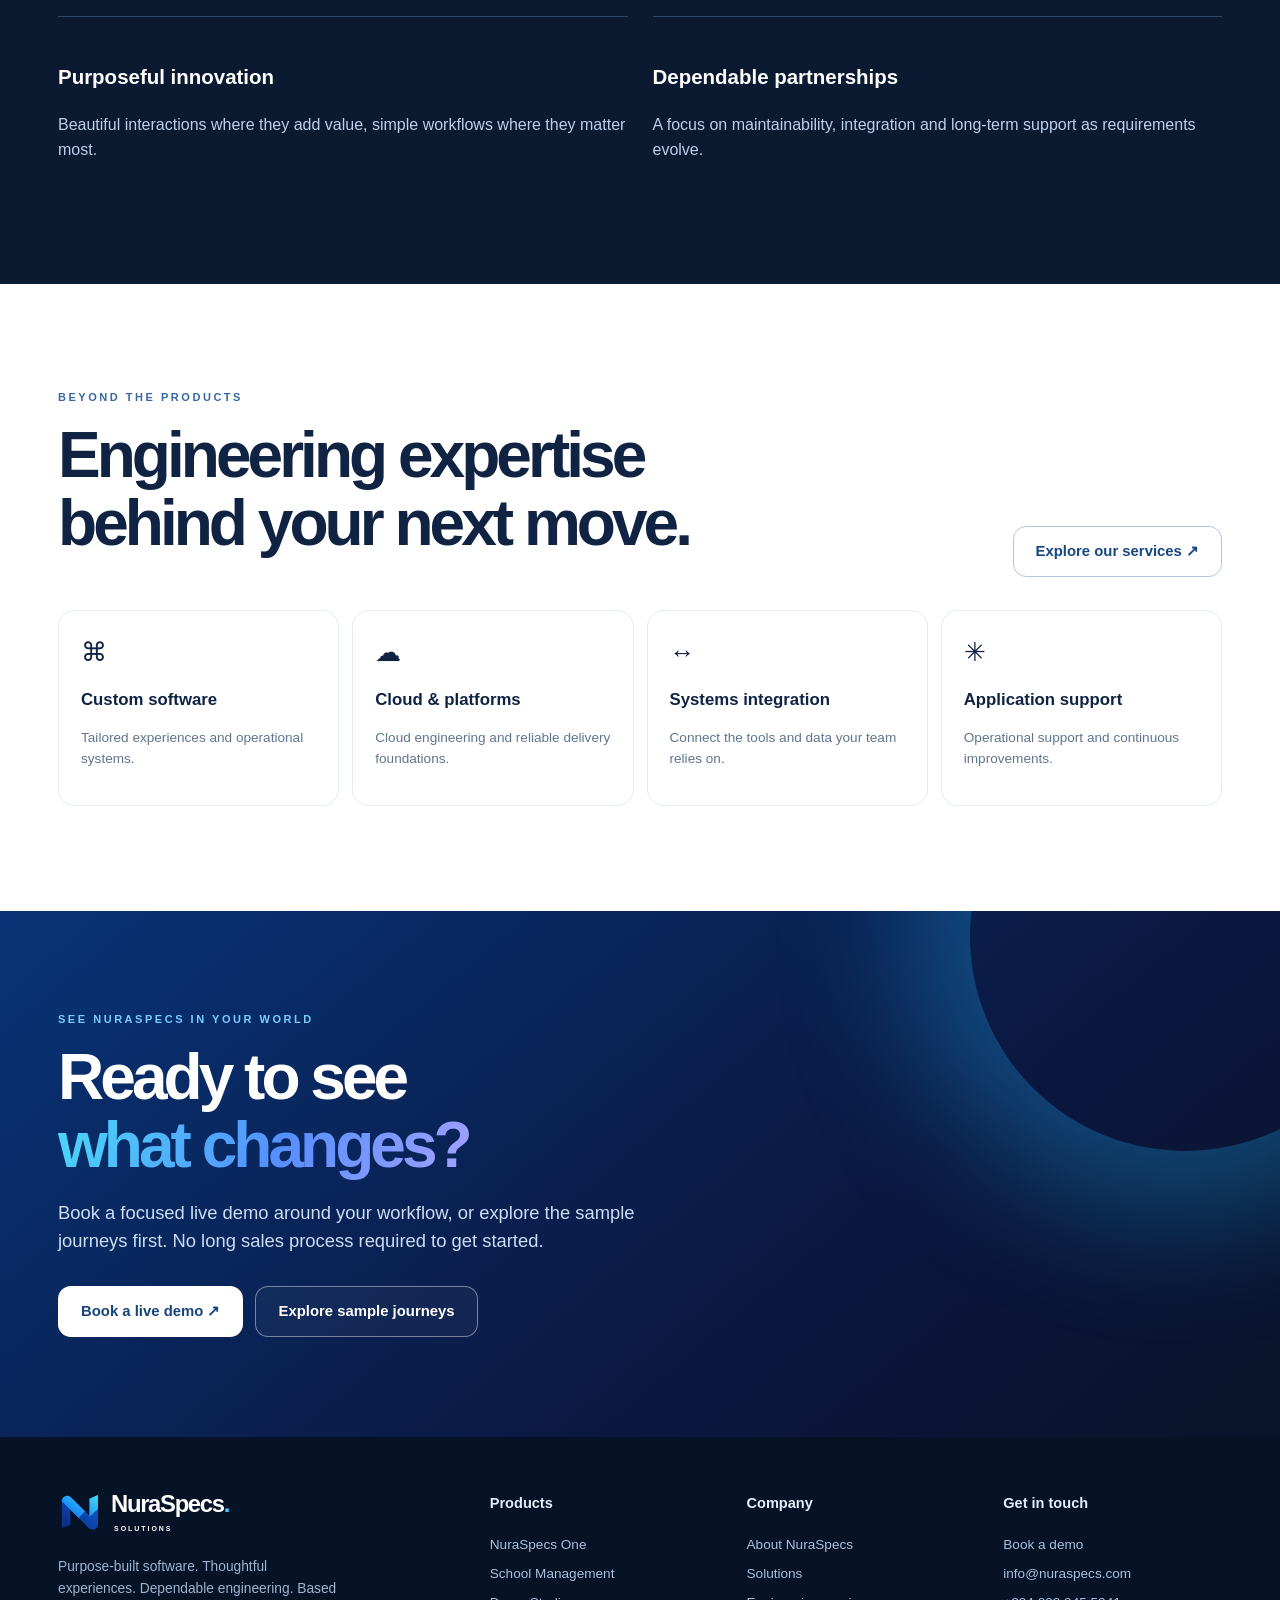
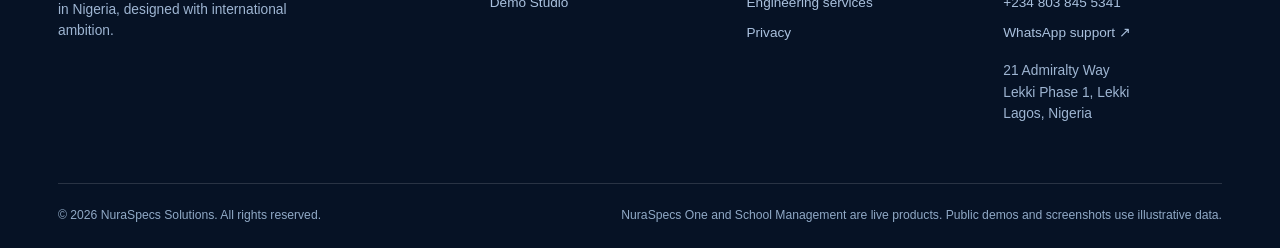
==== commit 29fcea6e: "Publish NuraSpecs Lagos office contact details" ====
--- a/index.html
+++ b/index.html
@@ -1,6 +1,6 @@
 <!DOCTYPE html>
 
-<html lang="en"><head><meta charset="utf-8"/><meta content="width=device-width,initial-scale=1" name="viewport"/><meta content="#08142c" name="theme-color"/><meta content="NuraSpecs builds live software products for modern organisations. Explore NuraSpecs One, our flagship enterprise operations platform, and our School Management System for connected school administration." name="description"/><meta content="website" property="og:type"/><meta content="NuraSpecs Solutions" property="og:site_name"/><meta content="NuraSpecs Solutions — Enterprise Software Built in Nigeria" property="og:title"/><meta content="NuraSpecs builds live software products for modern organisations. Explore NuraSpecs One, our flagship enterprise operations platform, and our School Management System for connected school administration." property="og:description"/><meta content="https://nuraspecs.com/assets/social-cover.png" property="og:image"/><meta content="summary_large_image" name="twitter:card"/><title>NuraSpecs Solutions — Enterprise Software Built in Nigeria</title><link href="assets/favicon.svg" rel="icon" type="image/svg+xml"/><link href="assets/styles.css?v=6.0.0" rel="stylesheet"/><meta content="index,follow,max-image-preview:large,max-snippet:-1,max-video-preview:-1" name="robots"/><meta content="https://nuraspecs.com/" property="og:url"/><meta content="NuraSpecs live software products — enterprise operations and school management" property="og:image:alt"/><meta content="NuraSpecs Solutions — Enterprise Software Built in Nigeria" name="twitter:title"/><meta content="NuraSpecs builds live software products for modern organisations. Explore NuraSpecs One, our flagship enterprise operations platform, and our School Management System for connected school administration." name="twitter:description"/><meta content="https://nuraspecs.com/assets/social-cover.png" name="twitter:image"/><link href="https://nuraspecs.com/" rel="canonical"/><link as="image" href="assets/one-dashboard.png" rel="preload"/><script type="application/ld+json">{"@context":"https://schema.org","@graph":[{"@type":"Organization","@id":"https://nuraspecs.com/#organization","name":"NuraSpecs Solutions","url":"https://nuraspecs.com/","logo":"https://nuraspecs.com/assets/logo.svg","email":"info@nuraspecs.com","areaServed":"Global","foundingLocation":{"@type":"Country","name":"Nigeria"},"sameAs":[]},{"@type":"WebSite","@id":"https://nuraspecs.com/#website","url":"https://nuraspecs.com/","name":"NuraSpecs Solutions","publisher":{"@id":"https://nuraspecs.com/#organization"}}]}</script></head><body><a class="skip" href="#main">Skip to main content</a><header class="topnav"><div class="container nav-inner"><a aria-label="NuraSpecs Solutions — homepage" class="brand" href="index.html"><img alt="" height="43" src="assets/logo.svg" width="43"/><span><strong>NuraSpecs<span style="color:#51cbff">.</span></strong><small>Solutions</small></span></a>
+<html lang="en"><head><meta charset="utf-8"/><meta content="width=device-width,initial-scale=1" name="viewport"/><meta content="#08142c" name="theme-color"/><meta content="NuraSpecs builds live software products for modern organisations. Explore NuraSpecs One, our flagship enterprise operations platform, and our School Management System for connected school administration." name="description"/><meta content="website" property="og:type"/><meta content="NuraSpecs Solutions" property="og:site_name"/><meta content="NuraSpecs Solutions — Enterprise Software Built in Nigeria" property="og:title"/><meta content="NuraSpecs builds live software products for modern organisations. Explore NuraSpecs One, our flagship enterprise operations platform, and our School Management System for connected school administration." property="og:description"/><meta content="https://nuraspecs.com/assets/social-cover.png" property="og:image"/><meta content="summary_large_image" name="twitter:card"/><title>NuraSpecs Solutions — Enterprise Software Built in Nigeria</title><link href="assets/favicon.svg" rel="icon" type="image/svg+xml"/><link href="assets/styles.css?v=6.0.0" rel="stylesheet"/><meta content="index,follow,max-image-preview:large,max-snippet:-1,max-video-preview:-1" name="robots"/><meta content="https://nuraspecs.com/" property="og:url"/><meta content="NuraSpecs live software products — enterprise operations and school management" property="og:image:alt"/><meta content="NuraSpecs Solutions — Enterprise Software Built in Nigeria" name="twitter:title"/><meta content="NuraSpecs builds live software products for modern organisations. Explore NuraSpecs One, our flagship enterprise operations platform, and our School Management System for connected school administration." name="twitter:description"/><meta content="https://nuraspecs.com/assets/social-cover.png" name="twitter:image"/><link href="https://nuraspecs.com/" rel="canonical"/><link as="image" href="assets/one-dashboard.png" rel="preload"/><script type="application/ld+json">{"@context":"https://schema.org","@graph":[{"@type":"Organization","@id":"https://nuraspecs.com/#organization","name":"NuraSpecs Solutions","url":"https://nuraspecs.com/","logo":"https://nuraspecs.com/assets/logo.svg","email":"info@nuraspecs.com","telephone":"+2348038455341","address":{"@type":"PostalAddress","streetAddress":"21 Admiralty Way, Lekki Phase 1","addressLocality":"Lekki","addressRegion":"Lagos","addressCountry":"NG"},"areaServed":"Global","foundingLocation":{"@type":"Country","name":"Nigeria"},"sameAs":[]},{"@type":"WebSite","@id":"https://nuraspecs.com/#website","url":"https://nuraspecs.com/","name":"NuraSpecs Solutions","publisher":{"@id":"https://nuraspecs.com/#organization"}}]}</script></head><body><a class="skip" href="#main">Skip to main content</a><header class="topnav"><div class="container nav-inner"><a aria-label="NuraSpecs Solutions — homepage" class="brand" href="index.html"><img alt="" height="43" src="assets/logo.svg" width="43"/><span><strong>NuraSpecs<span style="color:#51cbff">.</span></strong><small>Solutions</small></span></a>
 <nav aria-label="Main navigation" class="navlist"><a href="index.html">Home</a><div class="navdrop"><button aria-haspopup="true" aria-label="Products submenu" type="button">Products ▾</button><div class="drop-panel"><a href="products/nuraspecs-one.html">NuraSpecs One<small>Flagship · Live now</small></a><a href="products/school-management.html">School Management<small>Available now · Live product</small></a><a href="demo.html">Demo Studio<small>Explore each product</small></a></div></div><a href="solutions.html">Solutions</a><a href="services.html">Services</a><a href="about.html">Company</a><a href="contact.html">Contact</a></nav><a class="btn btn-primary nav-demo" href="contact.html">Book a live demo ↗</a><button aria-controls="mobile-menu" aria-expanded="false" aria-label="Open navigation menu" class="menu-toggle" id="menu-toggle" type="button">☰</button>
 </div></header><nav aria-hidden="true" aria-label="Mobile navigation" class="nav-overlay" id="mobile-menu"><a href="index.html">Home</a><a href="products/nuraspecs-one.html">NuraSpecs One <small>Flagship · Live now</small></a><a href="products/school-management.html">School Management</a><a href="demo.html">Demo Studio</a><a href="solutions.html">Solutions</a><a href="services.html">Services</a><a href="about.html">Company</a><a href="contact.html">Contact</a><a class="btn btn-primary" href="contact.html">Book a live demo ↗</a></nav><main id="main"><section aria-label="Product stories" class="hero" id="hero-carousel"><div class="container">
 <div class="hero-slide active" data-hero-slide=""><div class="hero-content"><div class="hero-copy"><div class="eyebrow light">NuraSpecs One · Flagship platform · Live now</div><h1>Built for <span class="gradient-text">what’s next.</span></h1><p>Powerful software products and dependable engineering that help organisations simplify work, connect teams and grow with confidence.</p><div class="actions"><a class="btn btn-primary" href="contact.html?product=one">Book a live demo ↗</a><a class="btn btn-ghost" href="demo.html?product=one">See NuraSpecs One in action</a></div><p class="fine" style="color:#a5c4e9;margin-top:18px">Live product · Guided demo available with sample data</p></div><div class="hero-media"><div class="hero-media-frame"><div class="hero-frame-bar"><div class="frame-dots"><i></i><i></i><i></i></div><span>ONE / EXECUTIVE WORKSPACE</span><span>✧</span></div><img alt="NuraSpecs One real product interface showing sample procurement in naira" fetchpriority="high" height="740" src="assets/one-dashboard.png" width="1110"/></div><div class="float-card"><span class="float-icon">↗</span><b>One connected workspace</b><small>People · Processes · Decisions</small></div></div></div></div>
@@ -15,4 +15,4 @@
 <section class="section feature-story"><div class="container story-grid"><div class="reveal"><div class="eyebrow">One process, fully connected</div><h2>Less chasing.<br/>More progress.</h2><p class="lead">When operations cross teams, one request should not become ten disconnected conversations.</p><ol class="steps-list" style="padding:0"><li class="active"><strong>Make the request</strong>Capture the context, amount and supporting details.</li><li><strong>Route decisions</strong>Show the right people what needs attention.</li><li><strong>Keep everyone informed</strong>Give teams a shared view of progress.</li><li><strong>Keep the evidence</strong>Follow the decisions behind important actions.</li></ol><a class="btn-link" href="demo.html?product=one">Walk through the process</a></div><div class="stage-panel reveal"><img alt="NuraSpecs One procurement requests frontend preview" loading="lazy" src="assets/one-requests.png"/><span class="stage-label">A sample procurement journey</span></div></div></section>
 <section class="section" id="solutions"><div class="container"><div class="eyebrow">Solutions for real organisations</div><h2>Built around the way<br/>your world works.</h2><div class="solutions-grid"><a class="solution reveal" href="solutions.html#enterprise"><span class="big-icon">◈</span><h3>Corporate operations</h3><p>Clearer requests, visible approvals and connected departments.</p><span class="btn-link">Discover more</span></a><a class="solution reveal" href="solutions.html#education"><span class="big-icon">✳</span><h3>Education</h3><p>Less administration, more clarity for schools and their teams.</p><span class="btn-link">Discover more</span></a><a class="solution reveal" href="solutions.html#bespoke"><span class="big-icon">↗</span><h3>Growing organisations</h3><p>Bespoke software and integrations designed around evolving needs.</p><span class="btn-link">Discover more</span></a></div></div></section>
 <section class="section editorial"><div class="container"><div class="eyebrow light">Why NuraSpecs</div><h2>Considered design.<br/><span class="gradient-text">Engineering that lasts.</span></h2><p class="lead">Technology should bring clarity to work, not create more complexity. Our approach combines practical business understanding with thoughtful design and dependable delivery.</p><div class="editorial-grid"><div class="editorial-block"><h3>Context-led thinking</h3><p>We start with the real problems your team faces and shape software around them.</p></div><div class="editorial-block"><h3>Global ambition, local relevance</h3><p>Made with Nigerian organisations in mind, architected to support new markets.</p></div><div class="editorial-block"><h3>Purposeful innovation</h3><p>Beautiful interactions where they add value, simple workflows where they matter most.</p></div><div class="editorial-block"><h3>Dependable partnerships</h3><p>A focus on maintainability, integration and long-term support as requirements evolve.</p></div></div></div></section>
-<section class="section" id="services"><div class="container"><div class="section-top"><div><div class="eyebrow">Beyond the products</div><h2>Engineering expertise<br/>behind your next move.</h2></div><a class="btn btn-outline" href="services.html">Explore our services ↗</a></div><div class="service-grid"><div class="service"><span style="font-size:1.6rem">⌘</span><b>Custom software</b><p>Tailored experiences and operational systems.</p></div><div class="service"><span style="font-size:1.6rem">☁</span><b>Cloud &amp; platforms</b><p>Cloud engineering and reliable delivery foundations.</p></div><div class="service"><span style="font-size:1.6rem">↔</span><b>Systems integration</b><p>Connect the tools and data your team relies on.</p></div><div class="service"><span style="font-size:1.6rem">✳</span><b>Application support</b><p>Operational support and continuous improvements.</p></div></div></div></section><section class="closing"><div class="container"><div class="eyebrow light">See NuraSpecs in your world</div><h2>Ready to see<br/><span class="gradient-text">what changes?</span></h2><p>Book a focused live demo around your workflow, or explore the sample journeys first. No long sales process required to get started.</p><div class="actions"><a class="btn btn-white" href="contact.html">Book a live demo ↗</a><a class="btn btn-ghost" href="demo.html">Explore sample journeys</a></div></div></section></main><footer class="footer"><div class="container"><div class="footergrid"><div class="footcompany"><a aria-label="NuraSpecs Solutions — homepage" class="brand" href="index.html"><img alt="" height="43" src="assets/logo.svg" width="43"/><span><strong>NuraSpecs<span style="color:#51cbff">.</span></strong><small>Solutions</small></span></a><p>Purpose-built software. Thoughtful experiences. Dependable engineering. Based in Nigeria, designed with international ambition.</p></div><div><h4>Products</h4><a href="products/nuraspecs-one.html">NuraSpecs One</a><a href="products/school-management.html">School Management</a><a href="demo.html">Demo Studio</a></div><div><h4>Company</h4><a href="about.html">About NuraSpecs</a><a href="solutions.html">Solutions</a><a href="services.html">Engineering services</a><a href="privacy.html">Privacy</a></div><div><h4>Get in touch</h4><a href="contact.html">Book a demo</a><a href="mailto:info@nuraspecs.com">info@nuraspecs.com</a><a href="https://wa.me/2348038455341" rel="noopener noreferrer" target="_blank">WhatsApp support ↗</a><p>Nigeria</p></div></div><div class="footbase"><span>© 2026 NuraSpecs Solutions. All rights reserved.</span><span>NuraSpecs One and School Management are live products. Public demos and screenshots use illustrative data.</span></div></div></footer><button aria-label="Back to top" class="backtop" id="back-to-top">↑</button><script defer="" src="assets/app.js"></script></body></html>+<section class="section" id="services"><div class="container"><div class="section-top"><div><div class="eyebrow">Beyond the products</div><h2>Engineering expertise<br/>behind your next move.</h2></div><a class="btn btn-outline" href="services.html">Explore our services ↗</a></div><div class="service-grid"><div class="service"><span style="font-size:1.6rem">⌘</span><b>Custom software</b><p>Tailored experiences and operational systems.</p></div><div class="service"><span style="font-size:1.6rem">☁</span><b>Cloud &amp; platforms</b><p>Cloud engineering and reliable delivery foundations.</p></div><div class="service"><span style="font-size:1.6rem">↔</span><b>Systems integration</b><p>Connect the tools and data your team relies on.</p></div><div class="service"><span style="font-size:1.6rem">✳</span><b>Application support</b><p>Operational support and continuous improvements.</p></div></div></div></section><section class="closing"><div class="container"><div class="eyebrow light">See NuraSpecs in your world</div><h2>Ready to see<br/><span class="gradient-text">what changes?</span></h2><p>Book a focused live demo around your workflow, or explore the sample journeys first. No long sales process required to get started.</p><div class="actions"><a class="btn btn-white" href="contact.html">Book a live demo ↗</a><a class="btn btn-ghost" href="demo.html">Explore sample journeys</a></div></div></section></main><footer class="footer"><div class="container"><div class="footergrid"><div class="footcompany"><a aria-label="NuraSpecs Solutions — homepage" class="brand" href="index.html"><img alt="" height="43" src="assets/logo.svg" width="43"/><span><strong>NuraSpecs<span style="color:#51cbff">.</span></strong><small>Solutions</small></span></a><p>Purpose-built software. Thoughtful experiences. Dependable engineering. Based in Nigeria, designed with international ambition.</p></div><div><h4>Products</h4><a href="products/nuraspecs-one.html">NuraSpecs One</a><a href="products/school-management.html">School Management</a><a href="demo.html">Demo Studio</a></div><div><h4>Company</h4><a href="about.html">About NuraSpecs</a><a href="solutions.html">Solutions</a><a href="services.html">Engineering services</a><a href="privacy.html">Privacy</a></div><div><h4>Get in touch</h4><a href="contact.html">Book a demo</a><a href="mailto:info@nuraspecs.com">info@nuraspecs.com</a><a href="tel:+2348038455341">+234 803 845 5341</a><a href="https://wa.me/2348038455341" rel="noopener noreferrer" target="_blank">WhatsApp support ↗</a><p>21 Admiralty Way<br/>Lekki Phase 1, Lekki<br/>Lagos, Nigeria</p></div></div><div class="footbase"><span>© 2026 NuraSpecs Solutions. All rights reserved.</span><span>NuraSpecs One and School Management are live products. Public demos and screenshots use illustrative data.</span></div></div></footer><button aria-label="Back to top" class="backtop" id="back-to-top">↑</button><script defer="" src="assets/app.js"></script></body></html>
